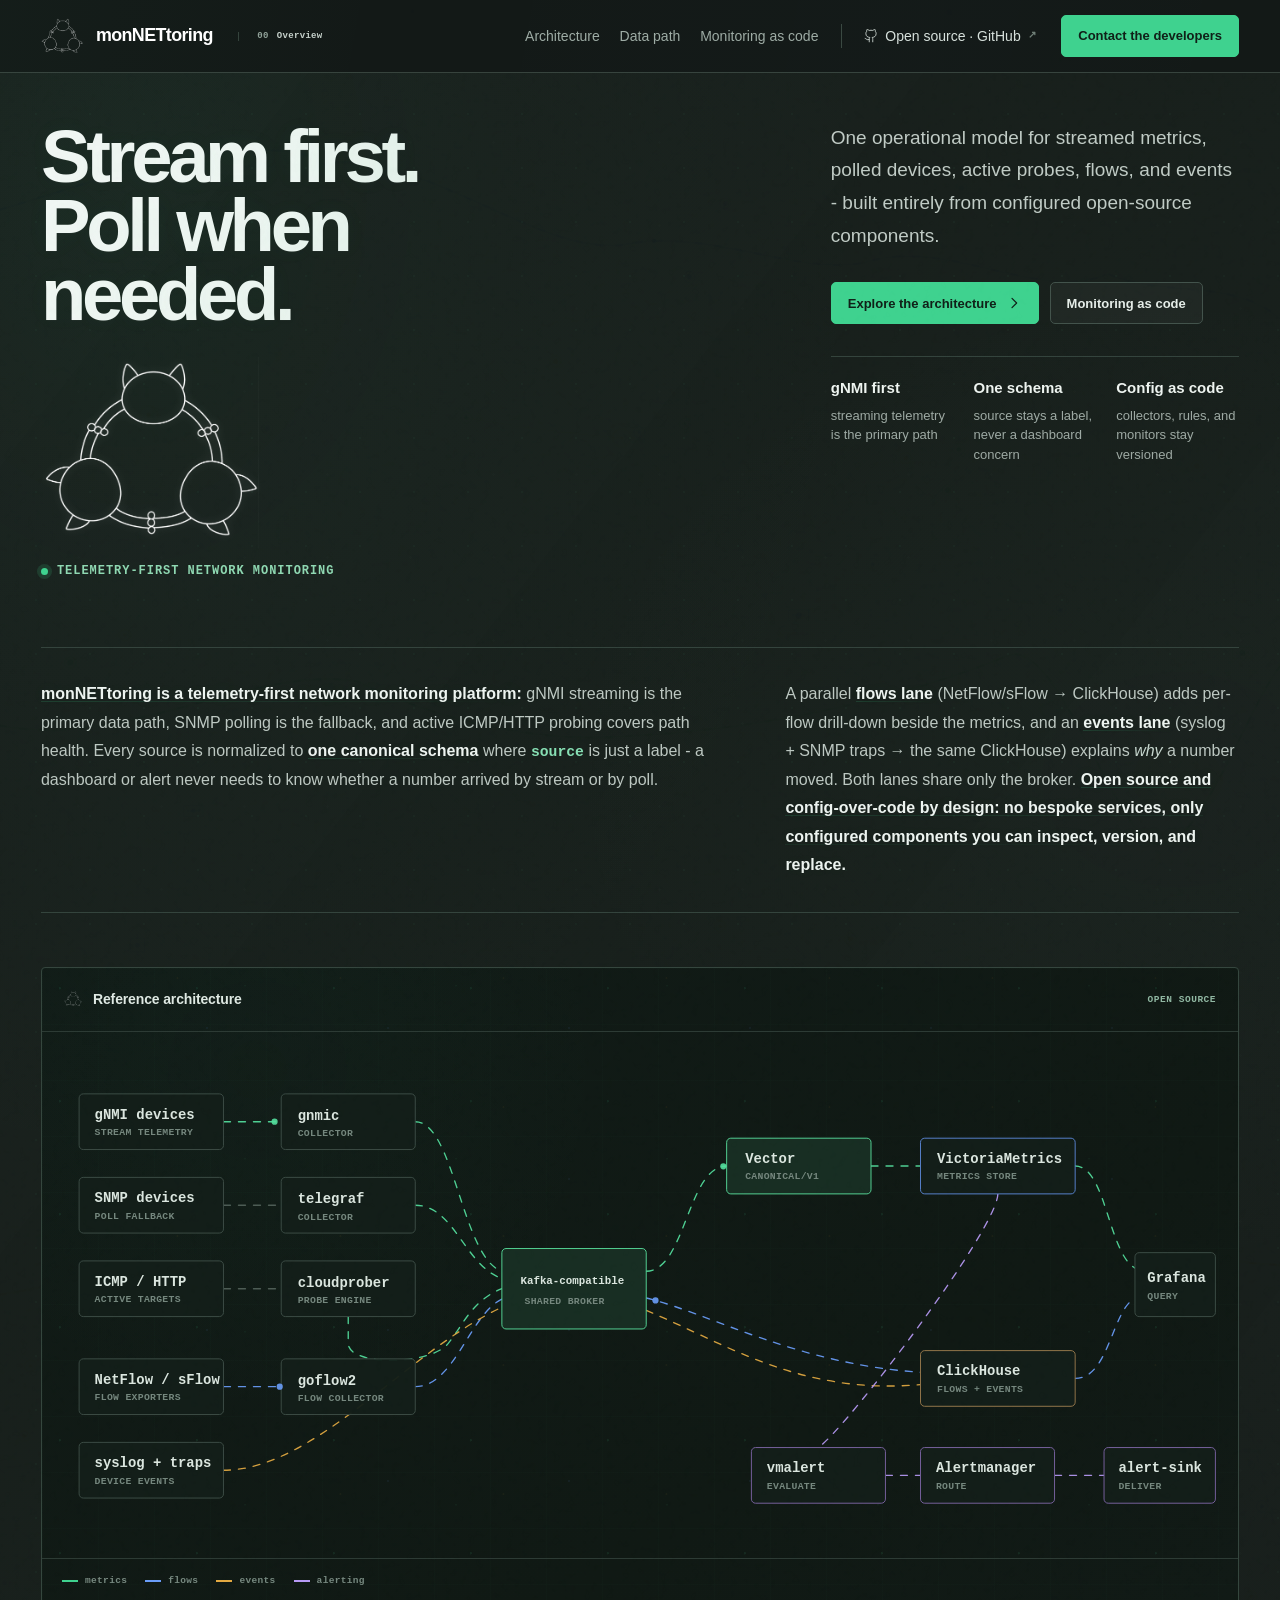
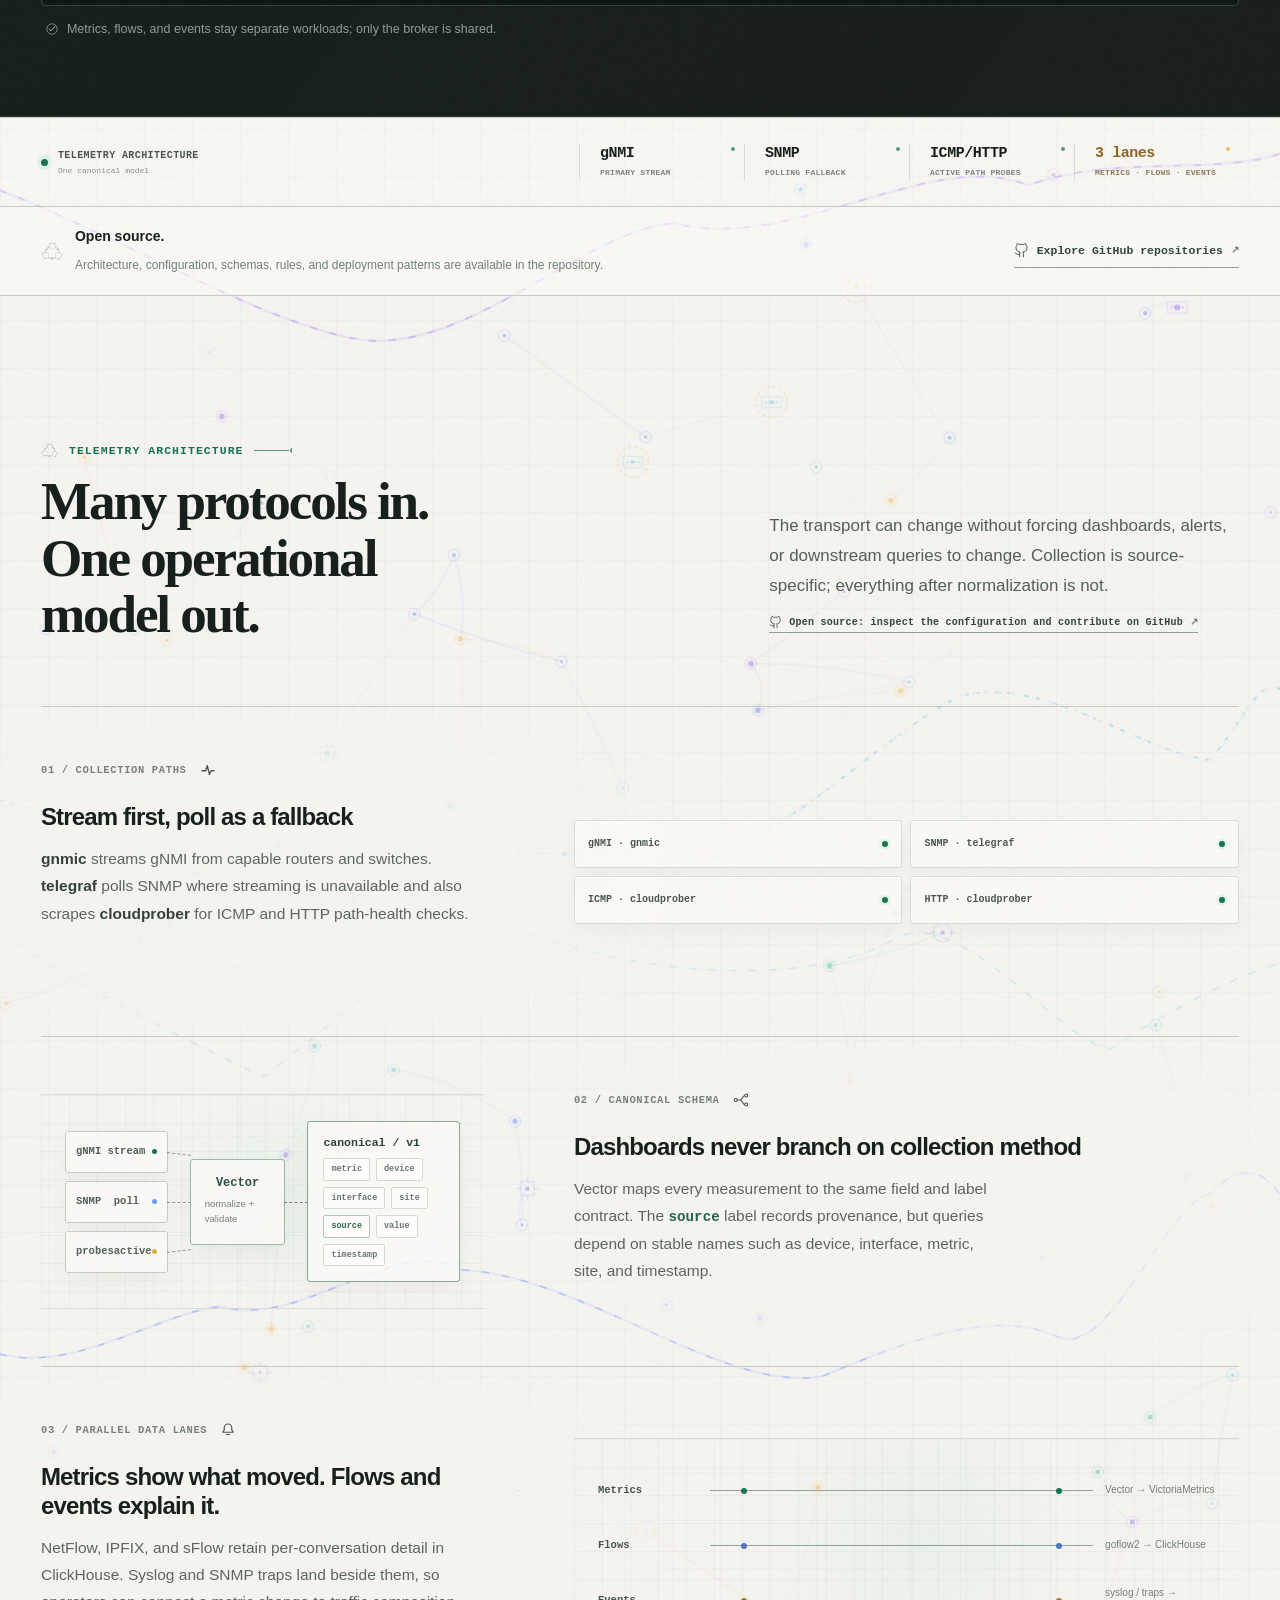
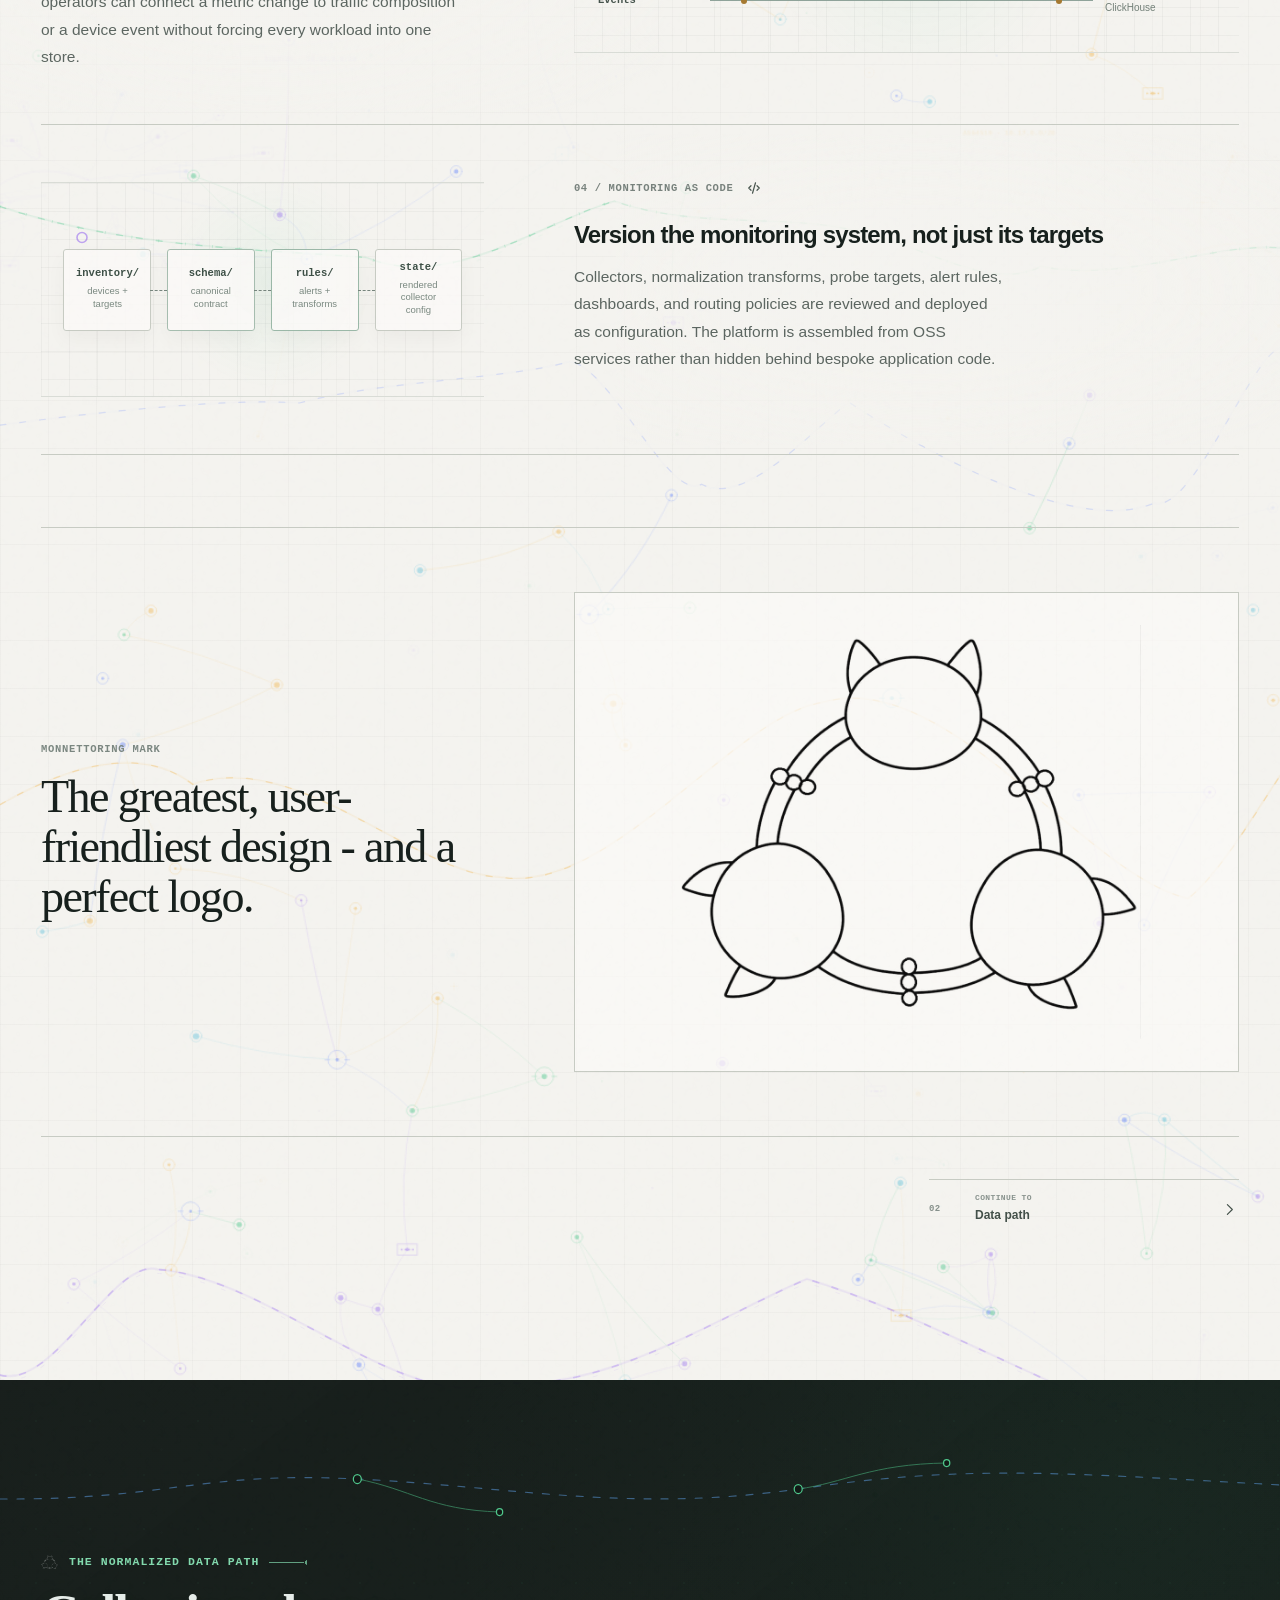
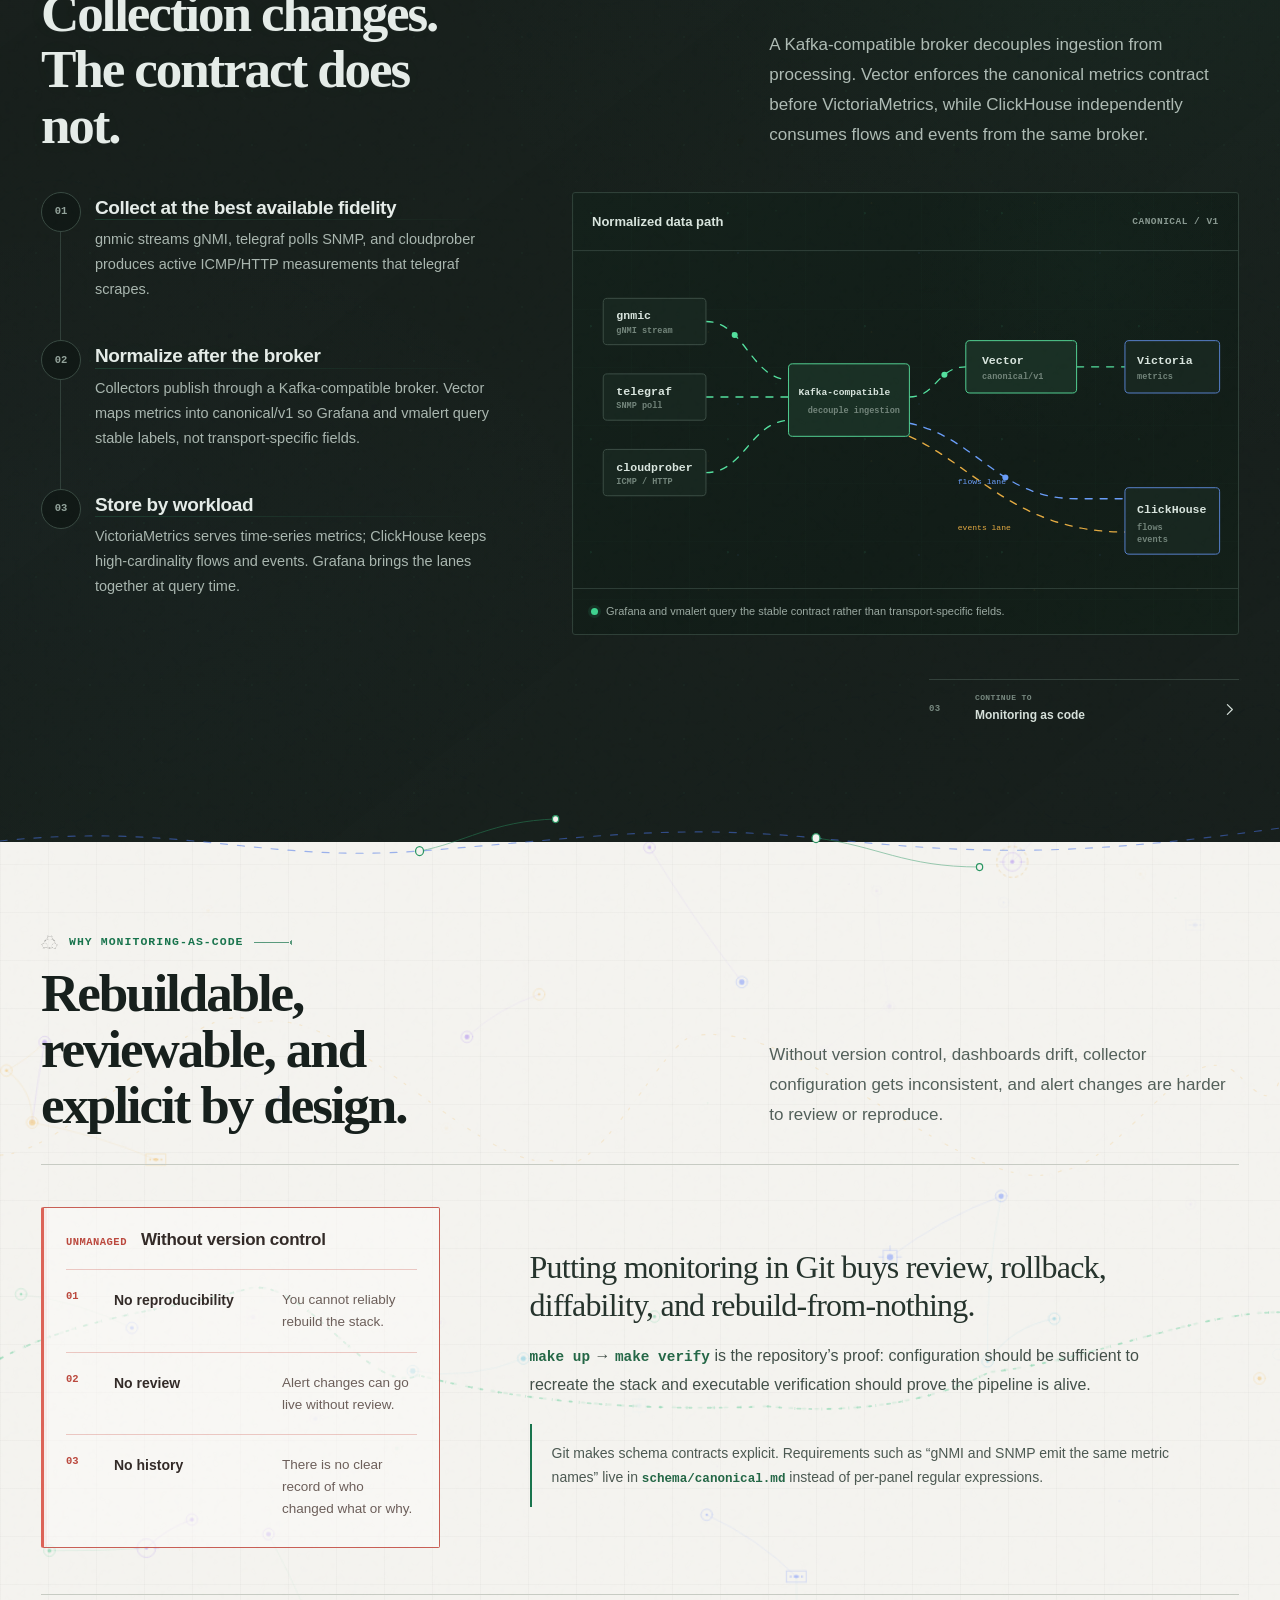
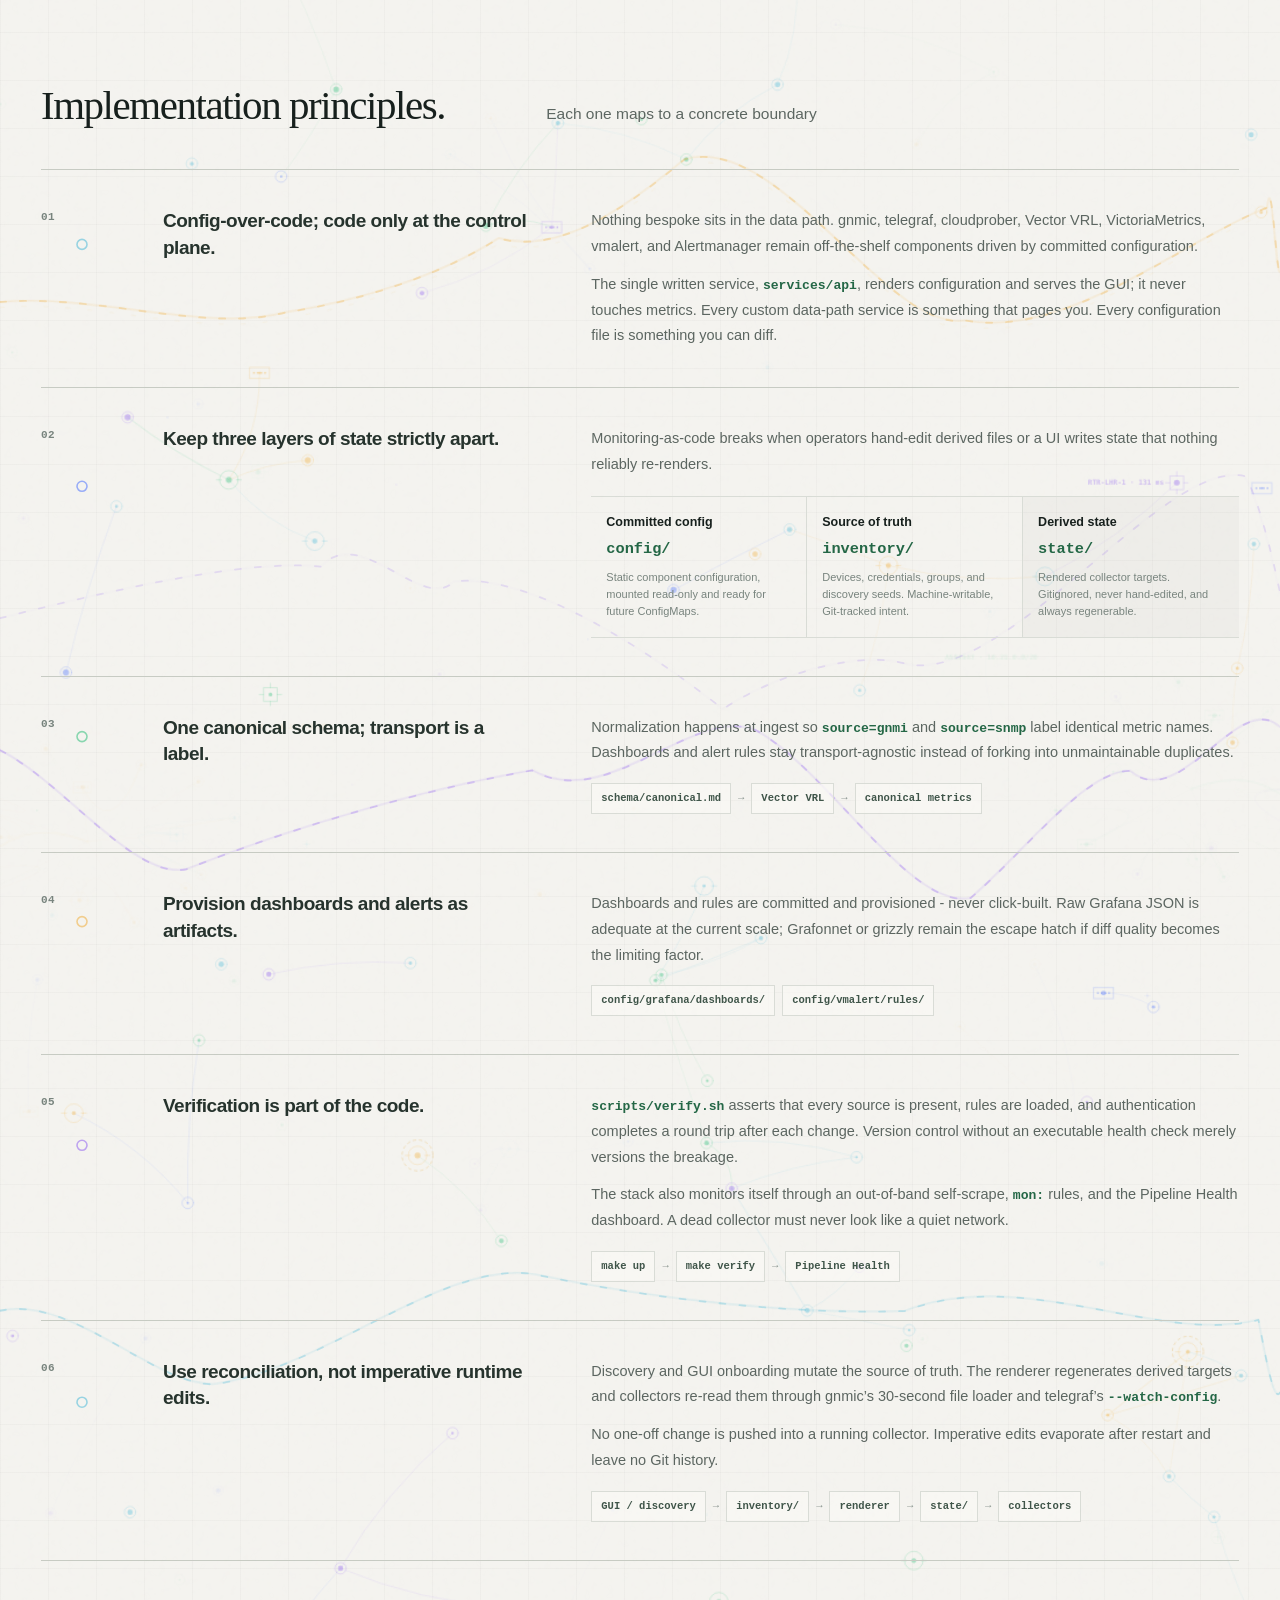
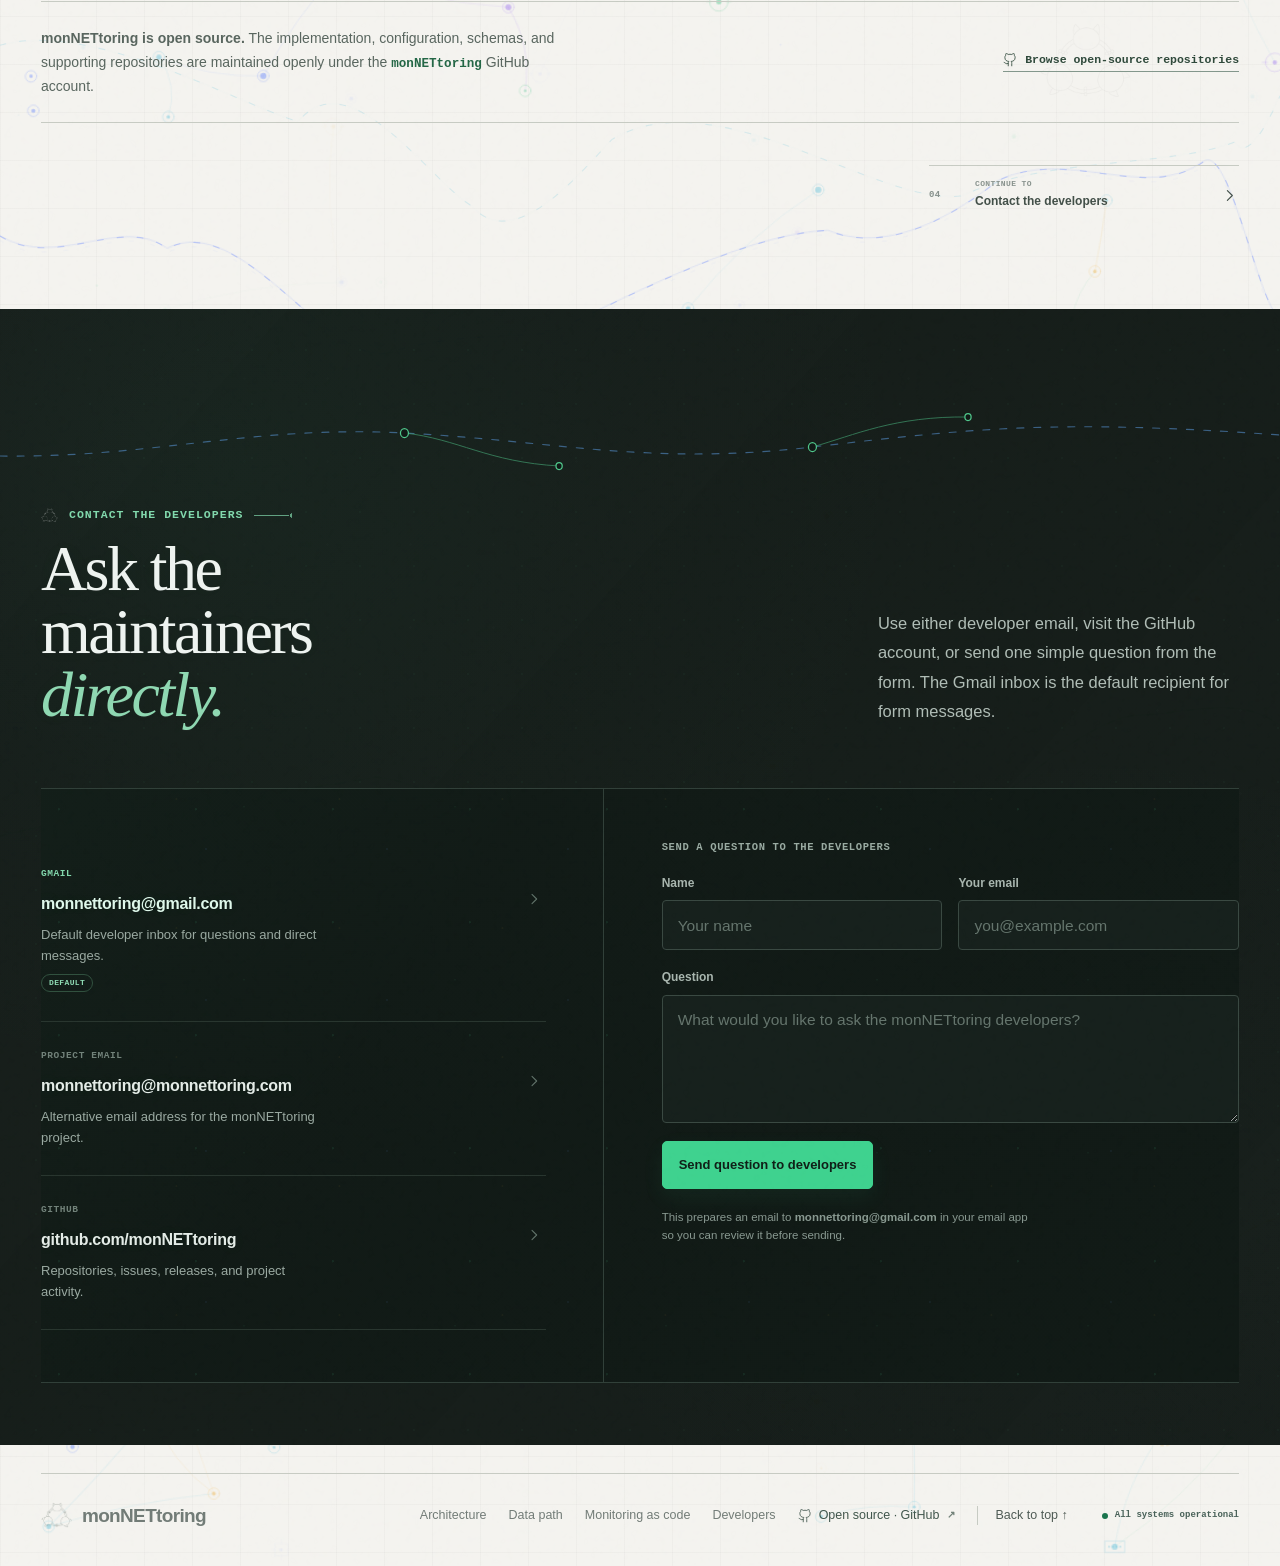
==== index.html @ 736f5056 "Add files via upload" ====
<!doctype html>
<html lang="en">
<head>
  <meta charset="utf-8">
  <meta name="viewport" content="width=device-width, initial-scale=1">
  <meta name="description" content="monNETtoring is a telemetry-first, monitoring-as-code platform built from proven open-source components.">
  <meta name="theme-color" content="#111916">
  <title>monNETtoring  -  Telemetry-first network monitoring</title>
  <style>
    :root {
      --paper: #f4f3ef;
      --paper-raised: #fbfaf7;
      --ink: #17201d;
      --ink-soft: #5c6661;
      --line: #d9dcd6;
      --line-strong: #c7cbc3;
      --night: #111916;
      --night-raised: #18231f;
      --night-line: #2a3732;
      --night-muted: #9bacA4;
      --green: #3fd28f;
      --green-dark: #19744d;
      --amber: #e3aa42;
      --red: #e36f68;
      --blue: #6a9df8;
      --radius: 4px;
      --shadow: 0 30px 80px rgba(29, 39, 34, 0.12), 0 8px 24px rgba(29, 39, 34, 0.06);
      --max: 1180px;
      --display-font: Baskerville, "Iowan Old Style", "Palatino Linotype", "Book Antiqua", Georgia, serif;
      --body-font: "Avenir Next", "Segoe UI Variable", "Helvetica Neue", Arial, sans-serif;
      --technical-font: "SFMono-Regular", "Cascadia Code", Menlo, Consolas, monospace;
      --ease-out: cubic-bezier(0.22, 1, 0.36, 1);
      --page-progress: 0;
    }

    * { box-sizing: border-box; }

    html {
      scroll-behavior: smooth;
      scroll-padding-top: 88px;
    }

    body {
      position: relative;
      margin: 0;
      color: var(--ink);
      background:
        linear-gradient(rgba(23, 32, 29, 0.025) 1px, transparent 1px),
        linear-gradient(90deg, rgba(23, 32, 29, 0.025) 1px, transparent 1px),
        var(--paper);
      background-size: 48px 48px;
      font-family: var(--body-font);
      -webkit-font-smoothing: antialiased;
      overflow-x: hidden;
    }

    body::before {
      content: "";
      position: absolute;
      inset: 0;
      pointer-events: none;
      opacity: 0.17;
      background-image: url("data:image/svg+xml,%3Csvg viewBox='0 0 180 180' xmlns='http://www.w3.org/2000/svg'%3E%3Cfilter id='n'%3E%3CfeTurbulence type='fractalNoise' baseFrequency='.92' numOctaves='2' stitchTiles='stitch'/%3E%3C/filter%3E%3Crect width='100%25' height='100%25' filter='url(%23n)' opacity='.14'/%3E%3C/svg%3E");
      z-index: 20;
    }

    .network-background,
    .network-motion {
      position: absolute;
      inset: 0;
      width: 100%;
      height: 100%;
      z-index: 0;
      pointer-events: none;
    }

    .network-background {
      opacity: 0.68;
    }

    .network-background-secondary {
      opacity: 0.32;
      mix-blend-mode: multiply;
    }

    .network-motion {
      opacity: 0.74;
      overflow: visible;
      mix-blend-mode: multiply;
    }

    .network-route,
    .network-branch {
      fill: none;
      stroke-linecap: round;
      stroke-linejoin: round;
      vector-effect: non-scaling-stroke;
    }

    .network-route {
      stroke-width: 1.25;
      stroke-dasharray: 6 14;
      animation: networkFlow 12s linear infinite;
      will-change: stroke-dashoffset;
    }

    .network-route.loss-route {
      stroke-dasharray: 3 9 2 16;
    }

    .network-branch {
      stroke-width: 1.4;
      stroke-dasharray: 220;
      stroke-dashoffset: 220;
      animation: branchDraw 9.5s var(--ease-out) infinite;
      will-change: stroke-dashoffset, opacity;
    }

    .network-anchor {
      fill: var(--paper);
      stroke-width: 1.6;
      vector-effect: non-scaling-stroke;
    }

    .network-packet {
      filter: drop-shadow(0 0 3px rgba(69,108,255,0.22));
    }

    .loss-packet {
      animation: packetLoss 5.4s steps(1, end) infinite;
    }

    .route-afterimage {
      fill: none;
      stroke-linecap: round;
      stroke-width: 1;
      stroke-dasharray: 4 18;
      opacity: 0.14;
      transform: translateY(4px);
      vector-effect: non-scaling-stroke;
      animation: afterimageDrift 13s ease-in-out infinite;
    }

    .hop-markers {
      fill: none;
      stroke-linecap: butt;
      stroke-width: 3;
      stroke-dasharray: 1 26;
      opacity: 0.34;
      vector-effect: non-scaling-stroke;
    }

    .probe-sweep {
      fill: none;
      stroke-width: 1;
      opacity: 0;
      transform-box: fill-box;
      transform-origin: center;
      vector-effect: non-scaling-stroke;
      animation: probeSweep 6.8s var(--ease-out) infinite;
    }

    .mobile-assembly-route {
      fill: none;
      stroke-linecap: round;
      stroke-dasharray: 1800;
      stroke-dashoffset: 1800;
      vector-effect: non-scaling-stroke;
      animation: mobileTopologyAssemble 2.2s 380ms var(--ease-out) forwards;
    }


    .site-header,
    main,
    .site-footer {
      position: relative;
      z-index: 1;
    }

    a { color: inherit; text-decoration: none; }
    button, input, select, textarea { font: inherit; }
    button { color: inherit; }

    .skip-link {
      position: fixed;
      top: 10px;
      left: 12px;
      z-index: 100;
      padding: 9px 12px;
      border: 1px solid var(--green);
      border-radius: 3px;
      background: var(--night);
      color: #eef4f0;
      font-size: 12px;
      transform: translateY(-150%);
      transition: transform 160ms ease;
    }

    .skip-link:focus { transform: translateY(0); }

    :focus-visible {
      outline: 3px solid rgba(63, 210, 143, 0.42);
      outline-offset: 3px;
    }

    .container {
      width: min(calc(100% - 40px), var(--max));
      margin-inline: auto;
    }

    .site-header {
      position: sticky;
      top: 0;
      z-index: 50;
      border-bottom: 1px solid rgba(76, 92, 84, 0.62);
      background: rgba(14, 20, 18, 0.93);
      color: #eef4f0;
    }

    .site-header::after {
      content: "";
      position: absolute;
      left: 0;
      bottom: -1px;
      width: calc(var(--page-progress) * 100%);
      height: 1px;
      background: linear-gradient(90deg, #456cff, var(--green), #45b7d7);
      pointer-events: none;
    }

    .site-header .brand-mark {
      border-color: #43534c;
      background: #18231f;
    }

    .site-header .nav-links { color: #9eaca5; }
    .site-header .nav-links a:hover { color: #fff; }

    .site-header .header-cta {
      border-color: var(--green);
      background: var(--green);
      color: #102018;
    }

    .site-header .header-cta:hover { background: #60dfa5; }

    .site-header .header-cta.is-active {
      box-shadow: inset 0 -2px 0 #0a4f31;
    }

    .site-header .menu-button {
      border-color: #405048;
      background: #18231f;
      color: #eef4f0;
    }

    .site-header .mobile-menu {
      border-color: #2c3a34;
      background: #111916;
    }

    .site-header .mobile-menu a {
      color: #b5c0ba;
      border-color: #2c3a34;
    }

    .nav-shell {
      min-height: 72px;
      display: flex;
      align-items: center;
      justify-content: space-between;
      gap: 32px;
    }

    .brand {
      display: inline-flex;
      align-items: center;
      gap: 11px;
      font-weight: 760;
      letter-spacing: -0.035em;
      font-size: 19px;
      min-width: 0;
    }

    .brand-wordmark {
      display: inline-flex;
      align-items: center;
      line-height: 1;
      white-space: nowrap;
    }

    .brand-mark {
      width: 27px;
      height: 27px;
      display: grid;
      place-items: center;
      border: 1px solid #29332f;
      border-radius: 7px;
      background: var(--ink);
      box-shadow: inset 0 0 0 1px rgba(255,255,255,0.06);
    }

    .brand-mark svg { width: 17px; height: 17px; }

    .nav-context {
      display: flex;
      align-items: center;
      gap: 8px;
      min-width: 122px;
      padding-left: 18px;
      border-left: 1px solid #34433c;
      color: #728078;
      font: 620 9px/1 var(--technical-font);
      letter-spacing: 0.035em;
      white-space: nowrap;
    }

    .nav-context b {
      color: #91a299;
      font-weight: 650;
    }

    .nav-context span { color: #c8d3cd; }

    .nav-links {
      display: flex;
      align-items: center;
      gap: 24px;
      margin-left: auto;
      font-size: 13px;
      color: #4f5b55;
    }

    .nav-links a {
      position: relative;
      min-height: 72px;
      display: inline-flex;
      align-items: center;
      transition: color 220ms ease;
    }

    .nav-links a:hover { color: var(--ink); }

    .nav-links a[data-section-link]::after {
      content: "";
      position: absolute;
      left: 0;
      right: 0;
      bottom: -1px;
      height: 2px;
      background: var(--green);
      transform: scaleX(0);
      transform-origin: left;
      transition: transform 240ms var(--ease-out);
    }

    .nav-links a[data-section-link]::before {
      content: "";
      position: absolute;
      left: -10px;
      width: 3px;
      height: 3px;
      background: var(--green);
      opacity: 0;
      transform: scale(0.5);
      transition: opacity 180ms ease, transform 200ms var(--ease-out);
    }

    .site-header .nav-links a.is-active { color: #f3f7f5; }
    .nav-links a.is-active::after { transform: scaleX(1); }
    .nav-links a.is-active::before { opacity: 0.9; transform: scale(1); }

    .github-link {
      display: inline-flex;
      align-items: center;
      gap: 7px;
    }

    .github-link svg {
      width: 14px;
      height: 14px;
      flex: 0 0 auto;
    }

    .site-header .github-link {
      color: #d7e1dc;
    }

    .site-header .nav-links .github-link {
      min-height: 24px;
      margin-left: 3px;
      padding-left: 22px;
      border-left: 1px solid #3a4942;
    }

    .external-mark {
      color: #718178;
      font: 650 10px/1 var(--technical-font);
    }

    .header-cta,
    .button {
      min-height: 42px;
      display: inline-flex;
      align-items: center;
      justify-content: center;
      gap: 9px;
      border: 1px solid var(--ink);
      border-radius: 5px;
      background: var(--ink);
      color: #fff;
      padding: 0 16px;
      font-size: 13px;
      font-weight: 690;
      cursor: pointer;
      transition: transform 240ms var(--ease-out), background 220ms ease, border-color 220ms ease;
    }

    .button:hover,
    .header-cta:hover {
      transform: translateY(-1px);
      background: #25312c;
    }

    .button.secondary {
      border-color: var(--line-strong);
      background: rgba(255,255,255,0.42);
      color: var(--ink);
    }

    .button.secondary:hover {
      border-color: #aeb4aa;
      background: #fff;
    }

    .button svg { width: 16px; height: 16px; }

    .menu-button {
      display: none;
      width: 42px;
      height: 42px;
      place-items: center;
      padding: 0;
      border: 1px solid var(--line-strong);
      border-radius: 5px;
      background: rgba(255,255,255,0.4);
      cursor: pointer;
    }

    .menu-button svg { width: 20px; height: 20px; }

    .mobile-menu {
      display: grid;
      max-height: 0;
      padding: 0 20px;
      border-top: 1px solid var(--line);
      overflow: hidden;
      visibility: hidden;
      opacity: 0;
      transition: max-height 360ms var(--ease-out), opacity 180ms ease, padding 260ms ease, visibility 0s linear 360ms;
    }

    .mobile-menu.is-open {
      max-height: min(590px, calc(100vh - 64px));
      padding-bottom: 20px;
      visibility: visible;
      opacity: 1;
      overflow-y: auto;
      transition-delay: 0s;
    }

    .mobile-menu a {
      min-height: 68px;
      display: flex;
      align-items: center;
      justify-content: space-between;
      gap: 18px;
      padding: 12px 0;
      color: #46514c;
      border-bottom: 1px solid var(--line);
    }

    .mobile-menu a > span:first-child {
      display: grid;
      gap: 5px;
    }

    .mobile-menu strong {
      color: #dce6e0;
      font-size: 14px;
      font-weight: 650;
      letter-spacing: -0.015em;
    }

    .mobile-menu small {
      color: #718078;
      font-size: 10px;
      line-height: 1.35;
    }

    .mobile-link-index {
      color: #66776e;
      font: 650 9px/1 var(--technical-font);
      letter-spacing: 0.05em;
    }

    .mobile-menu a.is-active strong,
    .mobile-menu a.is-active .mobile-link-index {
      color: var(--green);
    }

    .site-header .mobile-menu .mobile-github {
      margin-top: 6px;
      border-top: 1px solid #405048;
      color: #d7e1dc;
    }

    .mobile-github strong {
      display: inline-flex;
      align-items: center;
      gap: 7px;
    }

    .mobile-github svg { width: 14px; height: 14px; }

    .site-header .mobile-menu .mobile-contact {
      min-height: 58px;
      margin-top: 12px;
      padding: 11px 13px;
      border: 1px solid var(--green);
      background: var(--green);
      color: #102018;
    }

    .mobile-contact strong,
    .mobile-contact small,
    .mobile-contact .mobile-link-index { color: #102018; }

    .section-index {
      display: none;
      position: fixed;
      top: 50%;
      right: max(18px, calc((100vw - var(--max)) / 2 - 118px));
      z-index: 30;
      gap: 3px;
      transform: translateY(-50%);
    }

    .section-index a {
      position: relative;
      display: grid;
      grid-template-columns: 22px auto;
      align-items: center;
      gap: 9px;
      min-height: 30px;
      padding-left: 14px;
      color: #6f7c76;
      opacity: 0.64;
      transition: color 200ms ease, opacity 200ms ease, transform 220ms var(--ease-out);
    }

    .section-index a::before {
      content: "";
      position: absolute;
      left: 0;
      width: 6px;
      height: 1px;
      background: currentColor;
      transition: width 220ms var(--ease-out), background 200ms ease;
    }

    .section-index span {
      font: 650 8px/1 var(--technical-font);
      letter-spacing: 0.04em;
    }

    .section-index strong {
      font-size: 10px;
      font-weight: 620;
      letter-spacing: -0.01em;
    }

    .section-index a:hover,
    .section-index a.is-active {
      color: var(--green-dark);
      opacity: 1;
      transform: translateX(-3px);
    }

    .section-index a.is-active::before {
      width: 10px;
      background: var(--green-dark);
    }

    .section-index.on-dark a { color: #91a299; }

    .section-index.on-dark a:hover,
    .section-index.on-dark a.is-active { color: #82d9ad; }

    .section-index.on-dark a.is-active::before { background: #82d9ad; }

    .hero {
      position: relative;
      padding: 88px 0 78px;
      color: #eef4f0;
      background: rgba(13, 19, 17, 0.90);
      border-bottom: 1px solid #2c3a34;
    }

    .hero::after {
      display: none;
    }

    .hero-intro {
      position: relative;
      isolation: isolate;
      display: grid;
      grid-template-columns: minmax(0, 1.35fr) minmax(320px, 0.65fr);
      align-items: end;
      gap: clamp(48px, 8vw, 112px);
      margin-bottom: 50px;
    }

    .hero-intro::before,
    .section-heading::before,
    .contact-header::before {
      content: "";
      position: absolute;
      z-index: 0;
      inset: -34px -48px;
      pointer-events: none;
    }

    .hero-intro::before {
      background: radial-gradient(ellipse at 33% 50%, rgba(13,19,17,0.9) 0 31%, rgba(13,19,17,0.5) 59%, transparent 82%);
    }

    .hero-intro > *,
    .section-heading > *,
    .contact-header > * {
      position: relative;
      z-index: 1;
    }

    .eyebrow {
      display: flex;
      align-items: center;
      gap: 9px;
      margin-bottom: 24px;
      color: #8fd8b2;
      font: 700 11px/1.3 ui-monospace, SFMono-Regular, Menlo, Consolas, monospace;
      letter-spacing: 0.08em;
      text-transform: uppercase;
    }

    .eyebrow::before {
      content: "";
      width: 7px;
      height: 7px;
      border-radius: 50%;
      background: var(--green);
      box-shadow: 0 0 0 4px rgba(63,210,143,0.14);
    }

    h1, h2, h3, p { margin-top: 0; }

    h1 {
      max-width: 13ch;
      margin-bottom: 0;
      font-size: clamp(54px, 5.65vw, 78px);
      line-height: 0.94;
      font-family: var(--body-font);
      letter-spacing: -0.058em;
      font-weight: 690;
    }

    h1 em {
      display: block;
      margin-top: 0.08em;
      color: #bcd6c8;
      font-family: var(--display-font);
      font-size: 0.92em;
      font-style: italic;
      font-weight: 400;
      letter-spacing: -0.035em;
    }

    .signal-lock {
      position: relative;
      width: max-content;
      max-width: 100%;
      transform-origin: left center;
      animation: signalLock 1050ms 320ms var(--ease-out) both;
    }

    .signal-lock::after {
      content: "";
      position: absolute;
      left: 0.04em;
      bottom: -0.13em;
      width: min(76%, 9.2ch);
      height: 5px;
      opacity: 0.74;
      background:
        radial-gradient(circle at right center, var(--green) 0 2px, transparent 2.4px),
        linear-gradient(90deg, #456cff, var(--green)) left center / calc(100% - 3px) 1px no-repeat;
      transform: scaleX(0);
      transform-origin: left;
      animation: signalTrace 760ms 870ms var(--ease-out) forwards;
    }

    .hero-summary > p {
      max-width: 48ch;
      margin-bottom: 30px;
      color: #a9b6af;
      font-size: 17px;
      line-height: 1.7;
    }

    .hero-actions {
      display: flex;
      align-items: center;
      gap: 11px;
      flex-wrap: wrap;
    }

    .architecture-thesis {
      position: relative;
      z-index: 1;
      display: grid;
      grid-template-columns: minmax(0, 1.2fr) minmax(320px, 0.8fr);
      gap: clamp(30px, 6vw, 78px);
      margin: -8px 0 46px;
      padding: 26px 0;
      border-top: 1px solid #34443d;
      border-bottom: 1px solid #34443d;
    }

    .architecture-thesis p {
      margin: 0;
      color: #aebbb4;
      font-size: 14px;
      line-height: 1.72;
    }

    .architecture-thesis strong { color: #edf4f0; font-weight: 650; }
    .architecture-thesis em { color: #c7d7cf; }

    .architecture-thesis code {
      color: #87dfb4;
      font: 600 0.92em/1 var(--technical-font);
    }

    .hero .button {
      border-color: var(--green);
      background: var(--green);
      color: #102018;
    }

    .hero .button:hover { background: #60dfa5; }

    .hero .button.secondary {
      border-color: #43534c;
      background: rgba(255,255,255,0.035);
      color: #e6eee9;
    }

    .hero .button.secondary:hover {
      border-color: #65766e;
      background: rgba(255,255,255,0.075);
    }

    .hero-facts {
      display: grid;
      grid-template-columns: repeat(3, 1fr);
      gap: 20px;
      margin: 32px 0 0;
      padding: 19px 0 0;
      border-top: 1px solid #34443d;
    }

    .hero-facts div { min-width: 0; }

    .hero-facts dt {
      margin-bottom: 5px;
      color: #eef4f0;
      font-size: 14px;
      font-weight: 720;
    }

    .hero-facts dd {
      margin: 0;
      color: #899990;
      font-size: 11px;
      line-height: 1.4;
    }

    .product-window {
      position: relative;
      min-width: 0;
      color: #e6eee9;
      background: rgba(18, 28, 24, 0.94);
      border: 1px solid #35463e;
      border-radius: 2px;
      box-shadow:
        0 28px 72px rgba(0, 0, 0, 0.20),
        0 8px 22px rgba(0, 0, 0, 0.10),
        inset 0 1px 0 rgba(255,255,255,0.025);
      overflow: hidden;
      isolation: isolate;
    }

    .product-window::before {
      content: "";
      position: absolute;
      inset: 0;
      background: linear-gradient(135deg, rgba(63,210,143,0.05), transparent 38%);
      pointer-events: none;
    }

    .legacy-dashboard { display: none !important; }

    .architecture-console {
      position: relative;
      z-index: 1;
      display: grid;
      gap: 16px;
      padding: 20px;
    }

    .architecture-code {
      min-height: 214px;
      margin: 0;
      padding: 21px 22px;
      overflow: auto;
      border: 1px solid #293a33;
      border-radius: 2px;
      background:
        linear-gradient(rgba(84,223,158,0.025) 1px, transparent 1px),
        linear-gradient(90deg, rgba(84,223,158,0.025) 1px, transparent 1px),
        rgba(13, 22, 18, 0.90);
      background-size: 26px 26px;
      color: #b9c8c0;
      font: 520 clamp(8px, 0.84vw, 10.5px)/1.95 var(--technical-font);
      white-space: pre;
      tab-size: 2;
      box-shadow: inset 0 1px 0 rgba(255,255,255,0.018), 0 12px 28px rgba(0,0,0,0.09);
    }

    .pipeline-lanes {
      display: grid;
      grid-template-columns: 1.2fr 1fr 1fr;
      border: 1px solid var(--night-line);
      background: rgba(255,255,255,0.012);
    }

    .pipeline-lane {
      position: relative;
      min-height: 128px;
      padding: 17px 18px;
      border-right: 1px solid var(--night-line);
    }

    .pipeline-lane:last-child { border-right: 0; }

    .pipeline-lane::before {
      content: "";
      position: absolute;
      top: -1px;
      left: 18px;
      width: 52px;
      height: 2px;
      background: var(--green);
    }

    .flows-lane::before { background: var(--blue); }
    .events-lane::before { background: var(--amber); }

    .pipeline-lane span {
      display: block;
      margin-bottom: 15px;
      color: #74877d;
      font: 650 8px/1 var(--technical-font);
      letter-spacing: 0.08em;
      text-transform: uppercase;
    }

    .pipeline-lane strong {
      display: block;
      margin-bottom: 9px;
      color: #dce8e1;
      font: 620 11px/1.35 var(--technical-font);
    }

    .pipeline-lane small {
      display: block;
      color: #7f9188;
      font-size: 9px;
      line-height: 1.55;
    }

    .window-topbar {
      min-height: 48px;
      display: flex;
      align-items: center;
      gap: 13px;
      padding: 0 15px;
      border-bottom: 1px solid var(--night-line);
      background: rgba(255,255,255,0.015);
    }

    .window-label {
      color: #8c9c95;
      font: 600 10px/1 ui-monospace, SFMono-Regular, Menlo, monospace;
      letter-spacing: 0.04em;
    }

    .live-status {
      display: inline-flex;
      align-items: center;
      gap: 7px;
      margin-left: auto;
      padding: 5px 8px;
      border: 1px solid #2c4238;
      border-radius: 5px;
      color: #9adbbd;
      font-size: 9px;
      letter-spacing: 0.06em;
      text-transform: uppercase;
    }

    .live-status::before {
      content: "";
      width: 5px;
      height: 5px;
      border-radius: 50%;
      background: var(--green);
      box-shadow: 0 0 0 3px rgba(63,210,143,0.11);
      animation: pulse 2.6s ease-in-out infinite;
    }

    .dashboard {
      display: grid;
      grid-template-columns: 132px minmax(0, 1fr);
      min-height: 470px;
    }

    .dashboard-sidebar {
      display: flex;
      flex-direction: column;
      gap: 5px;
      padding: 18px 11px;
      border-right: 1px solid var(--night-line);
      background: rgba(255,255,255,0.012);
    }

    .side-title {
      margin: 8px 8px 7px;
      color: #6f7e77;
      font: 600 8px/1.2 ui-monospace, SFMono-Regular, Menlo, monospace;
      letter-spacing: 0.08em;
      text-transform: uppercase;
    }

    .side-item {
      display: flex;
      align-items: center;
      gap: 8px;
      min-height: 31px;
      padding: 0 9px;
      border-radius: 3px;
      color: #819188;
      font-size: 10px;
    }

    .side-item svg { width: 13px; height: 13px; flex: 0 0 auto; }

    .side-item.active {
      color: #dce8e1;
      background: #202e28;
      box-shadow: inset 2px 0 0 var(--green);
    }

    .side-meta {
      margin-top: auto;
      padding: 12px 9px 2px;
      border-top: 1px solid var(--night-line);
      color: #66766e;
      font: 500 8px/1.6 ui-monospace, SFMono-Regular, Menlo, monospace;
    }

    .dashboard-main {
      min-width: 0;
      padding: 20px;
    }

    .dashboard-heading {
      display: flex;
      align-items: flex-start;
      justify-content: space-between;
      gap: 16px;
      margin-bottom: 17px;
    }

    .dashboard-heading h2 {
      margin-bottom: 5px;
      font-size: 15px;
      line-height: 1.2;
      letter-spacing: -0.025em;
    }

    .dashboard-heading p {
      margin: 0;
      color: #7d8d84;
      font-size: 9px;
    }

    .range-switch {
      display: flex;
      gap: 2px;
      padding: 3px;
      border: 1px solid var(--night-line);
      border-radius: 3px;
      background: #121c18;
    }

    .range-switch button {
      min-width: 28px;
      padding: 4px 6px;
      border: 0;
      border-radius: 3px;
      background: transparent;
      color: #74847c;
      font-size: 8px;
      cursor: pointer;
      transition: color 180ms ease, background 180ms ease;
    }

    .range-switch button[aria-pressed="true"] {
      color: #d8e5dd;
      background: #293832;
    }

    .metric-grid {
      display: grid;
      grid-template-columns: repeat(3, 1fr);
      gap: 9px;
      margin-bottom: 9px;
    }

    .metric-card {
      min-width: 0;
      padding: 12px;
      border: 1px solid var(--night-line);
      border-radius: 3px;
      background: rgba(255,255,255,0.018);
    }

    .metric-label {
      display: flex;
      align-items: center;
      gap: 6px;
      margin-bottom: 10px;
      color: #829189;
      font-size: 8px;
      letter-spacing: 0.04em;
      text-transform: uppercase;
    }

    .metric-label i {
      width: 5px;
      height: 5px;
      border-radius: 50%;
      background: var(--green);
    }

    .metric-value {
      display: flex;
      align-items: baseline;
      gap: 5px;
      font: 650 18px/1 ui-monospace, SFMono-Regular, Menlo, monospace;
      letter-spacing: -0.045em;
    }

    .metric-value small {
      color: #6e7f76;
      font-size: 8px;
      letter-spacing: 0;
    }

    .trend-up { color: var(--green); }

    .chart-card {
      padding: 13px 14px 8px;
      border: 1px solid var(--night-line);
      border-radius: 3px;
      background: rgba(255,255,255,0.012);
      overflow: hidden;
    }

    .chart-meta {
      display: flex;
      justify-content: space-between;
      align-items: center;
      gap: 12px;
      margin-bottom: 4px;
    }

    .chart-title { font-size: 9px; font-weight: 650; }

    .chart-legend {
      display: flex;
      align-items: center;
      gap: 12px;
      color: #75857d;
      font-size: 7px;
    }

    .chart-legend span { display: inline-flex; align-items: center; gap: 5px; }

    .chart-legend i {
      width: 12px;
      height: 2px;
      background: var(--green);
    }

    .chart-legend span:last-child i { background: var(--blue); }

    .latency-chart {
      display: block;
      width: 100%;
      height: 116px;
      overflow: visible;
    }

    .chart-grid { stroke: #25332d; stroke-width: 1; }
    .chart-area { fill: url(#latencyFill); opacity: 0.46; }

    .chart-line {
      fill: none;
      stroke: var(--green);
      stroke-width: 2;
      stroke-linecap: round;
      stroke-linejoin: round;
      vector-effect: non-scaling-stroke;
      stroke-dasharray: 640;
      animation: draw 2.6s ease both;
    }

    .chart-line.secondary {
      stroke: var(--blue);
      stroke-width: 1.35;
      opacity: 0.72;
      animation-delay: 180ms;
    }

    .event-dot {
      fill: var(--amber);
      stroke: var(--night);
      stroke-width: 3;
      transform-box: fill-box;
      transform-origin: center;
      animation: eventSignal 2.1s ease-in-out infinite;
    }

    .alerts {
      display: grid;
      gap: 7px;
      margin-top: 9px;
    }

    .alert-row {
      display: grid;
      grid-template-columns: 7px minmax(0, 1fr) auto;
      align-items: center;
      gap: 10px;
      min-height: 41px;
      padding: 8px 11px;
      border: 1px solid var(--night-line);
      border-radius: 3px;
      background: rgba(255,255,255,0.012);
    }

    .severity {
      width: 7px;
      height: 7px;
      border-radius: 2px;
      background: var(--amber);
    }

    .severity.green { background: var(--green); }

    .alert-copy strong {
      display: block;
      margin-bottom: 3px;
      color: #d7e2dc;
      font-size: 8px;
      font-weight: 620;
    }

    .alert-copy span {
      display: block;
      color: #718179;
      font: 500 7px/1.25 ui-monospace, SFMono-Regular, Menlo, monospace;
    }

    .alert-state {
      padding: 4px 6px;
      border: 1px solid #3f4634;
      border-radius: 4px;
      color: #cfbd88;
      font-size: 7px;
      text-transform: uppercase;
      letter-spacing: 0.04em;
    }

    .alert-state.healthy {
      border-color: #294437;
      color: #82cda7;
    }

    .hero-note {
      display: flex;
      align-items: center;
      gap: 8px;
      margin: 14px 4px 0;
      color: #78827d;
      font-size: 11px;
    }

    .product-stage {
      width: 100%;
    }

    .hero .hero-note { color: #8e9e96; }

    .hero-note svg { width: 14px; height: 14px; }

    .architecture-board {
      position: relative;
      isolation: isolate;
      overflow: hidden;
      border: 1px solid #35463e;
      border-radius: 4px;
      background:
        linear-gradient(rgba(84,223,158,0.022) 1px, transparent 1px),
        linear-gradient(90deg, rgba(84,223,158,0.022) 1px, transparent 1px),
        rgba(15, 24, 20, 0.92);
      background-size: 34px 34px, 34px 34px, auto;
      box-shadow: inset 0 1px 0 rgba(255,255,255,0.02);
    }

    .architecture-board::before { display: none; }

    .architecture-board-head {
      position: relative;
      z-index: 2;
      min-height: 58px;
      display: flex;
      align-items: center;
      justify-content: space-between;
      gap: 18px;
      padding: 0 18px;
      border-bottom: 1px solid #2d3b35;
    }

    .architecture-board-title {
      display: flex;
      align-items: center;
      gap: 11px;
      color: #dfe9e3;
      font-size: 12px;
      font-weight: 670;
      letter-spacing: -0.01em;
    }

    .architecture-board-title::before {
      content: "";
      width: 12px;
      height: 1px;
      background: #65c995;
    }

    .architecture-board-meta {
      display: flex;
      align-items: center;
      gap: 8px;
      color: #73847b;
      font: 600 8px/1 var(--technical-font);
      letter-spacing: 0.055em;
      text-transform: uppercase;
    }

    .architecture-board-meta b {
      padding: 0;
      border: 0;
      color: #91b8a3;
      font-weight: 600;
    }

    .architecture-graph {
      position: relative;
      z-index: 1;
      display: block;
      width: 100%;
      height: auto;
      min-height: 360px;
    }

    .architecture-graph .arch-edge {
      fill: none;
      stroke-width: 1.35;
      stroke-linecap: round;
      stroke-linejoin: round;
      stroke-dasharray: 7 8;
      vector-effect: non-scaling-stroke;
      opacity: 0.92;
      animation: graphFlow 5.8s linear infinite;
    }

    .motion-ready .product-stage:not(.is-visible) .architecture-graph .arch-edge {
      opacity: 0;
      stroke-dasharray: 520 520;
      stroke-dashoffset: 520;
      animation: none;
    }

    .motion-ready .product-stage.is-visible .architecture-graph .arch-edge {
      animation:
        graphEdgeAssemble 760ms var(--ease-out) calc(90ms + (var(--edge-i, 0) * 34ms)) both,
        graphFlow 5.8s linear calc(1150ms + (var(--edge-i, 0) * 34ms)) infinite;
    }

    .architecture-graph .arch-edge.metrics { stroke: #54df9e; }
    .architecture-graph .arch-edge.flows { stroke: #6a9df8; }
    .architecture-graph .arch-edge.events { stroke: #e3aa42; }
    .architecture-graph .arch-edge.alerting { stroke: #b79af5; }
    .architecture-graph .arch-edge.muted { stroke: #6a7b72; opacity: 0.68; }

    .architecture-graph .arch-node rect {
      fill: rgba(19, 31, 26, 0.96);
      stroke: #3b4b44;
      stroke-width: 1;
      rx: 4;
      vector-effect: non-scaling-stroke;
    }

    .architecture-graph .arch-node.core rect {
      stroke: #52ce91;
      fill: rgba(24, 47, 36, 0.96);
    }

    .architecture-graph .arch-node.store rect { stroke: #567fc8; }
    .architecture-graph .arch-node.event-store rect { stroke: #907449; }
    .architecture-graph .arch-node.alert rect { stroke: #745f9a; }

    .architecture-graph .arch-node text {
      fill: #dbe6df;
      font: 620 12px/1 var(--technical-font);
      pointer-events: none;
      transform-box: fill-box;
      transform-origin: left center;
    }

    .architecture-graph .arch-node text.sub {
      fill: #75877e;
      font-size: 8px;
      letter-spacing: 0.03em;
      text-transform: uppercase;
    }

    .architecture-graph .arch-node.core rect {
      animation: coreNodeSignal 4.8s ease-in-out infinite;
    }

    .motion-ready .product-stage:not(.is-visible) .architecture-graph .arch-node rect {
      fill-opacity: 0;
      stroke-opacity: 0;
      stroke-dasharray: 390;
      stroke-dashoffset: 390;
    }

    .motion-ready .product-stage:not(.is-visible) .architecture-graph .arch-node text {
      opacity: 0;
      filter: blur(4px);
      transform: translateX(-7px);
    }

    .motion-ready .product-stage.is-visible .architecture-graph .arch-node rect {
      animation: graphNodeFrame 700ms var(--ease-out) calc(330ms + (var(--node-i, 0) * 58ms)) both;
    }

    .motion-ready .product-stage.is-visible .architecture-graph .arch-node text {
      animation: graphLabelResolve 520ms var(--ease-out) calc(570ms + (var(--node-i, 0) * 58ms)) both;
    }

    .motion-ready .product-stage.is-visible .architecture-graph .arch-node text.sub {
      animation-delay: calc(680ms + (var(--node-i, 0) * 58ms));
    }

    .motion-ready .product-stage.is-visible .architecture-graph .arch-node.core rect {
      animation:
        graphNodeFrame 700ms var(--ease-out) calc(330ms + (var(--node-i, 0) * 58ms)) both,
        coreNodeSignal 4.8s ease-in-out calc(1450ms + (var(--node-i, 0) * 58ms)) infinite;
    }

    .architecture-graph .arch-packet {
      opacity: 0.9;
    }

    .architecture-legend {
      position: relative;
      z-index: 2;
      display: flex;
      align-items: center;
      flex-wrap: wrap;
      gap: 18px;
      padding: 13px 18px 15px;
      border-top: 1px solid #2d3b35;
      color: #778980;
      font: 600 8px/1.3 var(--technical-font);
      letter-spacing: 0.035em;
    }

    .architecture-legend span { display: inline-flex; align-items: center; gap: 7px; }
    .architecture-legend i { width: 16px; height: 2px; background: var(--green); }
    .architecture-legend span:nth-child(2) i { background: var(--blue); }
    .architecture-legend span:nth-child(3) i { background: var(--amber); }
    .architecture-legend span:nth-child(4) i { background: #b79af5; }

    .oss-band {
      position: relative;
      z-index: 2;
      border-bottom: 1px solid var(--line-strong);
      background: rgba(251,250,247,0.58);
    }

    .oss-band-inner {
      min-height: 76px;
      display: grid;
      grid-template-columns: minmax(0, 1fr) auto;
      align-items: center;
      gap: 28px;
    }

    .oss-band-copy {
      display: flex;
      align-items: center;
      gap: 12px;
      min-width: 0;
    }

    .oss-band-copy > svg { width: 21px; height: 21px; flex: 0 0 auto; color: #33473d; }
    .oss-band-copy strong { display: block; margin-bottom: 3px; font-size: 12px; }
    .oss-band-copy span { color: #718079; font-size: 10px; line-height: 1.45; }

    .oss-band-link {
      display: inline-flex;
      align-items: center;
      gap: 8px;
      padding: 9px 0;
      border-bottom: 1px solid #91a098;
      color: #31473c;
      font: 650 10px/1 var(--technical-font);
      transition: color 180ms ease, border-color 180ms ease, transform 220ms var(--ease-out);
    }

    .oss-band-link:hover { color: var(--green-dark); border-color: var(--green-dark); }
    .oss-band-link svg { width: 15px; height: 15px; }

    .schema-graph,
    .repo-map,
    .lane-map {
      grid-column: 2;
      grid-row: 1 / 4;
      align-self: center;
      min-height: 215px;
      position: relative;
      overflow: hidden;
      border-top: 1px solid var(--line);
      border-bottom: 1px solid var(--line);
      background:
        radial-gradient(circle at 52% 46%, rgba(63,210,143,0.06), transparent 42%),
        linear-gradient(rgba(23,32,29,0.035) 1px, transparent 1px),
        linear-gradient(90deg, rgba(23,32,29,0.035) 1px, transparent 1px);
      background-size: auto, 28px 28px, 28px 28px;
    }

    .schema-graph {
      display: grid;
      grid-template-columns: 0.75fr 0.72fr 1.15fr;
      align-items: center;
      gap: 22px;
      padding: 24px 24px;
    }

    .schema-source-stack { display: grid; gap: 8px; }
    .schema-source,
    .schema-normalizer,
    .schema-contract {
      position: relative;
      z-index: 1;
      border: 1px solid var(--line-strong);
      border-radius: 3px;
      background: rgba(251,250,247,0.84);
      box-shadow: 0 8px 22px rgba(23,32,29,0.04);
    }

    .schema-source {
      min-height: 38px;
      display: flex;
      align-items: center;
      justify-content: space-between;
      padding: 0 10px;
      color: #53615a;
      font: 620 9px/1 var(--technical-font);
    }

    .schema-source::after { content: ""; width: 5px; height: 5px; border-radius: 50%; background: var(--green-dark); animation: pulse 2.8s ease-in-out infinite; }
    .schema-source:nth-child(2)::after { background: var(--blue); }
    .schema-source:nth-child(3)::after { background: var(--amber); }

    .schema-normalizer {
      min-height: 86px;
      display: grid;
      place-items: center;
      align-content: center;
      gap: 7px;
      padding: 14px;
      border-color: #91bca5;
    }

    .schema-normalizer strong { font: 700 11px/1 var(--technical-font); color: #2e513f; }
    .schema-normalizer small { color: #758179; font-size: 8px; }

    .schema-normalizer::before,
    .schema-normalizer::after {
      content: "";
      position: absolute;
      top: 50%;
      width: 24px;
      border-top: 1px dashed #72827a;
      animation: graphFlow 3.8s linear infinite;
    }
    .schema-normalizer::before { right: 100%; }
    .schema-normalizer::after { left: 100%; }

    .schema-contract { padding: 15px; border-color: #87a992; }
    .schema-contract > strong { display: block; margin-bottom: 10px; color: #2b4538; font: 700 10px/1 var(--technical-font); }
    .schema-fields { display: flex; flex-wrap: wrap; gap: 6px; }
    .schema-fields span { padding: 5px 6px; border: 1px solid #d5d9d2; border-radius: 2px; color: #69766f; background: rgba(255,255,255,0.52); font: 600 7px/1 var(--technical-font); }
    .schema-fields span.source-field { color: #326c4e; border-color: #a9c8b6; }

    .lane-map { display: grid; align-content: center; gap: 9px; padding: 22px 24px; }
    .lane-row { display: grid; grid-template-columns: 100px minmax(0,1fr) 110px; align-items: center; gap: 12px; min-height: 46px; }
    .lane-row > strong { color: #45534c; font: 650 9px/1 var(--technical-font); }
    .lane-rail { position: relative; height: 1px; background: #8fa39a; }
    .lane-rail::before, .lane-rail::after { content: ""; position: absolute; top: 50%; width: 6px; height: 6px; margin-top: -3px; border-radius: 50%; background: currentColor; }
    .lane-rail::before { left: 8%; }
    .lane-rail::after { right: 8%; }
    .lane-row.metrics { color: var(--green-dark); }
    .lane-row.flows { color: #4f77bc; }
    .lane-row.events { color: #a57931; }
    .lane-row .lane-rail::after { animation: railSignal 3.2s ease-in-out infinite; }
    .lane-row small { color: #738078; font-size: 8px; line-height: 1.3; }

    .repo-map { display: grid; grid-template-columns: repeat(4, minmax(0, 1fr)); align-items: center; gap: 16px; padding: 30px 22px; }
    .repo-node { position: relative; min-height: 70px; display: grid; place-items: center; align-content: center; gap: 6px; padding: 10px; border: 1px solid var(--line-strong); border-radius: 3px; background: rgba(251,250,247,0.84); text-align: center; box-shadow: 0 9px 20px rgba(23,32,29,0.035); }
    .repo-node:not(:last-child)::after { content: ""; position: absolute; left: 100%; top: 50%; width: 17px; border-top: 1px dashed #77867e; animation: graphFlow 3.8s linear infinite; }
    .repo-node strong { color: #3e5047; font: 650 9px/1 var(--technical-font); }
    .repo-node small { color: #7a8880; font-size: 7.5px; }
    .repo-node:nth-child(2) { border-color: #a6bdaF; }
    .repo-node:nth-child(3) { border-color: #9bb8a8; }

    .flow-map {
      position: relative;
      overflow: hidden;
      min-height: 420px;
      border: 1px solid #2f4038;
      border-radius: 3px;
      background:
        radial-gradient(circle at 53% 48%, rgba(63,210,143,0.06), transparent 38%),
        linear-gradient(rgba(84,223,158,0.022) 1px, transparent 1px),
        linear-gradient(90deg, rgba(84,223,158,0.022) 1px, transparent 1px),
        rgba(18,29,24,0.88);
      background-size: auto, 30px 30px, 30px 30px, auto;
    }

    .flow-map-head {
      min-height: 52px;
      display: flex;
      align-items: center;
      justify-content: space-between;
      gap: 18px;
      padding: 0 16px;
      border-bottom: 1px solid #2d3d36;
      color: #d8e4dd;
      font-size: 11px;
      font-weight: 650;
    }
    .flow-map-head span:last-child { color: #73867c; font: 600 8px/1 var(--technical-font); letter-spacing: 0.05em; }

    .flow-map svg { display: block; width: 100%; height: auto; min-height: 315px; }
    .flow-edge { fill: none; stroke-width: 1.35; stroke-linecap: round; stroke-dasharray: 7 8; vector-effect: non-scaling-stroke; animation: graphFlow 5s linear infinite; }
    .flow-edge.metrics { stroke: #54df9e; }
    .flow-edge.flows { stroke: #6a9df8; }
    .flow-edge.events { stroke: #e3aa42; }
    .flow-node rect { fill: #182720; stroke: #3c4e45; stroke-width: 1; rx: 4; vector-effect: non-scaling-stroke; }
    .flow-node.core rect { stroke: #52ce91; fill: #1a3025; }
    .flow-node.store rect { stroke: #567fc8; }
    .flow-node text { fill: #d8e4dd; font: 620 10px/1 var(--technical-font); }
    .flow-node text.sub { fill: #73857b; font-size: 7px; }
    .flow-map-foot { display: flex; align-items: center; gap: 8px; padding: 12px 16px; border-top: 1px solid #2d3d36; color: #809088; font-size: 9px; }
    .flow-map-foot i { width: 7px; height: 7px; border-radius: 50%; background: var(--green); box-shadow: 0 0 0 3px rgba(63,210,143,0.1); animation: pulse 2.8s ease-in-out infinite; }

    .motion-ready [data-reveal] {
      opacity: 0;
      filter: blur(3px);
      clip-path: inset(0 10% 0 0);
      transform: translateX(-5px);
      transition:
        opacity 520ms ease,
        filter 720ms var(--ease-out),
        clip-path 760ms var(--ease-out),
        transform 760ms var(--ease-out);
      transition-delay: var(--reveal-delay, 0ms);
    }
    .motion-ready [data-reveal].is-visible {
      opacity: 1;
      filter: blur(0);
      clip-path: inset(0 0 0 0);
      transform: translateX(0);
    }

    .context-strip {
      border-top: 1px solid var(--line-strong);
      border-bottom: 1px solid var(--line-strong);
      background: rgba(255,255,255,0.2);
    }

    .context-inner {
      min-height: 88px;
      display: flex;
      align-items: center;
      justify-content: space-between;
      gap: 28px;
    }

    .context-inner > p {
      display: flex;
      align-items: center;
      gap: 10px;
      max-width: 28ch;
      margin: 0;
      color: #48534e;
      font: 650 10px/1.5 ui-monospace, SFMono-Regular, Menlo, monospace;
      letter-spacing: 0.04em;
      text-transform: uppercase;
    }

    .context-inner > p::before {
      content: "";
      width: 7px;
      height: 7px;
      flex: 0 0 auto;
      border-radius: 50%;
      background: var(--green-dark);
      box-shadow: 0 0 0 4px rgba(63,210,143,0.12);
      animation: pulse 2.6s ease-in-out infinite;
    }

    .context-inner > p small {
      display: block;
      margin-top: 3px;
      color: #84908a;
      font: 500 8px/1.3 ui-monospace, SFMono-Regular, Menlo, monospace;
      letter-spacing: 0;
      text-transform: none;
    }

    .context-inner > p span {
      display: block;
    }

    .context-list {
      display: grid;
      grid-template-columns: repeat(4, minmax(112px, 1fr));
      width: min(100%, 660px);
      justify-content: flex-end;
      gap: 0;
      color: #3d4843;
      font: 620 11px/1 ui-monospace, SFMono-Regular, Menlo, monospace;
      letter-spacing: 0.02em;
    }

    .context-list span {
      position: relative;
      display: block;
      padding: 2px 20px;
      border-left: 1px solid var(--line);
    }

    .context-list b {
      display: block;
      margin-bottom: 6px;
      color: var(--ink);
      font-size: 15px;
      letter-spacing: -0.03em;
    }

    .context-list small {
      color: #7b8580;
      font-size: 8px;
      letter-spacing: 0.03em;
      text-transform: uppercase;
    }

    .context-list span::after {
      content: "";
      position: absolute;
      right: 9px;
      top: 3px;
      width: 4px;
      height: 4px;
      border-radius: 50%;
      background: var(--green-dark);
      opacity: 0.72;
    }

    .context-list span:nth-child(4)::after {
      background: var(--amber);
    }

    .context-list span:nth-child(4) b {
      color: #8b6424;
    }

    .context-list span:nth-child(4) small {
      color: #8b795b;
    }

    .context-list span::before {
      display: none;
    }

    .section {
      position: relative;
      padding: 96px 0;
    }

    .section-next {
      width: min(100%, 310px);
      display: grid;
      grid-template-columns: 34px minmax(0, 1fr) 18px;
      align-items: center;
      gap: 12px;
      margin: 42px 0 0 auto;
      padding: 14px 0 0;
      border-top: 1px solid var(--line-strong);
      color: #435049;
      transition: color 180ms ease, border-color 180ms ease, transform 220ms var(--ease-out);
    }

    .section-next:hover {
      color: var(--green-dark);
      border-color: #8da097;
      transform: translateX(3px);
    }

    .section-next small {
      color: #87918c;
      font: 650 9px/1 var(--technical-font);
      letter-spacing: 0.04em;
    }

    .section-next span {
      display: grid;
      gap: 4px;
      font-size: 12px;
      font-weight: 670;
    }

    .section-next span em {
      color: #89938e;
      font: 600 8px/1 var(--technical-font);
      font-style: normal;
      letter-spacing: 0.045em;
      text-transform: uppercase;
    }

    .section-next svg { width: 17px; height: 17px; }

    .workflow-section .section-next {
      border-color: #33413b;
      color: #d6e0da;
    }

    .workflow-section .section-next:hover { color: #82d9ad; border-color: #567066; }
    .workflow-section .section-next small,
    .workflow-section .section-next span em { color: #788980; }

    .topology-divider {
      position: absolute;
      top: -33px;
      left: 0;
      z-index: 3;
      width: 100%;
      height: 66px;
      overflow: hidden;
      pointer-events: none;
    }

    .topology-divider svg {
      display: block;
      width: 100%;
      height: 100%;
      overflow: visible;
    }

    .divider-route,
    .divider-branch {
      fill: none;
      stroke-linecap: round;
      vector-effect: non-scaling-stroke;
    }

    .divider-route {
      stroke: #4a76e8;
      stroke-width: 1.15;
      stroke-dasharray: 7 10;
      opacity: 0.52;
    }

    .divider-branch {
      stroke: #2b9663;
      stroke-width: 1;
      opacity: 0.46;
    }

    .divider-node {
      fill: var(--paper);
      stroke: #2b9663;
      stroke-width: 1.25;
      vector-effect: non-scaling-stroke;
    }

    .topology-divider.on-dark .divider-route { stroke: #62a7f4; opacity: 0.48; }
    .topology-divider.on-dark .divider-branch { stroke: #50c88c; opacity: 0.5; }
    .topology-divider.on-dark .divider-node { fill: var(--night); stroke: #50c88c; }

    #platform { padding: 138px 0 154px; }
    #platform .section-heading { margin-bottom: 64px; }
    .workflow-section { padding: 94px 0 104px; }
    .workflow-section .section-heading { margin-bottom: 38px; }
    #reliability { padding: 74px 0 82px; }
    #reliability .section-heading { margin-bottom: 30px; }

    .section-kicker {
      display: flex;
      align-items: center;
      gap: 10px;
      margin-bottom: 14px;
      color: var(--green-dark);
      font: 720 10px/1.3 ui-monospace, SFMono-Regular, Menlo, monospace;
      letter-spacing: 0.09em;
      text-transform: uppercase;
    }

    .section-kicker::after {
      content: "";
      width: 38px;
      height: 7px;
      flex: 0 0 auto;
      opacity: 0.7;
      background:
        radial-gradient(circle at right center, currentColor 0 2px, transparent 2.4px),
        linear-gradient(currentColor, currentColor) left center / 35px 1px no-repeat;
    }

    main section[id] { scroll-margin-top: 84px; }

    .section-heading {
      position: relative;
      isolation: isolate;
      display: grid;
      grid-template-columns: minmax(0, 1fr) minmax(300px, 0.62fr);
      align-items: end;
      gap: 50px;
      margin-bottom: 50px;
    }

    .section-heading::before {
      background: radial-gradient(ellipse at 38% 50%, rgba(244,243,239,0.9) 0 32%, rgba(244,243,239,0.52) 60%, transparent 84%);
    }

    .section-heading h2 {
      max-width: 15ch;
      margin-bottom: 0;
      font-size: clamp(38px, 4vw, 56px);
      line-height: 1.04;
      font-family: var(--display-font);
      letter-spacing: -0.04em;
      font-weight: 600;
    }

    .section-heading > p {
      margin-bottom: 3px;
      color: var(--ink-soft);
      font-size: 15px;
      line-height: 1.72;
    }

    .inline-github {
      display: inline-flex;
      align-items: center;
      gap: 7px;
      margin-top: 14px;
      padding-bottom: 2px;
      border-bottom: 1px solid #8da097;
      color: #34453d;
      font: 650 10px/1.4 var(--technical-font);
      letter-spacing: 0.025em;
      transition: color 180ms ease, border-color 180ms ease;
    }

    .inline-github:hover {
      color: var(--green-dark);
      border-color: var(--green-dark);
    }

    .inline-github svg { width: 13px; height: 13px; }

    .feature-grid { border-top: 1px solid var(--line-strong); }

    .feature-card {
      position: relative;
      isolation: isolate;
      min-height: 310px;
      display: grid;
      grid-template-columns: minmax(250px, 0.72fr) minmax(0, 1.28fr);
      grid-template-rows: auto auto 1fr;
      column-gap: clamp(42px, 8vw, 108px);
      padding: 42px 0;
      border-bottom: 1px solid var(--line-strong);
    }

    .feature-card::before {
      content: "";
      position: absolute;
      z-index: 0;
      inset: 9px 48% 9px -7%;
      background: radial-gradient(ellipse at 43% 50%, rgba(244,243,239,0.89) 0 38%, rgba(244,243,239,0.5) 65%, transparent 88%);
      pointer-events: none;
    }

    .feature-card:nth-child(even)::before { inset: 9px -7% 9px 48%; }

    .feature-card > * {
      position: relative;
      z-index: 1;
    }

    .card-number {
      display: flex;
      align-items: center;
      justify-content: flex-start;
      gap: 12px;
      grid-column: 1;
      grid-row: 1;
      margin-bottom: 22px;
      color: #78827d;
      font: 600 9px/1 ui-monospace, SFMono-Regular, Menlo, monospace;
      letter-spacing: 0.06em;
      text-transform: uppercase;
    }

    .card-number svg { width: 18px; height: 18px; color: #47544d; }

    .feature-card h3 {
      grid-column: 1;
      grid-row: 2;
      margin-bottom: 10px;
      font-size: 22px;
      letter-spacing: -0.035em;
      font-weight: 700;
    }

    .feature-card > p {
      grid-column: 1;
      grid-row: 3;
      max-width: 46ch;
      margin-bottom: 0;
      color: var(--ink-soft);
      font-size: 13px;
      line-height: 1.65;
    }

    .feature-card > p strong { color: #33433b; font-weight: 680; }

    .feature-card > p code {
      color: #246746;
      font: 600 0.92em/1 var(--technical-font);
    }

    .protocol-grid {
      display: grid;
      grid-template-columns: repeat(2, 1fr);
      gap: 8px;
      grid-column: 2;
      grid-row: 1 / 4;
      align-self: stretch;
      align-content: center;
    }

    .protocol {
      display: flex;
      align-items: center;
      justify-content: space-between;
      min-height: 48px;
      padding: 0 13px;
      border: 1px solid var(--line);
      border-radius: 3px;
      background: rgba(251,250,247,0.76);
      color: #4b5651;
      font: 650 10px/1 ui-monospace, SFMono-Regular, Menlo, monospace;
      box-shadow: 0 7px 18px rgba(23,32,29,0.035), inset 0 1px 0 rgba(255,255,255,0.72);
    }

    .protocol::after {
      content: "";
      width: 6px;
      height: 6px;
      border-radius: 50%;
      background: var(--green-dark);
      box-shadow: 0 0 0 3px rgba(63,210,143,0.12);
      animation: pulse 2.8s ease-in-out infinite;
    }

    .path-map {
      position: relative;
      min-height: 205px;
      grid-column: 2;
      grid-row: 1 / 4;
      align-self: stretch;
      border-top: 1px solid var(--line);
      background:
        linear-gradient(rgba(23,32,29,0.04) 1px, transparent 1px),
        linear-gradient(90deg, rgba(23,32,29,0.04) 1px, transparent 1px);
      background-size: 28px 28px;
    }

    .path-map svg { position: absolute; inset: 0; width: 100%; height: 100%; }

    .path-line {
      fill: none;
      stroke: #69766f;
      stroke-width: 1.3;
      stroke-dasharray: 4 5;
      vector-effect: non-scaling-stroke;
    }

    .path-line.hot {
      stroke: var(--amber);
      stroke-width: 2;
      animation: routeDash 2.4s linear infinite;
    }

    .map-node {
      position: absolute;
      z-index: 2;
      min-width: 86px;
      padding: 9px 10px;
      border: 1px solid var(--line-strong);
      border-radius: 3px;
      background: rgba(251,250,247,0.82);
      box-shadow: 0 10px 22px rgba(23,32,29,0.055), inset 0 1px 0 rgba(255,255,255,0.72);
    }

    .map-node strong {
      display: block;
      margin-bottom: 4px;
      font: 650 9px/1 ui-monospace, SFMono-Regular, Menlo, monospace;
    }

    .map-node small { color: #7c8681; font-size: 8px; }
    .map-node.n1 { left: 3%; top: 23%; }
    .map-node.n2 { left: 38%; top: 58%; }
    .map-node.n3 { right: 3%; top: 17%; }
    .map-node.n2 { border-color: #d1aa61; }

    .alert-preview {
      display: grid;
      grid-template-columns: 1fr 0.88fr;
      gap: 10px;
      grid-column: 2;
      grid-row: 1 / 4;
      align-self: center;
    }

    .alert-channel {
      padding: 15px;
      border: 1px solid var(--line);
      border-radius: 3px;
      background: rgba(251,250,247,0.76);
      box-shadow: 0 9px 22px rgba(23,32,29,0.038), inset 0 1px 0 rgba(255,255,255,0.72);
    }

    .alert-channel-head {
      display: flex;
      align-items: center;
      gap: 8px;
      margin-bottom: 15px;
      color: #4f5b55;
      font: 650 9px/1 ui-monospace, SFMono-Regular, Menlo, monospace;
    }

    .alert-channel-head svg { width: 14px; height: 14px; }

    .lane-copy {
      margin: 13px 0 0;
      color: #737f79;
      font-size: 10px;
      line-height: 1.6;
    }

    .message-line {
      height: 7px;
      margin-top: 8px;
      border-radius: 2px;
      background: #dfe2dc;
    }

    .message-line:nth-child(3) { width: 74%; }
    .message-line:nth-child(4) { width: 89%; }

    .alert-details {
      display: grid;
      gap: 8px;
    }

    .alert-detail {
      padding: 11px;
      border: 1px solid var(--line);
      border-radius: 3px;
      background: rgba(251,250,247,0.72);
      box-shadow: 0 7px 18px rgba(23,32,29,0.032), inset 0 1px 0 rgba(255,255,255,0.68);
    }

    .alert-detail small {
      display: block;
      margin-bottom: 5px;
      color: #8a938e;
      font: 600 7px/1 ui-monospace, SFMono-Regular, Menlo, monospace;
      letter-spacing: 0.06em;
      text-transform: uppercase;
    }

    .alert-detail strong { font-size: 11px; }

    .config-window {
      grid-column: 2;
      grid-row: 1 / 4;
      align-self: center;
      border: 1px solid var(--night-line);
      border-radius: 3px;
      background: rgba(17,25,22,0.94);
      color: #bdc9c2;
      overflow: hidden;
      box-shadow: 0 15px 34px rgba(23,32,29,0.13), inset 0 1px 0 rgba(255,255,255,0.024);
    }

    .config-head {
      display: flex;
      justify-content: space-between;
      align-items: center;
      padding: 10px 12px;
      border-bottom: 1px solid var(--night-line);
      color: #74847c;
      font: 600 8px/1 ui-monospace, SFMono-Regular, Menlo, monospace;
    }

    pre {
      margin: 0;
      padding: 16px;
      overflow: auto;
      font: 500 9px/1.7 ui-monospace, SFMono-Regular, Menlo, monospace;
    }

    .code-key { color: #94b9f9; }
    .code-string { color: #86d9b0; }
    .code-value { color: #edc476; }

    .feature-card:nth-child(even) .card-number,
    .feature-card:nth-child(even) h3,
    .feature-card:nth-child(even) > p {
      grid-column: 2;
    }

    .feature-card:nth-child(even) .protocol-grid,
    .feature-card:nth-child(even) .path-map,
    .feature-card:nth-child(even) .alert-preview,
    .feature-card:nth-child(even) .config-window,
    .feature-card:nth-child(even) .schema-graph,
    .feature-card:nth-child(even) .repo-map,
    .feature-card:nth-child(even) .lane-map {
      grid-column: 1;
    }

    .workflow-section {
      color: #e5ece8;
      background: var(--night);
      border-top: 0;
      border-bottom: 0;
    }

    .workflow-section .section-heading::before {
      background: radial-gradient(ellipse at 38% 50%, rgba(17,25,22,0.92) 0 32%, rgba(17,25,22,0.56) 61%, transparent 85%);
    }

    .workflow-section .section-kicker { color: #82d9ad; }

    .workflow-section .section-heading > p { color: var(--night-muted); }

    .workflow-grid {
      display: grid;
      grid-template-columns: minmax(0, 0.73fr) minmax(520px, 1.27fr);
      gap: 56px;
      align-items: start;
    }

    .steps { counter-reset: flow; }

    .step {
      position: relative;
      display: grid;
      grid-template-columns: 36px minmax(0, 1fr);
      gap: 16px;
      padding: 0 0 32px;
      counter-increment: flow;
    }

    .step:not(:last-child)::after {
      content: "";
      position: absolute;
      left: 17px;
      top: 36px;
      bottom: 0;
      width: 1px;
      background: #31403a;
    }

    .step-index {
      position: relative;
      z-index: 2;
      width: 36px;
      height: 36px;
      display: grid;
      place-items: center;
      border: 1px solid #3a4b43;
      border-radius: 50%;
      background: var(--night);
      color: #93a39b;
      font: 650 9px/1 ui-monospace, SFMono-Regular, Menlo, monospace;
    }

    .step-index::before { content: "0" counter(flow); }

    .step h3 {
      margin: 3px 0 7px;
      font-size: 16px;
      letter-spacing: -0.02em;
    }

    .step p {
      margin: 0;
      color: #8f9f97;
      font-size: 12px;
      line-height: 1.65;
    }

    .incident-card {
      border: 1px solid var(--night-line);
      border-radius: 3px;
      background: rgba(20,31,27,0.91);
      overflow: hidden;
      box-shadow: 0 20px 48px rgba(0,0,0,0.14), inset 0 1px 0 rgba(255,255,255,0.025);
    }

    .incident-head {
      display: flex;
      align-items: center;
      justify-content: space-between;
      gap: 20px;
      padding: 17px 18px;
      border-bottom: 1px solid var(--night-line);
    }

    .incident-title {
      display: flex;
      align-items: center;
      gap: 10px;
      font-size: 12px;
      font-weight: 650;
    }

    .incident-title i {
      width: 8px;
      height: 8px;
      border-radius: 50%;
      background: var(--amber);
      box-shadow: 0 0 0 4px rgba(227,170,66,0.1);
    }

    .incident-id {
      color: #687a71;
      font: 600 8px/1 ui-monospace, SFMono-Regular, Menlo, monospace;
    }

    .incident-summary {
      display: grid;
      grid-template-columns: repeat(4, 1fr);
      border-bottom: 1px solid var(--night-line);
    }

    .incident-summary div {
      padding: 15px 16px;
      border-right: 1px solid var(--night-line);
    }

    .incident-summary div:last-child { border-right: 0; }

    .incident-summary small {
      display: block;
      margin-bottom: 7px;
      color: #6f8077;
      font: 600 7px/1 ui-monospace, SFMono-Regular, Menlo, monospace;
      letter-spacing: 0.05em;
      text-transform: uppercase;
    }

    .incident-summary strong { font-size: 10px; font-weight: 620; }

    .timeline {
      display: grid;
      gap: 0;
      padding: 8px 18px 13px;
    }

    .timeline-row {
      position: relative;
      display: grid;
      grid-template-columns: 56px 14px minmax(0, 1fr);
      gap: 10px;
      padding: 13px 0;
      color: #92a198;
      font-size: 9px;
      line-height: 1.45;
    }

    .timeline-row:not(:last-child)::after {
      content: "";
      position: absolute;
      left: 77px;
      top: 27px;
      bottom: -1px;
      width: 1px;
      background: #324139;
    }

    .timeline-row time {
      color: #61726a;
      font: 600 8px/1.45 ui-monospace, SFMono-Regular, Menlo, monospace;
    }

    .timeline-dot {
      position: relative;
      z-index: 1;
      width: 7px;
      height: 7px;
      margin-top: 3px;
      border: 2px solid #141f1b;
      border-radius: 50%;
      background: var(--green);
      box-shadow: 0 0 0 1px #3c4e45;
    }

    .timeline-row:first-child .timeline-dot { background: var(--amber); }

    .incident-foot {
      display: flex;
      align-items: center;
      gap: 8px;
      padding: 12px 18px;
      border-top: 1px solid var(--night-line);
      color: #819088;
      font-size: 9px;
    }

    .incident-foot svg { width: 14px; height: 14px; color: var(--green); }

    .principles {
      display: grid;
      grid-template-columns: repeat(3, 1fr);
      border-top: 1px solid var(--line-strong);
      border-bottom: 1px solid var(--line-strong);
    }

    .principle {
      min-height: 184px;
      padding: 26px 30px;
      border-right: 1px solid var(--line-strong);
    }

    .principle:last-child { border-right: 0; }

    .principle svg {
      width: 22px;
      height: 22px;
      margin-bottom: 28px;
      color: #405048;
    }

    .principle h3 {
      margin-bottom: 9px;
      font-size: 16px;
      letter-spacing: -0.025em;
    }

    .principle p {
      margin-bottom: 0;
      color: var(--ink-soft);
      font-size: 12px;
      line-height: 1.65;
    }

    .mac-overview {
      display: grid;
      grid-template-columns: minmax(310px, 0.72fr) minmax(0, 1.28fr);
      gap: clamp(44px, 8vw, 108px);
      margin: 6px 0 76px;
      padding: 34px 0 38px;
      border-top: 1px solid var(--line-strong);
      border-bottom: 1px solid var(--line-strong);
    }

    .failure-list {
      display: grid;
      align-content: start;
      padding: 0 22px 8px;
      border: 1px solid #b86c61;
      border-left-width: 3px;
      border-radius: 2px;
      background: rgba(251, 250, 247, 0.54);
      color: var(--ink);
    }

    .failure-list::before { display: none; }

    .failure-head {
      display: flex;
      align-items: baseline;
      gap: 14px;
      padding: 18px 0 16px;
    }

    .failure-head > strong {
      color: #332b28;
      font-size: 15px;
      font-weight: 680;
      letter-spacing: -0.015em;
    }

    .failure-head > small { display: none; }

    .failure-state {
      width: auto;
      display: inline;
      padding: 0;
      border: 0;
      background: none;
      color: #a9483c;
      font: 680 9px/1 var(--technical-font);
      letter-spacing: 0.045em;
      text-transform: uppercase;
    }

    .failure-state i { display: none; }

    .failure-row {
      display: grid;
      grid-template-columns: 30px 140px minmax(0, 1fr);
      gap: 12px;
      padding: 16px 0;
      border-top: 1px solid rgba(169, 72, 60, 0.24);
    }

    .failure-row::after { display: none; }

    .failure-row > span {
      color: #a9483c;
      font: 650 9px/1.45 var(--technical-font);
    }

    .failure-row b {
      color: #332b28;
      font-size: 12px;
      font-weight: 680;
    }

    .failure-row p {
      margin: 0;
      color: #6c5f5a;
      font-size: 11px;
      line-height: 1.55;
    }

    .contract-copy {
      align-self: center;
      max-width: 68ch;
    }

    .contract-copy > p {
      margin-bottom: 17px;
      color: #435049;
      font-size: 14px;
      line-height: 1.78;
    }

    .contract-copy > p:first-child {
      color: #26342d;
      font-family: var(--display-font);
      font-size: clamp(23px, 2.4vw, 34px);
      line-height: 1.18;
      letter-spacing: -0.025em;
    }

    .contract-copy code,
    .mac-principle code,
    .repo-reference code {
      color: #246746;
      font: 600 0.9em/1.4 var(--technical-font);
    }

    .contract-note {
      margin-top: 25px;
      padding: 17px 0 17px 20px;
      border-left: 2px solid var(--green-dark);
      color: #4c5952;
      font-size: 12px;
      line-height: 1.68;
    }

    .implementation-heading {
      display: grid;
      grid-template-columns: minmax(0, 0.75fr) minmax(360px, 1.25fr);
      align-items: end;
      gap: clamp(38px, 7vw, 92px);
      margin-bottom: 34px;
    }

    .implementation-heading h3 {
      margin: 0;
      font-family: var(--display-font);
      font-size: clamp(30px, 3.2vw, 44px);
      font-weight: 500;
      line-height: 1.08;
      letter-spacing: -0.035em;
    }

    .implementation-heading p {
      margin: 0;
      color: var(--ink-soft);
      font-size: 13px;
      line-height: 1.7;
    }

    .principle-index { border-top: 1px solid var(--line-strong); }

    .mac-principle {
      display: grid;
      grid-template-columns: 54px minmax(230px, 0.68fr) minmax(0, 1.32fr);
      gap: clamp(26px, 5vw, 68px);
      padding: 32px 0;
      border-bottom: 1px solid var(--line-strong);
    }

    .mac-principle > span {
      padding-top: 4px;
      color: #78847e;
      font: 650 10px/1 var(--technical-font);
      letter-spacing: 0.05em;
    }

    .mac-principle h4 {
      margin: 0;
      color: #26332d;
      font-size: 17px;
      line-height: 1.35;
      letter-spacing: -0.025em;
    }

    .mac-principle-copy > p {
      margin: 0;
      color: var(--ink-soft);
      font-size: 12px;
      line-height: 1.72;
    }

    .mac-principle-copy > p + p { margin-top: 12px; }

    .state-layers {
      display: grid;
      grid-template-columns: repeat(3, 1fr);
      margin-top: 18px;
      border-top: 1px solid var(--line);
      border-bottom: 1px solid var(--line);
    }

    .state-layer {
      min-width: 0;
      padding: 15px 15px 17px;
      border-right: 1px solid var(--line);
    }

    .state-layer:last-child { border-right: 0; }

    .state-layer b {
      display: block;
      margin-bottom: 7px;
      font-size: 11px;
    }

    .state-layer code { display: block; margin-bottom: 8px; }

    .state-layer small {
      display: block;
      color: #78847e;
      font-size: 9px;
      line-height: 1.5;
    }

    .state-layer.derived { background: rgba(23,32,29,0.025); }

    .artifact-paths,
    .reconcile-flow,
    .verification-flow {
      display: flex;
      align-items: center;
      flex-wrap: wrap;
      gap: 7px;
      margin-top: 17px;
    }

    .artifact-paths code,
    .reconcile-flow code,
    .verification-flow code {
      padding: 6px 8px;
      border: 1px solid var(--line);
      background: rgba(251,250,247,0.58);
      color: #3f5549;
      font-size: 9px;
    }

    .artifact-paths span,
    .reconcile-flow span,
    .verification-flow span {
      color: #88938d;
      font: 650 9px/1 var(--technical-font);
    }

    .repo-reference {
      display: grid;
      grid-template-columns: minmax(0, 1fr) auto;
      align-items: center;
      gap: 28px;
      margin-top: 40px;
      padding: 24px 0;
      border-top: 1px solid var(--line-strong);
      border-bottom: 1px solid var(--line-strong);
    }

    .repo-reference p {
      max-width: 68ch;
      margin: 0;
      color: #59665f;
      font-size: 12px;
      line-height: 1.65;
    }

    .repo-reference a {
      display: inline-flex;
      align-items: center;
      gap: 8px;
      padding-bottom: 3px;
      border-bottom: 1px solid #83978c;
      color: #2f493b;
      font: 650 10px/1.4 var(--technical-font);
    }

    .repo-reference svg { width: 14px; height: 14px; flex: 0 0 auto; }

    .contact-section {
      position: relative;
      padding: 126px 0 68px;
      border-top: 0;
      background: rgba(13, 19, 17, 0.96);
      color: #eef3f0;
      color-scheme: dark;
    }

    .contact-section .section-kicker { color: #82d9ad; }

    .contact-header {
      position: relative;
      isolation: isolate;
      display: grid;
      grid-template-columns: minmax(0, 1.18fr) minmax(320px, 0.58fr);
      align-items: end;
      gap: clamp(48px, 8vw, 110px);
      margin-bottom: 54px;
    }

    .contact-header::before {
      background: radial-gradient(ellipse at 38% 50%, rgba(13,19,17,0.93) 0 34%, rgba(13,19,17,0.58) 63%, transparent 86%);
    }

    .contact-header h2 {
      max-width: 14ch;
      margin-bottom: 0;
      font-size: clamp(42px, 5vw, 66px);
      line-height: 0.98;
      font-family: var(--display-font);
      letter-spacing: -0.04em;
      font-weight: 500;
    }

    .contact-header h2 em {
      color: #8fd8b2;
      font-weight: 400;
    }

    .contact-header > p {
      max-width: 44ch;
      margin-bottom: 0;
      color: #9aa9a1;
      font-size: 14px;
      line-height: 1.7;
    }

    .contact-layout {
      display: grid;
      grid-template-columns: minmax(0, 0.84fr) minmax(420px, 1.16fr);
      border-top: 1px solid #314039;
      border-bottom: 1px solid #314039;
      background: rgba(17,25,22,0.56);
      box-shadow: 0 24px 58px rgba(0,0,0,0.11), inset 0 1px 0 rgba(255,255,255,0.018);
    }

    .contact-directory {
      padding: 30px 48px 30px 0;
      border-right: 1px solid #314039;
    }

    .contact-row {
      display: grid;
      grid-template-columns: 128px minmax(0, 1fr) 18px;
      gap: 18px;
      align-items: start;
      padding: 22px 0;
      border-bottom: 1px solid #29362f;
      transition: color 180ms ease, border-color 180ms ease;
    }

    .contact-row:hover {
      color: var(--green);
      border-color: #426052;
    }

    .contact-row > span:first-child {
      color: #72827a;
      font: 650 8px/1.45 var(--technical-font);
      letter-spacing: 0.06em;
      text-transform: uppercase;
    }

    .contact-row strong {
      display: block;
      margin-bottom: 7px;
      color: #e4ece7;
      font-size: 15px;
      font-weight: 620;
      letter-spacing: -0.018em;
    }

    .contact-row small {
      display: block;
      color: #7f8f87;
      font-size: 11px;
      line-height: 1.55;
    }

    .contact-row svg { width: 16px; height: 16px; color: #61736a; }

    .contact-meta {
      display: grid;
      grid-template-columns: repeat(2, 1fr);
      gap: 24px;
      padding-top: 26px;
    }

    .contact-meta small {
      display: block;
      margin-bottom: 7px;
      color: #66766e;
      font: 650 8px/1.2 var(--technical-font);
      letter-spacing: 0.06em;
      text-transform: uppercase;
    }

    .contact-meta strong {
      color: #b9c6bf;
      font-size: 12px;
      font-weight: 560;
    }

    .contact-form-wrap { padding: 38px 0 38px 54px; }

    .form-intro {
      margin-bottom: 24px;
      color: #819188;
      font: 650 9px/1.4 var(--technical-font);
      letter-spacing: 0.06em;
      text-transform: uppercase;
    }

    .contact-form {
      display: grid;
      gap: 15px;
    }

    .form-pair {
      display: grid;
      grid-template-columns: repeat(2, minmax(0, 1fr));
      gap: 12px;
    }

    .form-field {
      display: grid;
      gap: 7px;
    }

    .form-field label {
      color: #a9b6af;
      font-size: 10px;
      font-weight: 650;
    }

    .contact-input {
      width: 100%;
      min-height: 46px;
      border: 1px solid #3a4942;
      border-radius: 2px;
      background: #17211d;
      color: #eff5f1;
      padding: 0 13px;
      font-size: 13px;
    }

    textarea.contact-input {
      min-height: 112px;
      padding-top: 12px;
      line-height: 1.5;
      resize: vertical;
    }

    select.contact-input { cursor: pointer; }

    .contact-input::placeholder { color: #65756d; }

    .contact-input:focus {
      border-color: #5b7e6d;
      outline: 1px solid rgba(63, 210, 143, 0.22);
    }

    .contact-form .button {
      min-height: 48px;
      border-color: var(--green);
      background: var(--green);
      color: #102018;
    }

    .contact-form .button:hover { background: #5ee0a3; }

    .form-note {
      margin: 2px 0 0;
      color: #75847d;
      font-size: 9px;
      line-height: 1.45;
    }

    .form-success {
      display: none;
      min-height: 220px;
      align-items: center;
      padding: 18px;
      border: 1px solid #31503f;
      border-radius: 4px;
      background: #182a21;
      color: #bfe9d2;
      font-size: 13px;
      line-height: 1.5;
    }

    .form-success.is-visible { display: flex; }

    .site-footer {
      padding: 28px 0 38px;
    }

    .footer-inner {
      display: grid;
      grid-template-columns: 1fr auto auto;
      align-items: center;
      gap: 34px;
      padding-top: 26px;
      border-top: 1px solid var(--line-strong);
      color: #727c77;
      font-size: 11px;
    }

    .footer-links { display: flex; gap: 18px 22px; flex-wrap: wrap; }
    .footer-links a:hover { color: var(--ink); }
    .footer-links .github-link { color: #40564c; }

    .footer-links .back-to-top {
      padding-left: 18px;
      border-left: 1px solid var(--line-strong);
      color: #4e5a54;
    }

    .system-state {
      display: inline-flex;
      align-items: center;
      gap: 7px;
      font: 600 9px/1 ui-monospace, SFMono-Regular, Menlo, monospace;
      color: #486158;
    }

    .system-state i {
      width: 6px;
      height: 6px;
      border-radius: 50%;
      background: var(--green-dark);
    }

    @keyframes signalLock {
      from { opacity: 0.42; letter-spacing: 0.018em; transform: translateX(10px); }
      to { opacity: 1; letter-spacing: -0.035em; transform: translateX(0); }
    }

    @keyframes signalTrace {
      to { transform: scaleX(1); }
    }

    @keyframes pulse {
      0%, 100% { opacity: 0.55; transform: scale(0.88); }
      50% { opacity: 1; transform: scale(1); }
    }

    @keyframes draw {
      from { stroke-dashoffset: 640; opacity: 0.2; }
      to { stroke-dashoffset: 0; opacity: 1; }
    }

    @keyframes networkFlow {
      to { stroke-dashoffset: -120; }
    }

    @keyframes branchDraw {
      0%, 12% { stroke-dashoffset: 220; opacity: 0.08; }
      42%, 82% { stroke-dashoffset: 0; opacity: 0.54; }
      100% { stroke-dashoffset: -220; opacity: 0.08; }
    }

    @keyframes routeDash {
      to { stroke-dashoffset: -52; }
    }

    @keyframes eventSignal {
      0%, 100% { transform: scale(0.82); opacity: 0.58; }
      50% { transform: scale(1.22); opacity: 1; }
    }

    @keyframes packetLoss {
      0%, 34%, 39%, 72%, 77%, 100% { opacity: 0.82; }
      35%, 38%, 73%, 76% { opacity: 0.05; }
    }

    @keyframes probeSweep {
      0%, 64% { opacity: 0; transform: scale(0.45); }
      68% { opacity: 0.48; }
      88%, 100% { opacity: 0; transform: scale(3.1); }
    }

    @keyframes afterimageDrift {
      0%, 100% { opacity: 0.08; transform: translateY(3px); }
      50% { opacity: 0.17; transform: translateY(6px); }
    }

    @keyframes mobileTopologyAssemble {
      to { stroke-dashoffset: 0; }
    }

    @keyframes graphFlow {
      to { stroke-dashoffset: -60; }
    }

    @keyframes graphEdgeAssemble {
      0% { opacity: 0; stroke-dasharray: 520 520; stroke-dashoffset: 520; }
      82% { opacity: 1; stroke-dasharray: 520 520; stroke-dashoffset: 0; }
      100% { opacity: 0.92; stroke-dasharray: 7 8; stroke-dashoffset: 0; }
    }

    @keyframes graphNodeFrame {
      0% { fill-opacity: 0; stroke-opacity: 0; stroke-dasharray: 390; stroke-dashoffset: 390; }
      36% { fill-opacity: 0.08; stroke-opacity: 1; }
      100% { fill-opacity: 1; stroke-opacity: 1; stroke-dasharray: 390; stroke-dashoffset: 0; }
    }

    @keyframes graphLabelResolve {
      0% { opacity: 0; filter: blur(5px); transform: translateX(-7px); letter-spacing: 0.08em; }
      65% { opacity: 0.72; filter: blur(1.5px); }
      100% { opacity: 1; filter: blur(0); transform: translateX(0); letter-spacing: normal; }
    }

    @keyframes coreNodeSignal {
      0%, 100% { stroke-opacity: 0.72; }
      50% { stroke-opacity: 1; }
    }

    @keyframes railSignal {
      0%, 100% { transform: translateX(-2px); opacity: 0.5; }
      50% { transform: translateX(3px); opacity: 1; }
    }

    @keyframes ambientSweep {
      from { transform: translate(-2%, 0) scale(0.98); opacity: 0.42; }
      to { transform: translate(7%, 5%) scale(1.06); opacity: 0.78; }
    }

    @media (min-width: 1400px) {
      .section-index { display: grid; }
    }

    @media (min-width: 821px) {
      .mobile-menu { display: none !important; }
    }

    @media (max-width: 1180px) {
      .nav-context { display: none; }
    }

    @media (max-width: 1060px) {
      .hero { padding-top: 70px; }
      .hero-intro { grid-template-columns: 1fr; gap: 26px; margin-bottom: 42px; }
      .hero-summary { max-width: 680px; }
      .architecture-thesis { grid-template-columns: 1fr; gap: 16px; }
      h1 { max-width: 11ch; }
      .workflow-grid { grid-template-columns: 1fr; }
      .steps { display: grid; grid-template-columns: repeat(3, 1fr); gap: 20px; }
      .step { display: block; padding: 0; }
      .step:not(:last-child)::after { display: none; }
      .step-index { margin-bottom: 15px; }
      .mac-overview { grid-template-columns: 1fr; gap: 34px; }
      .implementation-heading { grid-template-columns: 1fr; gap: 18px; }
      .mac-principle { grid-template-columns: 44px minmax(0, 1fr); gap: 18px 28px; }
      .mac-principle h4,
      .mac-principle-copy { grid-column: 2; }
    }

    @media (max-width: 820px) {
      .nav-links, .header-cta { display: none; }
      .menu-button { display: grid; }
      body.nav-open { overflow: hidden; }
      .section { padding: 84px 0; }
      #platform { padding: 106px 0 116px; }
      .workflow-section { padding: 82px 0 88px; }
      #reliability { padding: 66px 0 72px; }
      .section-heading { grid-template-columns: 1fr; gap: 18px; margin-bottom: 38px; }
      .section-heading h2 { max-width: 17ch; }
      .feature-card {
        min-height: 0;
        grid-template-columns: minmax(210px, 0.8fr) minmax(0, 1.2fr);
        column-gap: 38px;
      }
      .principles { grid-template-columns: 1fr; }
      .principle { border-right: 0; border-bottom: 1px solid var(--line-strong); }
      .principle:last-child { border-bottom: 0; }
      .contact-section { padding: 96px 0 58px; }
      .contact-header { grid-template-columns: 1fr; gap: 22px; margin-bottom: 42px; }
      .contact-header h2 { max-width: 16ch; }
      .contact-header > p { max-width: 56ch; }
      .contact-layout { grid-template-columns: 1fr; }
      .contact-directory { padding: 24px 0 32px; border-right: 0; }
      .contact-form-wrap { padding: 36px 0; border-top: 1px solid #314039; }
      .pipeline-lanes { grid-template-columns: 1fr; }
      .pipeline-lane { min-height: 0; border-right: 0; border-bottom: 1px solid var(--night-line); }
      .pipeline-lane:last-child { border-bottom: 0; }
      .topology-divider { top: -27px; height: 54px; }
      .hero-intro::before,
      .section-heading::before,
      .contact-header::before { inset: -24px -18px; }
      .feature-card::before,
      .feature-card:nth-child(even)::before {
        inset: 4px -18px;
        background: radial-gradient(ellipse at 42% 42%, rgba(244,243,239,0.9) 0 43%, rgba(244,243,239,0.52) 70%, transparent 94%);
      }
    }

    @media (max-width: 620px) {
      .container { width: min(calc(100% - 24px), var(--max)); }
      .nav-shell { min-height: 64px; }
      .hero { padding: 55px 0 58px; }
      .architecture-thesis { margin-bottom: 32px; padding: 21px 0; }
      .architecture-thesis p { font-size: 12px; }
      .architecture-console { padding: 12px; }
      .architecture-code { min-height: 190px; padding: 15px; font-size: 7.5px; }
      h1 { font-size: clamp(46px, 15vw, 62px); }
      .hero-summary > p { font-size: 15px; }
      .hero-actions { align-items: stretch; }
      .hero-actions .button { flex: 1 1 100%; }
      .hero-facts { grid-template-columns: 1fr; gap: 13px; }
      .hero-facts div { display: flex; align-items: baseline; gap: 9px; }
      .hero-facts dt { margin: 0; }
      .dashboard { grid-template-columns: 1fr; min-height: 0; }
      .dashboard-sidebar { display: none; }
      .dashboard-main { padding: 14px; }
      .metric-grid { grid-template-columns: 1fr 1fr; }
      .metric-card:last-child { grid-column: 1 / -1; }
      .metric-card:last-child .metric-value { justify-content: space-between; }
      .latency-chart { height: 96px; }
      .context-inner { align-items: flex-start; flex-direction: column; padding: 22px 0; }
      .context-list { grid-template-columns: repeat(2, minmax(0, 1fr)); width: 100%; }
      .context-list span { min-height: 58px; padding: 7px 12px; border-top: 1px solid var(--line); }
      .context-list span:nth-child(odd) { border-left: 0; }
      .section { padding: 68px 0; }
      #platform { padding: 84px 0 94px; }
      .workflow-section { padding: 70px 0 76px; }
      #reliability { padding: 56px 0 62px; }
      .section-heading h2 { font-size: 38px; }
      .feature-card {
        grid-template-columns: 1fr;
        grid-template-rows: auto auto auto auto;
        gap: 0;
        padding: 34px 0;
      }
      .feature-card .card-number,
      .feature-card:nth-child(even) .card-number { grid-column: 1; grid-row: 1; }
      .feature-card h3,
      .feature-card:nth-child(even) h3 { grid-column: 1; grid-row: 2; }
      .feature-card > p,
      .feature-card:nth-child(even) > p { grid-column: 1; grid-row: 3; margin-bottom: 24px; }
      .feature-card .protocol-grid,
      .feature-card .path-map,
      .feature-card .alert-preview,
      .feature-card .config-window,
      .feature-card .schema-graph,
      .feature-card .repo-map,
      .feature-card .lane-map,
      .feature-card:nth-child(even) .protocol-grid,
      .feature-card:nth-child(even) .path-map,
      .feature-card:nth-child(even) .alert-preview,
      .feature-card:nth-child(even) .config-window,
      .feature-card:nth-child(even) .schema-graph,
      .feature-card:nth-child(even) .repo-map,
      .feature-card:nth-child(even) .lane-map { grid-column: 1; grid-row: 4; }
      .alert-preview { grid-template-columns: 1fr; }
      .alert-details { grid-template-columns: repeat(2, 1fr); }
      .steps { grid-template-columns: 1fr; }
      .step { display: grid; grid-template-columns: 36px minmax(0, 1fr); gap: 14px; }
      .step-index { margin: 0; }
      .incident-summary { grid-template-columns: repeat(2, 1fr); }
      .incident-summary div:nth-child(2) { border-right: 0; }
      .incident-summary div:nth-child(-n+2) { border-bottom: 1px solid var(--night-line); }
      .timeline-row { grid-template-columns: 48px 12px minmax(0, 1fr); gap: 8px; }
      .timeline-row:not(:last-child)::after { left: 61px; }
      .contact-section { padding: 78px 0 46px; }
      .contact-header h2 { font-size: 43px; }
      .contact-row { grid-template-columns: minmax(0, 1fr) 18px; gap: 10px; }
      .contact-row > span:first-child { grid-column: 1 / -1; }
      .contact-meta { grid-template-columns: 1fr; gap: 18px; }
      .form-pair { grid-template-columns: 1fr; }
      .contact-form-wrap { padding-bottom: 28px; }
      .footer-links .back-to-top { padding-left: 0; border-left: 0; }
      .footer-inner { grid-template-columns: 1fr; gap: 18px; }
      .section-next { width: 100%; margin-top: 30px; }
      .mac-overview { margin-bottom: 54px; padding: 26px 0 30px; }
      .failure-list { padding: 18px 18px 8px; }
      .failure-head { grid-template-columns: 1fr; }
      .failure-head > small { justify-self: start; }
      .failure-row { grid-template-columns: 24px minmax(0, 1fr); gap: 8px 10px; }
      .failure-row b { padding-right: 22px; }
      .failure-row p { grid-column: 2; }
      .state-layers { grid-template-columns: 1fr; }
      .state-layer { border-right: 0; border-bottom: 1px solid var(--line); }
      .state-layer:last-child { border-bottom: 0; }
      .repo-reference { grid-template-columns: 1fr; gap: 16px; }
    }

    @media (max-width: 820px) {
      .architecture-board-head { align-items: flex-start; flex-direction: column; gap: 8px; padding: 14px 15px; }
      .architecture-board-meta { width: 100%; justify-content: space-between; }
      .architecture-graph { min-height: 310px; }
      .oss-band-inner { grid-template-columns: 1fr; gap: 4px; padding: 18px 0; }
      .oss-band-link { justify-self: start; }
    }

    @media (max-width: 620px) {
      .architecture-graph { min-height: 260px; }
      .architecture-legend { gap: 10px 14px; }
      .architecture-board-meta span { display: none; }
      .schema-graph { grid-template-columns: 1fr; gap: 12px; padding: 18px; }
      .schema-normalizer::before, .schema-normalizer::after { display: none; }
      .lane-row { grid-template-columns: 76px minmax(0,1fr); gap: 10px; }
      .lane-row small { grid-column: 1 / -1; padding-left: 86px; }
      .repo-map { grid-template-columns: 1fr 1fr; gap: 9px; padding: 18px; }
      .repo-node:not(:last-child)::after { display: none; }
      .flow-map { min-height: 330px; }
      .flow-map svg { min-height: 260px; }
    }

    @media (prefers-reduced-motion: reduce) {
      html { scroll-behavior: auto; }
      *, *::before, *::after {
        animation-duration: 0.01ms !important;
        animation-iteration-count: 1 !important;
        transition-duration: 0.01ms !important;
      }
    }

    :root {
      --monNETtoring-logo: url("[data-uri]");
    }

    .monNETtoring-logo {
      display: block;
      flex: 0 0 auto;
      background-image: var(--monNETtoring-logo);
      background-repeat: no-repeat;
      background-position: center;
      background-size: contain;
    }

    .logo-on-light {
      mix-blend-mode: multiply;
    }

    .logo-on-dark {
      filter: invert(1);
      mix-blend-mode: screen;
    }

    .brand-mark.monNETtoring-logo {
      width: 31px;
      height: 31px;
      border: 0;
      border-radius: 0;
      background-color: transparent;
      box-shadow: none;
    }

    .site-header .brand-mark.monNETtoring-logo,
    .site-footer .brand-mark.monNETtoring-logo {
      border: 0;
      background-color: transparent;
    }

    .site-header .brand {
      gap: 10px;
      flex: 0 1 auto;
      min-width: 0;
    }

    .site-header .brand-mark.monNETtoring-logo {
      width: clamp(42px, 3.1vw, 52px);
      height: clamp(42px, 3.1vw, 52px);
      display: inline-block;
      flex: 0 0 auto;
      background-repeat: no-repeat;
      background-position: center;
      background-size: contain;
      filter: brightness(0) invert(1);
      mix-blend-mode: normal;
      opacity: 1;
      visibility: visible;
      margin-right: 2px;
    }

    @supports ((-webkit-mask-image: url("")) or (mask-image: url(""))) {
      .site-header .brand-mark.monNETtoring-logo {
        background-image: none;
        background-color: #fff;
        -webkit-mask-image: var(--monNETtoring-logo);
        -webkit-mask-repeat: no-repeat;
        -webkit-mask-position: center;
        -webkit-mask-size: contain;
        mask-image: var(--monNETtoring-logo);
        mask-repeat: no-repeat;
        mask-position: center;
        mask-size: contain;
        filter: none;
      }
    }

    .site-header .brand-wordmark {
      color: #fff;
      font-size: clamp(17px, 1.5vw, 22px);
      font-weight: 760;
      letter-spacing: -0.035em;
    }

    .motif-mini {
      width: 18px;
      height: 18px;
      opacity: 0.84;
    }

    .eyebrow.logo-eyebrow::before { display: none; }

    .section-kicker {
      align-items: center;
    }

    .section-kicker .motif-mini {
      width: 17px;
      height: 17px;
      margin-right: 1px;
    }

    .workflow-section .section-kicker .motif-mini,
    .contact-section .section-kicker .motif-mini {
      filter: invert(1);
      mix-blend-mode: screen;
    }

    .architecture-board-title::before { display: none; }

    .architecture-board-title .motif-mini {
      width: 18px;
      height: 18px;
      filter: invert(1);
      mix-blend-mode: screen;
    }

    .oss-band-copy > .motif-mini {
      width: 22px;
      height: 22px;
      flex: 0 0 auto;
      mix-blend-mode: multiply;
    }

    .monNETtoring-mark-stage {
      display: grid;
      grid-template-columns: minmax(250px, 0.72fr) minmax(360px, 1.08fr);
      align-items: center;
      gap: clamp(34px, 7vw, 92px);
      margin: 58px 0 12px;
      padding: clamp(34px, 5vw, 64px) 0;
      border-top: 1px solid var(--line-strong);
      border-bottom: 1px solid var(--line-strong);
    }

    .monNETtoring-mark-copy {
      max-width: 420px;
    }

    .monNETtoring-mark-copy small {
      display: block;
      margin-bottom: 16px;
      color: #7b8781;
      font: 650 9px/1.3 var(--technical-font);
      letter-spacing: 0.07em;
      text-transform: uppercase;
    }

    .monNETtoring-mark-copy p {
      margin: 0;
      color: var(--ink);
      font-family: var(--display-font);
      font-size: clamp(30px, 3.5vw, 48px);
      line-height: 1.06;
      letter-spacing: -0.035em;
    }

    .monNETtoring-mark-panel {
      display: grid;
      place-items: center;
      min-height: clamp(320px, 36vw, 470px);
      padding: clamp(18px, 3vw, 32px);
      border: 1px solid var(--line-strong);
      background: rgba(251, 250, 247, 0.72);
    }

    .monNETtoring-mark-large {
      width: min(470px, 100%);
      aspect-ratio: 1024 / 902;
      opacity: 0.96;
      mix-blend-mode: multiply;
    }

    .repo-reference {
      position: relative;
      overflow: hidden;
    }

    .repo-reference::after {
      content: "";
      position: absolute;
      right: 9%;
      top: 50%;
      width: 92px;
      aspect-ratio: 1024 / 902;
      background: var(--monNETtoring-logo) center / contain no-repeat;
      opacity: 0.045;
      transform: translateY(-50%);
      mix-blend-mode: multiply;
      pointer-events: none;
    }

    .repo-reference > * {
      position: relative;
      z-index: 1;
    }

    @media (max-width: 760px) {
      .monNETtoring-mark-stage {
        grid-template-columns: 1fr;
        gap: 26px;
        margin-top: 40px;
        padding: 34px 0;
      }
      .monNETtoring-mark-copy { max-width: 560px; }
      .monNETtoring-mark-panel { min-height: 270px; padding: 16px; }
      .monNETtoring-mark-large { width: min(390px, 90vw); }
      .motif-mini { width: 16px; height: 16px; }
    }



    /* Readability and hierarchy pass */
    body {
      font-size: 17px;
      line-height: 1.62;
    }

    body::before { opacity: 0.055; }

    .motion-ready [data-reveal],
    .motion-ready [data-reveal].is-visible {
      filter: none;
    }

    .site-header { background: rgba(14, 20, 18, 0.975); }
    .nav-links { font-size: 14px; }

    .hero {
      padding: 102px 0 92px;
      background: #101714;
    }

    .hero-intro { gap: clamp(52px, 7vw, 96px); margin-bottom: 58px; }
    .hero-intro::before { background: none; }
    .eyebrow { font-size: 12px; line-height: 1.45; }
    .hero-summary > p {
      max-width: 52ch;
      color: #c0cbc5;
      font-size: 19px;
      line-height: 1.72;
    }

    .architecture-thesis {
      gap: clamp(34px, 5vw, 68px);
      padding: 32px 0;
      margin-bottom: 54px;
    }
    .architecture-thesis p {
      color: #bdc8c2;
      font-size: 16px;
      line-height: 1.78;
    }
    .hero-facts dt { font-size: 15px; }
    .hero-facts dd { color: #9eaaa4; font-size: 13px; line-height: 1.5; }
    .hero-note { font-size: 12.5px; }

    .architecture-board {
      background:
        linear-gradient(rgba(84,223,158,0.011) 1px, transparent 1px),
        linear-gradient(90deg, rgba(84,223,158,0.011) 1px, transparent 1px),
        #111b17;
      background-size: 56px 56px, 56px 56px, auto;
      box-shadow: none;
    }
    .architecture-board-head { min-height: 64px; padding-inline: 22px; }
    .architecture-board-title { font-size: 14px; }
    .architecture-board-meta { color: #87968e; font-size: 9.5px; }
    .architecture-graph { min-height: 410px; }
    .architecture-graph .arch-node text { font-size: 13.5px; }
    .architecture-graph .arch-node text.sub { font-size: 9.5px; }
    .architecture-legend { padding: 15px 20px 17px; font-size: 9.5px; line-height: 1.45; }
    .motion-ready .product-stage:not(.is-visible) .architecture-graph .arch-node text { filter: blur(1.25px); }

    .oss-band-inner { min-height: 88px; }
    .oss-band-copy strong { font-size: 14px; }
    .oss-band-copy span { font-size: 12px; line-height: 1.55; }
    .oss-band-link { font-size: 11.5px; }

    .section { padding: 110px 0; }
    #platform { padding: 146px 0 154px; }
    .workflow-section { padding: 108px 0 116px; background: #101714; }
    #reliability { padding: 92px 0 98px; }

    .section-heading {
      grid-template-columns: minmax(0, 1fr) minmax(330px, 0.72fr);
      gap: clamp(48px, 6vw, 76px);
      margin-bottom: 62px;
    }
    .section-heading::before,
    .workflow-section .section-heading::before,
    .contact-header::before { background: none; }
    .section-heading h2 {
      max-width: 16ch;
      font-size: clamp(42px, 4.15vw, 60px);
      line-height: 1.06;
    }
    .section-heading > p {
      max-width: 54ch;
      color: #53605a;
      font-size: 17px;
      line-height: 1.78;
    }
    .workflow-section .section-heading > p { color: #aebbb4; }
    .section-kicker { font-size: 11.5px; line-height: 1.45; }

    .feature-card {
      min-height: 330px;
      grid-template-columns: minmax(290px, 0.8fr) minmax(0, 1.2fr);
      column-gap: clamp(48px, 7vw, 92px);
      padding: 54px 0;
    }
    .card-number { font-size: 10.5px; margin-bottom: 24px; }
    .feature-card h3 { font-size: 24px; line-height: 1.2; margin-bottom: 13px; }
    .feature-card > p { max-width: 50ch; font-size: 15.5px; line-height: 1.76; }

    .schema-source { min-height: 42px; font-size: 10.5px; }
    .schema-normalizer strong { font-size: 12px; }
    .schema-normalizer small { font-size: 9.5px; }
    .schema-contract > strong { font-size: 11.5px; }
    .schema-fields span { font-size: 8.5px; padding: 6px 7px; }
    .lane-row > strong { font-size: 10.5px; }
    .lane-row small { font-size: 10px; line-height: 1.45; }
    .repo-node { min-height: 82px; padding: 12px; }
    .repo-node strong { font-size: 10.5px; }
    .repo-node small { font-size: 9.5px; line-height: 1.35; }
    .map-node strong { font-size: 10.5px; }
    .map-node small { font-size: 9.5px; }
    .lane-copy { font-size: 12px; line-height: 1.65; }
    .alert-channel-head { font-size: 10.5px; }
    .alert-detail small { font-size: 8.5px; }
    .alert-detail strong { font-size: 12.5px; }

    .workflow-grid {
      grid-template-columns: minmax(0, 0.82fr) minmax(520px, 1.18fr);
      gap: 68px;
    }
    .step { gap: 18px; padding-bottom: 38px; }
    .step-index { width: 40px; height: 40px; font-size: 10.5px; }
    .step:not(:last-child)::after { left: 19px; top: 40px; }
    .step h3 { margin-top: 4px; font-size: 19px; line-height: 1.3; }
    .step p { color: #a9b6af; font-size: 14.5px; line-height: 1.72; }

    .flow-map {
      min-height: 440px;
      background:
        linear-gradient(rgba(84,223,158,0.01) 1px, transparent 1px),
        linear-gradient(90deg, rgba(84,223,158,0.01) 1px, transparent 1px),
        #14211b;
      background-size: 58px 58px, 58px 58px, auto;
    }
    .flow-map-head { min-height: 58px; padding-inline: 19px; font-size: 13px; }
    .flow-map-head span:last-child { color: #899991; font-size: 9.5px; }
    .flow-node text { font-size: 11.5px; }
    .flow-node text.sub { font-size: 8.5px; }
    .flow-map-foot { color: #9aa9a1; font-size: 11px; line-height: 1.5; padding: 14px 18px; }

    .incident-card {
      background: #15201c;
      box-shadow: none;
    }
    .incident-head { padding: 19px 20px; }
    .incident-title { font-size: 14px; }
    .incident-id { font-size: 9.5px; }
    .incident-summary div { padding: 17px 18px; }
    .incident-summary small { font-size: 9px; }
    .incident-summary strong { font-size: 12px; }
    .timeline { padding: 10px 20px 16px; }
    .timeline-row { grid-template-columns: 62px 16px minmax(0, 1fr); gap: 11px; padding: 15px 0; font-size: 11.5px; line-height: 1.58; }
    .timeline-row:not(:last-child)::after { left: 84px; top: 31px; }
    .timeline-row time { font-size: 9.5px; }
    .incident-foot { padding: 14px 20px; font-size: 11px; line-height: 1.5; }

    .principle { min-height: 205px; padding: 32px; }
    .principle h3 { font-size: 18px; }
    .principle p { font-size: 14.5px; line-height: 1.72; }

    .mac-overview { gap: clamp(50px, 7vw, 94px); margin-bottom: 88px; padding: 42px 0 46px; }
    .failure-head > strong { font-size: 17px; }
    .failure-state { font-size: 10.5px; }
    .failure-row { grid-template-columns: 34px 154px minmax(0,1fr); gap: 14px; padding: 19px 0; }
    .failure-row > span { font-size: 10.5px; }
    .failure-row b { font-size: 14px; }
    .failure-row p { font-size: 13.5px; line-height: 1.62; }
    .contract-copy > p { font-size: 16px; line-height: 1.8; }
    .contract-copy > p:first-child { font-size: clamp(26px, 2.5vw, 36px); line-height: 1.2; }
    .contract-note { font-size: 14px; line-height: 1.72; }
    .implementation-heading { margin-bottom: 42px; }
    .implementation-heading p { font-size: 15.5px; line-height: 1.76; }
    .mac-principle { grid-template-columns: 58px minmax(250px, 0.72fr) minmax(0, 1.28fr); padding: 38px 0; }
    .mac-principle > span { font-size: 11px; }
    .mac-principle h4 { font-size: 19px; line-height: 1.4; }
    .mac-principle-copy > p { font-size: 14.5px; line-height: 1.78; }
    .state-layer b { font-size: 12.5px; }
    .state-layer small { font-size: 11px; line-height: 1.55; }
    .artifact-paths code,
    .reconcile-flow code,
    .verification-flow code { font-size: 10.5px; padding: 7px 9px; }
    .artifact-paths span,
    .reconcile-flow span,
    .verification-flow span { font-size: 10.5px; }
    .repo-reference p { font-size: 14px; line-height: 1.72; }
    .repo-reference a { font-size: 11.5px; }

    .monNETtoring-mark-stage { margin-top: 72px; padding-block: clamp(42px, 5vw, 68px); }
    .monNETtoring-mark-copy small { font-size: 10.5px; }
    .monNETtoring-mark-copy p { font-size: clamp(32px, 3.6vw, 50px); line-height: 1.08; }

    .contact-section {
      padding: 132px 0 78px;
      background: #0f1613;
    }
    .contact-header { margin-bottom: 62px; }
    .contact-header > p { color: #b0bdb6; font-size: 16.5px; line-height: 1.78; }
    .contact-layout { background: #121b17; box-shadow: none; }
    .contact-directory { padding: 36px 50px 36px 0; }
    .contact-row { grid-template-columns: 138px minmax(0,1fr) 20px; gap: 20px; padding: 25px 0; }
    .contact-row > span:first-child { font-size: 9.5px; line-height: 1.5; }
    .contact-row strong { font-size: 17px; }
    .contact-row small { color: #9aa9a1; font-size: 13px; line-height: 1.62; }
    .contact-meta small { font-size: 9.5px; }
    .contact-meta strong { font-size: 13.5px; }
    .contact-form-wrap { padding: 44px 0 44px 58px; }
    .form-intro { color: #9aaba2; font-size: 10.5px; }
    .form-field label { font-size: 12px; }
    .contact-input { min-height: 50px; font-size: 15.5px; padding-inline: 15px; }
    textarea.contact-input { min-height: 128px; font-size: 15.5px; line-height: 1.6; }
    .form-note { color: #899991; font-size: 11.5px; line-height: 1.55; }
    .footer-inner { font-size: 12.5px; line-height: 1.5; }

    @media (max-width: 1060px) {
      .section-heading { grid-template-columns: 1fr; gap: 22px; }
      .section-heading > p { max-width: 62ch; }
      .workflow-grid { grid-template-columns: 1fr; gap: 46px; }
    }

    @media (max-width: 820px) {
      body { font-size: 16px; }
      .section { padding: 88px 0; }
      #platform { padding: 108px 0 112px; }
      .workflow-section { padding: 92px 0 98px; }
      #reliability { padding: 76px 0 82px; }
      .hero { padding: 72px 0 70px; }
      .hero-summary > p { font-size: 18px; }
      .architecture-thesis p { font-size: 15.5px; }
      .section-heading { margin-bottom: 44px; }
      .section-heading h2 { font-size: clamp(40px, 8vw, 52px); }
      .section-heading > p { font-size: 16px; }
      .feature-card { padding: 44px 0; }
      .feature-card > p { font-size: 15px; }
      .contact-section { padding: 102px 0 64px; }
      .contact-form-wrap { padding-left: 0; }
    }

    @media (max-width: 620px) {
      .architecture-thesis p { font-size: 15px; }
      .hero-summary > p { font-size: 17px; line-height: 1.7; }
      .hero-facts dd { font-size: 12.5px; }
      .architecture-board-head { align-items: flex-start; flex-direction: column; justify-content: center; gap: 7px; padding-block: 13px; }
      .architecture-board-meta { font-size: 8.5px; }
      .architecture-graph { min-height: 330px; }
      .architecture-legend { font-size: 9px; gap: 12px; }
      .oss-band-copy span { font-size: 11.5px; }
      .section-heading h2 { font-size: 39px; }
      .section-heading > p { font-size: 15.5px; }
      .feature-card h3 { font-size: 22px; }
      .feature-card > p { font-size: 15px; line-height: 1.72; }
      .schema-source,
      .repo-node strong,
      .lane-row > strong { font-size: 10px; }
      .repo-node small,
      .lane-row small { font-size: 9.5px; }
      .step h3 { font-size: 18px; }
      .step p { font-size: 14.5px; }
      .timeline-row { grid-template-columns: 52px 14px minmax(0,1fr); font-size: 11px; }
      .timeline-row:not(:last-child)::after { left: 69px; }
      .failure-row { grid-template-columns: 30px minmax(110px, 0.7fr) minmax(0,1.3fr); }
      .failure-row p { font-size: 13px; }
      .mac-principle-copy > p { font-size: 14px; }
      .contact-header > p { font-size: 15.5px; }
      .contact-row { grid-template-columns: 1fr 18px; }
      .contact-row > span:first-child { grid-column: 1 / -1; margin-bottom: -7px; }
      .contact-row small { font-size: 12.5px; }
      .contact-input { font-size: 16px; }
    }



    /* Responsive scaling + header/hero positioning pass (content preserved) */
    :root {
      --max: 1280px;
      --responsive-gutter: clamp(16px, 3.2vw, 48px);
      --hero-max: 1600px;
    }

    .container {
      width: min(calc(100% - (var(--responsive-gutter) * 2)), var(--max));
    }

    /* Keep the white monNETtoring logo + wordmark clearly visible in the top bar. */
    .site-header .brand {
      flex: 0 0 auto;
      gap: clamp(8px, 1vw, 11px);
      white-space: nowrap;
      color: #fff;
    }

    .site-header .brand-mark.monNETtoring-logo {
      width: clamp(42px, 3vw, 50px);
      height: clamp(42px, 3vw, 50px);
      filter: brightness(0) invert(1);
      mix-blend-mode: normal;
      opacity: 1;
    }

    .site-header .brand > span:last-child {
      color: #fff;
      font-size: clamp(16px, 1.4vw, 20px);
      font-weight: 760;
      letter-spacing: -0.035em;
    }

    .nav-shell {
      min-height: clamp(60px, 5vw, 72px);
      gap: clamp(12px, 2vw, 28px);
    }

    .nav-links {
      gap: clamp(12px, 1.55vw, 24px);
      min-width: 0;
    }

    .nav-links a { white-space: nowrap; }
    .header-cta { white-space: nowrap; }

    /* Give the hero more usable width and keep the headline near the upper-left. */
    .hero {
      padding-top: clamp(28px, 3.8vw, 56px);
      padding-bottom: clamp(58px, 6vw, 92px);
    }

    .hero > .container,
    .hero > .architecture-thesis,
    .hero > .product-stage {
      width: min(calc(100% - (var(--responsive-gutter) * 2)), var(--hero-max));
      margin-left: auto;
      margin-right: auto;
    }

    .hero-intro {
      grid-template-columns: minmax(0, 1.28fr) minmax(300px, 0.72fr);
      align-items: start;
      gap: clamp(28px, 5vw, 84px);
      margin-bottom: clamp(36px, 4vw, 58px);
    }

    .hero-title { min-width: 0; }

    .hero h1 {
      max-width: 12ch;
      margin: 0;
      font-size: clamp(44px, 5.8vw, 88px);
      line-height: 0.93;
      text-wrap: balance;
    }

    /* The existing hero logo stays, but no longer forces a fixed 312px block. */
    .logo-eyebrow {
      margin: clamp(18px, 2.2vw, 30px) 0 14px;
    }

    .logo-eyebrow img {
      display: block;
      width: auto !important;
      height: clamp(124px, 15vw, 224px) !important;
      max-width: min(100%, 440px);
      object-fit: contain;
    }

    .architecture-thesis { box-sizing: border-box; }
    .product-stage { min-width: 0; }

    /* Prevent common responsive overflow without hiding or deleting content. */
    img, svg, canvas { max-width: 100%; }
    pre, code { max-width: 100%; }
    .architecture-board,
    .product-window,
    .flow-map,
    .schema-graph,
    .repo-map,
    .lane-map,
    .config-window,
    .alert-preview,
    .protocol-grid,
    .path-map { min-width: 0; }

    @media (max-width: 1180px) {
      :root { --responsive-gutter: clamp(16px, 2.6vw, 30px); }
      .hero-intro { grid-template-columns: minmax(0, 1.15fr) minmax(280px, 0.85fr); }
      .site-header .nav-links .github-link { padding-left: 14px; }
      .header-cta { padding-inline: 13px; }
    }

    /* Switch to the existing mobile navigation before the desktop header gets cramped. */
    @media (min-width: 821px) and (max-width: 960px) {
      .nav-links,
      .header-cta { display: none; }
      .menu-button { display: grid; }
      .mobile-menu { display: grid !important; }
      body.nav-open { overflow: hidden; }
    }

    @media (max-width: 1060px) {
      .hero { padding-top: clamp(24px, 3.2vw, 42px); }
      .hero-intro {
        grid-template-columns: 1fr;
        gap: clamp(24px, 4vw, 34px);
      }
      .hero-summary { max-width: 720px; }
      .hero h1 { max-width: 13ch; }
    }

    @media (max-width: 820px) {
      :root { --responsive-gutter: clamp(14px, 3vw, 22px); }
      .hero { padding-top: 24px; }
      .hero h1 { font-size: clamp(42px, 10.8vw, 68px); }
      .logo-eyebrow img { height: clamp(104px, 21vw, 172px) !important; }
      .architecture-thesis { padding-inline: 0; }
      .nav-shell { min-height: 62px; }
      .mobile-menu { padding-inline: var(--responsive-gutter); }
    }

    @media (max-width: 620px) {
      :root { --responsive-gutter: 14px; }
      .container {
        width: min(calc(100% - (var(--responsive-gutter) * 2)), var(--max));
      }
      .hero { padding: 18px 0 54px; }
      .hero h1 {
        max-width: 11.5ch;
        font-size: clamp(38px, 12.5vw, 56px);
        line-height: 0.95;
      }
      .hero-intro { margin-bottom: 30px; }
      .hero-summary > p { font-size: 16px; }
      .logo-eyebrow { margin-top: 14px; }
      .logo-eyebrow img { height: clamp(92px, 26vw, 148px) !important; }
      .site-header .brand-mark.monNETtoring-logo { width: 36px; height: 36px; }
      .site-header .brand > span:last-child { font-size: 16px; }
      .menu-button { width: 40px; height: 40px; }
      .architecture-code,
      .config-window,
      .flow-map { overflow-x: auto; -webkit-overflow-scrolling: touch; }
    }

    @media (max-width: 390px) {
      :root { --responsive-gutter: 12px; }
      .hero { padding-top: 14px; }
      .hero h1 { font-size: clamp(36px, 12vw, 46px); }
      .site-header .brand { gap: 7px; }
      .site-header .brand > span:last-child { font-size: 15px; }
    }


    /* Subtle depth pass for the dark green / black surfaces.
       Intentionally low contrast: detail should be felt more than noticed. */
    .site-header {
      background:
        linear-gradient(100deg, rgba(63, 210, 143, 0.018) 0%, transparent 31%, rgba(106, 157, 248, 0.008) 72%, transparent 100%),
        rgba(14, 20, 18, 0.975);
    }

    .hero {
      background:
        radial-gradient(ellipse at 10% 7%, rgba(63, 210, 143, 0.042) 0%, rgba(63, 210, 143, 0.012) 24%, transparent 48%),
        radial-gradient(ellipse at 92% 43%, rgba(80, 132, 107, 0.024) 0%, transparent 38%),
        linear-gradient(128deg, #101714 0%, #111915 48%, #0f1613 100%);
    }

    .workflow-section {
      background:
        radial-gradient(ellipse at 88% 11%, rgba(63, 210, 143, 0.034) 0%, rgba(63, 210, 143, 0.009) 25%, transparent 48%),
        radial-gradient(ellipse at 7% 74%, rgba(106, 157, 248, 0.014) 0%, transparent 34%),
        linear-gradient(142deg, #101714 0%, #111a16 52%, #0f1714 100%);
    }

    .contact-section {
      background:
        radial-gradient(ellipse at 18% 14%, rgba(63, 210, 143, 0.036) 0%, rgba(63, 210, 143, 0.009) 27%, transparent 50%),
        radial-gradient(ellipse at 86% 78%, rgba(74, 118, 98, 0.024) 0%, transparent 37%),
        linear-gradient(132deg, #0f1613 0%, #101814 50%, #0e1512 100%);
    }

    /* Give the dark panels a whisper of tonal variation without making
       them look glossy or changing their visual hierarchy. */
    .architecture-board {
      background:
        radial-gradient(circle at 18% 16%, rgba(63, 210, 143, 0.025), transparent 32%),
        linear-gradient(rgba(84,223,158,0.011) 1px, transparent 1px),
        linear-gradient(90deg, rgba(84,223,158,0.011) 1px, transparent 1px),
        linear-gradient(145deg, #111b17, #101914 68%, #111a16);
      background-size: auto, 56px 56px, 56px 56px, auto;
    }

    .flow-map {
      background:
        radial-gradient(circle at 78% 18%, rgba(63, 210, 143, 0.022), transparent 30%),
        linear-gradient(rgba(84,223,158,0.01) 1px, transparent 1px),
        linear-gradient(90deg, rgba(84,223,158,0.01) 1px, transparent 1px),
        linear-gradient(145deg, #14211b, #121d18 64%, #132019);
      background-size: auto, 58px 58px, 58px 58px, auto;
    }

    .incident-card {
      background:
        linear-gradient(135deg, rgba(63, 210, 143, 0.018), transparent 38%),
        linear-gradient(145deg, #15201c, #141e1a);
    }

    .contact-layout {
      background:
        linear-gradient(125deg, rgba(63, 210, 143, 0.016), transparent 34%),
        linear-gradient(145deg, #121b17, #111a16);
    }


    /* Graph-detail pass: keep the existing network language, but make the
       dark surfaces participate in it a little more. */
    .hero {
      background:
        radial-gradient(ellipse at 10% 7%, rgba(63, 210, 143, 0.046) 0%, rgba(63, 210, 143, 0.012) 24%, transparent 48%),
        radial-gradient(ellipse at 92% 43%, rgba(80, 132, 107, 0.026) 0%, transparent 38%),
        linear-gradient(128deg, rgba(16,23,20,.962) 0%, rgba(17,25,21,.968) 48%, rgba(15,22,19,.962) 100%);
    }

    .workflow-section {
      background:
        radial-gradient(ellipse at 88% 11%, rgba(63, 210, 143, 0.038) 0%, rgba(63, 210, 143, 0.009) 25%, transparent 48%),
        radial-gradient(ellipse at 7% 74%, rgba(106, 157, 248, 0.016) 0%, transparent 34%),
        linear-gradient(142deg, rgba(16,23,20,.966) 0%, rgba(17,26,22,.972) 52%, rgba(15,23,20,.966) 100%);
    }

    .contact-section {
      background:
        radial-gradient(ellipse at 18% 14%, rgba(63, 210, 143, 0.040) 0%, rgba(63, 210, 143, 0.009) 27%, transparent 50%),
        radial-gradient(ellipse at 86% 78%, rgba(74, 118, 98, 0.026) 0%, transparent 37%),
        linear-gradient(132deg, rgba(15,22,19,.966) 0%, rgba(16,24,20,.972) 50%, rgba(14,21,18,.966) 100%);
    }

    /* Tiny topology points sit inside graph/panel surfaces, not over copy. */
    .architecture-board::after,
    .flow-map::after,
    .incident-card::after,
    .contact-layout::after {
      content: "";
      position: absolute;
      inset: 0;
      z-index: 0;
      pointer-events: none;
      opacity: .34;
      background-image:
        radial-gradient(circle at 13% 18%, rgba(84,223,158,.24) 0 1px, transparent 1.35px),
        radial-gradient(circle at 74% 27%, rgba(106,157,248,.18) 0 .9px, transparent 1.3px),
        radial-gradient(circle at 42% 76%, rgba(227,170,66,.15) 0 .8px, transparent 1.25px),
        radial-gradient(circle at 91% 68%, rgba(84,223,158,.14) 0 .75px, transparent 1.2px);
      background-size: 137px 113px, 181px 151px, 163px 129px, 211px 173px;
      background-position: 0 0, 31px 19px, 67px 41px, 11px 73px;
    }

    .architecture-board > *,
    .flow-map > *,
    .incident-card > *,
    .contact-layout > * {
      position: relative;
      z-index: 1;
    }

    /* Important copy gets a very restrained signal-like finish. */
    .hero h1,
    .workflow-section .section-heading h2,
    .contact-section .contact-header h2 {
      text-shadow:
        0 1px 0 rgba(255,255,255,.025),
        0 0 24px rgba(63,210,143,.045);
    }

    @supports ((-webkit-background-clip: text) or (background-clip: text)) {
      .hero h1 {
        color: transparent;
        background: linear-gradient(112deg, #f3f7f5 0%, #edf5f1 48%, #d6e9df 100%);
        -webkit-background-clip: text;
        background-clip: text;
      }
    }

    .hero .architecture-thesis strong,
    .workflow-section .step h3,
    .workflow-section code,
    .contact-section strong {
      text-shadow: 0 0 16px rgba(63,210,143,.075);
    }

    .hero .architecture-thesis strong,
    .workflow-section .step h3 {
      background-image: linear-gradient(90deg, rgba(63,210,143,.16), rgba(63,210,143,0));
      background-repeat: no-repeat;
      background-position: 0 100%;
      background-size: 100% 1px;
    }

    /* Canonical-schema wiring: each source visibly terminates at Vector. */
    .schema-source-stack { position: relative; }
    .schema-source::before {
      content: "";
      position: absolute;
      z-index: 0;
      left: 100%;
      top: 50%;
      width: 24px;
      border-top: 1px dashed #72827a;
      transform-origin: left center;
      opacity: .78;
      animation: graphFlow 3.8s linear infinite;
    }
    .schema-source:nth-child(1)::before { transform: rotate(7deg); }
    .schema-source:nth-child(2)::before { transform: rotate(0deg); }
    .schema-source:nth-child(3)::before { transform: rotate(-7deg); }
    .schema-normalizer::before { opacity: 0; }

    /* Keep the fixed section rail from sitting on top of diagrams at the
       viewport size where the content and rail otherwise collide. */
    @media (max-width: 1559px) {
      .section-index { display: none !important; }
    }

    @media (max-width: 620px) {
      .schema-source::before { display: none; }
      .architecture-board::after,
      .flow-map::after,
      .incident-card::after,
      .contact-layout::after { opacity: .22; }
    }


    /* Keep off-canvas route geometry from contributing to page width. */
    .network-motion { overflow: hidden; }

    /* Reuse the embedded mark for the large hero treatment without an
       external asset dependency. On dark surfaces the inverted white mark
       blends away its source background. */
    .logo-eyebrow img {
      aspect-ratio: 1024 / 902;
      background: var(--monNETtoring-logo) center / contain no-repeat;
      filter: invert(1) drop-shadow(0 0 5px rgba(255,255,255,.18)) !important;
      mix-blend-mode: screen;
    }

    .architecture-board .monNETtoring-logo,
    .workflow-section .motif-mini,
    .contact-section .motif-mini {
      filter: invert(1);
      mix-blend-mode: screen;
    }

    /* Final viewport guard for decorative pseudo-elements and topology layers. */
    html, body {
      max-width: 100%;
      overflow-x: hidden;
      overscroll-behavior-y: none;
    }

    /* Native scrolling is more predictable on trackpads than forcing smooth
       interpolation for every in-page movement. */
    html { scroll-behavior: auto; }

    /* Full-document blend modes and large animated layers are costly while
       scrolling. Keep the topology visible, but let the browser composite it
       normally and clip painting to each layer's own box. */
    .network-background,
    .network-motion {
      contain: paint;
    }

    .network-background-secondary {
      opacity: .22;
      mix-blend-mode: normal;
    }

    .network-motion {
      opacity: .52;
      mix-blend-mode: normal;
    }

    .network-route,
    .network-branch,
    .route-afterimage,
    .probe-sweep {
      will-change: auto;
    }

    .network-route.route-static,
    .route-afterimage.route-static,
    .network-branch.route-static {
      animation: none !important;
    }

    /* The contact area ends compactly so the footer follows the real content
       instead of reading as another empty screen. */
    .contact-section { padding-bottom: clamp(42px, 5vw, 62px); }
    .site-footer { padding-bottom: clamp(24px, 3vw, 34px); overflow: clip; }

    .contact-directory { align-content: start; }
    .contact-row.contact-primary strong { color: #dff8eb; }
    .contact-row.contact-primary > span:first-child { color: #83d8ad; }
    .contact-row .contact-badge {
      display: inline-flex;
      width: max-content;
      margin-top: 8px;
      padding: 4px 7px;
      border: 1px solid #31513f;
      border-radius: 999px;
      color: #8fdbb4;
      font: 650 8px/1 var(--technical-font);
      letter-spacing: .045em;
      text-transform: uppercase;
    }

    .contact-form-wrap .form-intro { margin-bottom: 19px; }
    .contact-form .button { width: max-content; min-width: 210px; }
    .form-note { max-width: 58ch; }

    @media (max-width: 620px) {
      .network-background-secondary { display: none; }
      .network-motion { opacity: .38; }
      .contact-section { padding-bottom: 38px; }
      .contact-form .button { width: 100%; }
    }



    /* Contact + scroll polish pass */
    html {
      max-width: 100%;
      overflow-x: clip;
      overflow-y: auto;
      overscroll-behavior-y: none;
    }

    body {
      max-width: 100%;
      overflow-x: clip;
      overflow-y: visible;
      overscroll-behavior-y: none;
    }

    /* Code samples only need horizontal overflow. Avoid a second vertical
       scroll target when a trackpad gesture begins over one of them. */
    .architecture-code,
    pre {
      overflow-x: auto;
      overflow-y: hidden;
    }

    .contact-layout {
      grid-template-columns: minmax(0, .94fr) minmax(0, 1.06fr);
    }

    .contact-directory {
      padding: clamp(42px, 4vw, 58px) clamp(38px, 4.5vw, 66px) clamp(42px, 4vw, 58px) 0;
    }

    .contact-form-wrap {
      padding: clamp(42px, 4vw, 58px) 0 clamp(42px, 4vw, 58px) clamp(38px, 4.5vw, 66px);
    }

    .contact-row {
      grid-template-columns: minmax(0, 1fr) 20px;
      gap: 9px 18px;
      padding: 27px 0;
    }

    .contact-row > span:first-child {
      grid-column: 1 / -1;
      margin-bottom: 1px;
    }

    .contact-row strong {
      font-size: clamp(16px, 1.25vw, 18px);
      overflow-wrap: anywhere;
    }

    .contact-row small {
      max-width: 40ch;
    }

    .contact-form {
      gap: 18px;
    }

    .form-pair {
      gap: 16px;
    }

    .contact-input {
      border-radius: 4px;
    }

    /* Small signal sweep + lift on the primary contact action. */
    .contact-form .button {
      position: relative;
      isolation: isolate;
      overflow: hidden;
      box-shadow: 0 8px 22px rgba(63, 210, 143, .07);
      transition: transform 220ms var(--ease-out), box-shadow 220ms ease, background 180ms ease;
    }

    .contact-form .button::after {
      content: "";
      position: absolute;
      z-index: -1;
      inset: 0;
      background: linear-gradient(110deg, transparent 24%, rgba(255,255,255,.25) 48%, transparent 72%);
      transform: translateX(-125%);
      transition: transform 520ms var(--ease-out);
      pointer-events: none;
    }

    .contact-form .button:hover {
      transform: translateY(-2px);
      box-shadow: 0 12px 30px rgba(63, 210, 143, .14);
    }

    .contact-form .button:hover::after {
      transform: translateX(125%);
    }

    .contact-form .button:active {
      transform: translateY(0) scale(.99);
    }

    /* The footer already had a logo element; render it for the light footer
       instead of inverting it to white. */
    .site-footer .footer-brand {
      display: inline-flex;
      align-items: center;
      gap: 10px;
      width: max-content;
    }

    .site-footer .brand-mark.monNETtoring-logo {
      width: 31px;
      height: 31px;
      filter: none;
      mix-blend-mode: multiply;
      opacity: .8;
    }

    @supports ((-webkit-mask-image: url("")) or (mask-image: url(""))) {
      .site-footer .brand-mark.monNETtoring-logo {
        background-image: none;
        background-color: #637169;
        -webkit-mask-image: var(--monNETtoring-logo);
        -webkit-mask-repeat: no-repeat;
        -webkit-mask-position: center;
        -webkit-mask-size: contain;
        mask-image: var(--monNETtoring-logo);
        mask-repeat: no-repeat;
        mask-position: center;
        mask-size: contain;
        mix-blend-mode: normal;
        opacity: .92;
      }
    }

    @media (max-width: 1050px) {
      .contact-layout {
        grid-template-columns: 1fr;
      }

      .contact-directory {
        padding: 30px 0 38px;
        border-right: 0;
      }

      .contact-form-wrap {
        padding: 40px 0 36px;
        border-top: 1px solid #314039;
      }

      .contact-row small {
        max-width: 54ch;
      }
    }

    @media (max-width: 620px) {
      .contact-directory { padding-block: 20px 28px; }
      .contact-form-wrap { padding-block: 32px 24px; }
      .contact-row { padding: 22px 0; }
      .site-footer .brand-mark.monNETtoring-logo { width: 28px; height: 28px; }
    }

  

    /* Scroll-stability + offscreen rendering pass */
    /* Entrance effects should not start expensive clipping/transform work at
       the exact moment a trackpad gesture reaches a new section. Keep the
       reveal, but make it compositor-cheap and let it resolve slightly early. */
    .motion-ready [data-reveal] {
      clip-path: none !important;
      transform: none !important;
      filter: none !important;
      transition-property: opacity !important;
      transition-duration: 300ms !important;
      transition-timing-function: ease !important;
    }

    html.is-scrolling .motion-ready [data-reveal] {
      transition-duration: 0ms !important;
    }

    /* Pause continuous visual work while the user is actively scrolling,
       when the tab is hidden, or when a heavy topology surface is far away. */
    html.is-scrolling .network-route,
    html.is-scrolling .network-branch,
    html.is-scrolling .route-afterimage,
    html.is-scrolling .probe-sweep,
    html.is-scrolling .architecture-graph *,
    html.is-scrolling .flow-map *,
    html.page-hidden .network-route,
    html.page-hidden .network-branch,
    html.page-hidden .route-afterimage,
    html.page-hidden .probe-sweep,
    html.page-hidden .architecture-graph *,
    html.page-hidden .flow-map *,
    .perf-offscreen .arch-edge,
    .perf-offscreen .arch-node rect,
    .perf-offscreen .flow-edge,
    .perf-offscreen .flow-map-foot i,
    .perf-offscreen .schema-source::after,
    .perf-offscreen .schema-normalizer::before,
    .perf-offscreen .schema-normalizer::after,
    .perf-offscreen .lane-rail::after,
    .perf-offscreen .repo-node::after {
      animation-play-state: paused !important;
    }

    /* Skip painting/layout work for the heaviest below-the-fold visual panels.
       These already have stable dimensions/min-heights, so the browser can
       safely defer their internals without changing the page's scroll length. */
    @supports (content-visibility: auto) {
      #platform .architecture-board,
      #platform .schema-graph,
      #platform .lane-map,
      #platform .repo-map,
      #workflow .flow-map,
      #reliability .config-window,
      #reliability .repo-reference,
      #contact .contact-layout {
        content-visibility: auto;
        contain-intrinsic-size: auto 420px;
      }

      #platform .architecture-board,
      #workflow .flow-map {
        contain-intrinsic-size: auto 520px;
      }

      #contact .contact-layout {
        contain-intrinsic-size: auto 620px;
      }
    }

    /* Give frequently animated SVG/canvas layers their own paint boundary,
       without promoting every child to a permanent GPU layer. */
    .architecture-board,
    .flow-map,
    .schema-graph,
    .lane-map,
    .repo-map,
    .config-window {
      contain: layout paint;
    }

  

    /* Native trackpad scrolling -------------------------------------------------
       Do not defer section rendering or toggle animation state in response to
       wheel/scroll events. Those optimizations can cause a visible hitch followed
       by catch-up motion on precision trackpads. */
    html {
      scroll-behavior: auto !important;
      overflow-x: clip !important;
      overflow-y: auto !important;
      overscroll-behavior-y: auto !important;
      scrollbar-gutter: stable;
    }

    body {
      overflow-x: clip !important;
      overflow-y: visible !important;
      overscroll-behavior-y: auto !important;
    }

    /* Hide only the scrollbar chrome. The document remains the native scroll
       container, so mouse wheels, trackpads, keyboards and touch scrolling keep
       their normal browser momentum and physics. */
    html {
      scrollbar-width: none;
      -ms-overflow-style: none;
      scrollbar-gutter: auto;
    }

    html::-webkit-scrollbar,
    body::-webkit-scrollbar {
      width: 0;
      height: 0;
      display: none;
    }

    /* Lightweight text-only reveal. This never changes layout dimensions and
       does not listen to wheel/scroll events. Only opacity + a tiny compositor
       transform are animated, once per text item. */
    .text-appear-pending {
      opacity: 0;
      transform: translate3d(0, 7px, 0);
    }

    .text-appear-pending.is-text-visible {
      animation: textAppear 460ms var(--ease-out) both;
    }

    @keyframes textAppear {
      from { opacity: 0; transform: translate3d(0, 7px, 0); }
      to { opacity: 1; transform: translate3d(0, 0, 0); }
    }

    @media (prefers-reduced-motion: reduce) {
      .text-appear-pending,
      .text-appear-pending.is-text-visible {
        opacity: 1 !important;
        transform: none !important;
        animation: none !important;
      }
    }

    /* Reveal everything at its real position. No viewport-triggered opacity
       changes means new sections cannot appear mid-gesture and alter perceived
       trackpad velocity. */
    .motion-ready [data-reveal],
    .motion-ready [data-reveal].is-visible {
      opacity: 1 !important;
      transform: none !important;
      filter: none !important;
      clip-path: none !important;
      transition: none !important;
      transition-delay: 0ms !important;
    }

    /* `content-visibility:auto` can delay a large section's first paint until a
       scroll gesture reaches it. Prefer stable, already-known layout/paint here. */
    #platform .architecture-board,
    #platform .schema-graph,
    #platform .lane-map,
    #platform .repo-map,
    #workflow .flow-map,
    #reliability .config-window,
    #reliability .repo-reference,
    #contact .contact-layout {
      content-visibility: visible !important;
      contain-intrinsic-size: none !important;
      contain: paint;
    }

    /* The unmanaged state should read as a warning a little more clearly while
       staying within the site's muted palette. */
    .failure-list {
      border-color: #c85f55;
      border-left-color: #dc6357;
      box-shadow: inset 3px 0 0 rgba(220, 99, 87, 0.08);
    }

    .failure-row {
      border-top-color: rgba(200, 76, 65, 0.28);
    }

    .failure-state,
    .failure-row > span {
      color: #bb493e;
    }

    /* Quiet static signal texture for the dark-green surfaces. It is purposely
       non-animated so it adds depth without adding scroll-time paint work. */
    .hero,
    .workflow-section,
    .contact-section {
      isolation: isolate;
    }

    .hero::before,
    .workflow-section::after,
    .contact-section::after {
      content: "";
      position: absolute;
      inset: 0;
      pointer-events: none;
      z-index: 0;
      opacity: .30;
      background-image:
        radial-gradient(circle, rgba(99, 220, 159, .11) 0 1px, transparent 1.35px),
        radial-gradient(circle, rgba(116, 157, 139, .065) 0 1px, transparent 1.35px),
        linear-gradient(115deg, transparent 0 47%, rgba(82, 145, 114, .025) 50%, transparent 53% 100%);
      background-size: 54px 54px, 83px 83px, 100% 100%;
      background-position: 9px 14px, 37px 28px, 0 0;
      mix-blend-mode: normal;
    }

    .hero > *,
    .workflow-section > *,
    .contact-section > * {
      position: relative;
      z-index: 1;
    }

    @media (max-width: 620px) {
      .hero::before,
      .workflow-section::after,
      .contact-section::after {
        opacity: .20;
        background-size: 68px 68px, 104px 104px, 100% 100%;
      }
    }

</style>
</head>
<body>
  <a class="skip-link" href="#top">Skip to main content</a>
  <canvas class="network-background" id="network-background" aria-hidden="true"></canvas>
  <canvas class="network-background network-background-secondary" id="network-background-secondary" aria-hidden="true"></canvas>
  <svg class="network-motion" id="network-motion" aria-hidden="true"></svg>
  <header class="site-header">
    <div class="container nav-shell">
      <a class="brand" href="#top" aria-label="monNETtoring home">
        <span class="brand-mark monNETtoring-logo logo-on-dark" aria-hidden="true"></span>
        <span class="brand-wordmark">monNETtoring</span>
      </a>

      <div class="nav-context" aria-live="polite" aria-atomic="true">
        <b data-nav-number>00</b><span data-nav-label>Overview</span>
      </div>

      <nav class="nav-links" aria-label="Primary navigation">
        <a href="#platform" data-section-link="platform">Architecture</a>
        <a href="#workflow" data-section-link="workflow">Data path</a>
        <a href="#reliability" data-section-link="reliability">Monitoring as code</a>
        <a class="github-link" href="https://github.com/monNETtoring?tab=repositories" target="_blank" rel="noopener noreferrer"><svg viewBox="0 0 24 24" fill="none" aria-hidden="true"><path d="M15 22v-4a4.8 4.8 0 0 0-1-3.5c3.3-.4 6.8-1.6 6.8-7A5.4 5.4 0 0 0 19.4 4 5 5 0 0 0 19 1s-1.4-.4-4 1.5a13.4 13.4 0 0 0-6 0C6.4.6 5 1 5 1a5 5 0 0 0-.4 3A5.4 5.4 0 0 0 3.2 7.5c0 5.4 3.5 6.6 6.8 7A4.8 4.8 0 0 0 9 18v4M9 18c-4.5 2-5-2-7-2" stroke="currentColor" stroke-width="1.45" stroke-linecap="round" stroke-linejoin="round"/></svg>Open source · GitHub <span class="external-mark" aria-hidden="true">↗</span></a>
      </nav>

      <a class="header-cta" href="#contact" data-section-link="contact">Contact the developers</a>
      <button class="menu-button" type="button" aria-label="Open navigation" aria-expanded="false" aria-controls="mobile-menu">
        <svg viewBox="0 0 24 24" fill="none" aria-hidden="true">
          <path d="M5 8h14M5 16h14" stroke="currentColor" stroke-width="1.8" stroke-linecap="round"/>
        </svg>
      </button>
    </div>
    <nav class="mobile-menu" id="mobile-menu" aria-label="Mobile navigation" aria-hidden="true">
      <a href="#platform" data-section-link="platform">
        <span><strong>Architecture</strong><small>Telemetry, normalization, flows, and events</small></span>
        <span class="mobile-link-index">01</span>
      </a>
      <a href="#workflow" data-section-link="workflow">
        <span><strong>Data path</strong><small>Collectors, broker, storage, alerts, and dashboards</small></span>
        <span class="mobile-link-index">02</span>
      </a>
      <a href="#reliability" data-section-link="reliability">
        <span><strong>Monitoring as code</strong><small>Versioned configuration on proven OSS</small></span>
        <span class="mobile-link-index">03</span>
      </a>
      <a class="mobile-github" href="https://github.com/monNETtoring?tab=repositories" target="_blank" rel="noopener noreferrer">
        <span><strong><svg viewBox="0 0 24 24" fill="none" aria-hidden="true"><path d="M15 22v-4a4.8 4.8 0 0 0-1-3.5c3.3-.4 6.8-1.6 6.8-7A5.4 5.4 0 0 0 19.4 4 5 5 0 0 0 19 1s-1.4-.4-4 1.5a13.4 13.4 0 0 0-6 0C6.4.6 5 1 5 1a5 5 0 0 0-.4 3A5.4 5.4 0 0 0 3.2 7.5c0 5.4 3.5 6.6 6.8 7A4.8 4.8 0 0 0 9 18v4M9 18c-4.5 2-5-2-7-2" stroke="currentColor" stroke-width="1.45" stroke-linecap="round" stroke-linejoin="round"/></svg>Open source · GitHub <span class="external-mark" aria-hidden="true">↗</span></strong><small>Source, issues, releases, and contributions</small></span>
        <span class="mobile-link-index">External</span>
      </a>
      <a class="mobile-contact" href="#contact" data-section-link="contact">
        <span><strong>Contact the developers</strong><small>Technical questions and onboarding</small></span>
        <span class="mobile-link-index">04</span>
      </a>
    </nav>
  </header>

  <nav class="section-index" aria-label="Page sections">
    <a href="#platform" data-section-link="platform"><span>01</span><strong>Architecture</strong></a>
    <a href="#workflow" data-section-link="workflow"><span>02</span><strong>Data path</strong></a>
    <a href="#reliability" data-section-link="reliability"><span>03</span><strong>As code</strong></a>
    <a href="#contact" data-section-link="contact"><span>04</span><strong>Contact</strong></a>
  </nav>
<main id="top">
  <section class="hero">
    <div class="container">
      <div class="hero-intro">

        <div class="hero-title">

          <h1>Stream first. Poll when needed.</h1>
          <div class="eyebrow logo-eyebrow">
            <img
              src="data:image/svg+xml,%3Csvg xmlns='http://www.w3.org/2000/svg' viewBox='0 0 1024 902'%3E%3C/svg%3E"
              alt="monNETtoring"
              style="height:312px;width:auto;filter:drop-shadow(0 0 5px rgba(255,255,255,.25));"
            >
          </div>

          <div class="eyebrow">Telemetry-first network monitoring</div>

        </div>

        <div class="hero-summary">
          <p>One operational model for streamed metrics, polled devices, active probes, flows, and events - built entirely from configured open-source components.</p>

          <div class="hero-actions">
            <a class="button" href="#platform">
              Explore the architecture
              <svg viewBox="0 0 24 24" fill="none" aria-hidden="true">
                <path d="m9 5 7 7-7 7" stroke="currentColor" stroke-width="1.8" stroke-linecap="round" stroke-linejoin="round"/>
              </svg>
            </a>
            <a class="button secondary" href="#reliability">Monitoring as code</a>
          </div>

          <dl class="hero-facts">
            <div><dt>gNMI first</dt><dd>streaming telemetry is the primary path</dd></div>
            <div><dt>One schema</dt><dd>source stays a label, never a dashboard concern</dd></div>
            <div><dt>Config as code</dt><dd>collectors, rules, and monitors stay versioned</dd></div>
          </dl>
        </div>

      </div>
    </div>

        <div class="architecture-thesis">
          <p><strong>monNETtoring is a telemetry-first network monitoring platform:</strong> gNMI streaming is the primary data path, SNMP polling is the fallback, and active ICMP/HTTP probing covers path health. Every source is normalized to <strong>one canonical schema</strong> where <code>source</code> is just a label - a dashboard or alert never needs to know whether a number arrived by stream or by poll.</p>
          <p>A parallel <strong>flows lane</strong> (NetFlow/sFlow → ClickHouse) adds per-flow drill-down beside the metrics, and an <strong>events lane</strong> (syslog + SNMP traps → the same ClickHouse) explains <em>why</em> a number moved. Both lanes share only the broker. <strong>Open source and config-over-code by design: no bespoke services, only configured components you can inspect, version, and replace.</strong></p>
        </div>

        <div class="product-stage" data-reveal>
          <div class="architecture-board" aria-label="monNETtoring reference architecture graph">
            <div class="architecture-board-head">
              <div class="architecture-board-title"><span class="monNETtoring-logo motif-mini" aria-hidden="true"></span>Reference architecture</div>
              <div class="architecture-board-meta"><b>Open source</b></div>
            </div>

            <svg class="architecture-graph" viewBox="0 0 1160 510" role="img" aria-labelledby="architecture-graph-title architecture-graph-desc">
              <title id="architecture-graph-title">monNETtoring telemetry reference architecture</title>
              <desc id="architecture-graph-desc">gNMI, SNMP, active probes, flows, and events feed source-specific collectors. A Kafka-compatible broker provides the shared ingestion layer. Vector normalizes metrics into VictoriaMetrics, while ClickHouse stores flows and events. Grafana queries both stores and the alerting chain runs from VictoriaMetrics through vmalert and Alertmanager.</desc>

              <path id="edge-gnmi" class="arch-edge metrics" d="M176 87 H232"/>
              <path class="arch-edge metrics" d="M362 87 C400 87 407 219 446 232"/>
              <path class="arch-edge muted" d="M176 168 H232"/>
              <path class="arch-edge metrics" d="M362 168 C400 168 410 227 446 239"/>
              <path class="arch-edge muted" d="M176 249 H232"/>
              <path class="arch-edge metrics" d="M297 276 V302 C297 324 376 324 394 302 C408 285 417 260 446 249"/>
              <path id="edge-flows" class="arch-edge flows" d="M176 344 H232"/>
              <path class="arch-edge flows" d="M362 344 C400 344 414 275 446 259"/>
              <path class="arch-edge events" d="M176 425 C265 425 355 309 446 267"/>

              <path id="edge-normalize" class="arch-edge metrics" d="M586 232 C624 232 626 130 664 130"/>
              <path class="arch-edge metrics" d="M804 130 H852"/>
              <path class="arch-edge metrics" d="M1002 130 C1032 130 1034 214 1060 229"/>
              <path id="edge-storeflows" class="arch-edge flows" d="M586 258 C648 273 731 322 852 330"/>
              <path class="arch-edge events" d="M586 270 C665 303 734 352 852 342"/>
              <path class="arch-edge flows" d="M1002 336 C1035 336 1037 271 1060 258"/>

              <path class="arch-edge alerting" d="M927 157 C927 190 782 382 753 403"/>
              <path class="arch-edge alerting" d="M818 430 H852"/>
              <path class="arch-edge alerting" d="M982 430 H1030"/>

              <g class="arch-node" transform="translate(36 60)"><rect width="140" height="54"/><text x="15" y="24">gNMI devices</text><text class="sub" x="15" y="40">stream telemetry</text></g>
              <g class="arch-node" transform="translate(36 141)"><rect width="140" height="54"/><text x="15" y="24">SNMP devices</text><text class="sub" x="15" y="40">poll fallback</text></g>
              <g class="arch-node" transform="translate(36 222)"><rect width="140" height="54"/><text x="15" y="24">ICMP / HTTP</text><text class="sub" x="15" y="40">active targets</text></g>
              <g class="arch-node" transform="translate(36 317)"><rect width="140" height="54"/><text x="15" y="24">NetFlow / sFlow</text><text class="sub" x="15" y="40">flow exporters</text></g>
              <g class="arch-node" transform="translate(36 398)"><rect width="140" height="54"/><text x="15" y="24">syslog + traps</text><text class="sub" x="15" y="40">device events</text></g>

              <g class="arch-node" transform="translate(232 60)"><rect width="130" height="54"/><text x="16" y="25">gnmic</text><text class="sub" x="16" y="41">collector</text></g>
              <g class="arch-node" transform="translate(232 141)"><rect width="130" height="54"/><text x="16" y="25">telegraf</text><text class="sub" x="16" y="41">collector</text></g>
              <g class="arch-node" transform="translate(232 222)"><rect width="130" height="54"/><text x="16" y="25">cloudprober</text><text class="sub" x="16" y="41">probe engine</text></g>
              <g class="arch-node" transform="translate(232 317)"><rect width="130" height="54"/><text x="16" y="25">goflow2</text><text class="sub" x="16" y="41">flow collector</text></g>

              <g class="arch-node core" transform="translate(446 210)"><rect width="140" height="78"/><text x="18" y="34" style="font-size:10.5px">Kafka-compatible</text><text class="sub" x="22" y="54">shared broker</text></g>
              <g class="arch-node core" transform="translate(664 103)"><rect width="140" height="54"/><text x="18" y="24">Vector</text><text class="sub" x="18" y="40">canonical/v1</text></g>
              <g class="arch-node store" transform="translate(852 103)"><rect width="150" height="54"/><text x="16" y="24">VictoriaMetrics</text><text class="sub" x="16" y="40">metrics store</text></g>
              <g class="arch-node event-store" transform="translate(852 309)"><rect width="150" height="54"/><text x="16" y="24">ClickHouse</text><text class="sub" x="16" y="40">flows + events</text></g>
              <g class="arch-node" transform="translate(1060 214)"><rect width="78" height="62"/><text x="12" y="28">Grafana</text><text class="sub" x="12" y="45">query</text></g>

              <g class="arch-node alert" transform="translate(688 403)"><rect width="130" height="54"/><text x="15" y="24">vmalert</text><text class="sub" x="15" y="40">evaluate</text></g>
              <g class="arch-node alert" transform="translate(852 403)"><rect width="130" height="54"/><text x="15" y="24">Alertmanager</text><text class="sub" x="15" y="40">route</text></g>
              <g class="arch-node alert" transform="translate(1030 403)"><rect width="108" height="54"/><text x="14" y="24">alert-sink</text><text class="sub" x="14" y="40">deliver</text></g>

              <circle class="arch-packet" r="3" fill="#54df9e"><animateMotion dur="4.8s" repeatCount="indefinite"><mpath href="#edge-gnmi"/></animateMotion></circle>
              <circle class="arch-packet" r="3" fill="#54df9e"><animateMotion dur="6.4s" begin="-2s" repeatCount="indefinite"><mpath href="#edge-normalize"/></animateMotion></circle>
              <circle class="arch-packet" r="3" fill="#6a9df8"><animateMotion dur="5.8s" begin="-1.4s" repeatCount="indefinite"><mpath href="#edge-flows"/></animateMotion></circle>
              <circle class="arch-packet" r="3" fill="#6a9df8"><animateMotion dur="7.2s" begin="-3.2s" repeatCount="indefinite"><mpath href="#edge-storeflows"/></animateMotion></circle>
            </svg>

            <div class="architecture-legend" aria-label="Architecture graph legend">
              <span><i></i>metrics</span><span><i></i>flows</span><span><i></i>events</span><span><i></i>alerting</span>
            </div>
          </div>
          <div class="hero-note">
            <svg viewBox="0 0 24 24" fill="none" aria-hidden="true"><path d="m7 12 3 3 7-7" stroke="currentColor" stroke-width="1.8" stroke-linecap="round" stroke-linejoin="round"/><circle cx="12" cy="12" r="9" stroke="currentColor" stroke-width="1.4"/></svg>
            Metrics, flows, and events stay separate workloads; only the broker is shared.
          </div>
        </div>
      </div>
    </section>

    <section class="context-strip" aria-label="Live network estate summary">
      <div class="container context-inner">
        <p><span>Telemetry architecture<small>One canonical model</small></span></p>
        <div class="context-list">
          <span><b>gNMI</b><small>primary stream</small></span>
          <span><b>SNMP</b><small>polling fallback</small></span>
          <span><b>ICMP/HTTP</b><small>active path probes</small></span>
          <span><b>3 lanes</b><small>metrics · flows · events</small></span>
        </div>
      </div>
    </section>

    <section class="oss-band" aria-label="Open source project">
      <div class="container oss-band-inner">
        <div class="oss-band-copy">
          <span class="monNETtoring-logo motif-mini logo-on-light" aria-hidden="true"></span>
          <div><strong>Open source.</strong><span>Architecture, configuration, schemas, rules, and deployment patterns are available in the repository.</span></div>
        </div>
        <a class="oss-band-link github-link" href="https://github.com/monNETtoring?tab=repositories" target="_blank" rel="noopener noreferrer"><svg viewBox="0 0 24 24" fill="none" aria-hidden="true"><path d="M15 22v-4a4.8 4.8 0 0 0-1-3.5c3.3-.4 6.8-1.6 6.8-7A5.4 5.4 0 0 0 19.4 4 5 5 0 0 0 19 1s-1.4-.4-4 1.5a13.4 13.4 0 0 0-6 0C6.4.6 5 1 5 1a5 5 0 0 0-.4 3A5.4 5.4 0 0 0 3.2 7.5c0 5.4 3.5 6.6 6.8 7A4.8 4.8 0 0 0 9 18v4M9 18c-4.5 2-5-2-7-2" stroke="currentColor" stroke-width="1.45" stroke-linecap="round" stroke-linejoin="round"/></svg>Explore GitHub repositories <span class="external-mark" aria-hidden="true">↗</span></a>
      </div>
    </section>

    <section class="section" id="platform">
      <div class="container">
        <div class="section-kicker"><span class="monNETtoring-logo motif-mini logo-on-light" aria-hidden="true"></span>Telemetry architecture</div>
        <div class="section-heading">
          <h2>Many protocols in. One operational model out.</h2>
          <p>The transport can change without forcing dashboards, alerts, or downstream queries to change. Collection is source-specific; everything after normalization is not.
            <a class="inline-github" href="https://github.com/monNETtoring?tab=repositories" target="_blank" rel="noopener noreferrer"><svg viewBox="0 0 24 24" fill="none" aria-hidden="true"><path d="M15 22v-4a4.8 4.8 0 0 0-1-3.5c3.3-.4 6.8-1.6 6.8-7A5.4 5.4 0 0 0 19.4 4 5 5 0 0 0 19 1s-1.4-.4-4 1.5a13.4 13.4 0 0 0-6 0C6.4.6 5 1 5 1a5 5 0 0 0-.4 3A5.4 5.4 0 0 0 3.2 7.5c0 5.4 3.5 6.6 6.8 7A4.8 4.8 0 0 0 9 18v4M9 18c-4.5 2-5-2-7-2" stroke="currentColor" stroke-width="1.45" stroke-linecap="round" stroke-linejoin="round"/></svg>Open source: inspect the configuration and contribute on GitHub <span class="external-mark" aria-hidden="true">↗</span></a>
          </p>
        </div>

        <div class="feature-grid">
          <article class="feature-card" data-reveal>
            <div class="card-number"><span>01 / Collection paths</span>
              <svg viewBox="0 0 24 24" fill="none" aria-hidden="true"><path d="M4 13h5l2-7 3 12 2-5h4" stroke="currentColor" stroke-width="1.7" stroke-linecap="round" stroke-linejoin="round"/></svg>
            </div>
            <h3>Stream first, poll as a fallback</h3>
            <p><strong>gnmic</strong> streams gNMI from capable routers and switches. <strong>telegraf</strong> polls SNMP where streaming is unavailable and also scrapes <strong>cloudprober</strong> for ICMP and HTTP path-health checks.</p>
            <div class="protocol-grid" aria-label="Telemetry collection types">
              <span class="protocol">gNMI · gnmic</span>
              <span class="protocol">SNMP · telegraf</span>
              <span class="protocol">ICMP · cloudprober</span>
              <span class="protocol">HTTP · cloudprober</span>
            </div>
          </article>

          <article class="feature-card" data-reveal>
            <div class="card-number"><span>02 / Canonical schema</span>
              <svg viewBox="0 0 24 24" fill="none" aria-hidden="true"><circle cx="5" cy="12" r="2" stroke="currentColor" stroke-width="1.5"/><circle cx="19" cy="6" r="2" stroke="currentColor" stroke-width="1.5"/><circle cx="19" cy="18" r="2" stroke="currentColor" stroke-width="1.5"/><path d="M7 12h4c3 0 3-6 6-6M11 12c3 0 3 6 6 6" stroke="currentColor" stroke-width="1.5"/></svg>
            </div>
            <h3>Dashboards never branch on collection method</h3>
            <p>Vector maps every measurement to the same field and label contract. The <code>source</code> label records provenance, but queries depend on stable names such as device, interface, metric, site, and timestamp.</p>
            <div class="schema-graph" aria-label="Canonical schema graph">
              <div class="schema-source-stack">
                <div class="schema-source"><span>gNMI</span><span>stream</span></div>
                <div class="schema-source"><span>SNMP</span><span>poll</span></div>
                <div class="schema-source"><span>probes</span><span>active</span></div>
              </div>
              <div class="schema-normalizer"><strong>Vector</strong><small>normalize + validate</small></div>
              <div class="schema-contract">
                <strong>canonical / v1</strong>
                <div class="schema-fields"><span>metric</span><span>device</span><span>interface</span><span>site</span><span class="source-field">source</span><span>value</span><span>timestamp</span></div>
              </div>
            </div>
          </article>

          <article class="feature-card" data-reveal>
            <div class="card-number"><span>03 / Parallel data lanes</span>
              <svg viewBox="0 0 24 24" fill="none" aria-hidden="true"><path d="M12 4a5 5 0 0 0-5 5v3l-2 3h14l-2-3V9a5 5 0 0 0-5-5Z" stroke="currentColor" stroke-width="1.6" stroke-linejoin="round"/><path d="M10 18h4" stroke="currentColor" stroke-width="1.6" stroke-linecap="round"/></svg>
            </div>
            <h3>Metrics show what moved. Flows and events explain it.</h3>
            <p>NetFlow, IPFIX, and sFlow retain per-conversation detail in ClickHouse. Syslog and SNMP traps land beside them, so operators can connect a metric change to traffic composition or a device event without forcing every workload into one store.</p>
            <div class="lane-map" aria-label="Parallel telemetry workloads">
              <div class="lane-row metrics"><strong>Metrics</strong><span class="lane-rail"></span><small>Vector → VictoriaMetrics</small></div>
              <div class="lane-row flows"><strong>Flows</strong><span class="lane-rail"></span><small>goflow2 → ClickHouse</small></div>
              <div class="lane-row events"><strong>Events</strong><span class="lane-rail"></span><small>syslog / traps → ClickHouse</small></div>
            </div>
          </article>

          <article class="feature-card" data-reveal>
            <div class="card-number"><span>04 / Monitoring as code</span>
              <svg viewBox="0 0 24 24" fill="none" aria-hidden="true"><path d="m8 9-3 3 3 3M16 9l3 3-3 3M14 5l-4 14" stroke="currentColor" stroke-width="1.6" stroke-linecap="round" stroke-linejoin="round"/></svg>
            </div>
            <h3>Version the monitoring system, not just its targets</h3>
            <p>Collectors, normalization transforms, probe targets, alert rules, dashboards, and routing policies are reviewed and deployed as configuration. The platform is assembled from OSS services rather than hidden behind bespoke application code.</p>
            <div class="repo-map" aria-label="Monitoring as code repository flow">
              <div class="repo-node"><strong>inventory/</strong><small>devices + targets</small></div>
              <div class="repo-node"><strong>schema/</strong><small>canonical contract</small></div>
              <div class="repo-node"><strong>rules/</strong><small>alerts + transforms</small></div>
              <div class="repo-node"><strong>state/</strong><small>rendered collector config</small></div>
            </div>
          </article>
        </div>


        <div class="monNETtoring-mark-stage" data-reveal>
          <div class="monNETtoring-mark-copy">
            <small>monNETtoring mark</small>
            <p>The greatest, user-friendliest design - and a perfect logo.</p>
          </div>
          <div class="monNETtoring-mark-panel">
            <div class="monNETtoring-logo monNETtoring-mark-large" role="img" aria-label="monNETtoring logo"></div>
          </div>
        </div>
        <a class="section-next" href="#workflow">
          <small>02</small>
          <span><em>Continue to</em>Data path</span>
          <svg viewBox="0 0 24 24" fill="none" aria-hidden="true"><path d="m9 5 7 7-7 7" stroke="currentColor" stroke-width="1.6" stroke-linecap="round" stroke-linejoin="round"/></svg>
        </a>
      </div>
    </section>

    <section class="section workflow-section" id="workflow">
      <div class="topology-divider on-dark" aria-hidden="true">
        <svg viewBox="0 0 1440 66" preserveAspectRatio="none">
          <path class="divider-route" d="M0 44 C190 45 224 16 402 24 S710 58 898 34 S1184 17 1440 30"/>
          <path class="divider-branch" d="M402 24 C462 34 484 55 562 57 M898 34 C950 28 979 9 1065 8"/>
          <circle class="divider-node" cx="402" cy="24" r="4.5"/><circle class="divider-node" cx="562" cy="57" r="3.5"/><circle class="divider-node" cx="898" cy="34" r="4.5"/><circle class="divider-node" cx="1065" cy="8" r="3.5"/>
        </svg>
      </div>
      <div class="container">
        <div class="section-kicker"><span class="monNETtoring-logo motif-mini logo-on-light" aria-hidden="true"></span>The normalized data path</div>
        <div class="section-heading">
          <h2>Collection changes. The contract does not.</h2>
          <p>A Kafka-compatible broker decouples ingestion from processing. Vector enforces the canonical metrics contract before VictoriaMetrics, while ClickHouse independently consumes flows and events from the same broker.</p>
        </div>

        <div class="workflow-grid">
          <div class="steps">
            <article class="step" data-reveal>
              <span class="step-index" aria-hidden="true"></span>
              <div><h3>Collect at the best available fidelity</h3><p>gnmic streams gNMI, telegraf polls SNMP, and cloudprober produces active ICMP/HTTP measurements that telegraf scrapes.</p></div>
            </article>
            <article class="step" data-reveal>
              <span class="step-index" aria-hidden="true"></span>
              <div><h3>Normalize after the broker</h3><p>Collectors publish through a Kafka-compatible broker. Vector maps metrics into canonical/v1 so Grafana and vmalert query stable labels, not transport-specific fields.</p></div>
            </article>
            <article class="step" data-reveal>
              <span class="step-index" aria-hidden="true"></span>
              <div><h3>Store by workload</h3><p>VictoriaMetrics serves time-series metrics; ClickHouse keeps high-cardinality flows and events. Grafana brings the lanes together at query time.</p></div>
            </article>
          </div>

          <div class="flow-map" aria-label="Normalized data-path graph" data-reveal>
            <div class="flow-map-head"><span>Normalized data path</span><span>CANONICAL / V1</span></div>
            <svg viewBox="0 0 660 335" role="img" aria-label="Collectors feed a Kafka-compatible broker, then split into metrics and flows and events storage paths">
              <path id="wf-stream" class="flow-edge metrics" d="M132 70 C170 70 176 126 214 128"/>
              <path class="flow-edge metrics" d="M132 145 H214"/>
              <path class="flow-edge metrics" d="M132 220 C170 220 176 170 214 168"/>
              <path id="wf-normalize" class="flow-edge metrics" d="M334 145 C360 145 362 115 390 115"/>
              <path class="flow-edge metrics" d="M500 115 H548"/>
              <path id="wf-flows" class="flow-edge flows" d="M334 171 C402 186 423 246 500 246 H548"/>
              <path class="flow-edge events" d="M334 184 C400 214 440 279 548 279"/>

              <g class="flow-node" transform="translate(30 47)"><rect width="102" height="46"/><text x="13" y="21">gnmic</text><text class="sub" x="13" y="34">gNMI stream</text></g>
              <g class="flow-node" transform="translate(30 122)"><rect width="102" height="46"/><text x="13" y="21">telegraf</text><text class="sub" x="13" y="34">SNMP poll</text></g>
              <g class="flow-node" transform="translate(30 197)"><rect width="102" height="46"/><text x="13" y="21">cloudprober</text><text class="sub" x="13" y="34">ICMP / HTTP</text></g>

              <g class="flow-node core" transform="translate(214 112)"><rect width="120" height="72"/><text x="10" y="31" style="font-size:9.5px">Kafka-compatible</text><text class="sub" x="19" y="49">decouple ingestion</text></g>
              <g class="flow-node core" transform="translate(390 89)"><rect width="110" height="52"/><text x="16" y="23">Vector</text><text class="sub" x="16" y="38">canonical/v1</text></g>
              <g class="flow-node store" transform="translate(548 89)"><rect width="94" height="52"/><text x="12" y="23">Victoria</text><text class="sub" x="12" y="38">metrics</text></g>
              <g class="flow-node store" transform="translate(548 235)"><rect width="94" height="66"/><text x="12" y="25">ClickHouse</text><text class="sub" x="12" y="42">flows</text><text class="sub" x="12" y="54">events</text></g>

              <text x="382" y="231" fill="#6a9df8" font-size="8" font-family="ui-monospace,monospace">flows lane</text>
              <text x="382" y="277" fill="#e3aa42" font-size="8" font-family="ui-monospace,monospace">events lane</text>
              <circle r="3" fill="#54df9e"><animateMotion dur="4.6s" repeatCount="indefinite"><mpath href="#wf-stream"/></animateMotion></circle>
              <circle r="3" fill="#54df9e"><animateMotion dur="5.3s" begin="-2s" repeatCount="indefinite"><mpath href="#wf-normalize"/></animateMotion></circle>
              <circle r="3" fill="#6a9df8"><animateMotion dur="6.2s" begin="-1.5s" repeatCount="indefinite"><mpath href="#wf-flows"/></animateMotion></circle>
            </svg>
            <div class="flow-map-foot"><i></i>Grafana and vmalert query the stable contract rather than transport-specific fields.</div>
          </div>
        </div>

        <a class="section-next" href="#reliability">
          <small>03</small>
          <span><em>Continue to</em>Monitoring as code</span>
          <svg viewBox="0 0 24 24" fill="none" aria-hidden="true"><path d="m9 5 7 7-7 7" stroke="currentColor" stroke-width="1.6" stroke-linecap="round" stroke-linejoin="round"/></svg>
        </a>
      </div>
    </section>

    <section class="section" id="reliability">
      <div class="topology-divider" aria-hidden="true">
        <svg viewBox="0 0 1440 66" preserveAspectRatio="none">
          <path class="divider-route" d="M0 32 C206 13 292 54 472 42 S749 14 918 29 S1194 50 1440 19"/>
          <path class="divider-branch" d="M472 42 C522 34 553 12 625 10 M918 29 C988 37 1017 58 1102 58"/>
          <circle class="divider-node" cx="472" cy="42" r="4.5"/><circle class="divider-node" cx="625" cy="10" r="3.5"/><circle class="divider-node" cx="918" cy="29" r="4.5"/><circle class="divider-node" cx="1102" cy="58" r="3.5"/>
        </svg>
      </div>
      <div class="container">
        <div class="section-kicker"><span class="monNETtoring-logo motif-mini logo-on-light" aria-hidden="true"></span>Why monitoring-as-code</div>
        <div class="section-heading">
          <h2>Rebuildable, reviewable, and explicit by design.</h2>
          <p>Without version control, dashboards drift, collector configuration gets inconsistent, and alert changes are harder to review or reproduce.</p>
        </div>

        <div class="mac-overview">
          <div class="failure-list" aria-label="Problems with unmanaged monitoring" data-reveal>
            <div class="failure-head">
              <span class="failure-state">Unmanaged</span>
              <strong>Without version control</strong>
            </div>
            <div class="failure-row"><span>01</span><b>No reproducibility</b><p>You cannot reliably rebuild the stack.</p></div>
            <div class="failure-row"><span>02</span><b>No review</b><p>Alert changes can go live without review.</p></div>
            <div class="failure-row"><span>03</span><b>No history</b><p>There is no clear record of who changed what or why.</p></div>
          </div>

          <div class="contract-copy">
            <p>Putting monitoring in Git buys review, rollback, diffability, and rebuild-from-nothing.</p>
            <p><code>make up</code> → <code>make verify</code> is the repository’s proof: configuration should be sufficient to recreate the stack and executable verification should prove the pipeline is alive.</p>
            <div class="contract-note">Git makes schema contracts explicit. Requirements such as “gNMI and SNMP emit the same metric names” live in <code>schema/canonical.md</code> instead of per-panel regular expressions.</div>
          </div>
        </div>

        <div class="implementation-heading">
          <h3>Implementation principles.</h3>
          <p>Each one maps to a concrete boundary</p>
        </div>

        <div class="principle-index">
          <article class="mac-principle" data-reveal>
            <span>01</span>
            <h4>Config-over-code; code only at the control plane.</h4>
            <div class="mac-principle-copy">
              <p>Nothing bespoke sits in the data path. gnmic, telegraf, cloudprober, Vector VRL, VictoriaMetrics, vmalert, and Alertmanager remain off-the-shelf components driven by committed configuration.</p>
              <p>The single written service, <code>services/api</code>, renders configuration and serves the GUI; it never touches metrics. Every custom data-path service is something that pages you. Every configuration file is something you can diff.</p>
            </div>
          </article>

          <article class="mac-principle" data-reveal>
            <span>02</span>
            <h4>Keep three layers of state strictly apart.</h4>
            <div class="mac-principle-copy">
              <p>Monitoring-as-code breaks when operators hand-edit derived files or a UI writes state that nothing reliably re-renders.</p>
              <div class="state-layers" aria-label="Monitoring state layers">
                <div class="state-layer"><b>Committed config</b><code>config/</code><small>Static component configuration, mounted read-only and ready for future ConfigMaps.</small></div>
                <div class="state-layer"><b>Source of truth</b><code>inventory/</code><small>Devices, credentials, groups, and discovery seeds. Machine-writable, Git-tracked intent.</small></div>
                <div class="state-layer derived"><b>Derived state</b><code>state/</code><small>Rendered collector targets. Gitignored, never hand-edited, and always regenerable.</small></div>
              </div>
            </div>
          </article>

          <article class="mac-principle" data-reveal>
            <span>03</span>
            <h4>One canonical schema; transport is a label.</h4>
            <div class="mac-principle-copy">
              <p>Normalization happens at ingest so <code>source=gnmi</code> and <code>source=snmp</code> label identical metric names. Dashboards and alert rules stay transport-agnostic instead of forking into unmaintainable duplicates.</p>
              <div class="artifact-paths"><code>schema/canonical.md</code><span>→</span><code>Vector VRL</code><span>→</span><code>canonical metrics</code></div>
            </div>
          </article>

          <article class="mac-principle" data-reveal>
            <span>04</span>
            <h4>Provision dashboards and alerts as artifacts.</h4>
            <div class="mac-principle-copy">
              <p>Dashboards and rules are committed and provisioned - never click-built. Raw Grafana JSON is adequate at the current scale; Grafonnet or grizzly remain the escape hatch if diff quality becomes the limiting factor.</p>
              <div class="artifact-paths"><code>config/grafana/dashboards/</code><code>config/vmalert/rules/</code></div>
            </div>
          </article>

          <article class="mac-principle" data-reveal>
            <span>05</span>
            <h4>Verification is part of the code.</h4>
            <div class="mac-principle-copy">
              <p><code>scripts/verify.sh</code> asserts that every source is present, rules are loaded, and authentication completes a round trip after each change. Version control without an executable health check merely versions the breakage.</p>
              <p>The stack also monitors itself through an out-of-band self-scrape, <code>mon:</code> rules, and the Pipeline Health dashboard. A dead collector must never look like a quiet network.</p>
              <div class="verification-flow"><code>make up</code><span>→</span><code>make verify</code><span>→</span><code>Pipeline Health</code></div>
            </div>
          </article>

          <article class="mac-principle" data-reveal>
            <span>06</span>
            <h4>Use reconciliation, not imperative runtime edits.</h4>
            <div class="mac-principle-copy">
              <p>Discovery and GUI onboarding mutate the source of truth. The renderer regenerates derived targets and collectors re-read them through gnmic’s 30-second file loader and telegraf’s <code>--watch-config</code>.</p>
              <p>No one-off change is pushed into a running collector. Imperative edits evaporate after restart and leave no Git history.</p>
              <div class="reconcile-flow"><code>GUI / discovery</code><span>→</span><code>inventory/</code><span>→</span><code>renderer</code><span>→</span><code>state/</code><span>→</span><code>collectors</code></div>
            </div>
          </article>
        </div>

        <div class="repo-reference">
          <p><strong>monNETtoring is open source.</strong> The implementation, configuration, schemas, and supporting repositories are maintained openly under the <code>monNETtoring</code> GitHub account.</p>
          <a class="github-link" href="https://github.com/monNETtoring?tab=repositories" target="_blank" rel="noopener noreferrer">
            <svg viewBox="0 0 24 24" fill="none" aria-hidden="true"><path d="M15 22v-4a4.8 4.8 0 0 0-1-3.5c3.3-.4 6.8-1.6 6.8-7A5.4 5.4 0 0 0 19.4 4 5 5 0 0 0 19 1s-1.4-.4-4 1.5a13.4 13.4 0 0 0-6 0C6.4.6 5 1 5 1a5 5 0 0 0-.4 3A5.4 5.4 0 0 0 3.2 7.5c0 5.4 3.5 6.6 6.8 7A4.8 4.8 0 0 0 9 18v4M9 18c-4.5 2-5-2-7-2" stroke="currentColor" stroke-width="1.45" stroke-linecap="round" stroke-linejoin="round"/></svg>
            Browse open-source repositories
          </a>
        </div>

        <a class="section-next" href="#contact">
          <small>04</small>
          <span><em>Continue to</em>Contact the developers</span>
          <svg viewBox="0 0 24 24" fill="none" aria-hidden="true"><path d="m9 5 7 7-7 7" stroke="currentColor" stroke-width="1.6" stroke-linecap="round" stroke-linejoin="round"/></svg>
        </a>
      </div>
    </section>

    <section class="contact-section" id="contact">
      <div class="topology-divider on-dark" aria-hidden="true">
        <svg viewBox="0 0 1440 66" preserveAspectRatio="none">
          <path class="divider-route" d="M0 48 C173 50 283 17 455 25 S729 58 914 39 S1188 11 1440 27"/>
          <path class="divider-branch" d="M455 25 C516 31 548 54 629 58 M914 39 C962 27 1006 8 1089 9"/>
          <circle class="divider-node" cx="455" cy="25" r="4.5"/><circle class="divider-node" cx="629" cy="58" r="3.5"/><circle class="divider-node" cx="914" cy="39" r="4.5"/><circle class="divider-node" cx="1089" cy="9" r="3.5"/>
        </svg>
      </div>
      <div class="container">
        <div class="contact-header">
          <div>
            <div class="section-kicker"><span class="monNETtoring-logo motif-mini logo-on-light" aria-hidden="true"></span>Contact the developers</div>
            <h2>Ask the maintainers <em>directly.</em></h2>
          </div>
          <p>Use either developer email, visit the GitHub account, or send one simple question from the form. The Gmail inbox is the default recipient for form messages.</p>
        </div>

        <div class="contact-layout">
          <div class="contact-directory" aria-label="monNETtoring contact details">
            <a class="contact-row contact-primary" href="mailto:monnettoring@gmail.com">
              <span>Gmail</span>
              <span><strong>monnettoring@gmail.com</strong><small>Default developer inbox for questions and direct messages.</small><span class="contact-badge">Default</span></span>
              <svg viewBox="0 0 24 24" fill="none" aria-hidden="true"><path d="m9 5 7 7-7 7" stroke="currentColor" stroke-width="1.6" stroke-linecap="round" stroke-linejoin="round"/></svg>
            </a>
            <a class="contact-row" href="mailto:monnettoring@monnettoring.com">
              <span>Project email</span>
              <span><strong>monnettoring@monnettoring.com</strong><small>Alternative email address for the monNETtoring project.</small></span>
              <svg viewBox="0 0 24 24" fill="none" aria-hidden="true"><path d="m9 5 7 7-7 7" stroke="currentColor" stroke-width="1.6" stroke-linecap="round" stroke-linejoin="round"/></svg>
            </a>
            <a class="contact-row" href="https://github.com/monNETtoring" target="_blank" rel="noopener noreferrer">
              <span>GitHub</span>
              <span><strong>github.com/monNETtoring</strong><small>Repositories, issues, releases, and project activity.</small></span>
              <svg viewBox="0 0 24 24" fill="none" aria-hidden="true"><path d="m9 5 7 7-7 7" stroke="currentColor" stroke-width="1.6" stroke-linecap="round" stroke-linejoin="round"/></svg>
            </a>
          </div>

          <div class="contact-form-wrap">
            <div class="form-intro">Send a question to the developers</div>
            <form class="contact-form" id="signup-form">
              <div class="form-pair">
                <div class="form-field">
                  <label for="contact-name">Name</label>
                  <input class="contact-input" id="contact-name" name="name" type="text" autocomplete="name" placeholder="Your name">
                </div>
                <div class="form-field">
                  <label for="work-email">Your email</label>
                  <input class="contact-input" id="work-email" name="email" type="email" autocomplete="email" placeholder="you@example.com" required>
                </div>
              </div>
              <div class="form-field">
                <label for="contact-message">Question</label>
                <textarea class="contact-input" id="contact-message" name="message" placeholder="What would you like to ask the monNETtoring developers?" required></textarea>
              </div>
              <button class="button" type="submit">Send question to developers</button>
              <p class="form-note">This prepares an email to <strong>monnettoring@gmail.com</strong> in your email app so you can review it before sending.</p>
            </form>
          </div>
        </div>
      </div>
    </section>
  </main>

  <footer class="site-footer">
    <div class="container footer-inner">
      <a class="brand footer-brand" href="#top" aria-label="monNETtoring home">
        <span class="brand-mark monNETtoring-logo logo-on-light" aria-hidden="true"></span>
        <span class="brand-wordmark">monNETtoring</span>
      </a>
      <div class="footer-links">
        <a href="#platform">Architecture</a>
        <a href="#workflow">Data path</a>
        <a href="#reliability">Monitoring as code</a>
        <a href="#contact">Developers</a>
        <a class="github-link" href="https://github.com/monNETtoring?tab=repositories" target="_blank" rel="noopener noreferrer"><svg viewBox="0 0 24 24" fill="none" aria-hidden="true"><path d="M15 22v-4a4.8 4.8 0 0 0-1-3.5c3.3-.4 6.8-1.6 6.8-7A5.4 5.4 0 0 0 19.4 4 5 5 0 0 0 19 1s-1.4-.4-4 1.5a13.4 13.4 0 0 0-6 0C6.4.6 5 1 5 1a5 5 0 0 0-.4 3A5.4 5.4 0 0 0 3.2 7.5c0 5.4 3.5 6.6 6.8 7A4.8 4.8 0 0 0 9 18v4M9 18c-4.5 2-5-2-7-2" stroke="currentColor" stroke-width="1.45" stroke-linecap="round" stroke-linejoin="round"/></svg>Open source · GitHub <span class="external-mark" aria-hidden="true">↗</span></a>
        <a class="back-to-top" href="#top">Back to top ↑</a>
      </div>
      <span class="system-state"><i></i> All systems operational</span>
    </div>
  </footer>

  <script>
    (() => {
      const networkCanvas = document.getElementById('network-background');
      const networkContext = networkCanvas?.getContext('2d');
      const secondaryNetworkCanvas = document.getElementById('network-background-secondary');
      const secondaryNetworkContext = secondaryNetworkCanvas?.getContext('2d');
      const networkMotion = document.getElementById('network-motion');
      const reduceMotion = window.matchMedia('(prefers-reduced-motion: reduce)').matches;
      const networkPalette = ['#456cff', '#28bd76', '#f0ac36', '#8d5cf0', '#45b7d7'];

      function seededRandom(seed) {
        let value = seed >>> 0;
        return () => {
          value += 0x6D2B79F5;
          let result = Math.imul(value ^ (value >>> 15), 1 | value);
          result ^= result + Math.imul(result ^ (result >>> 7), 61 | result);
          return ((result ^ (result >>> 14)) >>> 0) / 4294967296;
        };
      }

      function drawNetworkDevice(context, node, index, width, soft = false) {
        const lineAlpha = soft ? '24' : '42';
        const fillAlpha = soft ? '58' : '88';
        const isDegraded = !soft && node.kind !== 'node' && index % 17 === 0;
        const deviceScale = soft ? 1.14 : 1.24;

        context.save();
        context.save();
        context.translate(node.x, node.y);
        context.scale(deviceScale, deviceScale);
        context.translate(-node.x, -node.y);
        context.lineWidth = soft ? 0.7 : 0.9;
        context.strokeStyle = `${node.color}${lineAlpha}`;
        context.fillStyle = `${node.color}${fillAlpha}`;

        if (node.kind === 'router') {
          context.strokeRect(node.x - 5.5, node.y - 5.5, 11, 11);
          context.beginPath();
          context.moveTo(node.x - 9, node.y);
          context.lineTo(node.x - 5.5, node.y);
          context.moveTo(node.x + 5.5, node.y);
          context.lineTo(node.x + 9, node.y);
          context.moveTo(node.x, node.y - 9);
          context.lineTo(node.x, node.y - 5.5);
          context.moveTo(node.x, node.y + 5.5);
          context.lineTo(node.x, node.y + 9);
          context.stroke();
        } else if (node.kind === 'switch') {
          context.strokeRect(node.x - 8, node.y - 4.5, 16, 9);
          for (let port = -4.5; port <= 4.5; port += 3) {
            context.fillRect(node.x + port - 0.7, node.y - 0.7, 1.4, 1.4);
          }
        } else {
          context.beginPath();
          context.arc(node.x, node.y, node.kind === 'probe' ? 7.5 : 4.6, 0, Math.PI * 2);
          context.stroke();
          if (node.kind === 'probe') {
            context.beginPath();
            context.moveTo(node.x - 10, node.y);
            context.lineTo(node.x - 6, node.y);
            context.moveTo(node.x + 6, node.y);
            context.lineTo(node.x + 10, node.y);
            context.stroke();
          }
        }

        context.beginPath();
        context.arc(node.x, node.y, node.radius, 0, Math.PI * 2);
        context.fill();

        if (isDegraded) {
          context.beginPath();
          context.setLineDash([2, 3]);
          context.arc(node.x, node.y, 12.5, 0, Math.PI * 2);
          context.strokeStyle = '#e3aa426e';
          context.stroke();
          context.setLineDash([]);
        }

        context.restore();

        const marginZone = Math.max(92, (width - 1180) / 2 + 68);
        const canLabel = !soft && width > 820 && node.kind !== 'node' && index % 4 === 0 && (node.x < marginZone || node.x > width - marginZone);
        if (canLabel) {
          const regions = ['DXB', 'FRA', 'SIN', 'AMS', 'LHR', 'IAD'];
          const region = regions[index % regions.length];
          const deviceName = node.kind === 'router' ? `RTR-${region}-${(index % 8) + 1}` : node.kind === 'switch' ? `SW-${region}-${(index % 12) + 1}` : `ICMP ${region}`;
          const metric = isDegraded ? 'loss 0.8%' : node.kind === 'switch' ? `${16 + (index % 8)}/24 ports` : `${18 + (index % 143)} ms`;
          const onRight = node.x > width / 2;
          context.font = '600 7px ui-monospace, SFMono-Regular, Menlo, monospace';
          context.textAlign = onRight ? 'right' : 'left';
          context.textBaseline = 'middle';
          context.fillStyle = isDegraded ? '#b37b25a8' : `${node.color}8a`;
          context.fillText(`${deviceName} · ${metric}`, node.x + (onRight ? -13 : 13), node.y);
        }

        context.restore();
      }


      function drawMicroTopologyDetail(context, width, height, random, soft = false) {
        const count = Math.min(240, Math.max(92, Math.floor((width * height) / 78000)));
        context.save();
        context.lineCap = 'round';

        for (let index = 0; index < count; index += 1) {
          const x = random() * width;
          const y = random() * height;
          const color = networkPalette[(index + Math.floor(random() * networkPalette.length)) % networkPalette.length];
          const radius = (soft ? 0.42 : 0.48) + random() * (soft ? 0.48 : 0.62);

          context.beginPath();
          context.arc(x, y, radius, 0, Math.PI * 2);
          context.fillStyle = `${color}${soft ? '18' : '20'}`;
          context.fill();

          if (index % 17 === 0) {
            const tick = 2.2 + random() * 2.8;
            context.beginPath();
            context.moveTo(x - tick, y);
            context.lineTo(x + tick, y);
            context.moveTo(x, y - tick);
            context.lineTo(x, y + tick);
            context.strokeStyle = `${color}${soft ? '14' : '1c'}`;
            context.lineWidth = 0.55;
            context.stroke();
          }

          if (index % 31 === 0) {
            context.beginPath();
            context.arc(x, y, 4.2 + random() * 3.5, 0, Math.PI * 2);
            context.strokeStyle = `${color}${soft ? '10' : '16'}`;
            context.lineWidth = 0.55;
            context.stroke();
          }
        }
        context.restore();
      }

      function drawLocalTopologyClusters(context, width, height, random) {
        const selectors = ['.hero', '#platform', '#workflow', '#reliability', '#contact'];
        const anchors = selectors.map((selector, index) => {
          const element = document.querySelector(selector);
          if (!element) return height * ((index + 0.5) / selectors.length);
          const rect = element.getBoundingClientRect();
          return rect.top + window.scrollY + rect.height * (index % 2 ? 0.58 : 0.36);
        });
        const placements = [];

        anchors.forEach((y, index) => {
          const primarySide = index % 2;
          placements.push({ y, side: primarySide, weight: 1 });
          if (width >= 700 && index > 0 && index < anchors.length - 1) {
            placements.push({ y: y + (random() - 0.5) * 230, side: 1 - primarySide, weight: 0.72 });
          }
        });

        placements.forEach((placement, clusterIndex) => {
          const margin = width < 700
            ? -10
            : Math.max(46, Math.min(142, (width - 1180) * 0.34 + 54));
          const centerX = placement.side ? width - margin : margin;
          const centerY = Math.max(90, Math.min(height - 90, placement.y));
          const radiusX = (width < 700 ? 82 : 124) + random() * (width < 700 ? 40 : 76);
          const radiusY = (width < 700 ? 62 : 88) + random() * (width < 700 ? 34 : 60);
          const color = networkPalette[(clusterIndex + 1) % networkPalette.length];
          const nodeCount = 13 + Math.floor(random() * 8);
          const nodes = [];

          context.save();
          context.beginPath();
          context.setLineDash([3, 8]);
          context.ellipse(centerX, centerY, radiusX * 1.08, radiusY * 1.08, -0.12 + random() * 0.24, 0, Math.PI * 2);
          context.strokeStyle = `${color}${width < 700 ? '1f' : '25'}`;
          context.lineWidth = 0.7;
          context.stroke();
          context.setLineDash([]);

          for (let index = 0; index < nodeCount; index += 1) {
            const angle = (index / nodeCount) * Math.PI * 2 + (random() - 0.5) * 0.32;
            const inset = index % 4 === 0 ? 0.46 + random() * 0.18 : 0.76 + random() * 0.23;
            nodes.push({
              x: centerX + Math.cos(angle) * radiusX * inset,
              y: centerY + Math.sin(angle) * radiusY * inset,
              radius: 0.85 + random() * 1.2,
              color: index % 5 === 0 ? networkPalette[(clusterIndex + 3) % networkPalette.length] : color,
              kind: index === 0 ? 'router' : index % 6 === 0 ? 'switch' : index % 4 === 0 ? 'probe' : 'node'
            });
          }

          nodes.forEach((node, index) => {
            const next = nodes[(index + 1) % nodes.length];
            context.beginPath();
            context.moveTo(node.x, node.y);
            context.quadraticCurveTo(
              centerX + (random() - 0.5) * radiusX * 0.34,
              centerY + (random() - 0.5) * radiusY * 0.34,
              next.x,
              next.y
            );
            context.strokeStyle = `${node.color}${index % 3 === 0 ? '2b' : '1b'}`;
            context.lineWidth = index % 4 === 0 ? 0.9 : 0.58;
            context.stroke();

            if (index % 3 === 0) {
              context.beginPath();
              context.moveTo(centerX, centerY);
              context.lineTo(node.x, node.y);
              context.strokeStyle = `${color}1d`;
              context.lineWidth = 0.62;
              context.stroke();
            }
          });

          const exitX = placement.side ? width + 54 : -54;
          context.beginPath();
          context.moveTo(centerX, centerY);
          context.bezierCurveTo(
            centerX + (placement.side ? 92 : -92), centerY - 34,
            exitX - (placement.side ? 48 : -48), centerY + 42,
            exitX, centerY + 12
          );
          context.strokeStyle = `${color}34`;
          context.lineWidth = 0.9 + placement.weight * 0.35;
          context.stroke();

          nodes.forEach((node, index) => drawNetworkDevice(context, node, clusterIndex * 20 + index, width, true));

          if (width > 900) {
            const labelX = placement.side ? centerX - radiusX * 0.9 : centerX + radiusX * 0.9;
            context.fillStyle = `${color}72`;
            context.font = '600 7px ui-monospace, SFMono-Regular, Menlo, monospace';
            context.textAlign = placement.side ? 'right' : 'left';
            context.fillText(`AS${64512 + clusterIndex * 7} · 10.${clusterIndex + 16}.0.0/20`, labelX, centerY - radiusY - 12);
          }
          context.restore();
        });
      }

      function buildMobileTopology(width, height) {
        const random = seededRandom(733021);
        const documentY = (selector, fallback) => {
          const element = document.querySelector(selector);
          if (!element) return fallback;
          const rect = element.getBoundingClientRect();
          return rect.top + window.scrollY;
        };
        const heroBottom = documentY('.context-strip', Math.min(height * 0.2, 760));
        const platformY = documentY('#platform', height * 0.22);
        const workflowY = documentY('#workflow', height * 0.52);
        const reliabilityY = documentY('#reliability', height * 0.72);
        const contactY = documentY('#contact', height * 0.86);
        const routeDefinitions = [
          {
            color: networkPalette[0],
            d: `M -72 154 C ${(width * 0.18).toFixed(1)} 72, ${(width * 0.55).toFixed(1)} ${(heroBottom * 0.46).toFixed(1)}, ${(width + 66).toFixed(1)} ${(heroBottom - 88).toFixed(1)}`
          },
          {
            color: networkPalette[1],
            d: `M -34 ${(platformY + 126).toFixed(1)} C ${(width * 0.2).toFixed(1)} ${(platformY + 230).toFixed(1)}, ${(width * 0.04).toFixed(1)} ${(workflowY + 145).toFixed(1)}, -22 ${(reliabilityY + 112).toFixed(1)} S ${(width * 0.18).toFixed(1)} ${(contactY + 205).toFixed(1)}, -38 ${(height - 86).toFixed(1)}`
          },
          {
            color: networkPalette[4],
            d: `M ${(width + 36).toFixed(1)} ${(heroBottom + 74).toFixed(1)} C ${(width * 0.72).toFixed(1)} ${(platformY + 95).toFixed(1)}, ${(width * 0.98).toFixed(1)} ${(workflowY + 104).toFixed(1)}, ${(width + 24).toFixed(1)} ${(reliabilityY + 154).toFixed(1)} S ${(width * 0.76).toFixed(1)} ${(contactY + 242).toFixed(1)}, ${(width + 42).toFixed(1)} ${(height - 52).toFixed(1)}`
          },
          {
            color: networkPalette[3],
            d: `M -44 ${(workflowY + 42).toFixed(1)} C ${(width * 0.28).toFixed(1)} ${(workflowY - 18).toFixed(1)}, ${(width * 0.67).toFixed(1)} ${(workflowY + 112).toFixed(1)}, ${(width + 48).toFixed(1)} ${(workflowY + 58).toFixed(1)}`
          }
        ];

        routeDefinitions.forEach((route, index) => {
          const path = new Path2D(route.d);
          networkContext.strokeStyle = `${route.color}${index === 0 ? '52' : '3d'}`;
          networkContext.lineWidth = index === 0 ? 1.65 : 1.2;
          networkContext.lineCap = 'round';
          networkContext.stroke(path);
        });

        const mobileNodes = [];
        const density = Math.min(210, Math.max(108, Math.floor(height / 42)));
        for (let index = 0; index < density; index += 1) {
          const y = random() * height;
          const band = y < heroBottom ? 0 : y < workflowY ? 1 : y < reliabilityY ? 2 : y < contactY ? 3 : 4;
          const onRight = (band + index) % 3 !== 0;
          const x = onRight
            ? width * 0.76 + random() * width * 0.33
            : -width * 0.09 + random() * width * 0.31;
          const kindRoll = random();
          mobileNodes.push({
            x,
            y,
            radius: 1.15 + random() * 1.8,
            color: networkPalette[(band + index) % networkPalette.length],
            kind: kindRoll > 0.96 ? 'router' : kindRoll > 0.9 ? 'switch' : kindRoll > 0.78 ? 'probe' : 'node',
            side: onRight ? 1 : 0
          });
        }

        const hubYs = [heroBottom * 0.58, platformY + 185, workflowY + 120, reliabilityY + 145, contactY + 170];
        hubYs.forEach((y, index) => {
          mobileNodes.push({
            x: index % 2 ? width + 4 : -4,
            y,
            radius: 3.2,
            color: networkPalette[index % networkPalette.length],
            kind: index % 3 === 1 ? 'switch' : 'router',
            side: index % 2
          });
        });

        mobileNodes.forEach((node, index) => {
          const target = mobileNodes
            .slice(index + 1)
            .filter((candidate) => candidate.side === node.side && candidate.y > node.y && candidate.y - node.y < 190)
            .sort((a, b) => Math.hypot(a.x - node.x, a.y - node.y) - Math.hypot(b.x - node.x, b.y - node.y))[0];
          if (target && random() > 0.34) {
            const bendX = node.side ? Math.min(width + 38, Math.max(node.x, target.x) + 28) : Math.max(-38, Math.min(node.x, target.x) - 28);
            networkContext.beginPath();
            networkContext.moveTo(node.x, node.y);
            networkContext.quadraticCurveTo(bendX, (node.y + target.y) / 2, target.x, target.y);
            networkContext.strokeStyle = `${node.color}2d`;
            networkContext.lineWidth = 0.78;
            networkContext.stroke();
          }
        });
        mobileNodes.forEach((node, index) => drawNetworkDevice(networkContext, node, index, width));

        const secondaryNodes = [];
        for (let index = 0; index < Math.floor(density * 0.58); index += 1) {
          const onRight = index % 2 === 0;
          secondaryNodes.push({
            x: onRight ? width * 0.84 + random() * width * 0.24 : -width * 0.08 + random() * width * 0.23,
            y: random() * height,
            radius: 0.8 + random() * 1.35,
            color: networkPalette[(index + 2) % networkPalette.length],
            kind: index % 19 === 0 ? 'probe' : 'node'
          });
        }
        secondaryNodes.forEach((node, index) => drawNetworkDevice(secondaryNetworkContext, node, index, width, true));
        drawLocalTopologyClusters(secondaryNetworkContext, width, height, seededRandom(184207));

        const idleRoutes = routeDefinitions.map((route, index) => `
          <path class="network-route" d="${route.d}" stroke="${route.color}" opacity="${index === 0 ? 0.58 : 0.4}" style="animation-delay:${(-index * 1.7).toFixed(1)}s;animation-duration:${(12 + index * 2.1).toFixed(1)}s"></path>
          ${!reduceMotion && index > 0 ? `<circle class="network-packet" r="2" fill="${route.color}" opacity=".74"><animateMotion dur="${(10 + index * 2.4).toFixed(1)}s" begin="${(4.2 + index * 0.7).toFixed(1)}s" repeatCount="indefinite" path="${route.d}"></animateMotion></circle>` : ''}
        `).join('');
        const assemblyRoute = reduceMotion ? '' : `
          <path class="mobile-assembly-route" d="${routeDefinitions[0].d}" stroke="${routeDefinitions[0].color}" stroke-width="2" opacity=".9"></path>
          <circle class="network-packet" r="2.8" fill="${routeDefinitions[1].color}" opacity=".96"><animateMotion dur="1.5s" begin="2.35s" repeatCount="1" fill="freeze" path="${routeDefinitions[0].d}"></animateMotion></circle>
        `;
        networkMotion.innerHTML = `${idleRoutes}${assemblyRoute}`;
      }

      function buildTopology() {
        if (!networkCanvas || !networkContext || !secondaryNetworkCanvas || !secondaryNetworkContext || !networkMotion) return;

        const width = document.documentElement.clientWidth || window.innerWidth;
        const footer = document.querySelector('.site-footer');
        const contentBottom = footer
          ? footer.getBoundingClientRect().bottom + window.scrollY
          : Math.max(document.body.offsetHeight, document.documentElement.offsetHeight);
        const height = Math.max(window.innerHeight, Math.ceil(contentBottom));
        const pixelRatio = width < 700 ? 0.72 : 0.86;
        const secondaryPixelRatio = width < 900 ? 0.5 : 0.62;
        const useSecondaryLayer = width >= 700;
        const density = Math.min(width < 700 ? 230 : 440, Math.max(180, Math.floor((width * height) / 21000)));

        networkCanvas.width = Math.max(1, Math.round(width * pixelRatio));
        networkCanvas.height = Math.round(height * pixelRatio);
        networkCanvas.style.width = `${width}px`;
        networkCanvas.style.height = `${height}px`;
        networkContext.setTransform(pixelRatio, 0, 0, pixelRatio, 0, 0);
        networkContext.clearRect(0, 0, width, height);

        secondaryNetworkCanvas.style.width = `${width}px`;
        secondaryNetworkCanvas.style.height = `${height}px`;
        if (useSecondaryLayer) {
          secondaryNetworkCanvas.width = Math.max(1, Math.round(width * secondaryPixelRatio));
          secondaryNetworkCanvas.height = Math.max(1, Math.round(height * secondaryPixelRatio));
          secondaryNetworkContext.setTransform(secondaryPixelRatio, 0, 0, secondaryPixelRatio, 0, 0);
          secondaryNetworkContext.clearRect(0, 0, width, height);
        } else {
          /* Do not allocate a second page-sized bitmap on narrow screens. */
          secondaryNetworkCanvas.width = 1;
          secondaryNetworkCanvas.height = 1;
          secondaryNetworkContext.setTransform(1, 0, 0, 1, 0, 0);
          secondaryNetworkContext.clearRect(0, 0, 1, 1);
        }

        networkMotion.setAttribute('viewBox', `0 0 ${width} ${height}`);
        networkMotion.style.width = `${width}px`;
        networkMotion.style.height = `${height}px`;

        const random = seededRandom(902431);
        const nodes = [];

        for (let index = 0; index < density; index += 1) {
          const kindRoll = random();
          nodes.push({
            x: random() * width,
            y: random() * height,
            radius: 0.9 + random() * 1.7,
            color: networkPalette[Math.floor(random() * networkPalette.length)],
            kind: kindRoll > 0.97 ? 'router' : kindRoll > 0.92 ? 'switch' : kindRoll > 0.82 ? 'probe' : 'node'
          });
        }

        const routes = [];
        const routeCount = Math.max(12, Math.min(18, Math.round(height / 360)));

        for (let routeIndex = 0; routeIndex < routeCount; routeIndex += 1) {
          const baseY = height * (0.025 + (routeIndex / Math.max(1, routeCount - 1)) * 0.95);
          const color = networkPalette[routeIndex % networkPalette.length];
          let cursorX = 0;
          let cursorY = baseY + (random() - 0.5) * 120;
          let pathData = `M ${cursorX.toFixed(1)} ${cursorY.toFixed(1)}`;

          while (cursorX < width) {
            const nextX = Math.min(width, cursorX + 150 + random() * 230);
            const nextY = baseY + (random() - 0.5) * 240;
            const controlOneX = cursorX + (nextX - cursorX) * 0.34;
            const controlOneY = cursorY + (random() - 0.5) * 100;
            const controlTwoX = cursorX + (nextX - cursorX) * 0.72;
            const controlTwoY = nextY + (random() - 0.5) * 90;
            pathData += ` C ${controlOneX.toFixed(1)} ${controlOneY.toFixed(1)}, ${controlTwoX.toFixed(1)} ${controlTwoY.toFixed(1)}, ${nextX.toFixed(1)} ${nextY.toFixed(1)}`;
            cursorX = nextX;
            cursorY = nextY;
          }

          const volume = 0.24 + random() * 0.76;
          const lossy = routeIndex % 7 === 4;
          routes.push({ d: pathData, color, delay: -(random() * 9).toFixed(2), duration: 9 + random() * 8, volume, lossy });
          const routePath = new Path2D(pathData);
          if (routeIndex % 3 === 0) {
            networkContext.save();
            networkContext.translate(0, 4 + volume * 2);
            networkContext.strokeStyle = `${color}14`;
            networkContext.lineWidth = 0.7 + volume * 0.9;
            networkContext.setLineDash([4, 18]);
            networkContext.stroke(routePath);
            networkContext.restore();
          }
          networkContext.strokeStyle = `${color}2e`;
          networkContext.lineWidth = 0.82 + volume * 1.35;
          networkContext.lineCap = 'round';
          networkContext.setLineDash(lossy ? [3, 10] : []);
          networkContext.stroke(routePath);
          networkContext.setLineDash([]);
        }

        nodes.forEach((node, index) => {
          const nearest = nodes
            .map((candidate, candidateIndex) => ({ candidate, candidateIndex, distance: Math.hypot(candidate.x - node.x, candidate.y - node.y) }))
            .filter((item) => item.candidateIndex > index && item.distance < 180)
            .sort((a, b) => a.distance - b.distance)
            .slice(0, 3);

          nearest.forEach((item) => {
            if (random() > 0.56) return;
            const target = item.candidate;
            const dx = target.x - node.x;
            const dy = target.y - node.y;
            const distance = Math.max(1, Math.hypot(dx, dy));
            const bend = (random() - 0.5) * 34;
            const normalX = -dy / distance;
            const normalY = dx / distance;
            networkContext.beginPath();
            networkContext.moveTo(node.x, node.y);
            networkContext.quadraticCurveTo(
              (node.x + target.x) / 2 + normalX * bend,
              (node.y + target.y) / 2 + normalY * bend,
              target.x,
              target.y
            );
            networkContext.strokeStyle = `${node.color}23`;
            networkContext.lineWidth = 0.65 + random() * 0.7;
            networkContext.stroke();
          });
        });

        nodes.forEach((node, index) => {
          drawNetworkDevice(networkContext, node, index, width);
        });
        drawMicroTopologyDetail(networkContext, width, height, seededRandom(336711), false);

        const secondaryRandom = seededRandom(419027);
        const secondaryDensity = useSecondaryLayer ? Math.max(90, Math.floor(density * 0.48)) : 0;
        const secondaryNodes = [];
        const secondaryRoutes = [];

        for (let index = 0; index < secondaryDensity; index += 1) {
          const kindRoll = secondaryRandom();
          secondaryNodes.push({
            x: secondaryRandom() * width,
            y: secondaryRandom() * height,
            radius: 0.8 + secondaryRandom() * 1.5,
            color: networkPalette[(Math.floor(secondaryRandom() * networkPalette.length) + 2) % networkPalette.length],
            kind: kindRoll > 0.975 ? 'router' : kindRoll > 0.93 ? 'switch' : kindRoll > 0.84 ? 'probe' : 'node'
          });
        }

        const secondaryRouteCount = useSecondaryLayer ? Math.max(6, Math.min(9, Math.round(height / 620))) : 0;
        for (let routeIndex = 0; routeIndex < secondaryRouteCount; routeIndex += 1) {
          const baseY = height * (0.04 + (routeIndex / Math.max(1, secondaryRouteCount - 1)) * 0.92);
          const color = networkPalette[(routeIndex + 2) % networkPalette.length];
          let cursorX = 0;
          let cursorY = baseY + (secondaryRandom() - 0.5) * 160;
          let pathData = `M ${cursorX.toFixed(1)} ${cursorY.toFixed(1)}`;

          while (cursorX < width) {
            const nextX = Math.min(width, cursorX + 130 + secondaryRandom() * 250);
            const nextY = baseY + (secondaryRandom() - 0.5) * 290;
            const controlOneX = cursorX + (nextX - cursorX) * 0.3;
            const controlOneY = cursorY + (secondaryRandom() - 0.5) * 130;
            const controlTwoX = cursorX + (nextX - cursorX) * 0.76;
            const controlTwoY = nextY + (secondaryRandom() - 0.5) * 105;
            pathData += ` C ${controlOneX.toFixed(1)} ${controlOneY.toFixed(1)}, ${controlTwoX.toFixed(1)} ${controlTwoY.toFixed(1)}, ${nextX.toFixed(1)} ${nextY.toFixed(1)}`;
            cursorX = nextX;
            cursorY = nextY;
          }

          secondaryRoutes.push({
            d: pathData,
            color,
            delay: -(secondaryRandom() * 11).toFixed(2),
            duration: 12 + secondaryRandom() * 10,
            opacity: 0.3,
            volume: 0.18 + secondaryRandom() * 0.52,
            lossy: routeIndex % 9 === 5
          });
          const routePath = new Path2D(pathData);
          secondaryNetworkContext.strokeStyle = `${color}25`;
          secondaryNetworkContext.lineWidth = 0.68 + secondaryRoutes[secondaryRoutes.length - 1].volume * 1.1;
          secondaryNetworkContext.lineCap = 'round';
          secondaryNetworkContext.setLineDash(secondaryRoutes[secondaryRoutes.length - 1].lossy ? [3, 11] : []);
          secondaryNetworkContext.stroke(routePath);
          secondaryNetworkContext.setLineDash([]);
        }

        secondaryNodes.forEach((node, index) => {
          const nearest = secondaryNodes
            .map((candidate, candidateIndex) => ({ candidate, candidateIndex, distance: Math.hypot(candidate.x - node.x, candidate.y - node.y) }))
            .filter((item) => item.candidateIndex > index && item.distance < 205)
            .sort((a, b) => a.distance - b.distance)
            .slice(0, 2);

          nearest.forEach((item) => {
            if (secondaryRandom() > 0.5) return;
            const target = item.candidate;
            const dx = target.x - node.x;
            const dy = target.y - node.y;
            const distance = Math.max(1, Math.hypot(dx, dy));
            const bend = (secondaryRandom() - 0.5) * 46;
            secondaryNetworkContext.beginPath();
            secondaryNetworkContext.moveTo(node.x, node.y);
            secondaryNetworkContext.quadraticCurveTo(
              (node.x + target.x) / 2 + (-dy / distance) * bend,
              (node.y + target.y) / 2 + (dx / distance) * bend,
              target.x,
              target.y
            );
            secondaryNetworkContext.strokeStyle = `${node.color}1d`;
            secondaryNetworkContext.lineWidth = 0.58 + secondaryRandom() * 0.65;
            secondaryNetworkContext.stroke();
          });
        });

        secondaryNodes.forEach((node, index) => {
          drawNetworkDevice(secondaryNetworkContext, node, index, width, true);
        });
        drawMicroTopologyDetail(secondaryNetworkContext, width, height, seededRandom(552019), true);
        drawLocalTopologyClusters(secondaryNetworkContext, width, height, seededRandom(731905));

        const allRoutes = [...routes, ...secondaryRoutes];
        const movingRoutes = allRoutes.map((route, index) => {
          const animateRoute = !reduceMotion && width >= 700 && index < 10 && index % 2 === 0;
          const routeClass = `network-route${route.lossy ? ' loss-route' : ''}${animateRoute ? '' : ' route-static'}`;
          return `
            ${animateRoute && index % 4 === 0 ? `<path class="route-afterimage" d="${route.d}" stroke="${route.color}" style="animation-delay:${(-index * 0.6).toFixed(1)}s"></path>` : ''}
            <path class="${routeClass}" d="${route.d}" stroke="${route.color}" opacity="${route.opacity ?? 0.5}" style="stroke-width:${(0.82 + (route.volume ?? 0.4) * 1.35).toFixed(2)}px;animation-delay:${route.delay}s;animation-duration:${route.duration.toFixed(1)}s"></path>
            ${index < 14 && index % 5 === 1 ? `<path class="hop-markers" d="${route.d}" stroke="${route.color}"></path>` : ''}
            ${animateRoute && index % 4 === 0 ? `<circle class="network-packet${route.lossy ? ' loss-packet' : ''}" r="2.15" fill="${route.color}" opacity=".78"><animateMotion dur="${(route.duration * 0.82).toFixed(1)}s" begin="${route.delay}s" repeatCount="indefinite" path="${route.d}"></animateMotion></circle>` : ''}
          `;
        }).join('');

        const probeSweeps = nodes
          .map((node, index) => ({ node, index }))
          .filter(({ node, index }) => node.kind === 'probe' && index % 11 === 0)
          .slice(0, width < 700 ? 0 : 4)
          .map(({ node }, index) => `<circle class="probe-sweep" cx="${node.x.toFixed(1)}" cy="${node.y.toFixed(1)}" r="7" stroke="${node.color}" style="animation-delay:${(-index * 0.72).toFixed(2)}s"></circle>`)
          .join('');

        const anchors = width > 760
          ? [...document.querySelectorAll('.product-window, .feature-card, .incident-card, .mac-principle, .contact-layout')]
          : [];
        const margin = Math.max(20, (width - Math.min(width - 40, 1180)) / 2);
        const spineX = Math.max(28, margin - 44);
        const anchorData = anchors.map((element, index) => {
          const rect = element.getBoundingClientRect();
          return {
            x: Math.max(spineX + 54, rect.left - 18),
            y: rect.top + window.scrollY + Math.min(126, rect.height * 0.34),
            color: networkPalette[index % networkPalette.length]
          };
        });

        const branches = anchorData.map((anchor, index) => {
          const startX = spineX + Math.sin(index * 1.18) * 11;
          const path = `M ${startX.toFixed(1)} ${anchor.y.toFixed(1)} C ${(startX + 40).toFixed(1)} ${(anchor.y - 24).toFixed(1)}, ${(anchor.x - 45).toFixed(1)} ${(anchor.y + 18).toFixed(1)}, ${anchor.x.toFixed(1)} ${anchor.y.toFixed(1)}`;
          return `<path class="network-branch" d="${path}" stroke="${anchor.color}" opacity=".52" style="animation-delay:${(-index * 0.42).toFixed(2)}s"></path><circle class="network-anchor" cx="${anchor.x.toFixed(1)}" cy="${anchor.y.toFixed(1)}" r="5" stroke="${anchor.color}"></circle>`;
        }).join('');

        networkMotion.innerHTML = `${movingRoutes}${probeSweeps}${branches}`;
      }

      function rebuildTopology() {
        buildTopology();
      }

      const menuButton = document.querySelector('.menu-button');
      const mobileMenu = document.getElementById('mobile-menu');

      function setMobileMenu(open, restoreFocus = false) {
        menuButton?.setAttribute('aria-expanded', String(open));
        menuButton?.setAttribute('aria-label', open ? 'Close navigation' : 'Open navigation');
        mobileMenu?.classList.toggle('is-open', open);
        mobileMenu?.setAttribute('aria-hidden', String(!open));
        document.body.classList.toggle('nav-open', open);
        if (!open && restoreFocus) menuButton?.focus();
      }

      menuButton?.addEventListener('click', () => {
        const isOpen = menuButton.getAttribute('aria-expanded') === 'true';
        setMobileMenu(!isOpen);
      });

      mobileMenu?.querySelectorAll('a').forEach((link) => {
        link.addEventListener('click', () => {
          setMobileMenu(false);
        });
      });

      document.addEventListener('keydown', (event) => {
        if (event.key === 'Escape' && menuButton?.getAttribute('aria-expanded') === 'true') {
          setMobileMenu(false, true);
        }
      });

      document.addEventListener('pointerdown', (event) => {
        const header = document.querySelector('.site-header');
        if (menuButton?.getAttribute('aria-expanded') === 'true' && header && !header.contains(event.target)) {
          setMobileMenu(false);
        }
      });

      const sectionNavigation = [...document.querySelectorAll('[data-section-link]')];
      const trackedSections = ['platform', 'workflow', 'reliability', 'contact']
        .map((id) => document.getElementById(id))
        .filter(Boolean);
      const sectionIndex = document.querySelector('.section-index');
      const navContextNumber = document.querySelector('[data-nav-number]');
      const navContextLabel = document.querySelector('[data-nav-label]');
      const navigationLabels = {
        '': ['00', 'Overview'],
        platform: ['01', 'Architecture'],
        workflow: ['02', 'Data path'],
        reliability: ['03', 'Monitoring as code'],
        contact: ['04', 'Contact']
      };
      let navigationFrame = 0;
      let lastActiveId = null;

      function updateActiveNavigation() {
        navigationFrame = 0;
        const scrollRange = Math.max(1, document.documentElement.scrollHeight - window.innerHeight);
        document.documentElement.style.setProperty('--page-progress', String(Math.min(1, Math.max(0, window.scrollY / scrollRange))));
        const focusLine = Math.min(window.innerHeight * 0.36, 360);
        let activeId = '';

        trackedSections.forEach((section) => {
          const rect = section.getBoundingClientRect();
          if (rect.top <= focusLine && rect.bottom > focusLine) activeId = section.id;
        });

        if (window.scrollY + window.innerHeight >= document.documentElement.scrollHeight - 6) {
          activeId = 'contact';
        }

        if (activeId !== lastActiveId) {
          const [number, label] = navigationLabels[activeId] || navigationLabels[''];
          if (navContextNumber) navContextNumber.textContent = number;
          if (navContextLabel) navContextLabel.textContent = label;
          lastActiveId = activeId;
        }

        sectionNavigation.forEach((link) => {
          const isActive = link.dataset.sectionLink === activeId;
          link.classList.toggle('is-active', isActive);
          if (isActive) link.setAttribute('aria-current', 'location');
          else link.removeAttribute('aria-current');
        });

        sectionIndex?.classList.toggle('on-dark', activeId === 'workflow' || activeId === 'contact');
      }

      function requestNavigationUpdate() {
        if (navigationFrame) return;
        navigationFrame = window.requestAnimationFrame(updateActiveNavigation);
      }

      window.addEventListener('scroll', requestNavigationUpdate, { passive: true });

      document.querySelectorAll('[data-range]').forEach((button) => {
        button.addEventListener('click', () => {
          document.querySelectorAll('[data-range]').forEach((item) => item.setAttribute('aria-pressed', 'false'));
          button.setAttribute('aria-pressed', 'true');
        });
      });

      const form = document.getElementById('signup-form');

      form?.addEventListener('submit', (event) => {
        event.preventDefault();
        const data = new FormData(form);
        const name = String(data.get('name') || '').trim();
        const email = String(data.get('email') || '').trim();
        const question = String(data.get('message') || '').trim();
        if (!email || !question) return;

        const subject = name ? `monNETtoring question from ${name}` : 'monNETtoring question';
        const body = [
          name ? `Name: ${name}` : '',
          `Email: ${email}`,
          '',
          'Question:',
          question
        ].filter((line, index, lines) => line || (index > 0 && index < lines.length - 1)).join('\n');

        window.location.href = `mailto:monnettoring@gmail.com?subject=${encodeURIComponent(subject)}&body=${encodeURIComponent(body)}`;
      });

      document.querySelectorAll('.architecture-graph').forEach((graph) => {
        graph.querySelectorAll('.arch-edge').forEach((edge, index) => edge.style.setProperty('--edge-i', index));
        graph.querySelectorAll('.arch-node').forEach((node, index) => node.style.setProperty('--node-i', index));
      });

      /* Keep section content in its final layout from the beginning. Scroll-triggered
         reveals and graph-assembly transitions can make precision-trackpad momentum
         feel uneven when a new section enters the viewport. */
      const revealItems = [...document.querySelectorAll('[data-reveal]')];
      revealItems.forEach((item) => item.classList.add('is-visible'));

      /* Small text reveal only. IntersectionObserver is asynchronous and does not
         intercept scroll input. We animate a few text nodes once using only
         opacity/transform, so there is no reflow and no trackpad momentum logic. */
      const textAppearItems = [...document.querySelectorAll([
        '.hero-title > h1',
        '.hero-summary > p',
        '.section-heading > h2',
        '.contact-header > h2',
        '.monNETtoring-mark-copy > h2'
      ].join(','))];

      if (!reduceMotion && 'IntersectionObserver' in window && textAppearItems.length) {
        textAppearItems.forEach((item) => item.classList.add('text-appear-pending'));
        const textAppearObserver = new IntersectionObserver((entries, observer) => {
          entries.forEach((entry) => {
            if (!entry.isIntersecting) return;
            entry.target.classList.add('is-text-visible');
            observer.unobserve(entry.target);
          });
        }, {
          threshold: 0.08,
          rootMargin: '120px 0px 80px 0px'
        });
        textAppearItems.forEach((item) => textAppearObserver.observe(item));
      }

      /* Motion lifecycle manager -------------------------------------------------
         Trackpad scrolling should never compete with long-running SVG motion.
         CSS animations are paused through classes above; SMIL animateMotion is
         paused explicitly because CSS animation-play-state does not control it. */
      const rootElement = document.documentElement;
      const heavyTopologySurfaces = [...document.querySelectorAll(
        '.architecture-board, .flow-map, .schema-graph, .lane-map, .repo-map, .config-window, .repo-reference'
      )];
      const topologySvgs = new Map(
        heavyTopologySurfaces.map((surface) => [surface, [...surface.querySelectorAll('svg')]])
      );
      const surfacePauseState = new WeakMap();
      let networkPauseState = null;

      function pauseSvg(svg) {
        try { svg?.pauseAnimations?.(); } catch (_) {}
      }

      function resumeSvg(svg) {
        try { svg?.unpauseAnimations?.(); } catch (_) {}
      }

      function setNetworkPaused(paused) {
        if (networkPauseState === paused) return;
        networkPauseState = paused;
        if (paused) pauseSvg(networkMotion);
        else resumeSvg(networkMotion);
      }

      function setSurfacePaused(surface, paused) {
        if (surfacePauseState.get(surface) === paused) return;
        surfacePauseState.set(surface, paused);
        (topologySvgs.get(surface) || []).forEach((svg) => {
          if (paused) pauseSvg(svg);
          else resumeSvg(svg);
        });
      }

      function syncMotionState() {
        const globallyPaused = document.hidden || reduceMotion;
        rootElement.classList.toggle('page-hidden', document.hidden);
        setNetworkPaused(globallyPaused);

        heavyTopologySurfaces.forEach((surface) => {
          setSurfacePaused(surface, globallyPaused || surface.classList.contains('perf-offscreen'));
        });
      }

      /* Keep native trackpad momentum completely untouched. Motion is not
         paused/restarted on wheel or scroll events; only tab visibility and
         true off-screen state control topology animation. */

      document.addEventListener('visibilitychange', syncMotionState, { passive: true });

      if ('IntersectionObserver' in window && heavyTopologySurfaces.length) {
        const topologyObserver = new IntersectionObserver((entries) => {
          const globallyPaused = document.hidden || reduceMotion;
          entries.forEach((entry) => {
            const offscreen = !entry.isIntersecting;
            entry.target.classList.toggle('perf-offscreen', offscreen);
            setSurfacePaused(entry.target, globallyPaused || offscreen);
          });
        }, {
          threshold: 0.001,
          rootMargin: '650px 0px 650px 0px'
        });
        heavyTopologySurfaces.forEach((surface) => topologyObserver.observe(surface));
      }

      /* Ensure browsers that start with the page in a background tab do not
         briefly run the topology before the first visibilitychange event. */
      syncMotionState();

      let resizeTimer = 0;
      let lastTopologyWidth = document.documentElement.clientWidth || window.innerWidth;
      window.addEventListener('resize', () => {
        window.clearTimeout(resizeTimer);
        resizeTimer = window.setTimeout(() => {
          const nextWidth = document.documentElement.clientWidth || window.innerWidth;
          if (nextWidth > 820) setMobileMenu(false);

          /* Mobile browser chrome can change viewport height while scrolling.
             Rebuild the large topology only for a real width/layout change. */
          if (Math.abs(nextWidth - lastTopologyWidth) >= 16) {
            lastTopologyWidth = nextWidth;
            rebuildTopology();
            syncMotionState();
          }
          requestNavigationUpdate();
        }, 160);
      }, { passive: true });

      rebuildTopology();
      syncMotionState();
      updateActiveNavigation();
    })();
  </script>
</body>
</html>
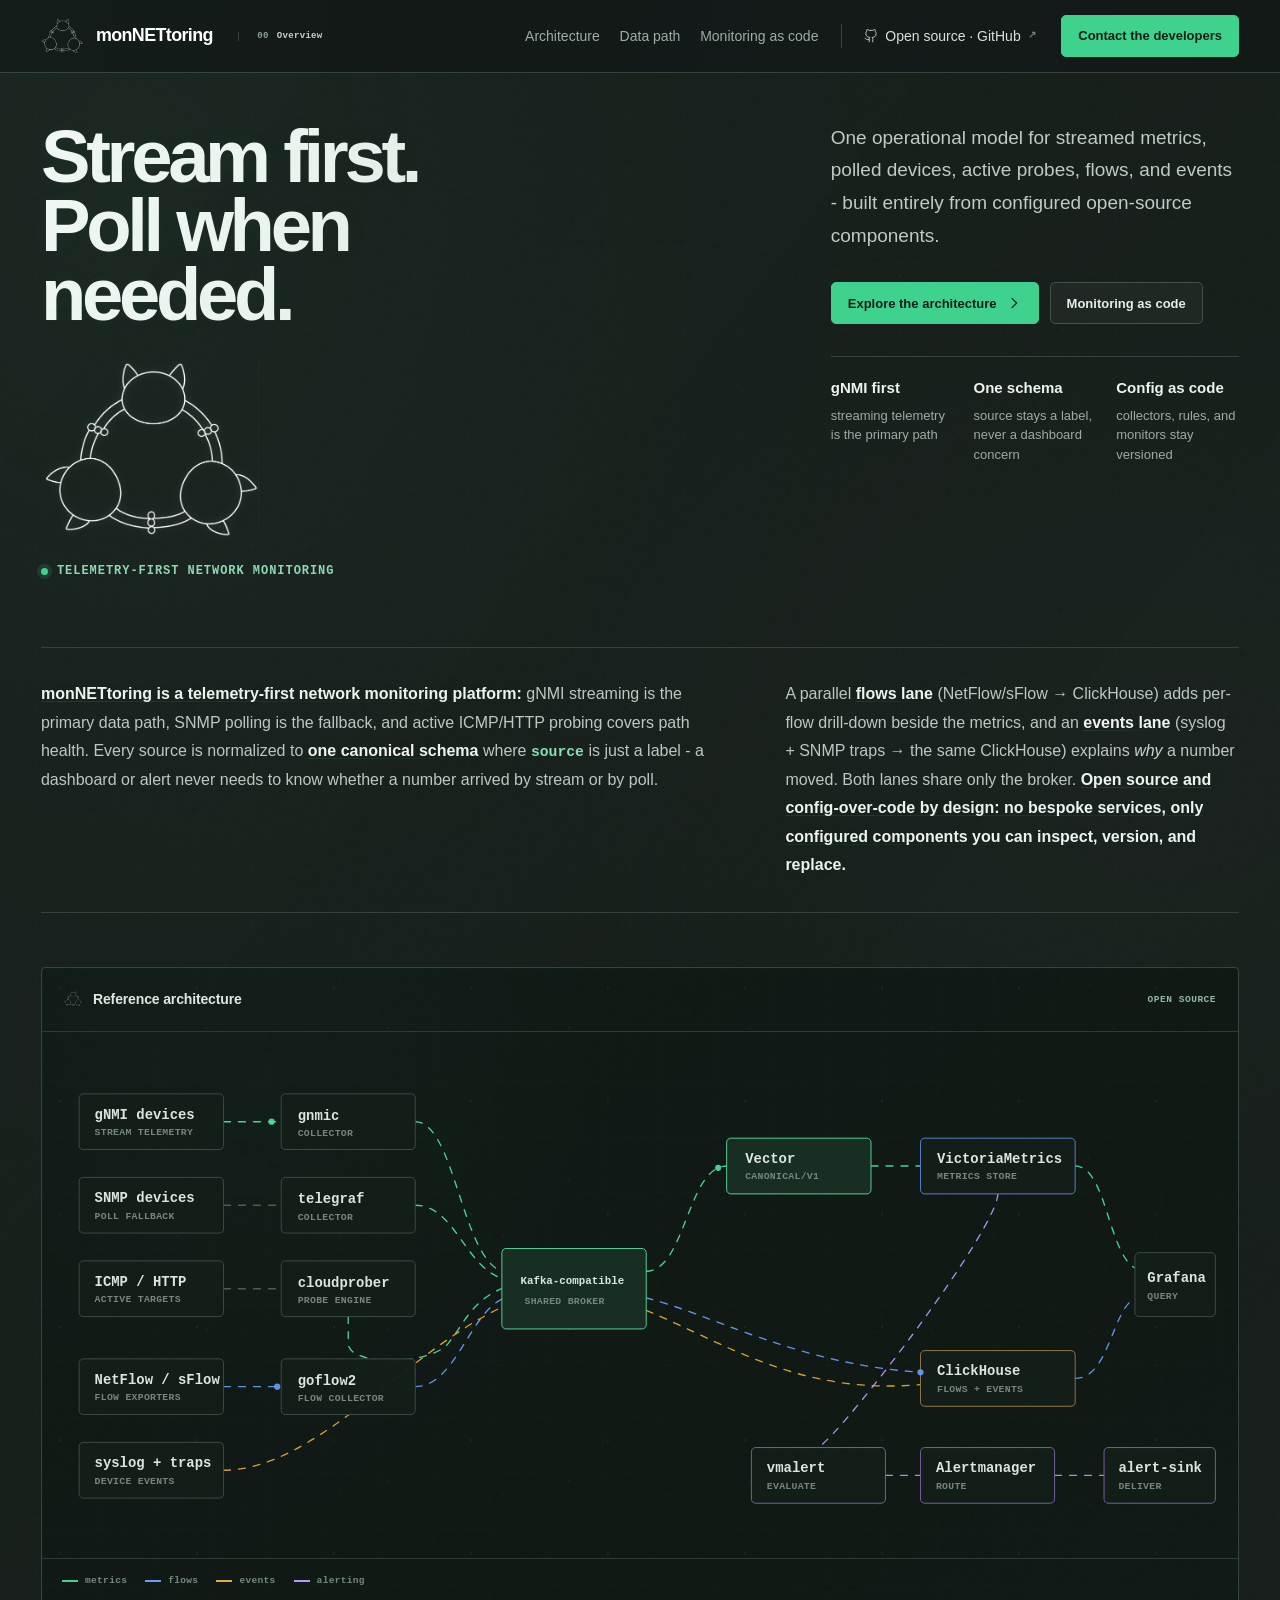
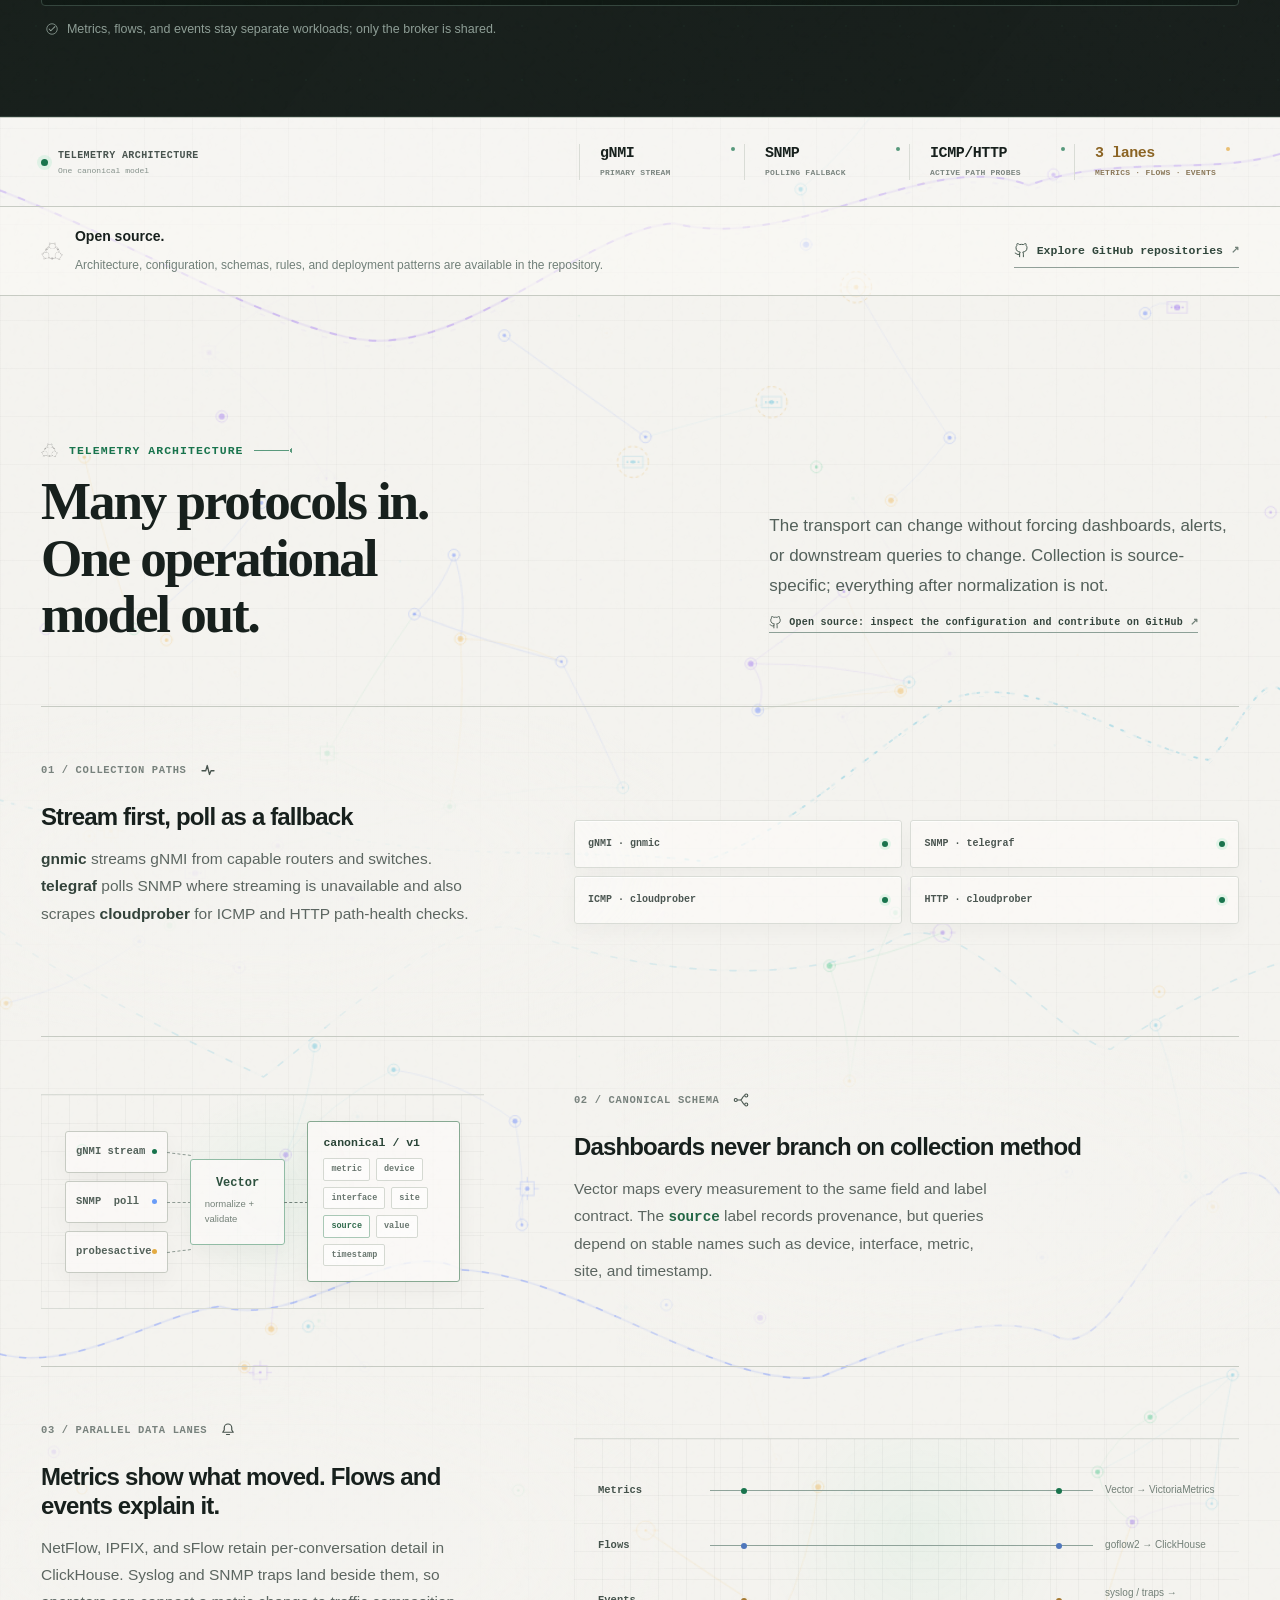
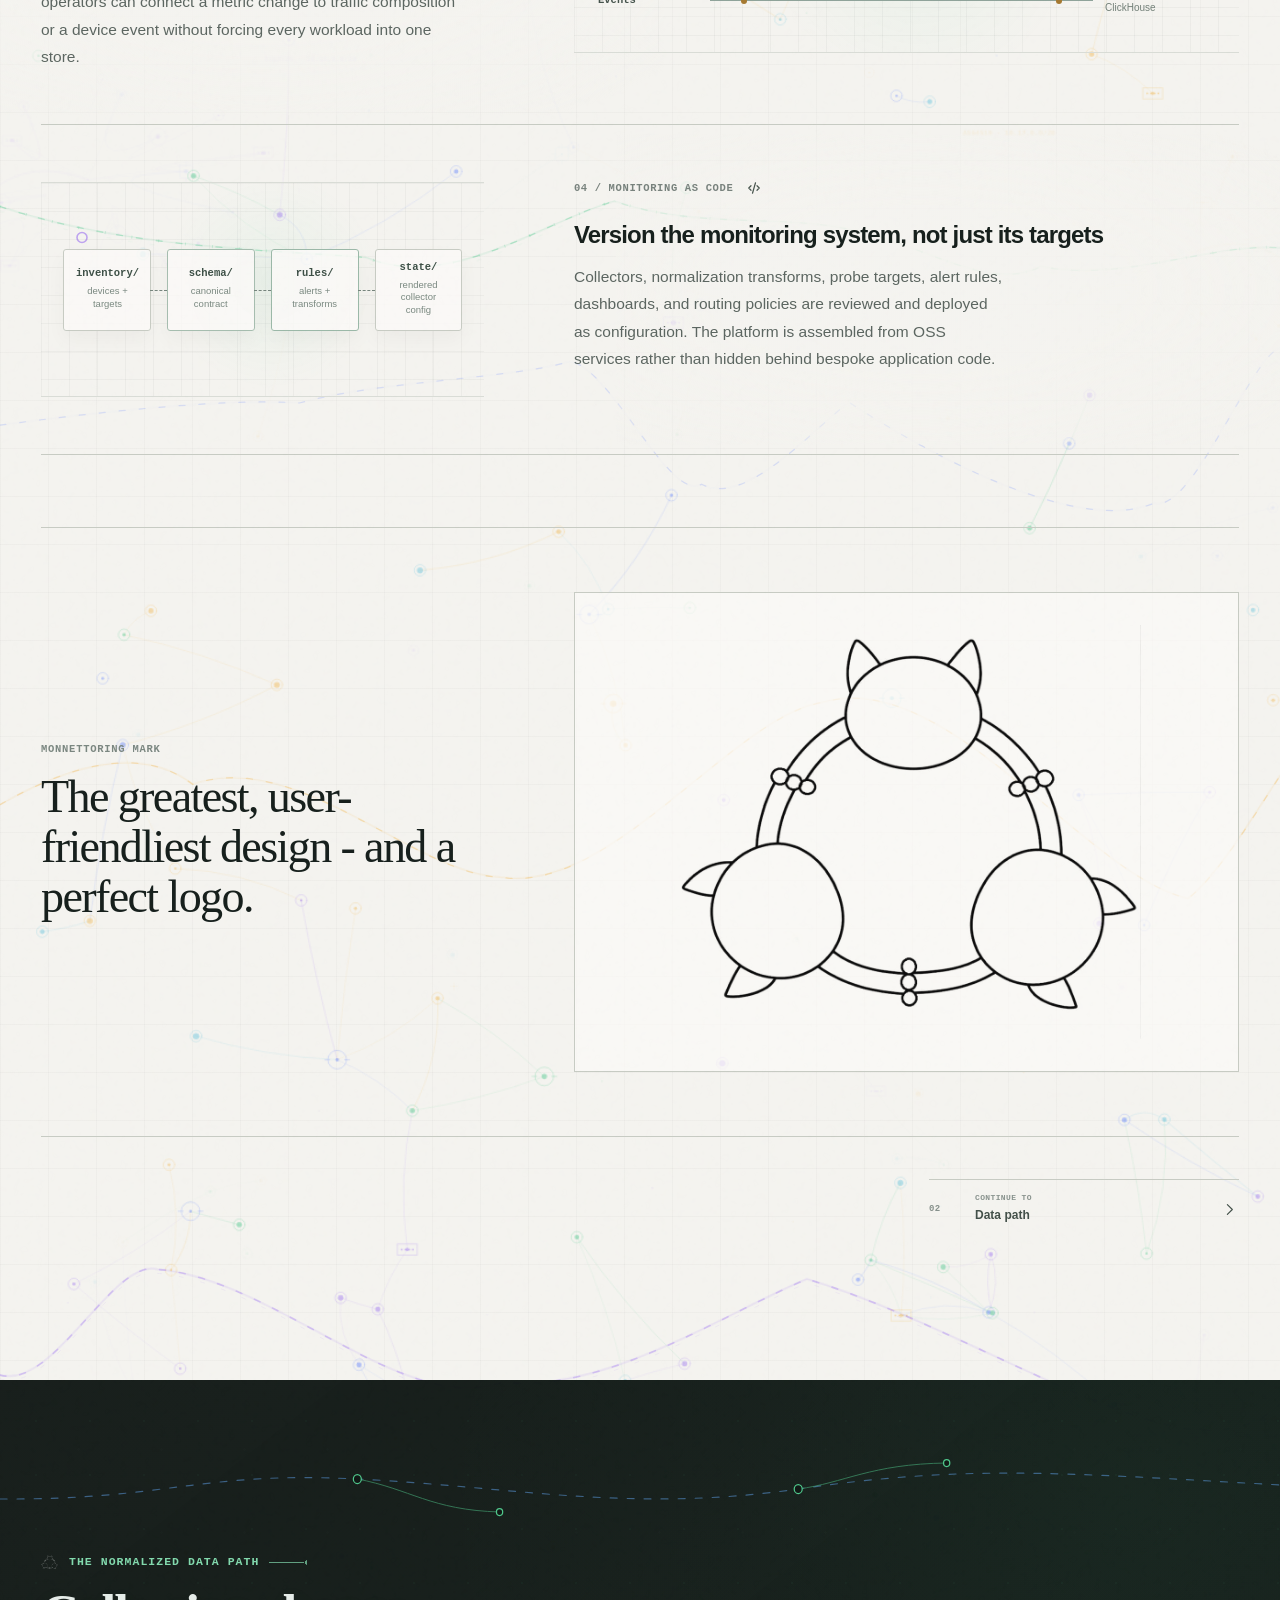
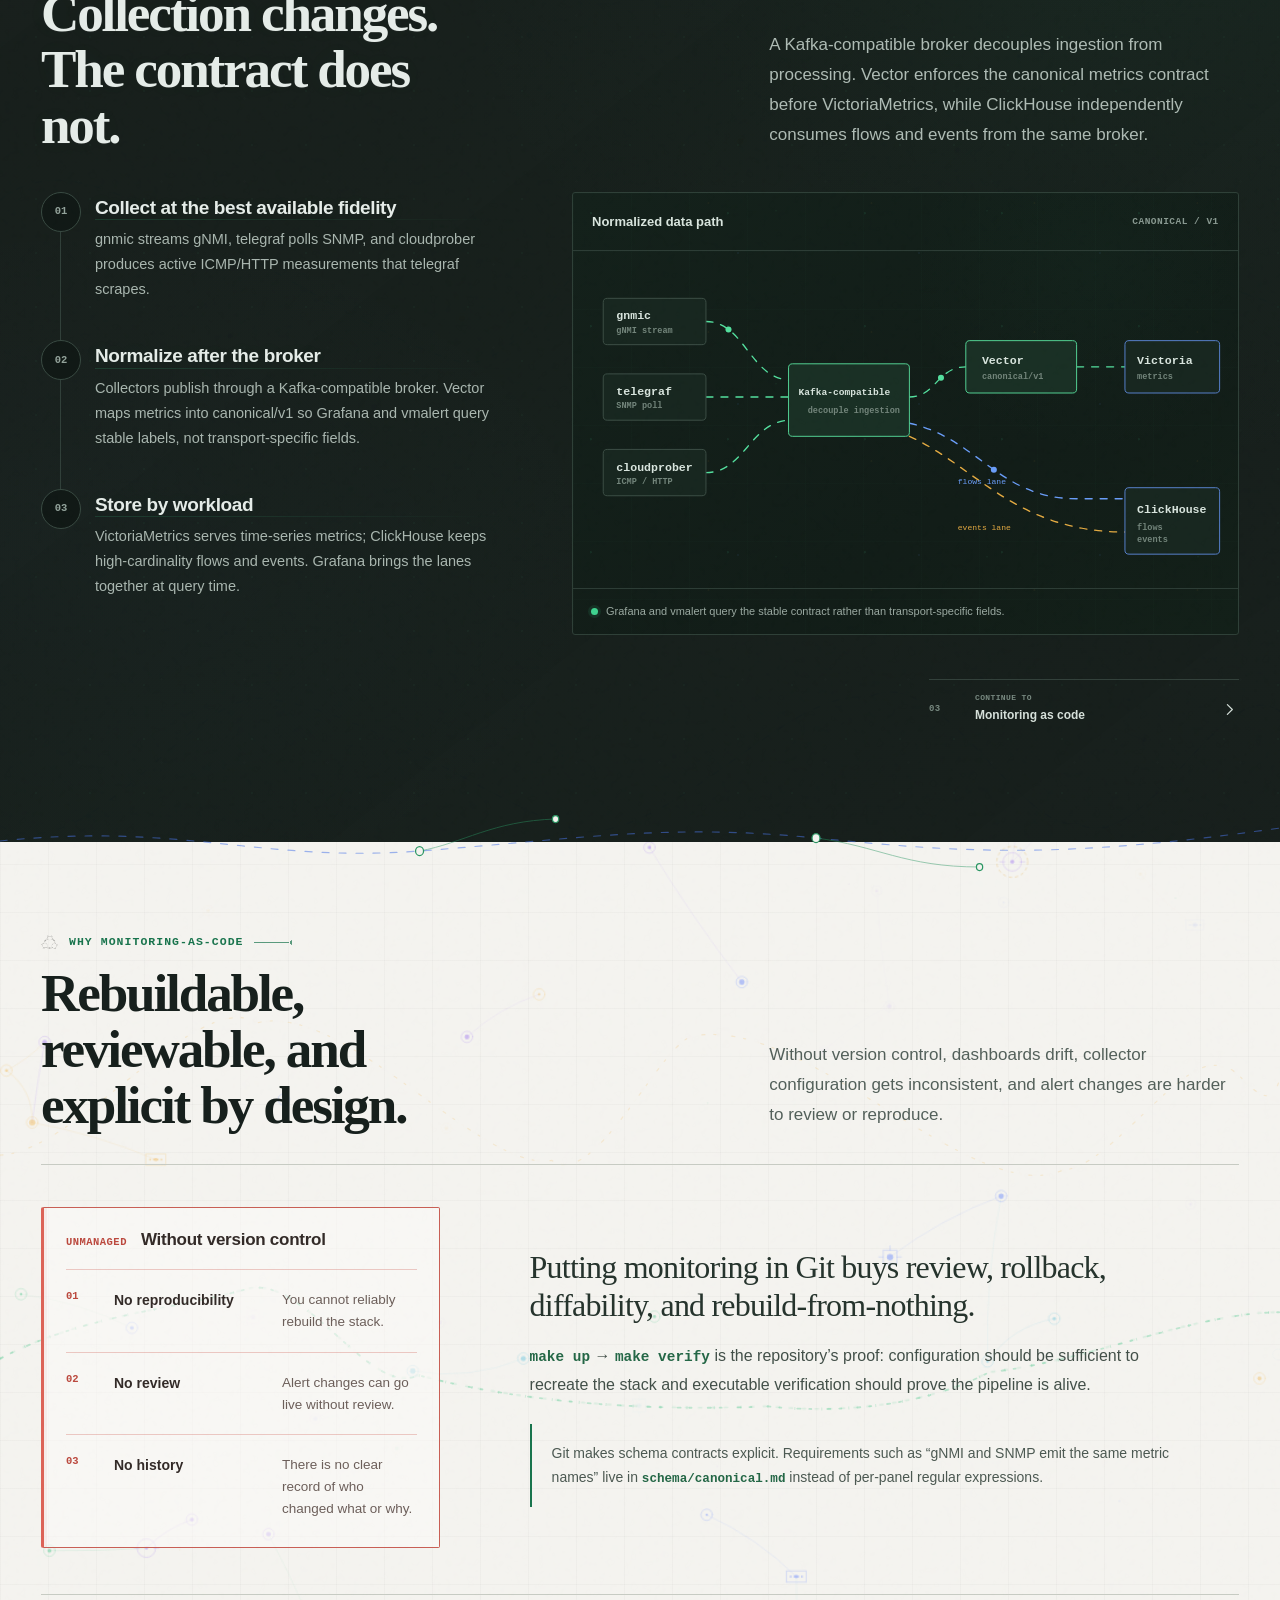
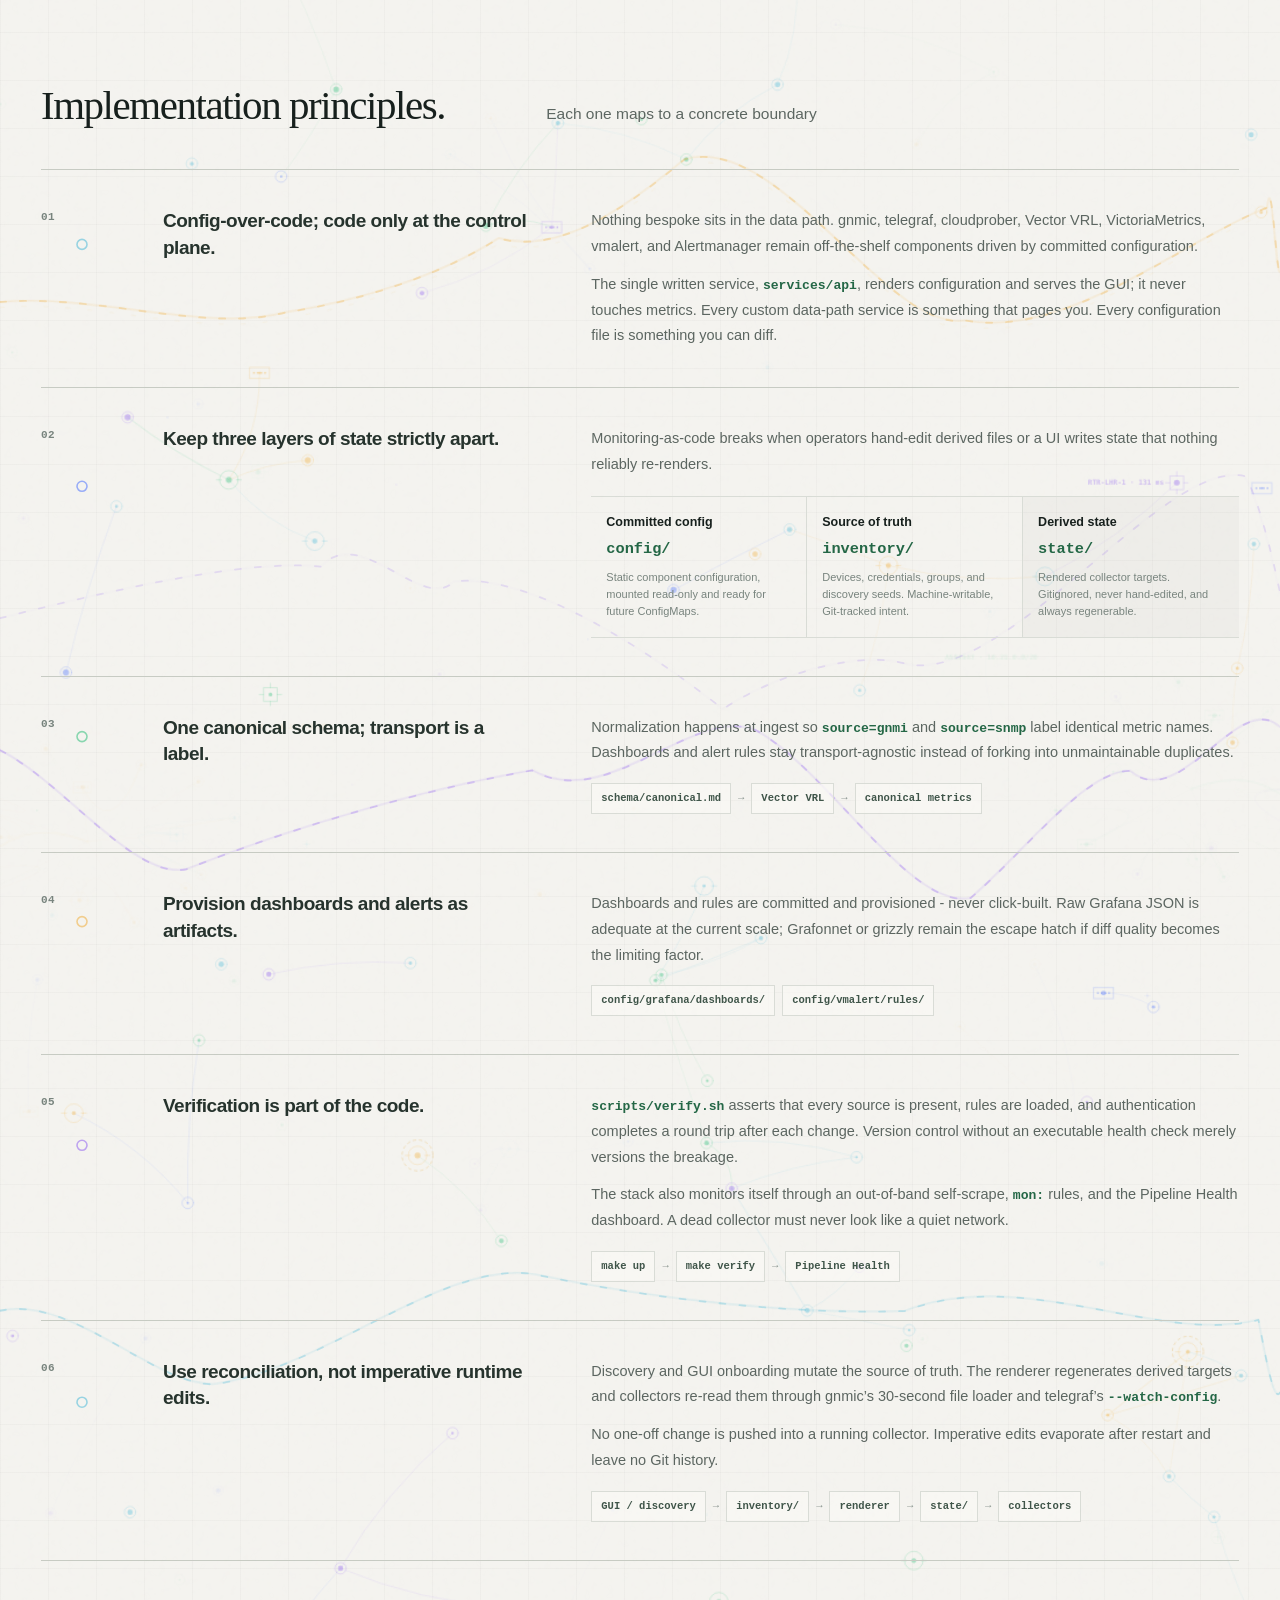
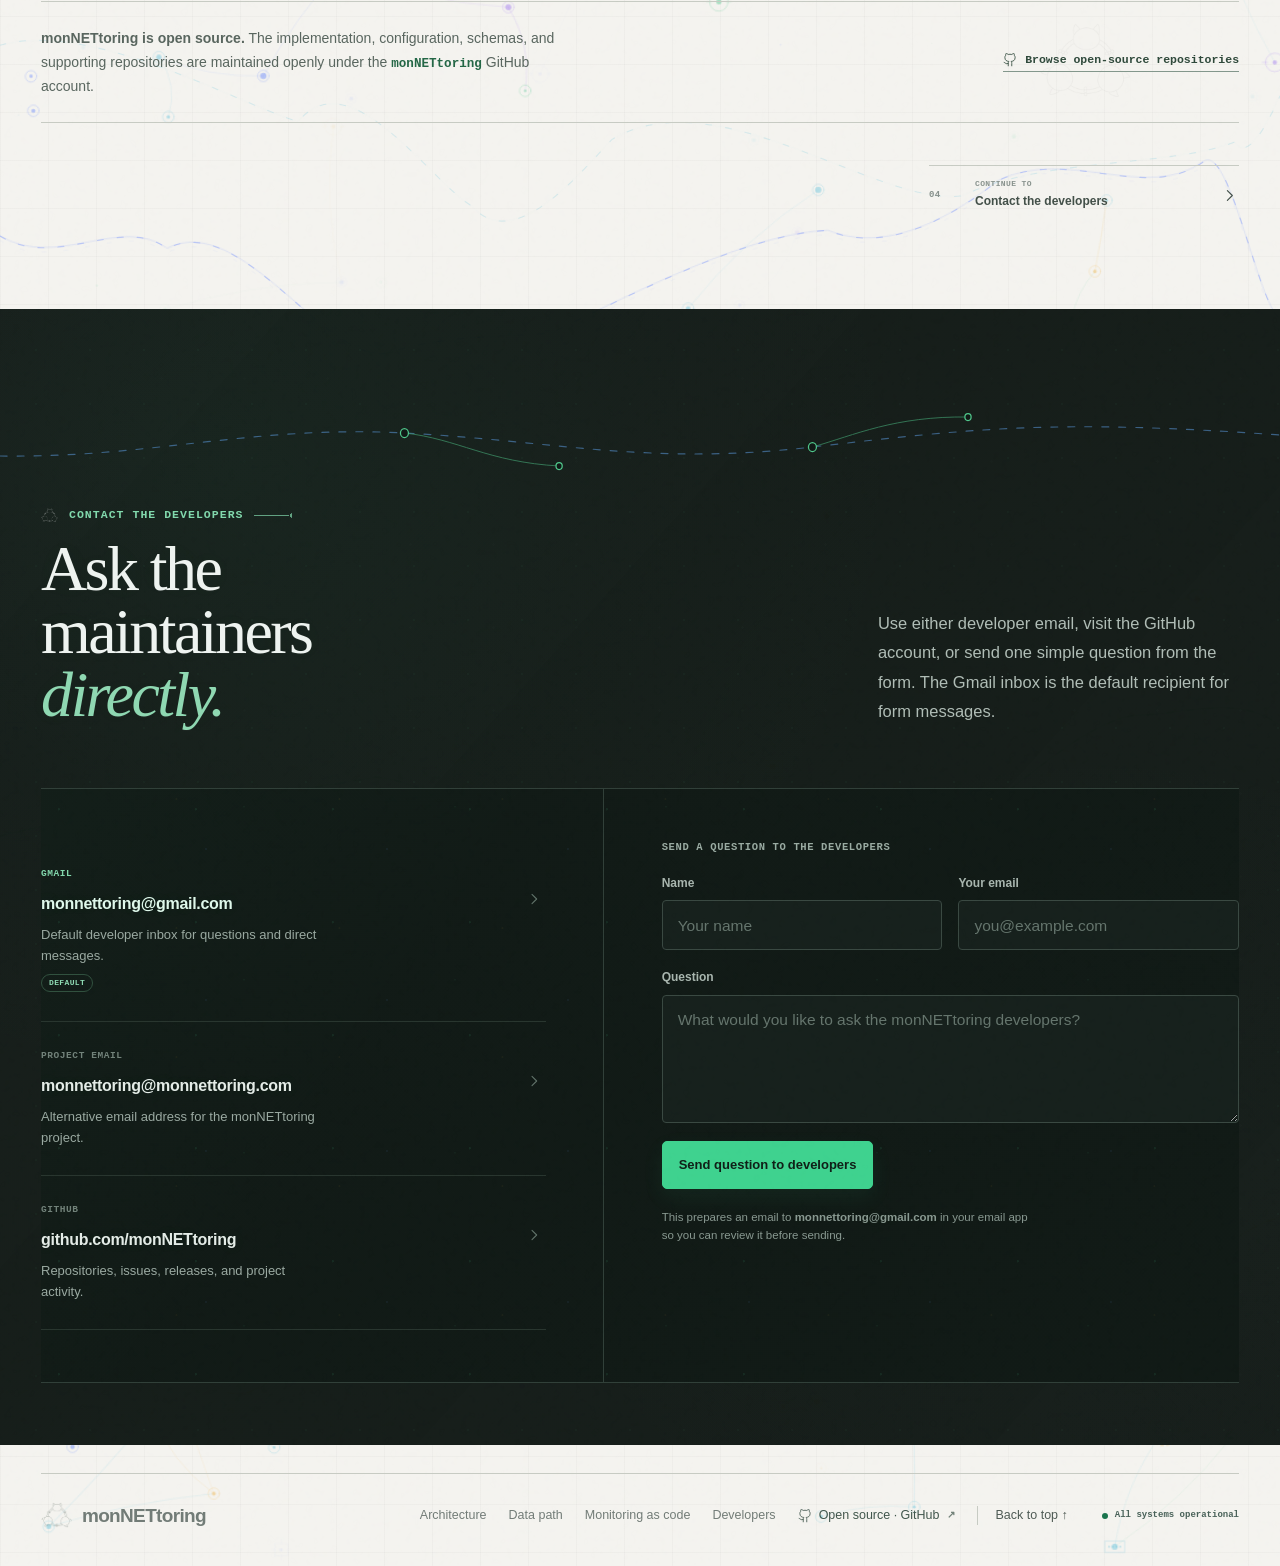
==== commit b80b3739: "Change contact email to monnettoring@gmail.com Updated the contact email in the index.html file." ====
--- a/index.html
+++ b/index.html
@@ -5070,7 +5070,7 @@
               <span><strong>monnettoring@gmail.com</strong><small>Default developer inbox for questions and direct messages.</small><span class="contact-badge">Default</span></span>
               <svg viewBox="0 0 24 24" fill="none" aria-hidden="true"><path d="m9 5 7 7-7 7" stroke="currentColor" stroke-width="1.6" stroke-linecap="round" stroke-linejoin="round"/></svg>
             </a>
-            <a class="contact-row" href="mailto:monnettoring@monnettoring.com">
+            <a class="contact-row" href="mailto:monnettoring@gmail.com">
               <span>Project email</span>
               <span><strong>monnettoring@monnettoring.com</strong><small>Alternative email address for the monNETtoring project.</small></span>
               <svg viewBox="0 0 24 24" fill="none" aria-hidden="true"><path d="m9 5 7 7-7 7" stroke="currentColor" stroke-width="1.6" stroke-linecap="round" stroke-linejoin="round"/></svg>
@@ -6002,4 +6002,4 @@
     })();
   </script>
 </body>
-</html>+</html>
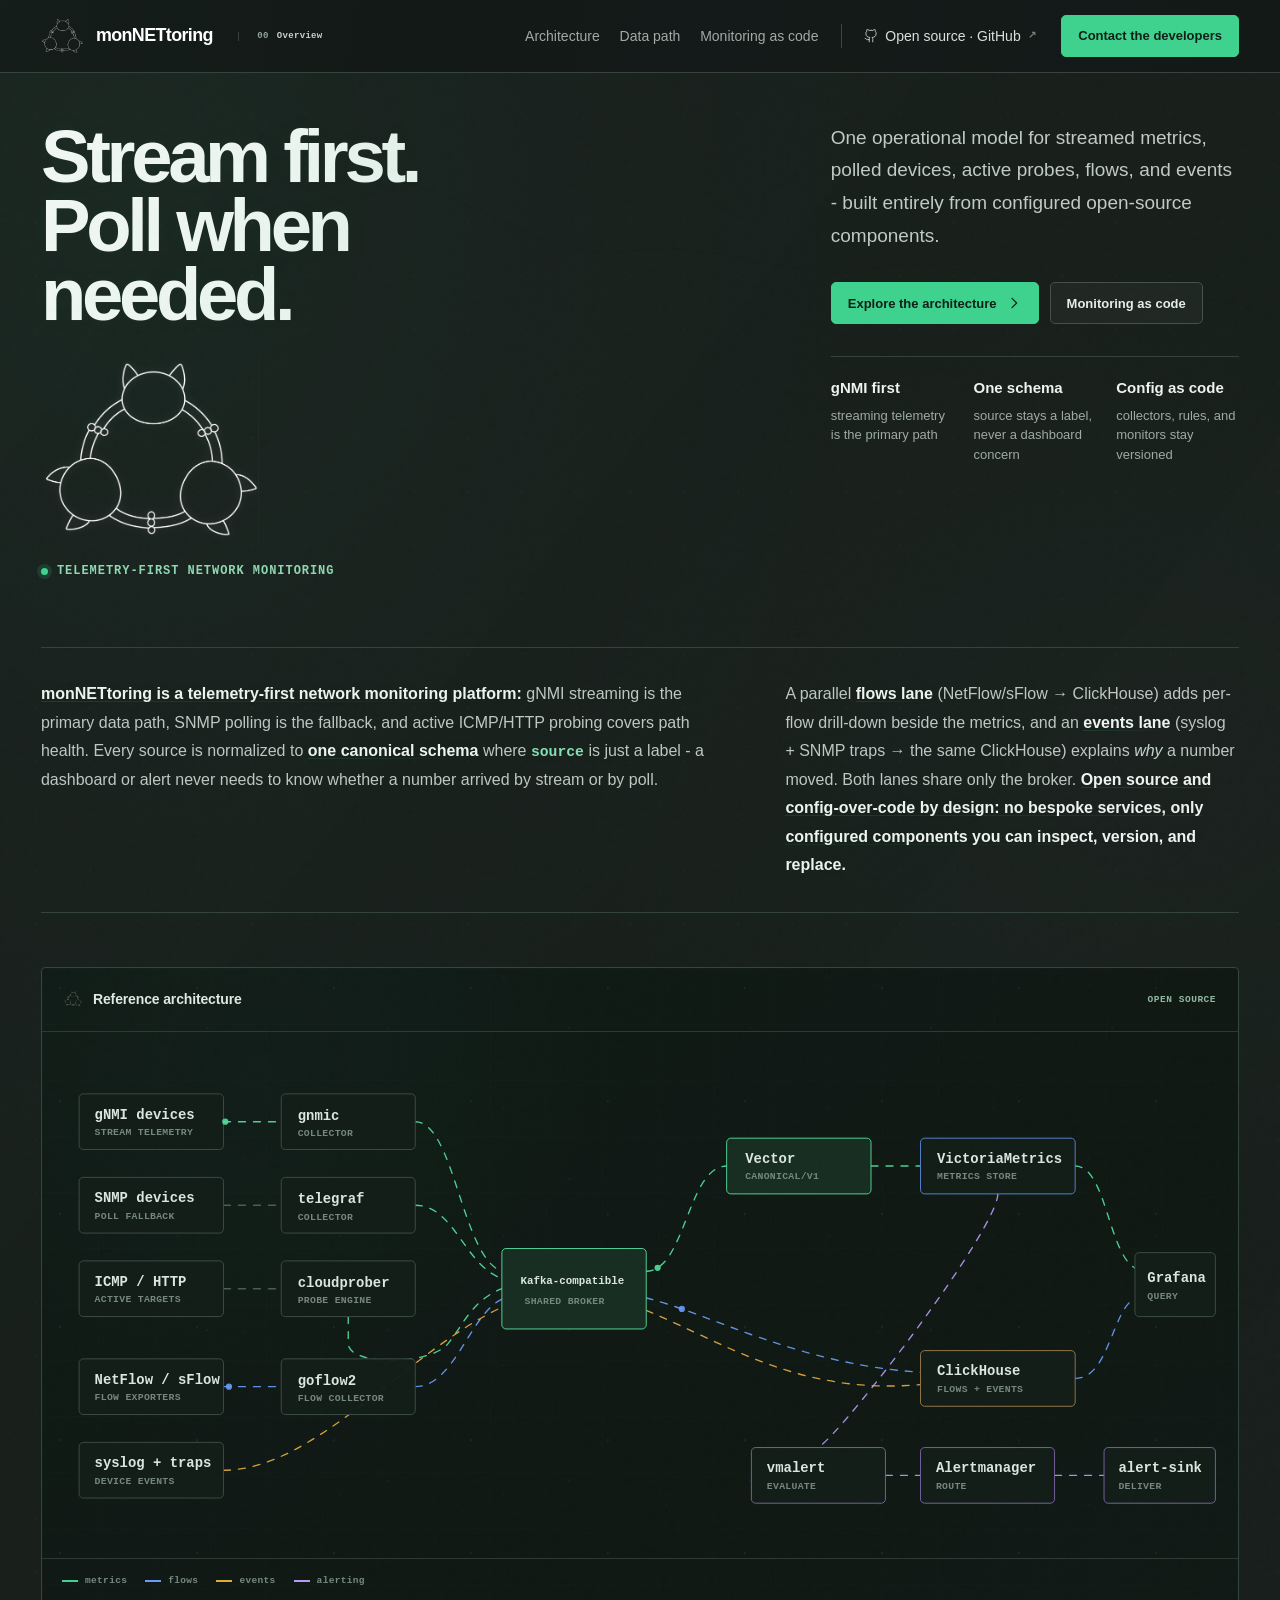
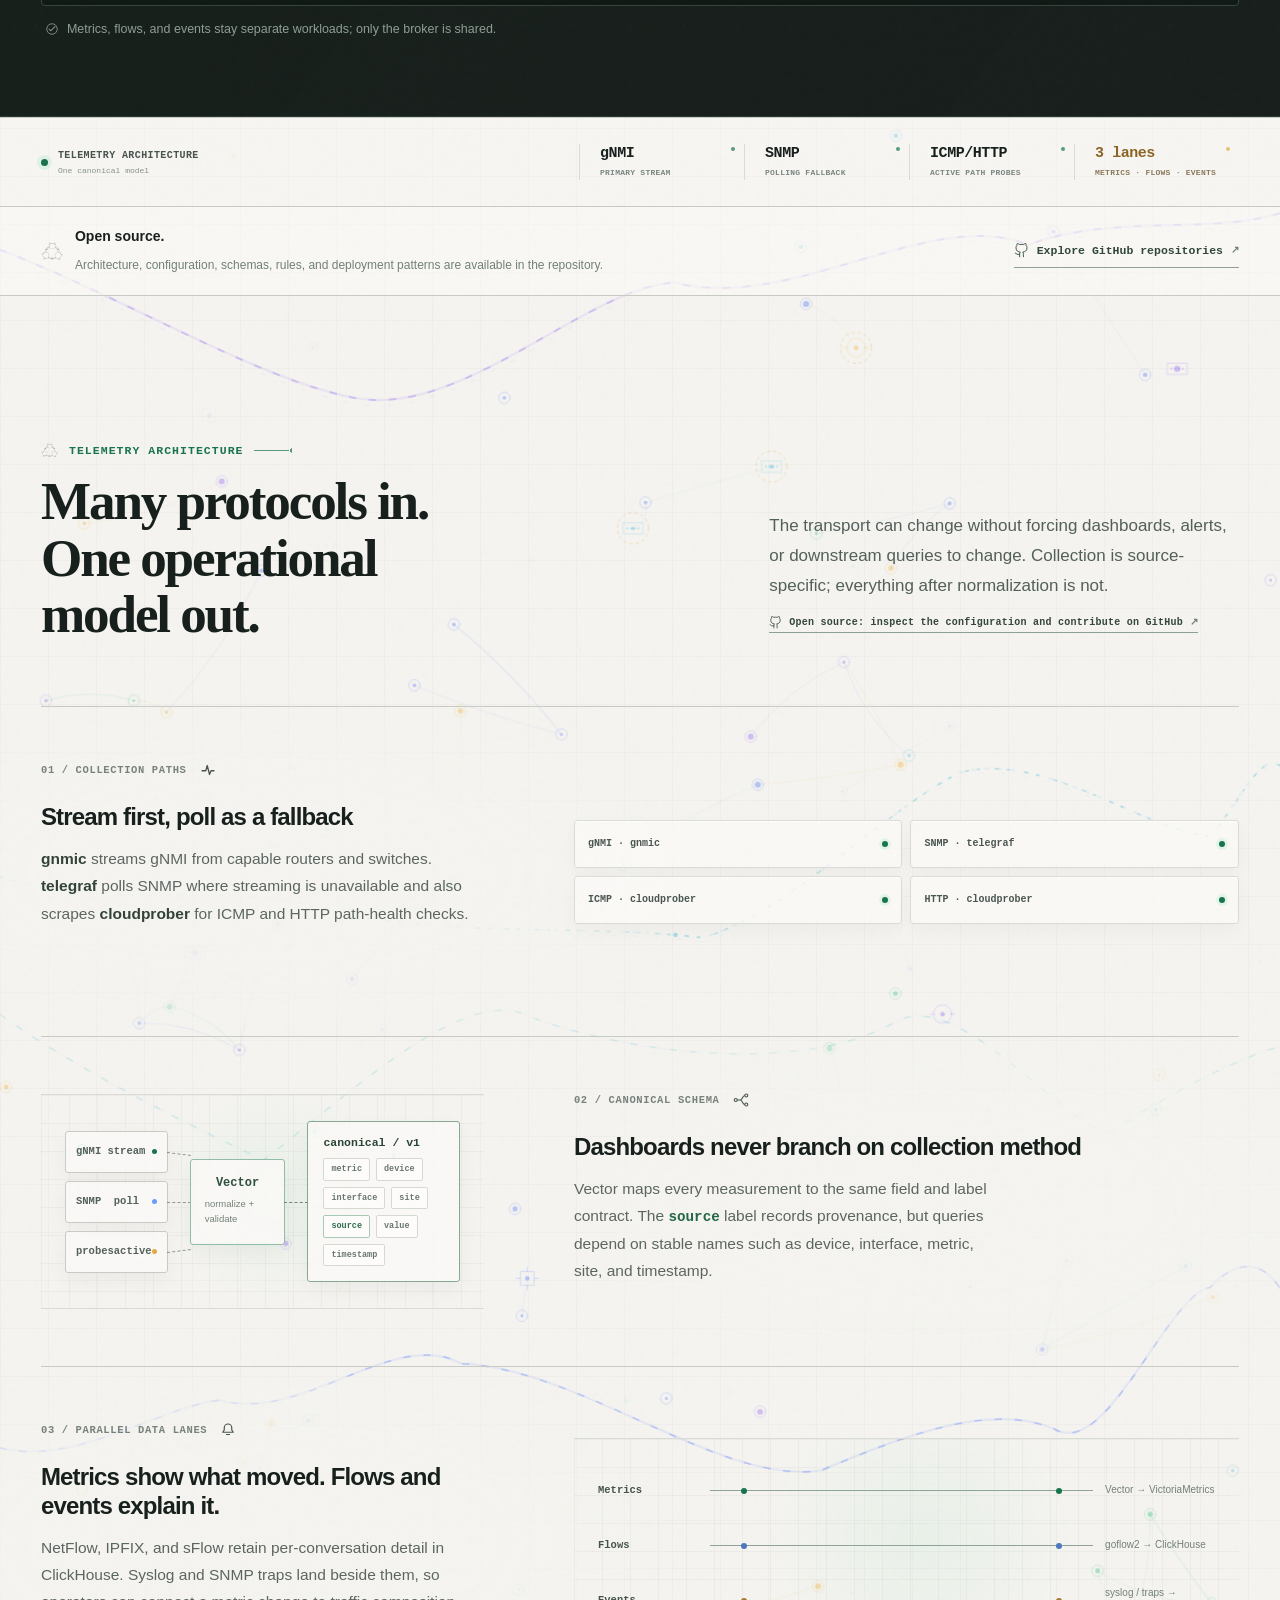
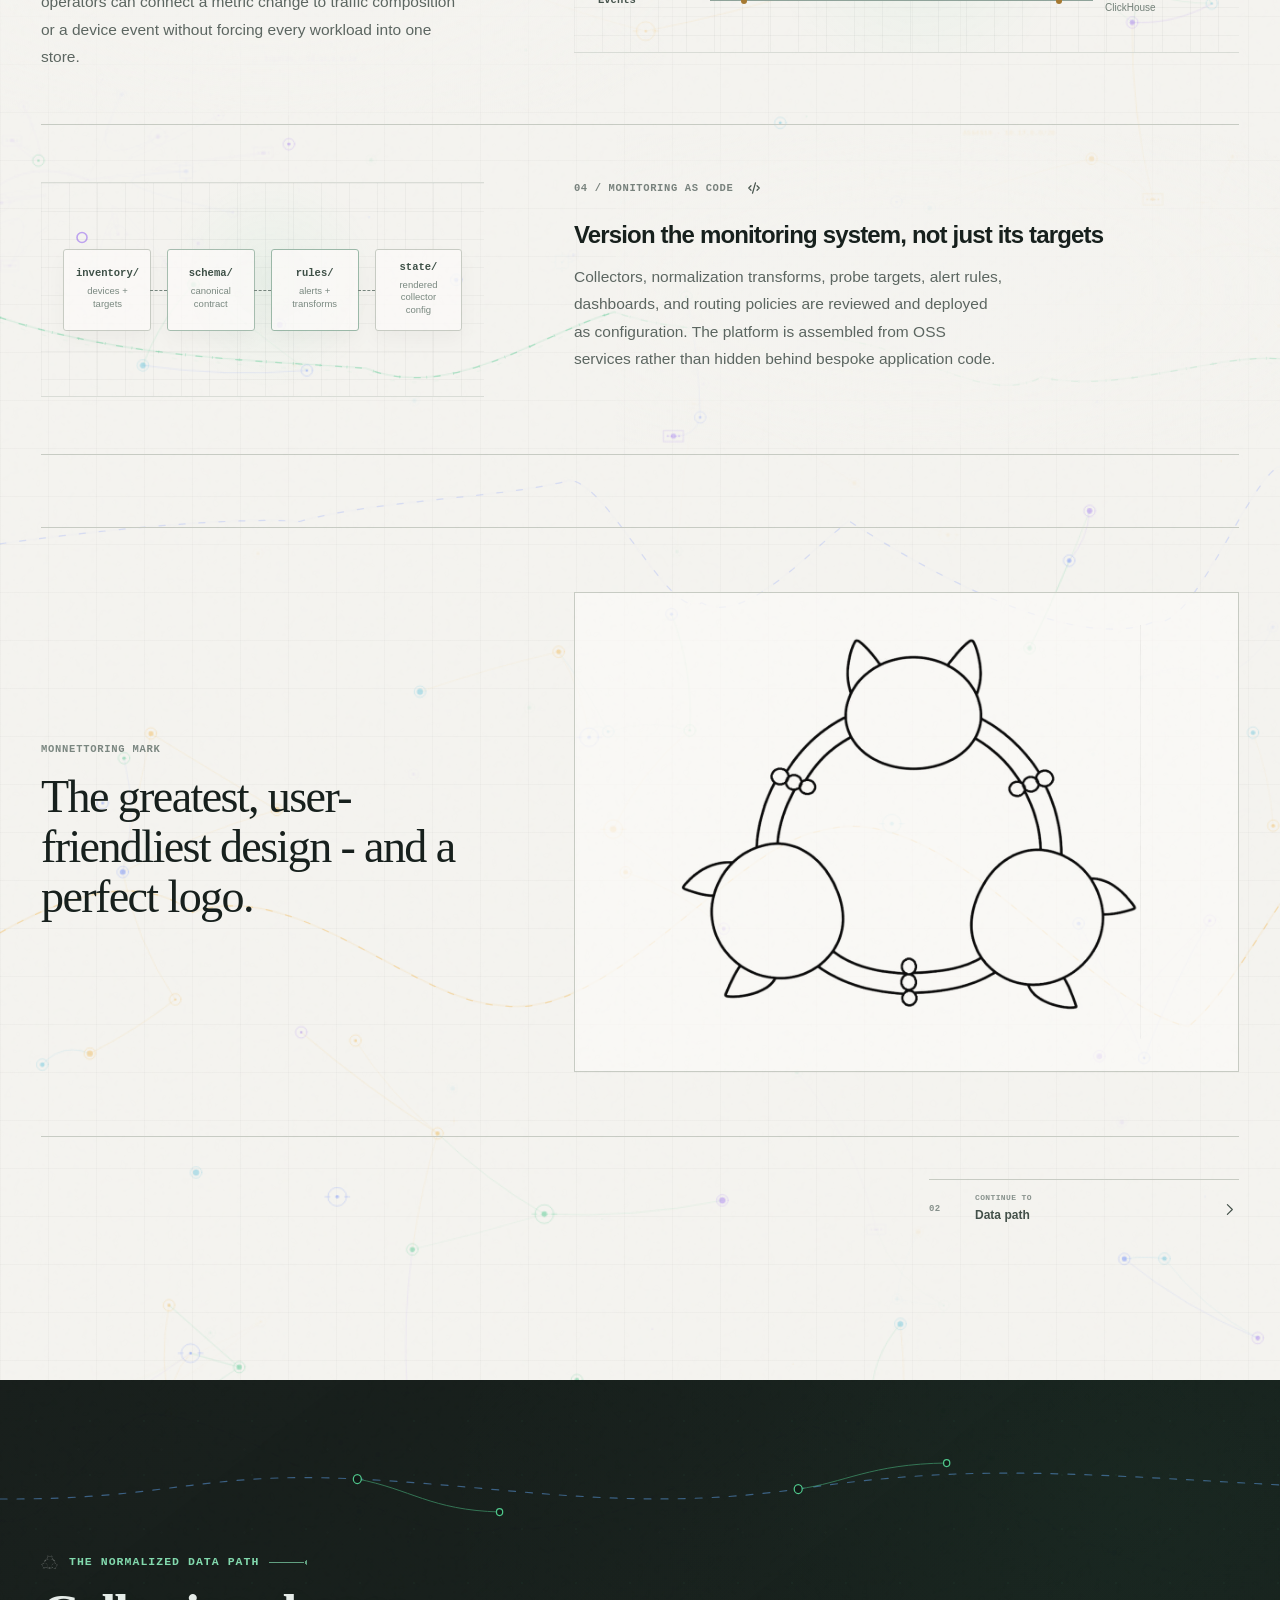
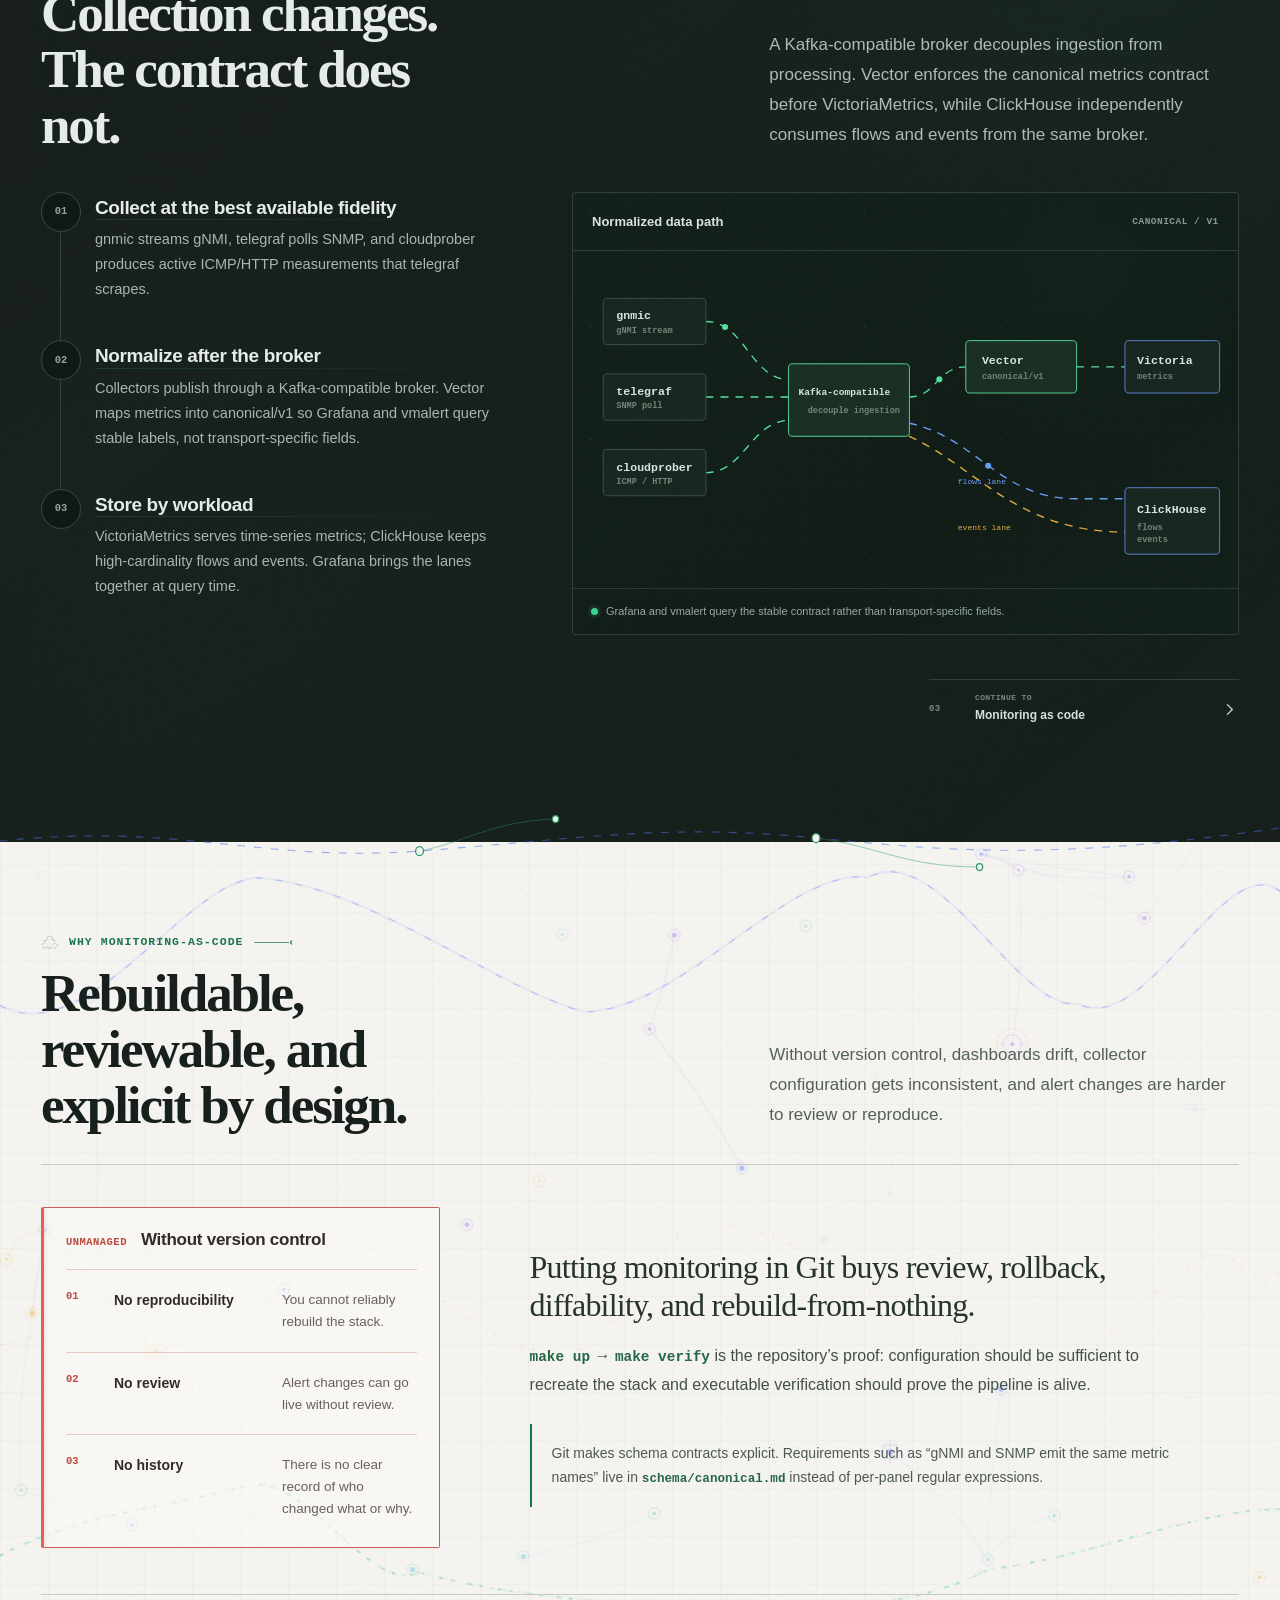
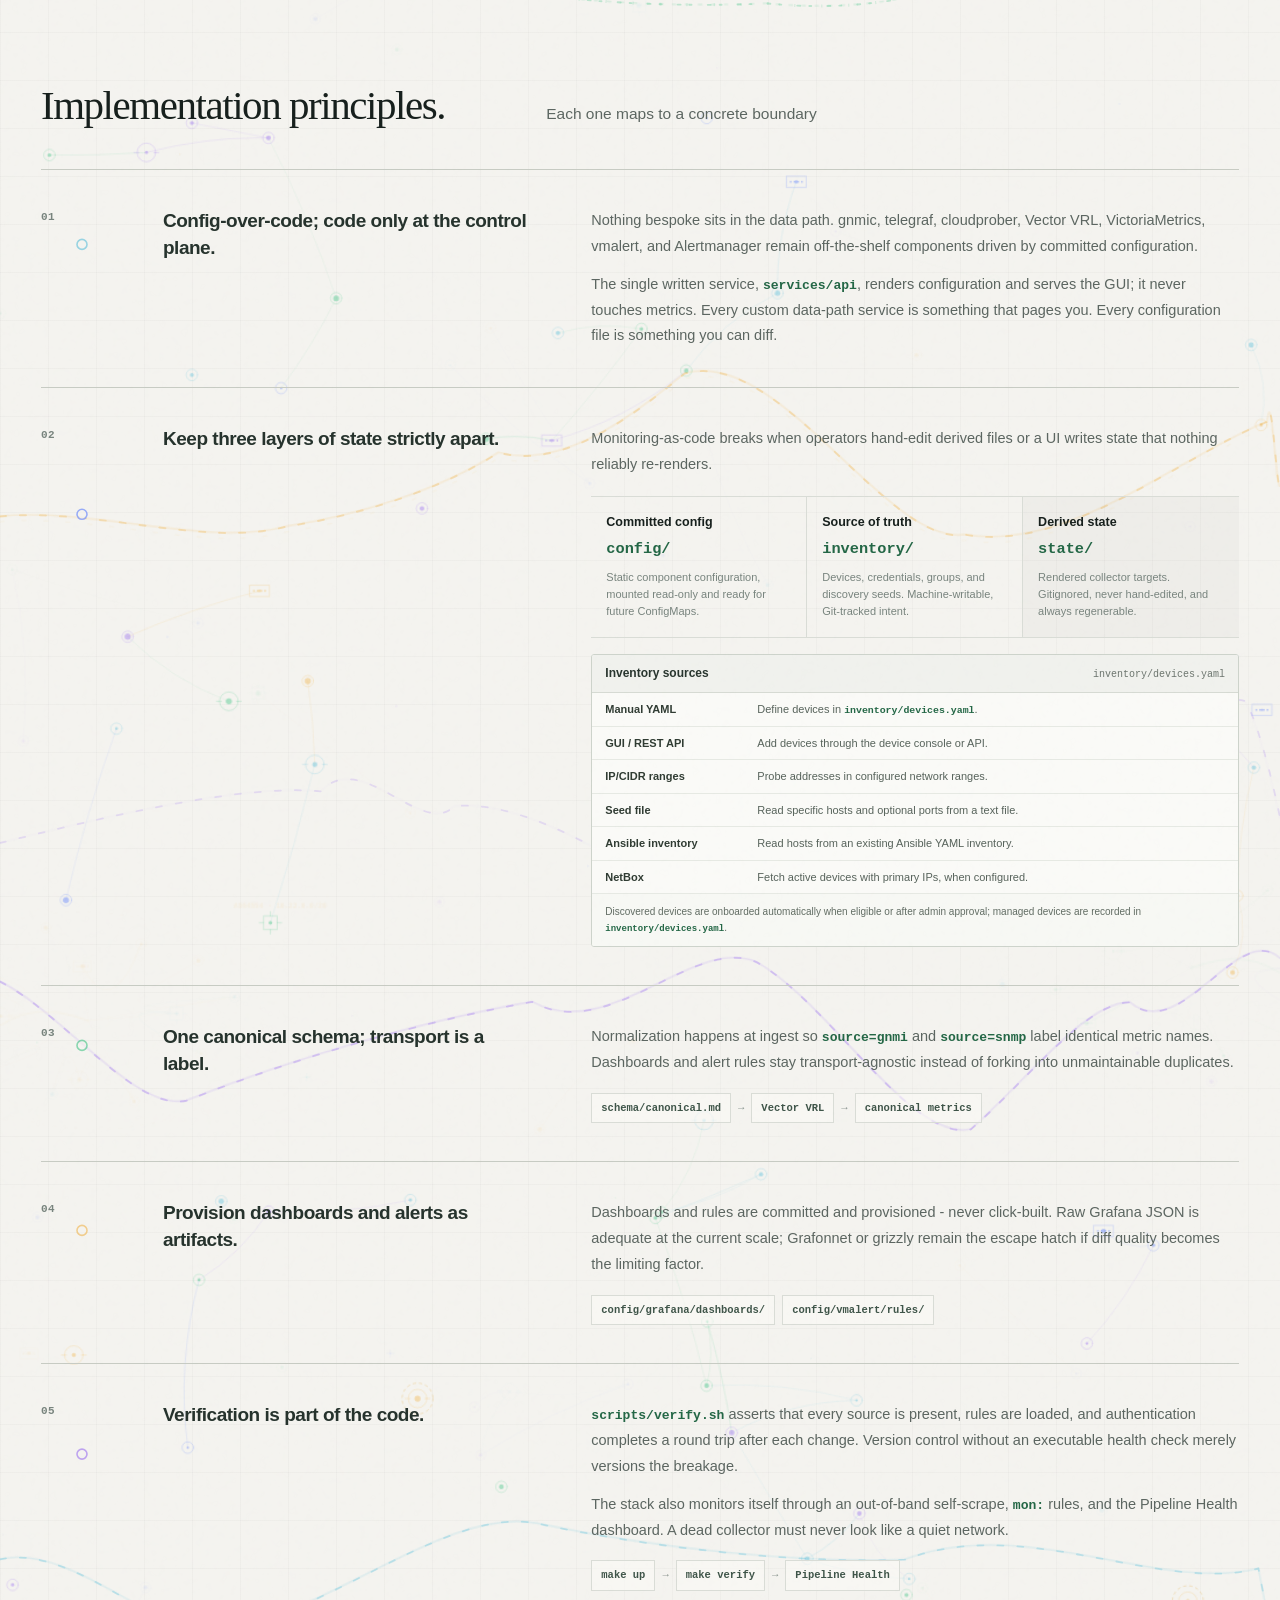
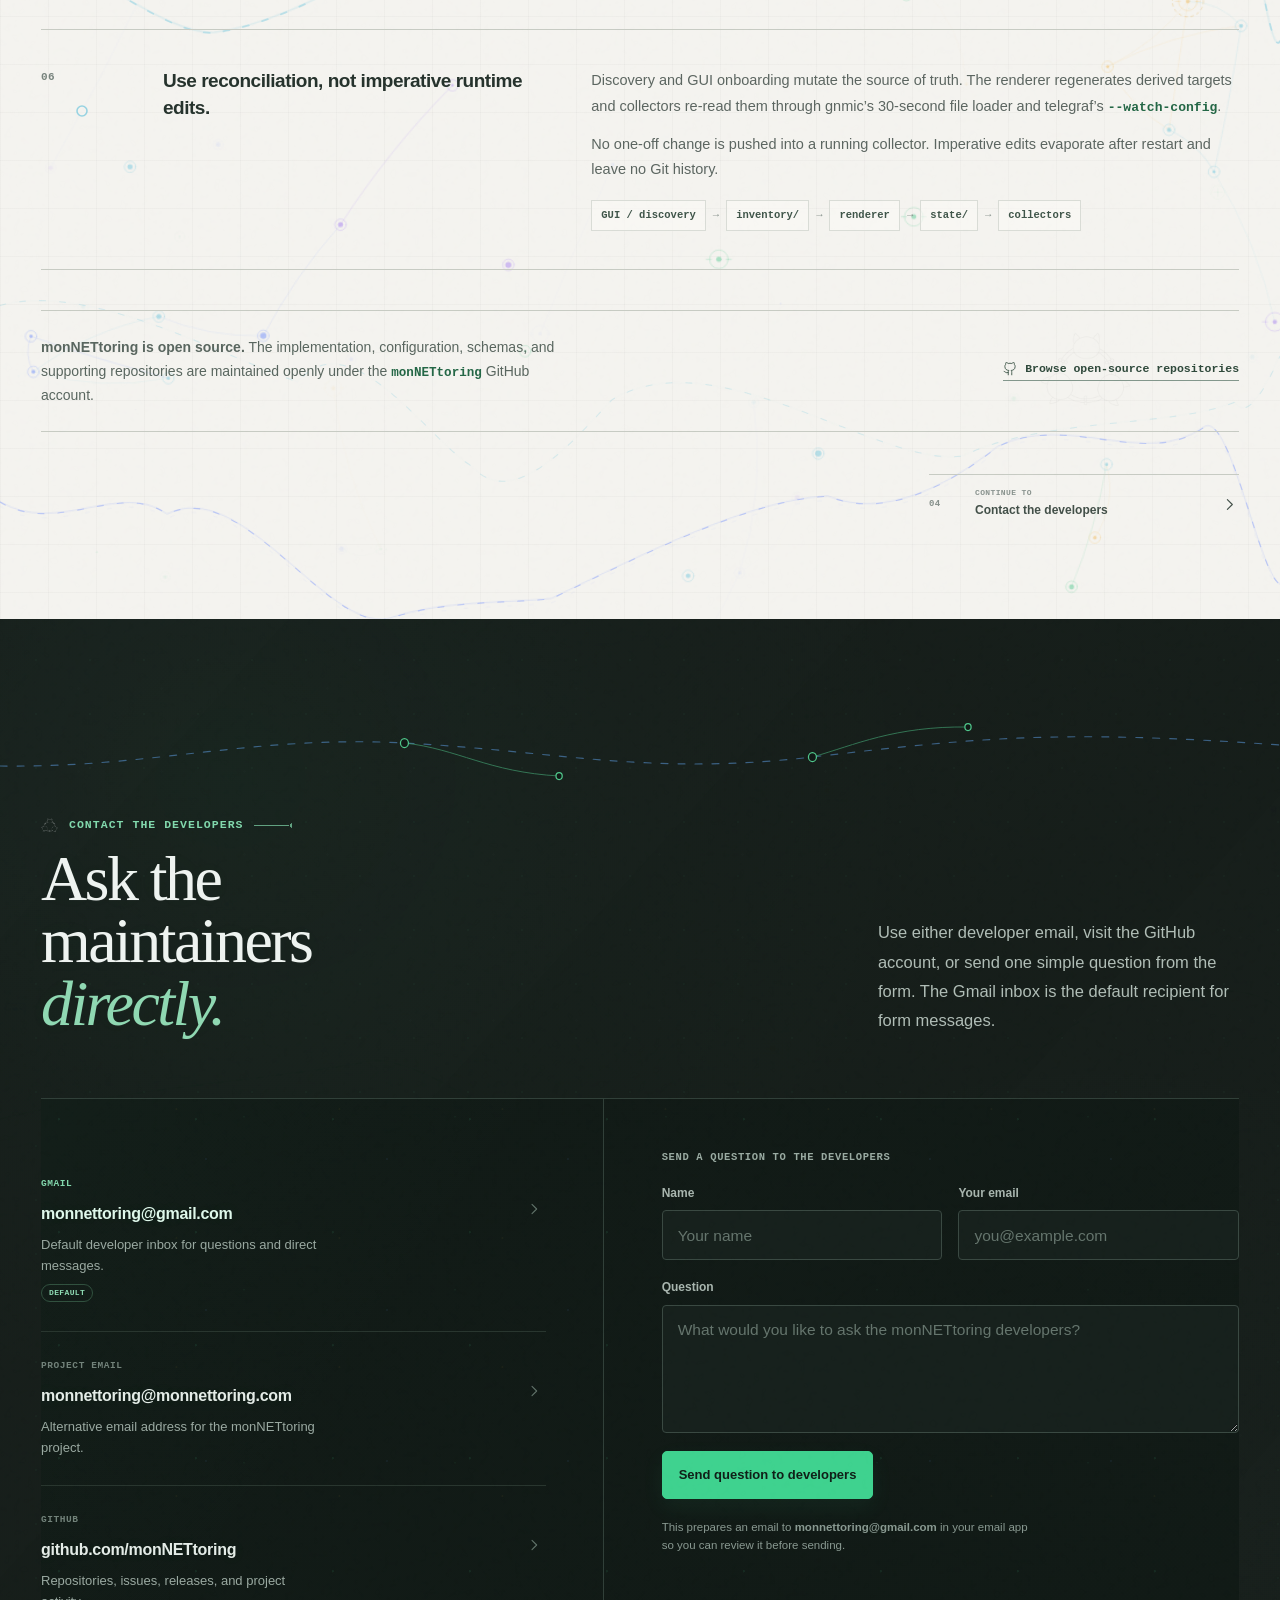
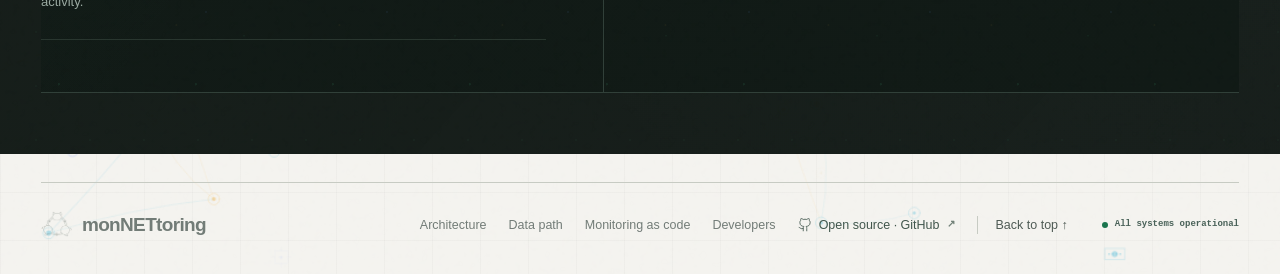
==== commit 2533176b: "Add files via upload" ====
--- a/index.html
+++ b/index.html
@@ -6,4568 +6,7 @@
   <meta name="description" content="monNETtoring is a telemetry-first, monitoring-as-code platform built from proven open-source components.">
   <meta name="theme-color" content="#111916">
   <title>monNETtoring  -  Telemetry-first network monitoring</title>
-  <style>
-    :root {
-      --paper: #f4f3ef;
-      --paper-raised: #fbfaf7;
-      --ink: #17201d;
-      --ink-soft: #5c6661;
-      --line: #d9dcd6;
-      --line-strong: #c7cbc3;
-      --night: #111916;
-      --night-raised: #18231f;
-      --night-line: #2a3732;
-      --night-muted: #9bacA4;
-      --green: #3fd28f;
-      --green-dark: #19744d;
-      --amber: #e3aa42;
-      --red: #e36f68;
-      --blue: #6a9df8;
-      --radius: 4px;
-      --shadow: 0 30px 80px rgba(29, 39, 34, 0.12), 0 8px 24px rgba(29, 39, 34, 0.06);
-      --max: 1180px;
-      --display-font: Baskerville, "Iowan Old Style", "Palatino Linotype", "Book Antiqua", Georgia, serif;
-      --body-font: "Avenir Next", "Segoe UI Variable", "Helvetica Neue", Arial, sans-serif;
-      --technical-font: "SFMono-Regular", "Cascadia Code", Menlo, Consolas, monospace;
-      --ease-out: cubic-bezier(0.22, 1, 0.36, 1);
-      --page-progress: 0;
-    }
-
-    * { box-sizing: border-box; }
-
-    html {
-      scroll-behavior: smooth;
-      scroll-padding-top: 88px;
-    }
-
-    body {
-      position: relative;
-      margin: 0;
-      color: var(--ink);
-      background:
-        linear-gradient(rgba(23, 32, 29, 0.025) 1px, transparent 1px),
-        linear-gradient(90deg, rgba(23, 32, 29, 0.025) 1px, transparent 1px),
-        var(--paper);
-      background-size: 48px 48px;
-      font-family: var(--body-font);
-      -webkit-font-smoothing: antialiased;
-      overflow-x: hidden;
-    }
-
-    body::before {
-      content: "";
-      position: absolute;
-      inset: 0;
-      pointer-events: none;
-      opacity: 0.17;
-      background-image: url("data:image/svg+xml,%3Csvg viewBox='0 0 180 180' xmlns='http://www.w3.org/2000/svg'%3E%3Cfilter id='n'%3E%3CfeTurbulence type='fractalNoise' baseFrequency='.92' numOctaves='2' stitchTiles='stitch'/%3E%3C/filter%3E%3Crect width='100%25' height='100%25' filter='url(%23n)' opacity='.14'/%3E%3C/svg%3E");
-      z-index: 20;
-    }
-
-    .network-background,
-    .network-motion {
-      position: absolute;
-      inset: 0;
-      width: 100%;
-      height: 100%;
-      z-index: 0;
-      pointer-events: none;
-    }
-
-    .network-background {
-      opacity: 0.68;
-    }
-
-    .network-background-secondary {
-      opacity: 0.32;
-      mix-blend-mode: multiply;
-    }
-
-    .network-motion {
-      opacity: 0.74;
-      overflow: visible;
-      mix-blend-mode: multiply;
-    }
-
-    .network-route,
-    .network-branch {
-      fill: none;
-      stroke-linecap: round;
-      stroke-linejoin: round;
-      vector-effect: non-scaling-stroke;
-    }
-
-    .network-route {
-      stroke-width: 1.25;
-      stroke-dasharray: 6 14;
-      animation: networkFlow 12s linear infinite;
-      will-change: stroke-dashoffset;
-    }
-
-    .network-route.loss-route {
-      stroke-dasharray: 3 9 2 16;
-    }
-
-    .network-branch {
-      stroke-width: 1.4;
-      stroke-dasharray: 220;
-      stroke-dashoffset: 220;
-      animation: branchDraw 9.5s var(--ease-out) infinite;
-      will-change: stroke-dashoffset, opacity;
-    }
-
-    .network-anchor {
-      fill: var(--paper);
-      stroke-width: 1.6;
-      vector-effect: non-scaling-stroke;
-    }
-
-    .network-packet {
-      filter: drop-shadow(0 0 3px rgba(69,108,255,0.22));
-    }
-
-    .loss-packet {
-      animation: packetLoss 5.4s steps(1, end) infinite;
-    }
-
-    .route-afterimage {
-      fill: none;
-      stroke-linecap: round;
-      stroke-width: 1;
-      stroke-dasharray: 4 18;
-      opacity: 0.14;
-      transform: translateY(4px);
-      vector-effect: non-scaling-stroke;
-      animation: afterimageDrift 13s ease-in-out infinite;
-    }
-
-    .hop-markers {
-      fill: none;
-      stroke-linecap: butt;
-      stroke-width: 3;
-      stroke-dasharray: 1 26;
-      opacity: 0.34;
-      vector-effect: non-scaling-stroke;
-    }
-
-    .probe-sweep {
-      fill: none;
-      stroke-width: 1;
-      opacity: 0;
-      transform-box: fill-box;
-      transform-origin: center;
-      vector-effect: non-scaling-stroke;
-      animation: probeSweep 6.8s var(--ease-out) infinite;
-    }
-
-    .mobile-assembly-route {
-      fill: none;
-      stroke-linecap: round;
-      stroke-dasharray: 1800;
-      stroke-dashoffset: 1800;
-      vector-effect: non-scaling-stroke;
-      animation: mobileTopologyAssemble 2.2s 380ms var(--ease-out) forwards;
-    }
-
-
-    .site-header,
-    main,
-    .site-footer {
-      position: relative;
-      z-index: 1;
-    }
-
-    a { color: inherit; text-decoration: none; }
-    button, input, select, textarea { font: inherit; }
-    button { color: inherit; }
-
-    .skip-link {
-      position: fixed;
-      top: 10px;
-      left: 12px;
-      z-index: 100;
-      padding: 9px 12px;
-      border: 1px solid var(--green);
-      border-radius: 3px;
-      background: var(--night);
-      color: #eef4f0;
-      font-size: 12px;
-      transform: translateY(-150%);
-      transition: transform 160ms ease;
-    }
-
-    .skip-link:focus { transform: translateY(0); }
-
-    :focus-visible {
-      outline: 3px solid rgba(63, 210, 143, 0.42);
-      outline-offset: 3px;
-    }
-
-    .container {
-      width: min(calc(100% - 40px), var(--max));
-      margin-inline: auto;
-    }
-
-    .site-header {
-      position: sticky;
-      top: 0;
-      z-index: 50;
-      border-bottom: 1px solid rgba(76, 92, 84, 0.62);
-      background: rgba(14, 20, 18, 0.93);
-      color: #eef4f0;
-    }
-
-    .site-header::after {
-      content: "";
-      position: absolute;
-      left: 0;
-      bottom: -1px;
-      width: calc(var(--page-progress) * 100%);
-      height: 1px;
-      background: linear-gradient(90deg, #456cff, var(--green), #45b7d7);
-      pointer-events: none;
-    }
-
-    .site-header .brand-mark {
-      border-color: #43534c;
-      background: #18231f;
-    }
-
-    .site-header .nav-links { color: #9eaca5; }
-    .site-header .nav-links a:hover { color: #fff; }
-
-    .site-header .header-cta {
-      border-color: var(--green);
-      background: var(--green);
-      color: #102018;
-    }
-
-    .site-header .header-cta:hover { background: #60dfa5; }
-
-    .site-header .header-cta.is-active {
-      box-shadow: inset 0 -2px 0 #0a4f31;
-    }
-
-    .site-header .menu-button {
-      border-color: #405048;
-      background: #18231f;
-      color: #eef4f0;
-    }
-
-    .site-header .mobile-menu {
-      border-color: #2c3a34;
-      background: #111916;
-    }
-
-    .site-header .mobile-menu a {
-      color: #b5c0ba;
-      border-color: #2c3a34;
-    }
-
-    .nav-shell {
-      min-height: 72px;
-      display: flex;
-      align-items: center;
-      justify-content: space-between;
-      gap: 32px;
-    }
-
-    .brand {
-      display: inline-flex;
-      align-items: center;
-      gap: 11px;
-      font-weight: 760;
-      letter-spacing: -0.035em;
-      font-size: 19px;
-      min-width: 0;
-    }
-
-    .brand-wordmark {
-      display: inline-flex;
-      align-items: center;
-      line-height: 1;
-      white-space: nowrap;
-    }
-
-    .brand-mark {
-      width: 27px;
-      height: 27px;
-      display: grid;
-      place-items: center;
-      border: 1px solid #29332f;
-      border-radius: 7px;
-      background: var(--ink);
-      box-shadow: inset 0 0 0 1px rgba(255,255,255,0.06);
-    }
-
-    .brand-mark svg { width: 17px; height: 17px; }
-
-    .nav-context {
-      display: flex;
-      align-items: center;
-      gap: 8px;
-      min-width: 122px;
-      padding-left: 18px;
-      border-left: 1px solid #34433c;
-      color: #728078;
-      font: 620 9px/1 var(--technical-font);
-      letter-spacing: 0.035em;
-      white-space: nowrap;
-    }
-
-    .nav-context b {
-      color: #91a299;
-      font-weight: 650;
-    }
-
-    .nav-context span { color: #c8d3cd; }
-
-    .nav-links {
-      display: flex;
-      align-items: center;
-      gap: 24px;
-      margin-left: auto;
-      font-size: 13px;
-      color: #4f5b55;
-    }
-
-    .nav-links a {
-      position: relative;
-      min-height: 72px;
-      display: inline-flex;
-      align-items: center;
-      transition: color 220ms ease;
-    }
-
-    .nav-links a:hover { color: var(--ink); }
-
-    .nav-links a[data-section-link]::after {
-      content: "";
-      position: absolute;
-      left: 0;
-      right: 0;
-      bottom: -1px;
-      height: 2px;
-      background: var(--green);
-      transform: scaleX(0);
-      transform-origin: left;
-      transition: transform 240ms var(--ease-out);
-    }
-
-    .nav-links a[data-section-link]::before {
-      content: "";
-      position: absolute;
-      left: -10px;
-      width: 3px;
-      height: 3px;
-      background: var(--green);
-      opacity: 0;
-      transform: scale(0.5);
-      transition: opacity 180ms ease, transform 200ms var(--ease-out);
-    }
-
-    .site-header .nav-links a.is-active { color: #f3f7f5; }
-    .nav-links a.is-active::after { transform: scaleX(1); }
-    .nav-links a.is-active::before { opacity: 0.9; transform: scale(1); }
-
-    .github-link {
-      display: inline-flex;
-      align-items: center;
-      gap: 7px;
-    }
-
-    .github-link svg {
-      width: 14px;
-      height: 14px;
-      flex: 0 0 auto;
-    }
-
-    .site-header .github-link {
-      color: #d7e1dc;
-    }
-
-    .site-header .nav-links .github-link {
-      min-height: 24px;
-      margin-left: 3px;
-      padding-left: 22px;
-      border-left: 1px solid #3a4942;
-    }
-
-    .external-mark {
-      color: #718178;
-      font: 650 10px/1 var(--technical-font);
-    }
-
-    .header-cta,
-    .button {
-      min-height: 42px;
-      display: inline-flex;
-      align-items: center;
-      justify-content: center;
-      gap: 9px;
-      border: 1px solid var(--ink);
-      border-radius: 5px;
-      background: var(--ink);
-      color: #fff;
-      padding: 0 16px;
-      font-size: 13px;
-      font-weight: 690;
-      cursor: pointer;
-      transition: transform 240ms var(--ease-out), background 220ms ease, border-color 220ms ease;
-    }
-
-    .button:hover,
-    .header-cta:hover {
-      transform: translateY(-1px);
-      background: #25312c;
-    }
-
-    .button.secondary {
-      border-color: var(--line-strong);
-      background: rgba(255,255,255,0.42);
-      color: var(--ink);
-    }
-
-    .button.secondary:hover {
-      border-color: #aeb4aa;
-      background: #fff;
-    }
-
-    .button svg { width: 16px; height: 16px; }
-
-    .menu-button {
-      display: none;
-      width: 42px;
-      height: 42px;
-      place-items: center;
-      padding: 0;
-      border: 1px solid var(--line-strong);
-      border-radius: 5px;
-      background: rgba(255,255,255,0.4);
-      cursor: pointer;
-    }
-
-    .menu-button svg { width: 20px; height: 20px; }
-
-    .mobile-menu {
-      display: grid;
-      max-height: 0;
-      padding: 0 20px;
-      border-top: 1px solid var(--line);
-      overflow: hidden;
-      visibility: hidden;
-      opacity: 0;
-      transition: max-height 360ms var(--ease-out), opacity 180ms ease, padding 260ms ease, visibility 0s linear 360ms;
-    }
-
-    .mobile-menu.is-open {
-      max-height: min(590px, calc(100vh - 64px));
-      padding-bottom: 20px;
-      visibility: visible;
-      opacity: 1;
-      overflow-y: auto;
-      transition-delay: 0s;
-    }
-
-    .mobile-menu a {
-      min-height: 68px;
-      display: flex;
-      align-items: center;
-      justify-content: space-between;
-      gap: 18px;
-      padding: 12px 0;
-      color: #46514c;
-      border-bottom: 1px solid var(--line);
-    }
-
-    .mobile-menu a > span:first-child {
-      display: grid;
-      gap: 5px;
-    }
-
-    .mobile-menu strong {
-      color: #dce6e0;
-      font-size: 14px;
-      font-weight: 650;
-      letter-spacing: -0.015em;
-    }
-
-    .mobile-menu small {
-      color: #718078;
-      font-size: 10px;
-      line-height: 1.35;
-    }
-
-    .mobile-link-index {
-      color: #66776e;
-      font: 650 9px/1 var(--technical-font);
-      letter-spacing: 0.05em;
-    }
-
-    .mobile-menu a.is-active strong,
-    .mobile-menu a.is-active .mobile-link-index {
-      color: var(--green);
-    }
-
-    .site-header .mobile-menu .mobile-github {
-      margin-top: 6px;
-      border-top: 1px solid #405048;
-      color: #d7e1dc;
-    }
-
-    .mobile-github strong {
-      display: inline-flex;
-      align-items: center;
-      gap: 7px;
-    }
-
-    .mobile-github svg { width: 14px; height: 14px; }
-
-    .site-header .mobile-menu .mobile-contact {
-      min-height: 58px;
-      margin-top: 12px;
-      padding: 11px 13px;
-      border: 1px solid var(--green);
-      background: var(--green);
-      color: #102018;
-    }
-
-    .mobile-contact strong,
-    .mobile-contact small,
-    .mobile-contact .mobile-link-index { color: #102018; }
-
-    .section-index {
-      display: none;
-      position: fixed;
-      top: 50%;
-      right: max(18px, calc((100vw - var(--max)) / 2 - 118px));
-      z-index: 30;
-      gap: 3px;
-      transform: translateY(-50%);
-    }
-
-    .section-index a {
-      position: relative;
-      display: grid;
-      grid-template-columns: 22px auto;
-      align-items: center;
-      gap: 9px;
-      min-height: 30px;
-      padding-left: 14px;
-      color: #6f7c76;
-      opacity: 0.64;
-      transition: color 200ms ease, opacity 200ms ease, transform 220ms var(--ease-out);
-    }
-
-    .section-index a::before {
-      content: "";
-      position: absolute;
-      left: 0;
-      width: 6px;
-      height: 1px;
-      background: currentColor;
-      transition: width 220ms var(--ease-out), background 200ms ease;
-    }
-
-    .section-index span {
-      font: 650 8px/1 var(--technical-font);
-      letter-spacing: 0.04em;
-    }
-
-    .section-index strong {
-      font-size: 10px;
-      font-weight: 620;
-      letter-spacing: -0.01em;
-    }
-
-    .section-index a:hover,
-    .section-index a.is-active {
-      color: var(--green-dark);
-      opacity: 1;
-      transform: translateX(-3px);
-    }
-
-    .section-index a.is-active::before {
-      width: 10px;
-      background: var(--green-dark);
-    }
-
-    .section-index.on-dark a { color: #91a299; }
-
-    .section-index.on-dark a:hover,
-    .section-index.on-dark a.is-active { color: #82d9ad; }
-
-    .section-index.on-dark a.is-active::before { background: #82d9ad; }
-
-    .hero {
-      position: relative;
-      padding: 88px 0 78px;
-      color: #eef4f0;
-      background: rgba(13, 19, 17, 0.90);
-      border-bottom: 1px solid #2c3a34;
-    }
-
-    .hero::after {
-      display: none;
-    }
-
-    .hero-intro {
-      position: relative;
-      isolation: isolate;
-      display: grid;
-      grid-template-columns: minmax(0, 1.35fr) minmax(320px, 0.65fr);
-      align-items: end;
-      gap: clamp(48px, 8vw, 112px);
-      margin-bottom: 50px;
-    }
-
-    .hero-intro::before,
-    .section-heading::before,
-    .contact-header::before {
-      content: "";
-      position: absolute;
-      z-index: 0;
-      inset: -34px -48px;
-      pointer-events: none;
-    }
-
-    .hero-intro::before {
-      background: radial-gradient(ellipse at 33% 50%, rgba(13,19,17,0.9) 0 31%, rgba(13,19,17,0.5) 59%, transparent 82%);
-    }
-
-    .hero-intro > *,
-    .section-heading > *,
-    .contact-header > * {
-      position: relative;
-      z-index: 1;
-    }
-
-    .eyebrow {
-      display: flex;
-      align-items: center;
-      gap: 9px;
-      margin-bottom: 24px;
-      color: #8fd8b2;
-      font: 700 11px/1.3 ui-monospace, SFMono-Regular, Menlo, Consolas, monospace;
-      letter-spacing: 0.08em;
-      text-transform: uppercase;
-    }
-
-    .eyebrow::before {
-      content: "";
-      width: 7px;
-      height: 7px;
-      border-radius: 50%;
-      background: var(--green);
-      box-shadow: 0 0 0 4px rgba(63,210,143,0.14);
-    }
-
-    h1, h2, h3, p { margin-top: 0; }
-
-    h1 {
-      max-width: 13ch;
-      margin-bottom: 0;
-      font-size: clamp(54px, 5.65vw, 78px);
-      line-height: 0.94;
-      font-family: var(--body-font);
-      letter-spacing: -0.058em;
-      font-weight: 690;
-    }
-
-    h1 em {
-      display: block;
-      margin-top: 0.08em;
-      color: #bcd6c8;
-      font-family: var(--display-font);
-      font-size: 0.92em;
-      font-style: italic;
-      font-weight: 400;
-      letter-spacing: -0.035em;
-    }
-
-    .signal-lock {
-      position: relative;
-      width: max-content;
-      max-width: 100%;
-      transform-origin: left center;
-      animation: signalLock 1050ms 320ms var(--ease-out) both;
-    }
-
-    .signal-lock::after {
-      content: "";
-      position: absolute;
-      left: 0.04em;
-      bottom: -0.13em;
-      width: min(76%, 9.2ch);
-      height: 5px;
-      opacity: 0.74;
-      background:
-        radial-gradient(circle at right center, var(--green) 0 2px, transparent 2.4px),
-        linear-gradient(90deg, #456cff, var(--green)) left center / calc(100% - 3px) 1px no-repeat;
-      transform: scaleX(0);
-      transform-origin: left;
-      animation: signalTrace 760ms 870ms var(--ease-out) forwards;
-    }
-
-    .hero-summary > p {
-      max-width: 48ch;
-      margin-bottom: 30px;
-      color: #a9b6af;
-      font-size: 17px;
-      line-height: 1.7;
-    }
-
-    .hero-actions {
-      display: flex;
-      align-items: center;
-      gap: 11px;
-      flex-wrap: wrap;
-    }
-
-    .architecture-thesis {
-      position: relative;
-      z-index: 1;
-      display: grid;
-      grid-template-columns: minmax(0, 1.2fr) minmax(320px, 0.8fr);
-      gap: clamp(30px, 6vw, 78px);
-      margin: -8px 0 46px;
-      padding: 26px 0;
-      border-top: 1px solid #34443d;
-      border-bottom: 1px solid #34443d;
-    }
-
-    .architecture-thesis p {
-      margin: 0;
-      color: #aebbb4;
-      font-size: 14px;
-      line-height: 1.72;
-    }
-
-    .architecture-thesis strong { color: #edf4f0; font-weight: 650; }
-    .architecture-thesis em { color: #c7d7cf; }
-
-    .architecture-thesis code {
-      color: #87dfb4;
-      font: 600 0.92em/1 var(--technical-font);
-    }
-
-    .hero .button {
-      border-color: var(--green);
-      background: var(--green);
-      color: #102018;
-    }
-
-    .hero .button:hover { background: #60dfa5; }
-
-    .hero .button.secondary {
-      border-color: #43534c;
-      background: rgba(255,255,255,0.035);
-      color: #e6eee9;
-    }
-
-    .hero .button.secondary:hover {
-      border-color: #65766e;
-      background: rgba(255,255,255,0.075);
-    }
-
-    .hero-facts {
-      display: grid;
-      grid-template-columns: repeat(3, 1fr);
-      gap: 20px;
-      margin: 32px 0 0;
-      padding: 19px 0 0;
-      border-top: 1px solid #34443d;
-    }
-
-    .hero-facts div { min-width: 0; }
-
-    .hero-facts dt {
-      margin-bottom: 5px;
-      color: #eef4f0;
-      font-size: 14px;
-      font-weight: 720;
-    }
-
-    .hero-facts dd {
-      margin: 0;
-      color: #899990;
-      font-size: 11px;
-      line-height: 1.4;
-    }
-
-    .product-window {
-      position: relative;
-      min-width: 0;
-      color: #e6eee9;
-      background: rgba(18, 28, 24, 0.94);
-      border: 1px solid #35463e;
-      border-radius: 2px;
-      box-shadow:
-        0 28px 72px rgba(0, 0, 0, 0.20),
-        0 8px 22px rgba(0, 0, 0, 0.10),
-        inset 0 1px 0 rgba(255,255,255,0.025);
-      overflow: hidden;
-      isolation: isolate;
-    }
-
-    .product-window::before {
-      content: "";
-      position: absolute;
-      inset: 0;
-      background: linear-gradient(135deg, rgba(63,210,143,0.05), transparent 38%);
-      pointer-events: none;
-    }
-
-    .legacy-dashboard { display: none !important; }
-
-    .architecture-console {
-      position: relative;
-      z-index: 1;
-      display: grid;
-      gap: 16px;
-      padding: 20px;
-    }
-
-    .architecture-code {
-      min-height: 214px;
-      margin: 0;
-      padding: 21px 22px;
-      overflow: auto;
-      border: 1px solid #293a33;
-      border-radius: 2px;
-      background:
-        linear-gradient(rgba(84,223,158,0.025) 1px, transparent 1px),
-        linear-gradient(90deg, rgba(84,223,158,0.025) 1px, transparent 1px),
-        rgba(13, 22, 18, 0.90);
-      background-size: 26px 26px;
-      color: #b9c8c0;
-      font: 520 clamp(8px, 0.84vw, 10.5px)/1.95 var(--technical-font);
-      white-space: pre;
-      tab-size: 2;
-      box-shadow: inset 0 1px 0 rgba(255,255,255,0.018), 0 12px 28px rgba(0,0,0,0.09);
-    }
-
-    .pipeline-lanes {
-      display: grid;
-      grid-template-columns: 1.2fr 1fr 1fr;
-      border: 1px solid var(--night-line);
-      background: rgba(255,255,255,0.012);
-    }
-
-    .pipeline-lane {
-      position: relative;
-      min-height: 128px;
-      padding: 17px 18px;
-      border-right: 1px solid var(--night-line);
-    }
-
-    .pipeline-lane:last-child { border-right: 0; }
-
-    .pipeline-lane::before {
-      content: "";
-      position: absolute;
-      top: -1px;
-      left: 18px;
-      width: 52px;
-      height: 2px;
-      background: var(--green);
-    }
-
-    .flows-lane::before { background: var(--blue); }
-    .events-lane::before { background: var(--amber); }
-
-    .pipeline-lane span {
-      display: block;
-      margin-bottom: 15px;
-      color: #74877d;
-      font: 650 8px/1 var(--technical-font);
-      letter-spacing: 0.08em;
-      text-transform: uppercase;
-    }
-
-    .pipeline-lane strong {
-      display: block;
-      margin-bottom: 9px;
-      color: #dce8e1;
-      font: 620 11px/1.35 var(--technical-font);
-    }
-
-    .pipeline-lane small {
-      display: block;
-      color: #7f9188;
-      font-size: 9px;
-      line-height: 1.55;
-    }
-
-    .window-topbar {
-      min-height: 48px;
-      display: flex;
-      align-items: center;
-      gap: 13px;
-      padding: 0 15px;
-      border-bottom: 1px solid var(--night-line);
-      background: rgba(255,255,255,0.015);
-    }
-
-    .window-label {
-      color: #8c9c95;
-      font: 600 10px/1 ui-monospace, SFMono-Regular, Menlo, monospace;
-      letter-spacing: 0.04em;
-    }
-
-    .live-status {
-      display: inline-flex;
-      align-items: center;
-      gap: 7px;
-      margin-left: auto;
-      padding: 5px 8px;
-      border: 1px solid #2c4238;
-      border-radius: 5px;
-      color: #9adbbd;
-      font-size: 9px;
-      letter-spacing: 0.06em;
-      text-transform: uppercase;
-    }
-
-    .live-status::before {
-      content: "";
-      width: 5px;
-      height: 5px;
-      border-radius: 50%;
-      background: var(--green);
-      box-shadow: 0 0 0 3px rgba(63,210,143,0.11);
-      animation: pulse 2.6s ease-in-out infinite;
-    }
-
-    .dashboard {
-      display: grid;
-      grid-template-columns: 132px minmax(0, 1fr);
-      min-height: 470px;
-    }
-
-    .dashboard-sidebar {
-      display: flex;
-      flex-direction: column;
-      gap: 5px;
-      padding: 18px 11px;
-      border-right: 1px solid var(--night-line);
-      background: rgba(255,255,255,0.012);
-    }
-
-    .side-title {
-      margin: 8px 8px 7px;
-      color: #6f7e77;
-      font: 600 8px/1.2 ui-monospace, SFMono-Regular, Menlo, monospace;
-      letter-spacing: 0.08em;
-      text-transform: uppercase;
-    }
-
-    .side-item {
-      display: flex;
-      align-items: center;
-      gap: 8px;
-      min-height: 31px;
-      padding: 0 9px;
-      border-radius: 3px;
-      color: #819188;
-      font-size: 10px;
-    }
-
-    .side-item svg { width: 13px; height: 13px; flex: 0 0 auto; }
-
-    .side-item.active {
-      color: #dce8e1;
-      background: #202e28;
-      box-shadow: inset 2px 0 0 var(--green);
-    }
-
-    .side-meta {
-      margin-top: auto;
-      padding: 12px 9px 2px;
-      border-top: 1px solid var(--night-line);
-      color: #66766e;
-      font: 500 8px/1.6 ui-monospace, SFMono-Regular, Menlo, monospace;
-    }
-
-    .dashboard-main {
-      min-width: 0;
-      padding: 20px;
-    }
-
-    .dashboard-heading {
-      display: flex;
-      align-items: flex-start;
-      justify-content: space-between;
-      gap: 16px;
-      margin-bottom: 17px;
-    }
-
-    .dashboard-heading h2 {
-      margin-bottom: 5px;
-      font-size: 15px;
-      line-height: 1.2;
-      letter-spacing: -0.025em;
-    }
-
-    .dashboard-heading p {
-      margin: 0;
-      color: #7d8d84;
-      font-size: 9px;
-    }
-
-    .range-switch {
-      display: flex;
-      gap: 2px;
-      padding: 3px;
-      border: 1px solid var(--night-line);
-      border-radius: 3px;
-      background: #121c18;
-    }
-
-    .range-switch button {
-      min-width: 28px;
-      padding: 4px 6px;
-      border: 0;
-      border-radius: 3px;
-      background: transparent;
-      color: #74847c;
-      font-size: 8px;
-      cursor: pointer;
-      transition: color 180ms ease, background 180ms ease;
-    }
-
-    .range-switch button[aria-pressed="true"] {
-      color: #d8e5dd;
-      background: #293832;
-    }
-
-    .metric-grid {
-      display: grid;
-      grid-template-columns: repeat(3, 1fr);
-      gap: 9px;
-      margin-bottom: 9px;
-    }
-
-    .metric-card {
-      min-width: 0;
-      padding: 12px;
-      border: 1px solid var(--night-line);
-      border-radius: 3px;
-      background: rgba(255,255,255,0.018);
-    }
-
-    .metric-label {
-      display: flex;
-      align-items: center;
-      gap: 6px;
-      margin-bottom: 10px;
-      color: #829189;
-      font-size: 8px;
-      letter-spacing: 0.04em;
-      text-transform: uppercase;
-    }
-
-    .metric-label i {
-      width: 5px;
-      height: 5px;
-      border-radius: 50%;
-      background: var(--green);
-    }
-
-    .metric-value {
-      display: flex;
-      align-items: baseline;
-      gap: 5px;
-      font: 650 18px/1 ui-monospace, SFMono-Regular, Menlo, monospace;
-      letter-spacing: -0.045em;
-    }
-
-    .metric-value small {
-      color: #6e7f76;
-      font-size: 8px;
-      letter-spacing: 0;
-    }
-
-    .trend-up { color: var(--green); }
-
-    .chart-card {
-      padding: 13px 14px 8px;
-      border: 1px solid var(--night-line);
-      border-radius: 3px;
-      background: rgba(255,255,255,0.012);
-      overflow: hidden;
-    }
-
-    .chart-meta {
-      display: flex;
-      justify-content: space-between;
-      align-items: center;
-      gap: 12px;
-      margin-bottom: 4px;
-    }
-
-    .chart-title { font-size: 9px; font-weight: 650; }
-
-    .chart-legend {
-      display: flex;
-      align-items: center;
-      gap: 12px;
-      color: #75857d;
-      font-size: 7px;
-    }
-
-    .chart-legend span { display: inline-flex; align-items: center; gap: 5px; }
-
-    .chart-legend i {
-      width: 12px;
-      height: 2px;
-      background: var(--green);
-    }
-
-    .chart-legend span:last-child i { background: var(--blue); }
-
-    .latency-chart {
-      display: block;
-      width: 100%;
-      height: 116px;
-      overflow: visible;
-    }
-
-    .chart-grid { stroke: #25332d; stroke-width: 1; }
-    .chart-area { fill: url(#latencyFill); opacity: 0.46; }
-
-    .chart-line {
-      fill: none;
-      stroke: var(--green);
-      stroke-width: 2;
-      stroke-linecap: round;
-      stroke-linejoin: round;
-      vector-effect: non-scaling-stroke;
-      stroke-dasharray: 640;
-      animation: draw 2.6s ease both;
-    }
-
-    .chart-line.secondary {
-      stroke: var(--blue);
-      stroke-width: 1.35;
-      opacity: 0.72;
-      animation-delay: 180ms;
-    }
-
-    .event-dot {
-      fill: var(--amber);
-      stroke: var(--night);
-      stroke-width: 3;
-      transform-box: fill-box;
-      transform-origin: center;
-      animation: eventSignal 2.1s ease-in-out infinite;
-    }
-
-    .alerts {
-      display: grid;
-      gap: 7px;
-      margin-top: 9px;
-    }
-
-    .alert-row {
-      display: grid;
-      grid-template-columns: 7px minmax(0, 1fr) auto;
-      align-items: center;
-      gap: 10px;
-      min-height: 41px;
-      padding: 8px 11px;
-      border: 1px solid var(--night-line);
-      border-radius: 3px;
-      background: rgba(255,255,255,0.012);
-    }
-
-    .severity {
-      width: 7px;
-      height: 7px;
-      border-radius: 2px;
-      background: var(--amber);
-    }
-
-    .severity.green { background: var(--green); }
-
-    .alert-copy strong {
-      display: block;
-      margin-bottom: 3px;
-      color: #d7e2dc;
-      font-size: 8px;
-      font-weight: 620;
-    }
-
-    .alert-copy span {
-      display: block;
-      color: #718179;
-      font: 500 7px/1.25 ui-monospace, SFMono-Regular, Menlo, monospace;
-    }
-
-    .alert-state {
-      padding: 4px 6px;
-      border: 1px solid #3f4634;
-      border-radius: 4px;
-      color: #cfbd88;
-      font-size: 7px;
-      text-transform: uppercase;
-      letter-spacing: 0.04em;
-    }
-
-    .alert-state.healthy {
-      border-color: #294437;
-      color: #82cda7;
-    }
-
-    .hero-note {
-      display: flex;
-      align-items: center;
-      gap: 8px;
-      margin: 14px 4px 0;
-      color: #78827d;
-      font-size: 11px;
-    }
-
-    .product-stage {
-      width: 100%;
-    }
-
-    .hero .hero-note { color: #8e9e96; }
-
-    .hero-note svg { width: 14px; height: 14px; }
-
-    .architecture-board {
-      position: relative;
-      isolation: isolate;
-      overflow: hidden;
-      border: 1px solid #35463e;
-      border-radius: 4px;
-      background:
-        linear-gradient(rgba(84,223,158,0.022) 1px, transparent 1px),
-        linear-gradient(90deg, rgba(84,223,158,0.022) 1px, transparent 1px),
-        rgba(15, 24, 20, 0.92);
-      background-size: 34px 34px, 34px 34px, auto;
-      box-shadow: inset 0 1px 0 rgba(255,255,255,0.02);
-    }
-
-    .architecture-board::before { display: none; }
-
-    .architecture-board-head {
-      position: relative;
-      z-index: 2;
-      min-height: 58px;
-      display: flex;
-      align-items: center;
-      justify-content: space-between;
-      gap: 18px;
-      padding: 0 18px;
-      border-bottom: 1px solid #2d3b35;
-    }
-
-    .architecture-board-title {
-      display: flex;
-      align-items: center;
-      gap: 11px;
-      color: #dfe9e3;
-      font-size: 12px;
-      font-weight: 670;
-      letter-spacing: -0.01em;
-    }
-
-    .architecture-board-title::before {
-      content: "";
-      width: 12px;
-      height: 1px;
-      background: #65c995;
-    }
-
-    .architecture-board-meta {
-      display: flex;
-      align-items: center;
-      gap: 8px;
-      color: #73847b;
-      font: 600 8px/1 var(--technical-font);
-      letter-spacing: 0.055em;
-      text-transform: uppercase;
-    }
-
-    .architecture-board-meta b {
-      padding: 0;
-      border: 0;
-      color: #91b8a3;
-      font-weight: 600;
-    }
-
-    .architecture-graph {
-      position: relative;
-      z-index: 1;
-      display: block;
-      width: 100%;
-      height: auto;
-      min-height: 360px;
-    }
-
-    .architecture-graph .arch-edge {
-      fill: none;
-      stroke-width: 1.35;
-      stroke-linecap: round;
-      stroke-linejoin: round;
-      stroke-dasharray: 7 8;
-      vector-effect: non-scaling-stroke;
-      opacity: 0.92;
-      animation: graphFlow 5.8s linear infinite;
-    }
-
-    .motion-ready .product-stage:not(.is-visible) .architecture-graph .arch-edge {
-      opacity: 0;
-      stroke-dasharray: 520 520;
-      stroke-dashoffset: 520;
-      animation: none;
-    }
-
-    .motion-ready .product-stage.is-visible .architecture-graph .arch-edge {
-      animation:
-        graphEdgeAssemble 760ms var(--ease-out) calc(90ms + (var(--edge-i, 0) * 34ms)) both,
-        graphFlow 5.8s linear calc(1150ms + (var(--edge-i, 0) * 34ms)) infinite;
-    }
-
-    .architecture-graph .arch-edge.metrics { stroke: #54df9e; }
-    .architecture-graph .arch-edge.flows { stroke: #6a9df8; }
-    .architecture-graph .arch-edge.events { stroke: #e3aa42; }
-    .architecture-graph .arch-edge.alerting { stroke: #b79af5; }
-    .architecture-graph .arch-edge.muted { stroke: #6a7b72; opacity: 0.68; }
-
-    .architecture-graph .arch-node rect {
-      fill: rgba(19, 31, 26, 0.96);
-      stroke: #3b4b44;
-      stroke-width: 1;
-      rx: 4;
-      vector-effect: non-scaling-stroke;
-    }
-
-    .architecture-graph .arch-node.core rect {
-      stroke: #52ce91;
-      fill: rgba(24, 47, 36, 0.96);
-    }
-
-    .architecture-graph .arch-node.store rect { stroke: #567fc8; }
-    .architecture-graph .arch-node.event-store rect { stroke: #907449; }
-    .architecture-graph .arch-node.alert rect { stroke: #745f9a; }
-
-    .architecture-graph .arch-node text {
-      fill: #dbe6df;
-      font: 620 12px/1 var(--technical-font);
-      pointer-events: none;
-      transform-box: fill-box;
-      transform-origin: left center;
-    }
-
-    .architecture-graph .arch-node text.sub {
-      fill: #75877e;
-      font-size: 8px;
-      letter-spacing: 0.03em;
-      text-transform: uppercase;
-    }
-
-    .architecture-graph .arch-node.core rect {
-      animation: coreNodeSignal 4.8s ease-in-out infinite;
-    }
-
-    .motion-ready .product-stage:not(.is-visible) .architecture-graph .arch-node rect {
-      fill-opacity: 0;
-      stroke-opacity: 0;
-      stroke-dasharray: 390;
-      stroke-dashoffset: 390;
-    }
-
-    .motion-ready .product-stage:not(.is-visible) .architecture-graph .arch-node text {
-      opacity: 0;
-      filter: blur(4px);
-      transform: translateX(-7px);
-    }
-
-    .motion-ready .product-stage.is-visible .architecture-graph .arch-node rect {
-      animation: graphNodeFrame 700ms var(--ease-out) calc(330ms + (var(--node-i, 0) * 58ms)) both;
-    }
-
-    .motion-ready .product-stage.is-visible .architecture-graph .arch-node text {
-      animation: graphLabelResolve 520ms var(--ease-out) calc(570ms + (var(--node-i, 0) * 58ms)) both;
-    }
-
-    .motion-ready .product-stage.is-visible .architecture-graph .arch-node text.sub {
-      animation-delay: calc(680ms + (var(--node-i, 0) * 58ms));
-    }
-
-    .motion-ready .product-stage.is-visible .architecture-graph .arch-node.core rect {
-      animation:
-        graphNodeFrame 700ms var(--ease-out) calc(330ms + (var(--node-i, 0) * 58ms)) both,
-        coreNodeSignal 4.8s ease-in-out calc(1450ms + (var(--node-i, 0) * 58ms)) infinite;
-    }
-
-    .architecture-graph .arch-packet {
-      opacity: 0.9;
-    }
-
-    .architecture-legend {
-      position: relative;
-      z-index: 2;
-      display: flex;
-      align-items: center;
-      flex-wrap: wrap;
-      gap: 18px;
-      padding: 13px 18px 15px;
-      border-top: 1px solid #2d3b35;
-      color: #778980;
-      font: 600 8px/1.3 var(--technical-font);
-      letter-spacing: 0.035em;
-    }
-
-    .architecture-legend span { display: inline-flex; align-items: center; gap: 7px; }
-    .architecture-legend i { width: 16px; height: 2px; background: var(--green); }
-    .architecture-legend span:nth-child(2) i { background: var(--blue); }
-    .architecture-legend span:nth-child(3) i { background: var(--amber); }
-    .architecture-legend span:nth-child(4) i { background: #b79af5; }
-
-    .oss-band {
-      position: relative;
-      z-index: 2;
-      border-bottom: 1px solid var(--line-strong);
-      background: rgba(251,250,247,0.58);
-    }
-
-    .oss-band-inner {
-      min-height: 76px;
-      display: grid;
-      grid-template-columns: minmax(0, 1fr) auto;
-      align-items: center;
-      gap: 28px;
-    }
-
-    .oss-band-copy {
-      display: flex;
-      align-items: center;
-      gap: 12px;
-      min-width: 0;
-    }
-
-    .oss-band-copy > svg { width: 21px; height: 21px; flex: 0 0 auto; color: #33473d; }
-    .oss-band-copy strong { display: block; margin-bottom: 3px; font-size: 12px; }
-    .oss-band-copy span { color: #718079; font-size: 10px; line-height: 1.45; }
-
-    .oss-band-link {
-      display: inline-flex;
-      align-items: center;
-      gap: 8px;
-      padding: 9px 0;
-      border-bottom: 1px solid #91a098;
-      color: #31473c;
-      font: 650 10px/1 var(--technical-font);
-      transition: color 180ms ease, border-color 180ms ease, transform 220ms var(--ease-out);
-    }
-
-    .oss-band-link:hover { color: var(--green-dark); border-color: var(--green-dark); }
-    .oss-band-link svg { width: 15px; height: 15px; }
-
-    .schema-graph,
-    .repo-map,
-    .lane-map {
-      grid-column: 2;
-      grid-row: 1 / 4;
-      align-self: center;
-      min-height: 215px;
-      position: relative;
-      overflow: hidden;
-      border-top: 1px solid var(--line);
-      border-bottom: 1px solid var(--line);
-      background:
-        radial-gradient(circle at 52% 46%, rgba(63,210,143,0.06), transparent 42%),
-        linear-gradient(rgba(23,32,29,0.035) 1px, transparent 1px),
-        linear-gradient(90deg, rgba(23,32,29,0.035) 1px, transparent 1px);
-      background-size: auto, 28px 28px, 28px 28px;
-    }
-
-    .schema-graph {
-      display: grid;
-      grid-template-columns: 0.75fr 0.72fr 1.15fr;
-      align-items: center;
-      gap: 22px;
-      padding: 24px 24px;
-    }
-
-    .schema-source-stack { display: grid; gap: 8px; }
-    .schema-source,
-    .schema-normalizer,
-    .schema-contract {
-      position: relative;
-      z-index: 1;
-      border: 1px solid var(--line-strong);
-      border-radius: 3px;
-      background: rgba(251,250,247,0.84);
-      box-shadow: 0 8px 22px rgba(23,32,29,0.04);
-    }
-
-    .schema-source {
-      min-height: 38px;
-      display: flex;
-      align-items: center;
-      justify-content: space-between;
-      padding: 0 10px;
-      color: #53615a;
-      font: 620 9px/1 var(--technical-font);
-    }
-
-    .schema-source::after { content: ""; width: 5px; height: 5px; border-radius: 50%; background: var(--green-dark); animation: pulse 2.8s ease-in-out infinite; }
-    .schema-source:nth-child(2)::after { background: var(--blue); }
-    .schema-source:nth-child(3)::after { background: var(--amber); }
-
-    .schema-normalizer {
-      min-height: 86px;
-      display: grid;
-      place-items: center;
-      align-content: center;
-      gap: 7px;
-      padding: 14px;
-      border-color: #91bca5;
-    }
-
-    .schema-normalizer strong { font: 700 11px/1 var(--technical-font); color: #2e513f; }
-    .schema-normalizer small { color: #758179; font-size: 8px; }
-
-    .schema-normalizer::before,
-    .schema-normalizer::after {
-      content: "";
-      position: absolute;
-      top: 50%;
-      width: 24px;
-      border-top: 1px dashed #72827a;
-      animation: graphFlow 3.8s linear infinite;
-    }
-    .schema-normalizer::before { right: 100%; }
-    .schema-normalizer::after { left: 100%; }
-
-    .schema-contract { padding: 15px; border-color: #87a992; }
-    .schema-contract > strong { display: block; margin-bottom: 10px; color: #2b4538; font: 700 10px/1 var(--technical-font); }
-    .schema-fields { display: flex; flex-wrap: wrap; gap: 6px; }
-    .schema-fields span { padding: 5px 6px; border: 1px solid #d5d9d2; border-radius: 2px; color: #69766f; background: rgba(255,255,255,0.52); font: 600 7px/1 var(--technical-font); }
-    .schema-fields span.source-field { color: #326c4e; border-color: #a9c8b6; }
-
-    .lane-map { display: grid; align-content: center; gap: 9px; padding: 22px 24px; }
-    .lane-row { display: grid; grid-template-columns: 100px minmax(0,1fr) 110px; align-items: center; gap: 12px; min-height: 46px; }
-    .lane-row > strong { color: #45534c; font: 650 9px/1 var(--technical-font); }
-    .lane-rail { position: relative; height: 1px; background: #8fa39a; }
-    .lane-rail::before, .lane-rail::after { content: ""; position: absolute; top: 50%; width: 6px; height: 6px; margin-top: -3px; border-radius: 50%; background: currentColor; }
-    .lane-rail::before { left: 8%; }
-    .lane-rail::after { right: 8%; }
-    .lane-row.metrics { color: var(--green-dark); }
-    .lane-row.flows { color: #4f77bc; }
-    .lane-row.events { color: #a57931; }
-    .lane-row .lane-rail::after { animation: railSignal 3.2s ease-in-out infinite; }
-    .lane-row small { color: #738078; font-size: 8px; line-height: 1.3; }
-
-    .repo-map { display: grid; grid-template-columns: repeat(4, minmax(0, 1fr)); align-items: center; gap: 16px; padding: 30px 22px; }
-    .repo-node { position: relative; min-height: 70px; display: grid; place-items: center; align-content: center; gap: 6px; padding: 10px; border: 1px solid var(--line-strong); border-radius: 3px; background: rgba(251,250,247,0.84); text-align: center; box-shadow: 0 9px 20px rgba(23,32,29,0.035); }
-    .repo-node:not(:last-child)::after { content: ""; position: absolute; left: 100%; top: 50%; width: 17px; border-top: 1px dashed #77867e; animation: graphFlow 3.8s linear infinite; }
-    .repo-node strong { color: #3e5047; font: 650 9px/1 var(--technical-font); }
-    .repo-node small { color: #7a8880; font-size: 7.5px; }
-    .repo-node:nth-child(2) { border-color: #a6bdaF; }
-    .repo-node:nth-child(3) { border-color: #9bb8a8; }
-
-    .flow-map {
-      position: relative;
-      overflow: hidden;
-      min-height: 420px;
-      border: 1px solid #2f4038;
-      border-radius: 3px;
-      background:
-        radial-gradient(circle at 53% 48%, rgba(63,210,143,0.06), transparent 38%),
-        linear-gradient(rgba(84,223,158,0.022) 1px, transparent 1px),
-        linear-gradient(90deg, rgba(84,223,158,0.022) 1px, transparent 1px),
-        rgba(18,29,24,0.88);
-      background-size: auto, 30px 30px, 30px 30px, auto;
-    }
-
-    .flow-map-head {
-      min-height: 52px;
-      display: flex;
-      align-items: center;
-      justify-content: space-between;
-      gap: 18px;
-      padding: 0 16px;
-      border-bottom: 1px solid #2d3d36;
-      color: #d8e4dd;
-      font-size: 11px;
-      font-weight: 650;
-    }
-    .flow-map-head span:last-child { color: #73867c; font: 600 8px/1 var(--technical-font); letter-spacing: 0.05em; }
-
-    .flow-map svg { display: block; width: 100%; height: auto; min-height: 315px; }
-    .flow-edge { fill: none; stroke-width: 1.35; stroke-linecap: round; stroke-dasharray: 7 8; vector-effect: non-scaling-stroke; animation: graphFlow 5s linear infinite; }
-    .flow-edge.metrics { stroke: #54df9e; }
-    .flow-edge.flows { stroke: #6a9df8; }
-    .flow-edge.events { stroke: #e3aa42; }
-    .flow-node rect { fill: #182720; stroke: #3c4e45; stroke-width: 1; rx: 4; vector-effect: non-scaling-stroke; }
-    .flow-node.core rect { stroke: #52ce91; fill: #1a3025; }
-    .flow-node.store rect { stroke: #567fc8; }
-    .flow-node text { fill: #d8e4dd; font: 620 10px/1 var(--technical-font); }
-    .flow-node text.sub { fill: #73857b; font-size: 7px; }
-    .flow-map-foot { display: flex; align-items: center; gap: 8px; padding: 12px 16px; border-top: 1px solid #2d3d36; color: #809088; font-size: 9px; }
-    .flow-map-foot i { width: 7px; height: 7px; border-radius: 50%; background: var(--green); box-shadow: 0 0 0 3px rgba(63,210,143,0.1); animation: pulse 2.8s ease-in-out infinite; }
-
-    .motion-ready [data-reveal] {
-      opacity: 0;
-      filter: blur(3px);
-      clip-path: inset(0 10% 0 0);
-      transform: translateX(-5px);
-      transition:
-        opacity 520ms ease,
-        filter 720ms var(--ease-out),
-        clip-path 760ms var(--ease-out),
-        transform 760ms var(--ease-out);
-      transition-delay: var(--reveal-delay, 0ms);
-    }
-    .motion-ready [data-reveal].is-visible {
-      opacity: 1;
-      filter: blur(0);
-      clip-path: inset(0 0 0 0);
-      transform: translateX(0);
-    }
-
-    .context-strip {
-      border-top: 1px solid var(--line-strong);
-      border-bottom: 1px solid var(--line-strong);
-      background: rgba(255,255,255,0.2);
-    }
-
-    .context-inner {
-      min-height: 88px;
-      display: flex;
-      align-items: center;
-      justify-content: space-between;
-      gap: 28px;
-    }
-
-    .context-inner > p {
-      display: flex;
-      align-items: center;
-      gap: 10px;
-      max-width: 28ch;
-      margin: 0;
-      color: #48534e;
-      font: 650 10px/1.5 ui-monospace, SFMono-Regular, Menlo, monospace;
-      letter-spacing: 0.04em;
-      text-transform: uppercase;
-    }
-
-    .context-inner > p::before {
-      content: "";
-      width: 7px;
-      height: 7px;
-      flex: 0 0 auto;
-      border-radius: 50%;
-      background: var(--green-dark);
-      box-shadow: 0 0 0 4px rgba(63,210,143,0.12);
-      animation: pulse 2.6s ease-in-out infinite;
-    }
-
-    .context-inner > p small {
-      display: block;
-      margin-top: 3px;
-      color: #84908a;
-      font: 500 8px/1.3 ui-monospace, SFMono-Regular, Menlo, monospace;
-      letter-spacing: 0;
-      text-transform: none;
-    }
-
-    .context-inner > p span {
-      display: block;
-    }
-
-    .context-list {
-      display: grid;
-      grid-template-columns: repeat(4, minmax(112px, 1fr));
-      width: min(100%, 660px);
-      justify-content: flex-end;
-      gap: 0;
-      color: #3d4843;
-      font: 620 11px/1 ui-monospace, SFMono-Regular, Menlo, monospace;
-      letter-spacing: 0.02em;
-    }
-
-    .context-list span {
-      position: relative;
-      display: block;
-      padding: 2px 20px;
-      border-left: 1px solid var(--line);
-    }
-
-    .context-list b {
-      display: block;
-      margin-bottom: 6px;
-      color: var(--ink);
-      font-size: 15px;
-      letter-spacing: -0.03em;
-    }
-
-    .context-list small {
-      color: #7b8580;
-      font-size: 8px;
-      letter-spacing: 0.03em;
-      text-transform: uppercase;
-    }
-
-    .context-list span::after {
-      content: "";
-      position: absolute;
-      right: 9px;
-      top: 3px;
-      width: 4px;
-      height: 4px;
-      border-radius: 50%;
-      background: var(--green-dark);
-      opacity: 0.72;
-    }
-
-    .context-list span:nth-child(4)::after {
-      background: var(--amber);
-    }
-
-    .context-list span:nth-child(4) b {
-      color: #8b6424;
-    }
-
-    .context-list span:nth-child(4) small {
-      color: #8b795b;
-    }
-
-    .context-list span::before {
-      display: none;
-    }
-
-    .section {
-      position: relative;
-      padding: 96px 0;
-    }
-
-    .section-next {
-      width: min(100%, 310px);
-      display: grid;
-      grid-template-columns: 34px minmax(0, 1fr) 18px;
-      align-items: center;
-      gap: 12px;
-      margin: 42px 0 0 auto;
-      padding: 14px 0 0;
-      border-top: 1px solid var(--line-strong);
-      color: #435049;
-      transition: color 180ms ease, border-color 180ms ease, transform 220ms var(--ease-out);
-    }
-
-    .section-next:hover {
-      color: var(--green-dark);
-      border-color: #8da097;
-      transform: translateX(3px);
-    }
-
-    .section-next small {
-      color: #87918c;
-      font: 650 9px/1 var(--technical-font);
-      letter-spacing: 0.04em;
-    }
-
-    .section-next span {
-      display: grid;
-      gap: 4px;
-      font-size: 12px;
-      font-weight: 670;
-    }
-
-    .section-next span em {
-      color: #89938e;
-      font: 600 8px/1 var(--technical-font);
-      font-style: normal;
-      letter-spacing: 0.045em;
-      text-transform: uppercase;
-    }
-
-    .section-next svg { width: 17px; height: 17px; }
-
-    .workflow-section .section-next {
-      border-color: #33413b;
-      color: #d6e0da;
-    }
-
-    .workflow-section .section-next:hover { color: #82d9ad; border-color: #567066; }
-    .workflow-section .section-next small,
-    .workflow-section .section-next span em { color: #788980; }
-
-    .topology-divider {
-      position: absolute;
-      top: -33px;
-      left: 0;
-      z-index: 3;
-      width: 100%;
-      height: 66px;
-      overflow: hidden;
-      pointer-events: none;
-    }
-
-    .topology-divider svg {
-      display: block;
-      width: 100%;
-      height: 100%;
-      overflow: visible;
-    }
-
-    .divider-route,
-    .divider-branch {
-      fill: none;
-      stroke-linecap: round;
-      vector-effect: non-scaling-stroke;
-    }
-
-    .divider-route {
-      stroke: #4a76e8;
-      stroke-width: 1.15;
-      stroke-dasharray: 7 10;
-      opacity: 0.52;
-    }
-
-    .divider-branch {
-      stroke: #2b9663;
-      stroke-width: 1;
-      opacity: 0.46;
-    }
-
-    .divider-node {
-      fill: var(--paper);
-      stroke: #2b9663;
-      stroke-width: 1.25;
-      vector-effect: non-scaling-stroke;
-    }
-
-    .topology-divider.on-dark .divider-route { stroke: #62a7f4; opacity: 0.48; }
-    .topology-divider.on-dark .divider-branch { stroke: #50c88c; opacity: 0.5; }
-    .topology-divider.on-dark .divider-node { fill: var(--night); stroke: #50c88c; }
-
-    #platform { padding: 138px 0 154px; }
-    #platform .section-heading { margin-bottom: 64px; }
-    .workflow-section { padding: 94px 0 104px; }
-    .workflow-section .section-heading { margin-bottom: 38px; }
-    #reliability { padding: 74px 0 82px; }
-    #reliability .section-heading { margin-bottom: 30px; }
-
-    .section-kicker {
-      display: flex;
-      align-items: center;
-      gap: 10px;
-      margin-bottom: 14px;
-      color: var(--green-dark);
-      font: 720 10px/1.3 ui-monospace, SFMono-Regular, Menlo, monospace;
-      letter-spacing: 0.09em;
-      text-transform: uppercase;
-    }
-
-    .section-kicker::after {
-      content: "";
-      width: 38px;
-      height: 7px;
-      flex: 0 0 auto;
-      opacity: 0.7;
-      background:
-        radial-gradient(circle at right center, currentColor 0 2px, transparent 2.4px),
-        linear-gradient(currentColor, currentColor) left center / 35px 1px no-repeat;
-    }
-
-    main section[id] { scroll-margin-top: 84px; }
-
-    .section-heading {
-      position: relative;
-      isolation: isolate;
-      display: grid;
-      grid-template-columns: minmax(0, 1fr) minmax(300px, 0.62fr);
-      align-items: end;
-      gap: 50px;
-      margin-bottom: 50px;
-    }
-
-    .section-heading::before {
-      background: radial-gradient(ellipse at 38% 50%, rgba(244,243,239,0.9) 0 32%, rgba(244,243,239,0.52) 60%, transparent 84%);
-    }
-
-    .section-heading h2 {
-      max-width: 15ch;
-      margin-bottom: 0;
-      font-size: clamp(38px, 4vw, 56px);
-      line-height: 1.04;
-      font-family: var(--display-font);
-      letter-spacing: -0.04em;
-      font-weight: 600;
-    }
-
-    .section-heading > p {
-      margin-bottom: 3px;
-      color: var(--ink-soft);
-      font-size: 15px;
-      line-height: 1.72;
-    }
-
-    .inline-github {
-      display: inline-flex;
-      align-items: center;
-      gap: 7px;
-      margin-top: 14px;
-      padding-bottom: 2px;
-      border-bottom: 1px solid #8da097;
-      color: #34453d;
-      font: 650 10px/1.4 var(--technical-font);
-      letter-spacing: 0.025em;
-      transition: color 180ms ease, border-color 180ms ease;
-    }
-
-    .inline-github:hover {
-      color: var(--green-dark);
-      border-color: var(--green-dark);
-    }
-
-    .inline-github svg { width: 13px; height: 13px; }
-
-    .feature-grid { border-top: 1px solid var(--line-strong); }
-
-    .feature-card {
-      position: relative;
-      isolation: isolate;
-      min-height: 310px;
-      display: grid;
-      grid-template-columns: minmax(250px, 0.72fr) minmax(0, 1.28fr);
-      grid-template-rows: auto auto 1fr;
-      column-gap: clamp(42px, 8vw, 108px);
-      padding: 42px 0;
-      border-bottom: 1px solid var(--line-strong);
-    }
-
-    .feature-card::before {
-      content: "";
-      position: absolute;
-      z-index: 0;
-      inset: 9px 48% 9px -7%;
-      background: radial-gradient(ellipse at 43% 50%, rgba(244,243,239,0.89) 0 38%, rgba(244,243,239,0.5) 65%, transparent 88%);
-      pointer-events: none;
-    }
-
-    .feature-card:nth-child(even)::before { inset: 9px -7% 9px 48%; }
-
-    .feature-card > * {
-      position: relative;
-      z-index: 1;
-    }
-
-    .card-number {
-      display: flex;
-      align-items: center;
-      justify-content: flex-start;
-      gap: 12px;
-      grid-column: 1;
-      grid-row: 1;
-      margin-bottom: 22px;
-      color: #78827d;
-      font: 600 9px/1 ui-monospace, SFMono-Regular, Menlo, monospace;
-      letter-spacing: 0.06em;
-      text-transform: uppercase;
-    }
-
-    .card-number svg { width: 18px; height: 18px; color: #47544d; }
-
-    .feature-card h3 {
-      grid-column: 1;
-      grid-row: 2;
-      margin-bottom: 10px;
-      font-size: 22px;
-      letter-spacing: -0.035em;
-      font-weight: 700;
-    }
-
-    .feature-card > p {
-      grid-column: 1;
-      grid-row: 3;
-      max-width: 46ch;
-      margin-bottom: 0;
-      color: var(--ink-soft);
-      font-size: 13px;
-      line-height: 1.65;
-    }
-
-    .feature-card > p strong { color: #33433b; font-weight: 680; }
-
-    .feature-card > p code {
-      color: #246746;
-      font: 600 0.92em/1 var(--technical-font);
-    }
-
-    .protocol-grid {
-      display: grid;
-      grid-template-columns: repeat(2, 1fr);
-      gap: 8px;
-      grid-column: 2;
-      grid-row: 1 / 4;
-      align-self: stretch;
-      align-content: center;
-    }
-
-    .protocol {
-      display: flex;
-      align-items: center;
-      justify-content: space-between;
-      min-height: 48px;
-      padding: 0 13px;
-      border: 1px solid var(--line);
-      border-radius: 3px;
-      background: rgba(251,250,247,0.76);
-      color: #4b5651;
-      font: 650 10px/1 ui-monospace, SFMono-Regular, Menlo, monospace;
-      box-shadow: 0 7px 18px rgba(23,32,29,0.035), inset 0 1px 0 rgba(255,255,255,0.72);
-    }
-
-    .protocol::after {
-      content: "";
-      width: 6px;
-      height: 6px;
-      border-radius: 50%;
-      background: var(--green-dark);
-      box-shadow: 0 0 0 3px rgba(63,210,143,0.12);
-      animation: pulse 2.8s ease-in-out infinite;
-    }
-
-    .path-map {
-      position: relative;
-      min-height: 205px;
-      grid-column: 2;
-      grid-row: 1 / 4;
-      align-self: stretch;
-      border-top: 1px solid var(--line);
-      background:
-        linear-gradient(rgba(23,32,29,0.04) 1px, transparent 1px),
-        linear-gradient(90deg, rgba(23,32,29,0.04) 1px, transparent 1px);
-      background-size: 28px 28px;
-    }
-
-    .path-map svg { position: absolute; inset: 0; width: 100%; height: 100%; }
-
-    .path-line {
-      fill: none;
-      stroke: #69766f;
-      stroke-width: 1.3;
-      stroke-dasharray: 4 5;
-      vector-effect: non-scaling-stroke;
-    }
-
-    .path-line.hot {
-      stroke: var(--amber);
-      stroke-width: 2;
-      animation: routeDash 2.4s linear infinite;
-    }
-
-    .map-node {
-      position: absolute;
-      z-index: 2;
-      min-width: 86px;
-      padding: 9px 10px;
-      border: 1px solid var(--line-strong);
-      border-radius: 3px;
-      background: rgba(251,250,247,0.82);
-      box-shadow: 0 10px 22px rgba(23,32,29,0.055), inset 0 1px 0 rgba(255,255,255,0.72);
-    }
-
-    .map-node strong {
-      display: block;
-      margin-bottom: 4px;
-      font: 650 9px/1 ui-monospace, SFMono-Regular, Menlo, monospace;
-    }
-
-    .map-node small { color: #7c8681; font-size: 8px; }
-    .map-node.n1 { left: 3%; top: 23%; }
-    .map-node.n2 { left: 38%; top: 58%; }
-    .map-node.n3 { right: 3%; top: 17%; }
-    .map-node.n2 { border-color: #d1aa61; }
-
-    .alert-preview {
-      display: grid;
-      grid-template-columns: 1fr 0.88fr;
-      gap: 10px;
-      grid-column: 2;
-      grid-row: 1 / 4;
-      align-self: center;
-    }
-
-    .alert-channel {
-      padding: 15px;
-      border: 1px solid var(--line);
-      border-radius: 3px;
-      background: rgba(251,250,247,0.76);
-      box-shadow: 0 9px 22px rgba(23,32,29,0.038), inset 0 1px 0 rgba(255,255,255,0.72);
-    }
-
-    .alert-channel-head {
-      display: flex;
-      align-items: center;
-      gap: 8px;
-      margin-bottom: 15px;
-      color: #4f5b55;
-      font: 650 9px/1 ui-monospace, SFMono-Regular, Menlo, monospace;
-    }
-
-    .alert-channel-head svg { width: 14px; height: 14px; }
-
-    .lane-copy {
-      margin: 13px 0 0;
-      color: #737f79;
-      font-size: 10px;
-      line-height: 1.6;
-    }
-
-    .message-line {
-      height: 7px;
-      margin-top: 8px;
-      border-radius: 2px;
-      background: #dfe2dc;
-    }
-
-    .message-line:nth-child(3) { width: 74%; }
-    .message-line:nth-child(4) { width: 89%; }
-
-    .alert-details {
-      display: grid;
-      gap: 8px;
-    }
-
-    .alert-detail {
-      padding: 11px;
-      border: 1px solid var(--line);
-      border-radius: 3px;
-      background: rgba(251,250,247,0.72);
-      box-shadow: 0 7px 18px rgba(23,32,29,0.032), inset 0 1px 0 rgba(255,255,255,0.68);
-    }
-
-    .alert-detail small {
-      display: block;
-      margin-bottom: 5px;
-      color: #8a938e;
-      font: 600 7px/1 ui-monospace, SFMono-Regular, Menlo, monospace;
-      letter-spacing: 0.06em;
-      text-transform: uppercase;
-    }
-
-    .alert-detail strong { font-size: 11px; }
-
-    .config-window {
-      grid-column: 2;
-      grid-row: 1 / 4;
-      align-self: center;
-      border: 1px solid var(--night-line);
-      border-radius: 3px;
-      background: rgba(17,25,22,0.94);
-      color: #bdc9c2;
-      overflow: hidden;
-      box-shadow: 0 15px 34px rgba(23,32,29,0.13), inset 0 1px 0 rgba(255,255,255,0.024);
-    }
-
-    .config-head {
-      display: flex;
-      justify-content: space-between;
-      align-items: center;
-      padding: 10px 12px;
-      border-bottom: 1px solid var(--night-line);
-      color: #74847c;
-      font: 600 8px/1 ui-monospace, SFMono-Regular, Menlo, monospace;
-    }
-
-    pre {
-      margin: 0;
-      padding: 16px;
-      overflow: auto;
-      font: 500 9px/1.7 ui-monospace, SFMono-Regular, Menlo, monospace;
-    }
-
-    .code-key { color: #94b9f9; }
-    .code-string { color: #86d9b0; }
-    .code-value { color: #edc476; }
-
-    .feature-card:nth-child(even) .card-number,
-    .feature-card:nth-child(even) h3,
-    .feature-card:nth-child(even) > p {
-      grid-column: 2;
-    }
-
-    .feature-card:nth-child(even) .protocol-grid,
-    .feature-card:nth-child(even) .path-map,
-    .feature-card:nth-child(even) .alert-preview,
-    .feature-card:nth-child(even) .config-window,
-    .feature-card:nth-child(even) .schema-graph,
-    .feature-card:nth-child(even) .repo-map,
-    .feature-card:nth-child(even) .lane-map {
-      grid-column: 1;
-    }
-
-    .workflow-section {
-      color: #e5ece8;
-      background: var(--night);
-      border-top: 0;
-      border-bottom: 0;
-    }
-
-    .workflow-section .section-heading::before {
-      background: radial-gradient(ellipse at 38% 50%, rgba(17,25,22,0.92) 0 32%, rgba(17,25,22,0.56) 61%, transparent 85%);
-    }
-
-    .workflow-section .section-kicker { color: #82d9ad; }
-
-    .workflow-section .section-heading > p { color: var(--night-muted); }
-
-    .workflow-grid {
-      display: grid;
-      grid-template-columns: minmax(0, 0.73fr) minmax(520px, 1.27fr);
-      gap: 56px;
-      align-items: start;
-    }
-
-    .steps { counter-reset: flow; }
-
-    .step {
-      position: relative;
-      display: grid;
-      grid-template-columns: 36px minmax(0, 1fr);
-      gap: 16px;
-      padding: 0 0 32px;
-      counter-increment: flow;
-    }
-
-    .step:not(:last-child)::after {
-      content: "";
-      position: absolute;
-      left: 17px;
-      top: 36px;
-      bottom: 0;
-      width: 1px;
-      background: #31403a;
-    }
-
-    .step-index {
-      position: relative;
-      z-index: 2;
-      width: 36px;
-      height: 36px;
-      display: grid;
-      place-items: center;
-      border: 1px solid #3a4b43;
-      border-radius: 50%;
-      background: var(--night);
-      color: #93a39b;
-      font: 650 9px/1 ui-monospace, SFMono-Regular, Menlo, monospace;
-    }
-
-    .step-index::before { content: "0" counter(flow); }
-
-    .step h3 {
-      margin: 3px 0 7px;
-      font-size: 16px;
-      letter-spacing: -0.02em;
-    }
-
-    .step p {
-      margin: 0;
-      color: #8f9f97;
-      font-size: 12px;
-      line-height: 1.65;
-    }
-
-    .incident-card {
-      border: 1px solid var(--night-line);
-      border-radius: 3px;
-      background: rgba(20,31,27,0.91);
-      overflow: hidden;
-      box-shadow: 0 20px 48px rgba(0,0,0,0.14), inset 0 1px 0 rgba(255,255,255,0.025);
-    }
-
-    .incident-head {
-      display: flex;
-      align-items: center;
-      justify-content: space-between;
-      gap: 20px;
-      padding: 17px 18px;
-      border-bottom: 1px solid var(--night-line);
-    }
-
-    .incident-title {
-      display: flex;
-      align-items: center;
-      gap: 10px;
-      font-size: 12px;
-      font-weight: 650;
-    }
-
-    .incident-title i {
-      width: 8px;
-      height: 8px;
-      border-radius: 50%;
-      background: var(--amber);
-      box-shadow: 0 0 0 4px rgba(227,170,66,0.1);
-    }
-
-    .incident-id {
-      color: #687a71;
-      font: 600 8px/1 ui-monospace, SFMono-Regular, Menlo, monospace;
-    }
-
-    .incident-summary {
-      display: grid;
-      grid-template-columns: repeat(4, 1fr);
-      border-bottom: 1px solid var(--night-line);
-    }
-
-    .incident-summary div {
-      padding: 15px 16px;
-      border-right: 1px solid var(--night-line);
-    }
-
-    .incident-summary div:last-child { border-right: 0; }
-
-    .incident-summary small {
-      display: block;
-      margin-bottom: 7px;
-      color: #6f8077;
-      font: 600 7px/1 ui-monospace, SFMono-Regular, Menlo, monospace;
-      letter-spacing: 0.05em;
-      text-transform: uppercase;
-    }
-
-    .incident-summary strong { font-size: 10px; font-weight: 620; }
-
-    .timeline {
-      display: grid;
-      gap: 0;
-      padding: 8px 18px 13px;
-    }
-
-    .timeline-row {
-      position: relative;
-      display: grid;
-      grid-template-columns: 56px 14px minmax(0, 1fr);
-      gap: 10px;
-      padding: 13px 0;
-      color: #92a198;
-      font-size: 9px;
-      line-height: 1.45;
-    }
-
-    .timeline-row:not(:last-child)::after {
-      content: "";
-      position: absolute;
-      left: 77px;
-      top: 27px;
-      bottom: -1px;
-      width: 1px;
-      background: #324139;
-    }
-
-    .timeline-row time {
-      color: #61726a;
-      font: 600 8px/1.45 ui-monospace, SFMono-Regular, Menlo, monospace;
-    }
-
-    .timeline-dot {
-      position: relative;
-      z-index: 1;
-      width: 7px;
-      height: 7px;
-      margin-top: 3px;
-      border: 2px solid #141f1b;
-      border-radius: 50%;
-      background: var(--green);
-      box-shadow: 0 0 0 1px #3c4e45;
-    }
-
-    .timeline-row:first-child .timeline-dot { background: var(--amber); }
-
-    .incident-foot {
-      display: flex;
-      align-items: center;
-      gap: 8px;
-      padding: 12px 18px;
-      border-top: 1px solid var(--night-line);
-      color: #819088;
-      font-size: 9px;
-    }
-
-    .incident-foot svg { width: 14px; height: 14px; color: var(--green); }
-
-    .principles {
-      display: grid;
-      grid-template-columns: repeat(3, 1fr);
-      border-top: 1px solid var(--line-strong);
-      border-bottom: 1px solid var(--line-strong);
-    }
-
-    .principle {
-      min-height: 184px;
-      padding: 26px 30px;
-      border-right: 1px solid var(--line-strong);
-    }
-
-    .principle:last-child { border-right: 0; }
-
-    .principle svg {
-      width: 22px;
-      height: 22px;
-      margin-bottom: 28px;
-      color: #405048;
-    }
-
-    .principle h3 {
-      margin-bottom: 9px;
-      font-size: 16px;
-      letter-spacing: -0.025em;
-    }
-
-    .principle p {
-      margin-bottom: 0;
-      color: var(--ink-soft);
-      font-size: 12px;
-      line-height: 1.65;
-    }
-
-    .mac-overview {
-      display: grid;
-      grid-template-columns: minmax(310px, 0.72fr) minmax(0, 1.28fr);
-      gap: clamp(44px, 8vw, 108px);
-      margin: 6px 0 76px;
-      padding: 34px 0 38px;
-      border-top: 1px solid var(--line-strong);
-      border-bottom: 1px solid var(--line-strong);
-    }
-
-    .failure-list {
-      display: grid;
-      align-content: start;
-      padding: 0 22px 8px;
-      border: 1px solid #b86c61;
-      border-left-width: 3px;
-      border-radius: 2px;
-      background: rgba(251, 250, 247, 0.54);
-      color: var(--ink);
-    }
-
-    .failure-list::before { display: none; }
-
-    .failure-head {
-      display: flex;
-      align-items: baseline;
-      gap: 14px;
-      padding: 18px 0 16px;
-    }
-
-    .failure-head > strong {
-      color: #332b28;
-      font-size: 15px;
-      font-weight: 680;
-      letter-spacing: -0.015em;
-    }
-
-    .failure-head > small { display: none; }
-
-    .failure-state {
-      width: auto;
-      display: inline;
-      padding: 0;
-      border: 0;
-      background: none;
-      color: #a9483c;
-      font: 680 9px/1 var(--technical-font);
-      letter-spacing: 0.045em;
-      text-transform: uppercase;
-    }
-
-    .failure-state i { display: none; }
-
-    .failure-row {
-      display: grid;
-      grid-template-columns: 30px 140px minmax(0, 1fr);
-      gap: 12px;
-      padding: 16px 0;
-      border-top: 1px solid rgba(169, 72, 60, 0.24);
-    }
-
-    .failure-row::after { display: none; }
-
-    .failure-row > span {
-      color: #a9483c;
-      font: 650 9px/1.45 var(--technical-font);
-    }
-
-    .failure-row b {
-      color: #332b28;
-      font-size: 12px;
-      font-weight: 680;
-    }
-
-    .failure-row p {
-      margin: 0;
-      color: #6c5f5a;
-      font-size: 11px;
-      line-height: 1.55;
-    }
-
-    .contract-copy {
-      align-self: center;
-      max-width: 68ch;
-    }
-
-    .contract-copy > p {
-      margin-bottom: 17px;
-      color: #435049;
-      font-size: 14px;
-      line-height: 1.78;
-    }
-
-    .contract-copy > p:first-child {
-      color: #26342d;
-      font-family: var(--display-font);
-      font-size: clamp(23px, 2.4vw, 34px);
-      line-height: 1.18;
-      letter-spacing: -0.025em;
-    }
-
-    .contract-copy code,
-    .mac-principle code,
-    .repo-reference code {
-      color: #246746;
-      font: 600 0.9em/1.4 var(--technical-font);
-    }
-
-    .contract-note {
-      margin-top: 25px;
-      padding: 17px 0 17px 20px;
-      border-left: 2px solid var(--green-dark);
-      color: #4c5952;
-      font-size: 12px;
-      line-height: 1.68;
-    }
-
-    .implementation-heading {
-      display: grid;
-      grid-template-columns: minmax(0, 0.75fr) minmax(360px, 1.25fr);
-      align-items: end;
-      gap: clamp(38px, 7vw, 92px);
-      margin-bottom: 34px;
-    }
-
-    .implementation-heading h3 {
-      margin: 0;
-      font-family: var(--display-font);
-      font-size: clamp(30px, 3.2vw, 44px);
-      font-weight: 500;
-      line-height: 1.08;
-      letter-spacing: -0.035em;
-    }
-
-    .implementation-heading p {
-      margin: 0;
-      color: var(--ink-soft);
-      font-size: 13px;
-      line-height: 1.7;
-    }
-
-    .principle-index { border-top: 1px solid var(--line-strong); }
-
-    .mac-principle {
-      display: grid;
-      grid-template-columns: 54px minmax(230px, 0.68fr) minmax(0, 1.32fr);
-      gap: clamp(26px, 5vw, 68px);
-      padding: 32px 0;
-      border-bottom: 1px solid var(--line-strong);
-    }
-
-    .mac-principle > span {
-      padding-top: 4px;
-      color: #78847e;
-      font: 650 10px/1 var(--technical-font);
-      letter-spacing: 0.05em;
-    }
-
-    .mac-principle h4 {
-      margin: 0;
-      color: #26332d;
-      font-size: 17px;
-      line-height: 1.35;
-      letter-spacing: -0.025em;
-    }
-
-    .mac-principle-copy > p {
-      margin: 0;
-      color: var(--ink-soft);
-      font-size: 12px;
-      line-height: 1.72;
-    }
-
-    .mac-principle-copy > p + p { margin-top: 12px; }
-
-    .state-layers {
-      display: grid;
-      grid-template-columns: repeat(3, 1fr);
-      margin-top: 18px;
-      border-top: 1px solid var(--line);
-      border-bottom: 1px solid var(--line);
-    }
-
-    .state-layer {
-      min-width: 0;
-      padding: 15px 15px 17px;
-      border-right: 1px solid var(--line);
-    }
-
-    .state-layer:last-child { border-right: 0; }
-
-    .state-layer b {
-      display: block;
-      margin-bottom: 7px;
-      font-size: 11px;
-    }
-
-    .state-layer code { display: block; margin-bottom: 8px; }
-
-    .state-layer small {
-      display: block;
-      color: #78847e;
-      font-size: 9px;
-      line-height: 1.5;
-    }
-
-    .state-layer.derived { background: rgba(23,32,29,0.025); }
-
-    .artifact-paths,
-    .reconcile-flow,
-    .verification-flow {
-      display: flex;
-      align-items: center;
-      flex-wrap: wrap;
-      gap: 7px;
-      margin-top: 17px;
-    }
-
-    .artifact-paths code,
-    .reconcile-flow code,
-    .verification-flow code {
-      padding: 6px 8px;
-      border: 1px solid var(--line);
-      background: rgba(251,250,247,0.58);
-      color: #3f5549;
-      font-size: 9px;
-    }
-
-    .artifact-paths span,
-    .reconcile-flow span,
-    .verification-flow span {
-      color: #88938d;
-      font: 650 9px/1 var(--technical-font);
-    }
-
-    .repo-reference {
-      display: grid;
-      grid-template-columns: minmax(0, 1fr) auto;
-      align-items: center;
-      gap: 28px;
-      margin-top: 40px;
-      padding: 24px 0;
-      border-top: 1px solid var(--line-strong);
-      border-bottom: 1px solid var(--line-strong);
-    }
-
-    .repo-reference p {
-      max-width: 68ch;
-      margin: 0;
-      color: #59665f;
-      font-size: 12px;
-      line-height: 1.65;
-    }
-
-    .repo-reference a {
-      display: inline-flex;
-      align-items: center;
-      gap: 8px;
-      padding-bottom: 3px;
-      border-bottom: 1px solid #83978c;
-      color: #2f493b;
-      font: 650 10px/1.4 var(--technical-font);
-    }
-
-    .repo-reference svg { width: 14px; height: 14px; flex: 0 0 auto; }
-
-    .contact-section {
-      position: relative;
-      padding: 126px 0 68px;
-      border-top: 0;
-      background: rgba(13, 19, 17, 0.96);
-      color: #eef3f0;
-      color-scheme: dark;
-    }
-
-    .contact-section .section-kicker { color: #82d9ad; }
-
-    .contact-header {
-      position: relative;
-      isolation: isolate;
-      display: grid;
-      grid-template-columns: minmax(0, 1.18fr) minmax(320px, 0.58fr);
-      align-items: end;
-      gap: clamp(48px, 8vw, 110px);
-      margin-bottom: 54px;
-    }
-
-    .contact-header::before {
-      background: radial-gradient(ellipse at 38% 50%, rgba(13,19,17,0.93) 0 34%, rgba(13,19,17,0.58) 63%, transparent 86%);
-    }
-
-    .contact-header h2 {
-      max-width: 14ch;
-      margin-bottom: 0;
-      font-size: clamp(42px, 5vw, 66px);
-      line-height: 0.98;
-      font-family: var(--display-font);
-      letter-spacing: -0.04em;
-      font-weight: 500;
-    }
-
-    .contact-header h2 em {
-      color: #8fd8b2;
-      font-weight: 400;
-    }
-
-    .contact-header > p {
-      max-width: 44ch;
-      margin-bottom: 0;
-      color: #9aa9a1;
-      font-size: 14px;
-      line-height: 1.7;
-    }
-
-    .contact-layout {
-      display: grid;
-      grid-template-columns: minmax(0, 0.84fr) minmax(420px, 1.16fr);
-      border-top: 1px solid #314039;
-      border-bottom: 1px solid #314039;
-      background: rgba(17,25,22,0.56);
-      box-shadow: 0 24px 58px rgba(0,0,0,0.11), inset 0 1px 0 rgba(255,255,255,0.018);
-    }
-
-    .contact-directory {
-      padding: 30px 48px 30px 0;
-      border-right: 1px solid #314039;
-    }
-
-    .contact-row {
-      display: grid;
-      grid-template-columns: 128px minmax(0, 1fr) 18px;
-      gap: 18px;
-      align-items: start;
-      padding: 22px 0;
-      border-bottom: 1px solid #29362f;
-      transition: color 180ms ease, border-color 180ms ease;
-    }
-
-    .contact-row:hover {
-      color: var(--green);
-      border-color: #426052;
-    }
-
-    .contact-row > span:first-child {
-      color: #72827a;
-      font: 650 8px/1.45 var(--technical-font);
-      letter-spacing: 0.06em;
-      text-transform: uppercase;
-    }
-
-    .contact-row strong {
-      display: block;
-      margin-bottom: 7px;
-      color: #e4ece7;
-      font-size: 15px;
-      font-weight: 620;
-      letter-spacing: -0.018em;
-    }
-
-    .contact-row small {
-      display: block;
-      color: #7f8f87;
-      font-size: 11px;
-      line-height: 1.55;
-    }
-
-    .contact-row svg { width: 16px; height: 16px; color: #61736a; }
-
-    .contact-meta {
-      display: grid;
-      grid-template-columns: repeat(2, 1fr);
-      gap: 24px;
-      padding-top: 26px;
-    }
-
-    .contact-meta small {
-      display: block;
-      margin-bottom: 7px;
-      color: #66766e;
-      font: 650 8px/1.2 var(--technical-font);
-      letter-spacing: 0.06em;
-      text-transform: uppercase;
-    }
-
-    .contact-meta strong {
-      color: #b9c6bf;
-      font-size: 12px;
-      font-weight: 560;
-    }
-
-    .contact-form-wrap { padding: 38px 0 38px 54px; }
-
-    .form-intro {
-      margin-bottom: 24px;
-      color: #819188;
-      font: 650 9px/1.4 var(--technical-font);
-      letter-spacing: 0.06em;
-      text-transform: uppercase;
-    }
-
-    .contact-form {
-      display: grid;
-      gap: 15px;
-    }
-
-    .form-pair {
-      display: grid;
-      grid-template-columns: repeat(2, minmax(0, 1fr));
-      gap: 12px;
-    }
-
-    .form-field {
-      display: grid;
-      gap: 7px;
-    }
-
-    .form-field label {
-      color: #a9b6af;
-      font-size: 10px;
-      font-weight: 650;
-    }
-
-    .contact-input {
-      width: 100%;
-      min-height: 46px;
-      border: 1px solid #3a4942;
-      border-radius: 2px;
-      background: #17211d;
-      color: #eff5f1;
-      padding: 0 13px;
-      font-size: 13px;
-    }
-
-    textarea.contact-input {
-      min-height: 112px;
-      padding-top: 12px;
-      line-height: 1.5;
-      resize: vertical;
-    }
-
-    select.contact-input { cursor: pointer; }
-
-    .contact-input::placeholder { color: #65756d; }
-
-    .contact-input:focus {
-      border-color: #5b7e6d;
-      outline: 1px solid rgba(63, 210, 143, 0.22);
-    }
-
-    .contact-form .button {
-      min-height: 48px;
-      border-color: var(--green);
-      background: var(--green);
-      color: #102018;
-    }
-
-    .contact-form .button:hover { background: #5ee0a3; }
-
-    .form-note {
-      margin: 2px 0 0;
-      color: #75847d;
-      font-size: 9px;
-      line-height: 1.45;
-    }
-
-    .form-success {
-      display: none;
-      min-height: 220px;
-      align-items: center;
-      padding: 18px;
-      border: 1px solid #31503f;
-      border-radius: 4px;
-      background: #182a21;
-      color: #bfe9d2;
-      font-size: 13px;
-      line-height: 1.5;
-    }
-
-    .form-success.is-visible { display: flex; }
-
-    .site-footer {
-      padding: 28px 0 38px;
-    }
-
-    .footer-inner {
-      display: grid;
-      grid-template-columns: 1fr auto auto;
-      align-items: center;
-      gap: 34px;
-      padding-top: 26px;
-      border-top: 1px solid var(--line-strong);
-      color: #727c77;
-      font-size: 11px;
-    }
-
-    .footer-links { display: flex; gap: 18px 22px; flex-wrap: wrap; }
-    .footer-links a:hover { color: var(--ink); }
-    .footer-links .github-link { color: #40564c; }
-
-    .footer-links .back-to-top {
-      padding-left: 18px;
-      border-left: 1px solid var(--line-strong);
-      color: #4e5a54;
-    }
-
-    .system-state {
-      display: inline-flex;
-      align-items: center;
-      gap: 7px;
-      font: 600 9px/1 ui-monospace, SFMono-Regular, Menlo, monospace;
-      color: #486158;
-    }
-
-    .system-state i {
-      width: 6px;
-      height: 6px;
-      border-radius: 50%;
-      background: var(--green-dark);
-    }
-
-    @keyframes signalLock {
-      from { opacity: 0.42; letter-spacing: 0.018em; transform: translateX(10px); }
-      to { opacity: 1; letter-spacing: -0.035em; transform: translateX(0); }
-    }
-
-    @keyframes signalTrace {
-      to { transform: scaleX(1); }
-    }
-
-    @keyframes pulse {
-      0%, 100% { opacity: 0.55; transform: scale(0.88); }
-      50% { opacity: 1; transform: scale(1); }
-    }
-
-    @keyframes draw {
-      from { stroke-dashoffset: 640; opacity: 0.2; }
-      to { stroke-dashoffset: 0; opacity: 1; }
-    }
-
-    @keyframes networkFlow {
-      to { stroke-dashoffset: -120; }
-    }
-
-    @keyframes branchDraw {
-      0%, 12% { stroke-dashoffset: 220; opacity: 0.08; }
-      42%, 82% { stroke-dashoffset: 0; opacity: 0.54; }
-      100% { stroke-dashoffset: -220; opacity: 0.08; }
-    }
-
-    @keyframes routeDash {
-      to { stroke-dashoffset: -52; }
-    }
-
-    @keyframes eventSignal {
-      0%, 100% { transform: scale(0.82); opacity: 0.58; }
-      50% { transform: scale(1.22); opacity: 1; }
-    }
-
-    @keyframes packetLoss {
-      0%, 34%, 39%, 72%, 77%, 100% { opacity: 0.82; }
-      35%, 38%, 73%, 76% { opacity: 0.05; }
-    }
-
-    @keyframes probeSweep {
-      0%, 64% { opacity: 0; transform: scale(0.45); }
-      68% { opacity: 0.48; }
-      88%, 100% { opacity: 0; transform: scale(3.1); }
-    }
-
-    @keyframes afterimageDrift {
-      0%, 100% { opacity: 0.08; transform: translateY(3px); }
-      50% { opacity: 0.17; transform: translateY(6px); }
-    }
-
-    @keyframes mobileTopologyAssemble {
-      to { stroke-dashoffset: 0; }
-    }
-
-    @keyframes graphFlow {
-      to { stroke-dashoffset: -60; }
-    }
-
-    @keyframes graphEdgeAssemble {
-      0% { opacity: 0; stroke-dasharray: 520 520; stroke-dashoffset: 520; }
-      82% { opacity: 1; stroke-dasharray: 520 520; stroke-dashoffset: 0; }
-      100% { opacity: 0.92; stroke-dasharray: 7 8; stroke-dashoffset: 0; }
-    }
-
-    @keyframes graphNodeFrame {
-      0% { fill-opacity: 0; stroke-opacity: 0; stroke-dasharray: 390; stroke-dashoffset: 390; }
-      36% { fill-opacity: 0.08; stroke-opacity: 1; }
-      100% { fill-opacity: 1; stroke-opacity: 1; stroke-dasharray: 390; stroke-dashoffset: 0; }
-    }
-
-    @keyframes graphLabelResolve {
-      0% { opacity: 0; filter: blur(5px); transform: translateX(-7px); letter-spacing: 0.08em; }
-      65% { opacity: 0.72; filter: blur(1.5px); }
-      100% { opacity: 1; filter: blur(0); transform: translateX(0); letter-spacing: normal; }
-    }
-
-    @keyframes coreNodeSignal {
-      0%, 100% { stroke-opacity: 0.72; }
-      50% { stroke-opacity: 1; }
-    }
-
-    @keyframes railSignal {
-      0%, 100% { transform: translateX(-2px); opacity: 0.5; }
-      50% { transform: translateX(3px); opacity: 1; }
-    }
-
-    @keyframes ambientSweep {
-      from { transform: translate(-2%, 0) scale(0.98); opacity: 0.42; }
-      to { transform: translate(7%, 5%) scale(1.06); opacity: 0.78; }
-    }
-
-    @media (min-width: 1400px) {
-      .section-index { display: grid; }
-    }
-
-    @media (min-width: 821px) {
-      .mobile-menu { display: none !important; }
-    }
-
-    @media (max-width: 1180px) {
-      .nav-context { display: none; }
-    }
-
-    @media (max-width: 1060px) {
-      .hero { padding-top: 70px; }
-      .hero-intro { grid-template-columns: 1fr; gap: 26px; margin-bottom: 42px; }
-      .hero-summary { max-width: 680px; }
-      .architecture-thesis { grid-template-columns: 1fr; gap: 16px; }
-      h1 { max-width: 11ch; }
-      .workflow-grid { grid-template-columns: 1fr; }
-      .steps { display: grid; grid-template-columns: repeat(3, 1fr); gap: 20px; }
-      .step { display: block; padding: 0; }
-      .step:not(:last-child)::after { display: none; }
-      .step-index { margin-bottom: 15px; }
-      .mac-overview { grid-template-columns: 1fr; gap: 34px; }
-      .implementation-heading { grid-template-columns: 1fr; gap: 18px; }
-      .mac-principle { grid-template-columns: 44px minmax(0, 1fr); gap: 18px 28px; }
-      .mac-principle h4,
-      .mac-principle-copy { grid-column: 2; }
-    }
-
-    @media (max-width: 820px) {
-      .nav-links, .header-cta { display: none; }
-      .menu-button { display: grid; }
-      body.nav-open { overflow: hidden; }
-      .section { padding: 84px 0; }
-      #platform { padding: 106px 0 116px; }
-      .workflow-section { padding: 82px 0 88px; }
-      #reliability { padding: 66px 0 72px; }
-      .section-heading { grid-template-columns: 1fr; gap: 18px; margin-bottom: 38px; }
-      .section-heading h2 { max-width: 17ch; }
-      .feature-card {
-        min-height: 0;
-        grid-template-columns: minmax(210px, 0.8fr) minmax(0, 1.2fr);
-        column-gap: 38px;
-      }
-      .principles { grid-template-columns: 1fr; }
-      .principle { border-right: 0; border-bottom: 1px solid var(--line-strong); }
-      .principle:last-child { border-bottom: 0; }
-      .contact-section { padding: 96px 0 58px; }
-      .contact-header { grid-template-columns: 1fr; gap: 22px; margin-bottom: 42px; }
-      .contact-header h2 { max-width: 16ch; }
-      .contact-header > p { max-width: 56ch; }
-      .contact-layout { grid-template-columns: 1fr; }
-      .contact-directory { padding: 24px 0 32px; border-right: 0; }
-      .contact-form-wrap { padding: 36px 0; border-top: 1px solid #314039; }
-      .pipeline-lanes { grid-template-columns: 1fr; }
-      .pipeline-lane { min-height: 0; border-right: 0; border-bottom: 1px solid var(--night-line); }
-      .pipeline-lane:last-child { border-bottom: 0; }
-      .topology-divider { top: -27px; height: 54px; }
-      .hero-intro::before,
-      .section-heading::before,
-      .contact-header::before { inset: -24px -18px; }
-      .feature-card::before,
-      .feature-card:nth-child(even)::before {
-        inset: 4px -18px;
-        background: radial-gradient(ellipse at 42% 42%, rgba(244,243,239,0.9) 0 43%, rgba(244,243,239,0.52) 70%, transparent 94%);
-      }
-    }
-
-    @media (max-width: 620px) {
-      .container { width: min(calc(100% - 24px), var(--max)); }
-      .nav-shell { min-height: 64px; }
-      .hero { padding: 55px 0 58px; }
-      .architecture-thesis { margin-bottom: 32px; padding: 21px 0; }
-      .architecture-thesis p { font-size: 12px; }
-      .architecture-console { padding: 12px; }
-      .architecture-code { min-height: 190px; padding: 15px; font-size: 7.5px; }
-      h1 { font-size: clamp(46px, 15vw, 62px); }
-      .hero-summary > p { font-size: 15px; }
-      .hero-actions { align-items: stretch; }
-      .hero-actions .button { flex: 1 1 100%; }
-      .hero-facts { grid-template-columns: 1fr; gap: 13px; }
-      .hero-facts div { display: flex; align-items: baseline; gap: 9px; }
-      .hero-facts dt { margin: 0; }
-      .dashboard { grid-template-columns: 1fr; min-height: 0; }
-      .dashboard-sidebar { display: none; }
-      .dashboard-main { padding: 14px; }
-      .metric-grid { grid-template-columns: 1fr 1fr; }
-      .metric-card:last-child { grid-column: 1 / -1; }
-      .metric-card:last-child .metric-value { justify-content: space-between; }
-      .latency-chart { height: 96px; }
-      .context-inner { align-items: flex-start; flex-direction: column; padding: 22px 0; }
-      .context-list { grid-template-columns: repeat(2, minmax(0, 1fr)); width: 100%; }
-      .context-list span { min-height: 58px; padding: 7px 12px; border-top: 1px solid var(--line); }
-      .context-list span:nth-child(odd) { border-left: 0; }
-      .section { padding: 68px 0; }
-      #platform { padding: 84px 0 94px; }
-      .workflow-section { padding: 70px 0 76px; }
-      #reliability { padding: 56px 0 62px; }
-      .section-heading h2 { font-size: 38px; }
-      .feature-card {
-        grid-template-columns: 1fr;
-        grid-template-rows: auto auto auto auto;
-        gap: 0;
-        padding: 34px 0;
-      }
-      .feature-card .card-number,
-      .feature-card:nth-child(even) .card-number { grid-column: 1; grid-row: 1; }
-      .feature-card h3,
-      .feature-card:nth-child(even) h3 { grid-column: 1; grid-row: 2; }
-      .feature-card > p,
-      .feature-card:nth-child(even) > p { grid-column: 1; grid-row: 3; margin-bottom: 24px; }
-      .feature-card .protocol-grid,
-      .feature-card .path-map,
-      .feature-card .alert-preview,
-      .feature-card .config-window,
-      .feature-card .schema-graph,
-      .feature-card .repo-map,
-      .feature-card .lane-map,
-      .feature-card:nth-child(even) .protocol-grid,
-      .feature-card:nth-child(even) .path-map,
-      .feature-card:nth-child(even) .alert-preview,
-      .feature-card:nth-child(even) .config-window,
-      .feature-card:nth-child(even) .schema-graph,
-      .feature-card:nth-child(even) .repo-map,
-      .feature-card:nth-child(even) .lane-map { grid-column: 1; grid-row: 4; }
-      .alert-preview { grid-template-columns: 1fr; }
-      .alert-details { grid-template-columns: repeat(2, 1fr); }
-      .steps { grid-template-columns: 1fr; }
-      .step { display: grid; grid-template-columns: 36px minmax(0, 1fr); gap: 14px; }
-      .step-index { margin: 0; }
-      .incident-summary { grid-template-columns: repeat(2, 1fr); }
-      .incident-summary div:nth-child(2) { border-right: 0; }
-      .incident-summary div:nth-child(-n+2) { border-bottom: 1px solid var(--night-line); }
-      .timeline-row { grid-template-columns: 48px 12px minmax(0, 1fr); gap: 8px; }
-      .timeline-row:not(:last-child)::after { left: 61px; }
-      .contact-section { padding: 78px 0 46px; }
-      .contact-header h2 { font-size: 43px; }
-      .contact-row { grid-template-columns: minmax(0, 1fr) 18px; gap: 10px; }
-      .contact-row > span:first-child { grid-column: 1 / -1; }
-      .contact-meta { grid-template-columns: 1fr; gap: 18px; }
-      .form-pair { grid-template-columns: 1fr; }
-      .contact-form-wrap { padding-bottom: 28px; }
-      .footer-links .back-to-top { padding-left: 0; border-left: 0; }
-      .footer-inner { grid-template-columns: 1fr; gap: 18px; }
-      .section-next { width: 100%; margin-top: 30px; }
-      .mac-overview { margin-bottom: 54px; padding: 26px 0 30px; }
-      .failure-list { padding: 18px 18px 8px; }
-      .failure-head { grid-template-columns: 1fr; }
-      .failure-head > small { justify-self: start; }
-      .failure-row { grid-template-columns: 24px minmax(0, 1fr); gap: 8px 10px; }
-      .failure-row b { padding-right: 22px; }
-      .failure-row p { grid-column: 2; }
-      .state-layers { grid-template-columns: 1fr; }
-      .state-layer { border-right: 0; border-bottom: 1px solid var(--line); }
-      .state-layer:last-child { border-bottom: 0; }
-      .repo-reference { grid-template-columns: 1fr; gap: 16px; }
-    }
-
-    @media (max-width: 820px) {
-      .architecture-board-head { align-items: flex-start; flex-direction: column; gap: 8px; padding: 14px 15px; }
-      .architecture-board-meta { width: 100%; justify-content: space-between; }
-      .architecture-graph { min-height: 310px; }
-      .oss-band-inner { grid-template-columns: 1fr; gap: 4px; padding: 18px 0; }
-      .oss-band-link { justify-self: start; }
-    }
-
-    @media (max-width: 620px) {
-      .architecture-graph { min-height: 260px; }
-      .architecture-legend { gap: 10px 14px; }
-      .architecture-board-meta span { display: none; }
-      .schema-graph { grid-template-columns: 1fr; gap: 12px; padding: 18px; }
-      .schema-normalizer::before, .schema-normalizer::after { display: none; }
-      .lane-row { grid-template-columns: 76px minmax(0,1fr); gap: 10px; }
-      .lane-row small { grid-column: 1 / -1; padding-left: 86px; }
-      .repo-map { grid-template-columns: 1fr 1fr; gap: 9px; padding: 18px; }
-      .repo-node:not(:last-child)::after { display: none; }
-      .flow-map { min-height: 330px; }
-      .flow-map svg { min-height: 260px; }
-    }
-
-    @media (prefers-reduced-motion: reduce) {
-      html { scroll-behavior: auto; }
-      *, *::before, *::after {
-        animation-duration: 0.01ms !important;
-        animation-iteration-count: 1 !important;
-        transition-duration: 0.01ms !important;
-      }
-    }
-
-    :root {
-      --monNETtoring-logo: url("[data-uri]");
-    }
-
-    .monNETtoring-logo {
-      display: block;
-      flex: 0 0 auto;
-      background-image: var(--monNETtoring-logo);
-      background-repeat: no-repeat;
-      background-position: center;
-      background-size: contain;
-    }
-
-    .logo-on-light {
-      mix-blend-mode: multiply;
-    }
-
-    .logo-on-dark {
-      filter: invert(1);
-      mix-blend-mode: screen;
-    }
-
-    .brand-mark.monNETtoring-logo {
-      width: 31px;
-      height: 31px;
-      border: 0;
-      border-radius: 0;
-      background-color: transparent;
-      box-shadow: none;
-    }
-
-    .site-header .brand-mark.monNETtoring-logo,
-    .site-footer .brand-mark.monNETtoring-logo {
-      border: 0;
-      background-color: transparent;
-    }
-
-    .site-header .brand {
-      gap: 10px;
-      flex: 0 1 auto;
-      min-width: 0;
-    }
-
-    .site-header .brand-mark.monNETtoring-logo {
-      width: clamp(42px, 3.1vw, 52px);
-      height: clamp(42px, 3.1vw, 52px);
-      display: inline-block;
-      flex: 0 0 auto;
-      background-repeat: no-repeat;
-      background-position: center;
-      background-size: contain;
-      filter: brightness(0) invert(1);
-      mix-blend-mode: normal;
-      opacity: 1;
-      visibility: visible;
-      margin-right: 2px;
-    }
-
-    @supports ((-webkit-mask-image: url("")) or (mask-image: url(""))) {
-      .site-header .brand-mark.monNETtoring-logo {
-        background-image: none;
-        background-color: #fff;
-        -webkit-mask-image: var(--monNETtoring-logo);
-        -webkit-mask-repeat: no-repeat;
-        -webkit-mask-position: center;
-        -webkit-mask-size: contain;
-        mask-image: var(--monNETtoring-logo);
-        mask-repeat: no-repeat;
-        mask-position: center;
-        mask-size: contain;
-        filter: none;
-      }
-    }
-
-    .site-header .brand-wordmark {
-      color: #fff;
-      font-size: clamp(17px, 1.5vw, 22px);
-      font-weight: 760;
-      letter-spacing: -0.035em;
-    }
-
-    .motif-mini {
-      width: 18px;
-      height: 18px;
-      opacity: 0.84;
-    }
-
-    .eyebrow.logo-eyebrow::before { display: none; }
-
-    .section-kicker {
-      align-items: center;
-    }
-
-    .section-kicker .motif-mini {
-      width: 17px;
-      height: 17px;
-      margin-right: 1px;
-    }
-
-    .workflow-section .section-kicker .motif-mini,
-    .contact-section .section-kicker .motif-mini {
-      filter: invert(1);
-      mix-blend-mode: screen;
-    }
-
-    .architecture-board-title::before { display: none; }
-
-    .architecture-board-title .motif-mini {
-      width: 18px;
-      height: 18px;
-      filter: invert(1);
-      mix-blend-mode: screen;
-    }
-
-    .oss-band-copy > .motif-mini {
-      width: 22px;
-      height: 22px;
-      flex: 0 0 auto;
-      mix-blend-mode: multiply;
-    }
-
-    .monNETtoring-mark-stage {
-      display: grid;
-      grid-template-columns: minmax(250px, 0.72fr) minmax(360px, 1.08fr);
-      align-items: center;
-      gap: clamp(34px, 7vw, 92px);
-      margin: 58px 0 12px;
-      padding: clamp(34px, 5vw, 64px) 0;
-      border-top: 1px solid var(--line-strong);
-      border-bottom: 1px solid var(--line-strong);
-    }
-
-    .monNETtoring-mark-copy {
-      max-width: 420px;
-    }
-
-    .monNETtoring-mark-copy small {
-      display: block;
-      margin-bottom: 16px;
-      color: #7b8781;
-      font: 650 9px/1.3 var(--technical-font);
-      letter-spacing: 0.07em;
-      text-transform: uppercase;
-    }
-
-    .monNETtoring-mark-copy p {
-      margin: 0;
-      color: var(--ink);
-      font-family: var(--display-font);
-      font-size: clamp(30px, 3.5vw, 48px);
-      line-height: 1.06;
-      letter-spacing: -0.035em;
-    }
-
-    .monNETtoring-mark-panel {
-      display: grid;
-      place-items: center;
-      min-height: clamp(320px, 36vw, 470px);
-      padding: clamp(18px, 3vw, 32px);
-      border: 1px solid var(--line-strong);
-      background: rgba(251, 250, 247, 0.72);
-    }
-
-    .monNETtoring-mark-large {
-      width: min(470px, 100%);
-      aspect-ratio: 1024 / 902;
-      opacity: 0.96;
-      mix-blend-mode: multiply;
-    }
-
-    .repo-reference {
-      position: relative;
-      overflow: hidden;
-    }
-
-    .repo-reference::after {
-      content: "";
-      position: absolute;
-      right: 9%;
-      top: 50%;
-      width: 92px;
-      aspect-ratio: 1024 / 902;
-      background: var(--monNETtoring-logo) center / contain no-repeat;
-      opacity: 0.045;
-      transform: translateY(-50%);
-      mix-blend-mode: multiply;
-      pointer-events: none;
-    }
-
-    .repo-reference > * {
-      position: relative;
-      z-index: 1;
-    }
-
-    @media (max-width: 760px) {
-      .monNETtoring-mark-stage {
-        grid-template-columns: 1fr;
-        gap: 26px;
-        margin-top: 40px;
-        padding: 34px 0;
-      }
-      .monNETtoring-mark-copy { max-width: 560px; }
-      .monNETtoring-mark-panel { min-height: 270px; padding: 16px; }
-      .monNETtoring-mark-large { width: min(390px, 90vw); }
-      .motif-mini { width: 16px; height: 16px; }
-    }
-
-
-
-    /* Readability and hierarchy pass */
-    body {
-      font-size: 17px;
-      line-height: 1.62;
-    }
-
-    body::before { opacity: 0.055; }
-
-    .motion-ready [data-reveal],
-    .motion-ready [data-reveal].is-visible {
-      filter: none;
-    }
-
-    .site-header { background: rgba(14, 20, 18, 0.975); }
-    .nav-links { font-size: 14px; }
-
-    .hero {
-      padding: 102px 0 92px;
-      background: #101714;
-    }
-
-    .hero-intro { gap: clamp(52px, 7vw, 96px); margin-bottom: 58px; }
-    .hero-intro::before { background: none; }
-    .eyebrow { font-size: 12px; line-height: 1.45; }
-    .hero-summary > p {
-      max-width: 52ch;
-      color: #c0cbc5;
-      font-size: 19px;
-      line-height: 1.72;
-    }
-
-    .architecture-thesis {
-      gap: clamp(34px, 5vw, 68px);
-      padding: 32px 0;
-      margin-bottom: 54px;
-    }
-    .architecture-thesis p {
-      color: #bdc8c2;
-      font-size: 16px;
-      line-height: 1.78;
-    }
-    .hero-facts dt { font-size: 15px; }
-    .hero-facts dd { color: #9eaaa4; font-size: 13px; line-height: 1.5; }
-    .hero-note { font-size: 12.5px; }
-
-    .architecture-board {
-      background:
-        linear-gradient(rgba(84,223,158,0.011) 1px, transparent 1px),
-        linear-gradient(90deg, rgba(84,223,158,0.011) 1px, transparent 1px),
-        #111b17;
-      background-size: 56px 56px, 56px 56px, auto;
-      box-shadow: none;
-    }
-    .architecture-board-head { min-height: 64px; padding-inline: 22px; }
-    .architecture-board-title { font-size: 14px; }
-    .architecture-board-meta { color: #87968e; font-size: 9.5px; }
-    .architecture-graph { min-height: 410px; }
-    .architecture-graph .arch-node text { font-size: 13.5px; }
-    .architecture-graph .arch-node text.sub { font-size: 9.5px; }
-    .architecture-legend { padding: 15px 20px 17px; font-size: 9.5px; line-height: 1.45; }
-    .motion-ready .product-stage:not(.is-visible) .architecture-graph .arch-node text { filter: blur(1.25px); }
-
-    .oss-band-inner { min-height: 88px; }
-    .oss-band-copy strong { font-size: 14px; }
-    .oss-band-copy span { font-size: 12px; line-height: 1.55; }
-    .oss-band-link { font-size: 11.5px; }
-
-    .section { padding: 110px 0; }
-    #platform { padding: 146px 0 154px; }
-    .workflow-section { padding: 108px 0 116px; background: #101714; }
-    #reliability { padding: 92px 0 98px; }
-
-    .section-heading {
-      grid-template-columns: minmax(0, 1fr) minmax(330px, 0.72fr);
-      gap: clamp(48px, 6vw, 76px);
-      margin-bottom: 62px;
-    }
-    .section-heading::before,
-    .workflow-section .section-heading::before,
-    .contact-header::before { background: none; }
-    .section-heading h2 {
-      max-width: 16ch;
-      font-size: clamp(42px, 4.15vw, 60px);
-      line-height: 1.06;
-    }
-    .section-heading > p {
-      max-width: 54ch;
-      color: #53605a;
-      font-size: 17px;
-      line-height: 1.78;
-    }
-    .workflow-section .section-heading > p { color: #aebbb4; }
-    .section-kicker { font-size: 11.5px; line-height: 1.45; }
-
-    .feature-card {
-      min-height: 330px;
-      grid-template-columns: minmax(290px, 0.8fr) minmax(0, 1.2fr);
-      column-gap: clamp(48px, 7vw, 92px);
-      padding: 54px 0;
-    }
-    .card-number { font-size: 10.5px; margin-bottom: 24px; }
-    .feature-card h3 { font-size: 24px; line-height: 1.2; margin-bottom: 13px; }
-    .feature-card > p { max-width: 50ch; font-size: 15.5px; line-height: 1.76; }
-
-    .schema-source { min-height: 42px; font-size: 10.5px; }
-    .schema-normalizer strong { font-size: 12px; }
-    .schema-normalizer small { font-size: 9.5px; }
-    .schema-contract > strong { font-size: 11.5px; }
-    .schema-fields span { font-size: 8.5px; padding: 6px 7px; }
-    .lane-row > strong { font-size: 10.5px; }
-    .lane-row small { font-size: 10px; line-height: 1.45; }
-    .repo-node { min-height: 82px; padding: 12px; }
-    .repo-node strong { font-size: 10.5px; }
-    .repo-node small { font-size: 9.5px; line-height: 1.35; }
-    .map-node strong { font-size: 10.5px; }
-    .map-node small { font-size: 9.5px; }
-    .lane-copy { font-size: 12px; line-height: 1.65; }
-    .alert-channel-head { font-size: 10.5px; }
-    .alert-detail small { font-size: 8.5px; }
-    .alert-detail strong { font-size: 12.5px; }
-
-    .workflow-grid {
-      grid-template-columns: minmax(0, 0.82fr) minmax(520px, 1.18fr);
-      gap: 68px;
-    }
-    .step { gap: 18px; padding-bottom: 38px; }
-    .step-index { width: 40px; height: 40px; font-size: 10.5px; }
-    .step:not(:last-child)::after { left: 19px; top: 40px; }
-    .step h3 { margin-top: 4px; font-size: 19px; line-height: 1.3; }
-    .step p { color: #a9b6af; font-size: 14.5px; line-height: 1.72; }
-
-    .flow-map {
-      min-height: 440px;
-      background:
-        linear-gradient(rgba(84,223,158,0.01) 1px, transparent 1px),
-        linear-gradient(90deg, rgba(84,223,158,0.01) 1px, transparent 1px),
-        #14211b;
-      background-size: 58px 58px, 58px 58px, auto;
-    }
-    .flow-map-head { min-height: 58px; padding-inline: 19px; font-size: 13px; }
-    .flow-map-head span:last-child { color: #899991; font-size: 9.5px; }
-    .flow-node text { font-size: 11.5px; }
-    .flow-node text.sub { font-size: 8.5px; }
-    .flow-map-foot { color: #9aa9a1; font-size: 11px; line-height: 1.5; padding: 14px 18px; }
-
-    .incident-card {
-      background: #15201c;
-      box-shadow: none;
-    }
-    .incident-head { padding: 19px 20px; }
-    .incident-title { font-size: 14px; }
-    .incident-id { font-size: 9.5px; }
-    .incident-summary div { padding: 17px 18px; }
-    .incident-summary small { font-size: 9px; }
-    .incident-summary strong { font-size: 12px; }
-    .timeline { padding: 10px 20px 16px; }
-    .timeline-row { grid-template-columns: 62px 16px minmax(0, 1fr); gap: 11px; padding: 15px 0; font-size: 11.5px; line-height: 1.58; }
-    .timeline-row:not(:last-child)::after { left: 84px; top: 31px; }
-    .timeline-row time { font-size: 9.5px; }
-    .incident-foot { padding: 14px 20px; font-size: 11px; line-height: 1.5; }
-
-    .principle { min-height: 205px; padding: 32px; }
-    .principle h3 { font-size: 18px; }
-    .principle p { font-size: 14.5px; line-height: 1.72; }
-
-    .mac-overview { gap: clamp(50px, 7vw, 94px); margin-bottom: 88px; padding: 42px 0 46px; }
-    .failure-head > strong { font-size: 17px; }
-    .failure-state { font-size: 10.5px; }
-    .failure-row { grid-template-columns: 34px 154px minmax(0,1fr); gap: 14px; padding: 19px 0; }
-    .failure-row > span { font-size: 10.5px; }
-    .failure-row b { font-size: 14px; }
-    .failure-row p { font-size: 13.5px; line-height: 1.62; }
-    .contract-copy > p { font-size: 16px; line-height: 1.8; }
-    .contract-copy > p:first-child { font-size: clamp(26px, 2.5vw, 36px); line-height: 1.2; }
-    .contract-note { font-size: 14px; line-height: 1.72; }
-    .implementation-heading { margin-bottom: 42px; }
-    .implementation-heading p { font-size: 15.5px; line-height: 1.76; }
-    .mac-principle { grid-template-columns: 58px minmax(250px, 0.72fr) minmax(0, 1.28fr); padding: 38px 0; }
-    .mac-principle > span { font-size: 11px; }
-    .mac-principle h4 { font-size: 19px; line-height: 1.4; }
-    .mac-principle-copy > p { font-size: 14.5px; line-height: 1.78; }
-    .state-layer b { font-size: 12.5px; }
-    .state-layer small { font-size: 11px; line-height: 1.55; }
-    .artifact-paths code,
-    .reconcile-flow code,
-    .verification-flow code { font-size: 10.5px; padding: 7px 9px; }
-    .artifact-paths span,
-    .reconcile-flow span,
-    .verification-flow span { font-size: 10.5px; }
-    .repo-reference p { font-size: 14px; line-height: 1.72; }
-    .repo-reference a { font-size: 11.5px; }
-
-    .monNETtoring-mark-stage { margin-top: 72px; padding-block: clamp(42px, 5vw, 68px); }
-    .monNETtoring-mark-copy small { font-size: 10.5px; }
-    .monNETtoring-mark-copy p { font-size: clamp(32px, 3.6vw, 50px); line-height: 1.08; }
-
-    .contact-section {
-      padding: 132px 0 78px;
-      background: #0f1613;
-    }
-    .contact-header { margin-bottom: 62px; }
-    .contact-header > p { color: #b0bdb6; font-size: 16.5px; line-height: 1.78; }
-    .contact-layout { background: #121b17; box-shadow: none; }
-    .contact-directory { padding: 36px 50px 36px 0; }
-    .contact-row { grid-template-columns: 138px minmax(0,1fr) 20px; gap: 20px; padding: 25px 0; }
-    .contact-row > span:first-child { font-size: 9.5px; line-height: 1.5; }
-    .contact-row strong { font-size: 17px; }
-    .contact-row small { color: #9aa9a1; font-size: 13px; line-height: 1.62; }
-    .contact-meta small { font-size: 9.5px; }
-    .contact-meta strong { font-size: 13.5px; }
-    .contact-form-wrap { padding: 44px 0 44px 58px; }
-    .form-intro { color: #9aaba2; font-size: 10.5px; }
-    .form-field label { font-size: 12px; }
-    .contact-input { min-height: 50px; font-size: 15.5px; padding-inline: 15px; }
-    textarea.contact-input { min-height: 128px; font-size: 15.5px; line-height: 1.6; }
-    .form-note { color: #899991; font-size: 11.5px; line-height: 1.55; }
-    .footer-inner { font-size: 12.5px; line-height: 1.5; }
-
-    @media (max-width: 1060px) {
-      .section-heading { grid-template-columns: 1fr; gap: 22px; }
-      .section-heading > p { max-width: 62ch; }
-      .workflow-grid { grid-template-columns: 1fr; gap: 46px; }
-    }
-
-    @media (max-width: 820px) {
-      body { font-size: 16px; }
-      .section { padding: 88px 0; }
-      #platform { padding: 108px 0 112px; }
-      .workflow-section { padding: 92px 0 98px; }
-      #reliability { padding: 76px 0 82px; }
-      .hero { padding: 72px 0 70px; }
-      .hero-summary > p { font-size: 18px; }
-      .architecture-thesis p { font-size: 15.5px; }
-      .section-heading { margin-bottom: 44px; }
-      .section-heading h2 { font-size: clamp(40px, 8vw, 52px); }
-      .section-heading > p { font-size: 16px; }
-      .feature-card { padding: 44px 0; }
-      .feature-card > p { font-size: 15px; }
-      .contact-section { padding: 102px 0 64px; }
-      .contact-form-wrap { padding-left: 0; }
-    }
-
-    @media (max-width: 620px) {
-      .architecture-thesis p { font-size: 15px; }
-      .hero-summary > p { font-size: 17px; line-height: 1.7; }
-      .hero-facts dd { font-size: 12.5px; }
-      .architecture-board-head { align-items: flex-start; flex-direction: column; justify-content: center; gap: 7px; padding-block: 13px; }
-      .architecture-board-meta { font-size: 8.5px; }
-      .architecture-graph { min-height: 330px; }
-      .architecture-legend { font-size: 9px; gap: 12px; }
-      .oss-band-copy span { font-size: 11.5px; }
-      .section-heading h2 { font-size: 39px; }
-      .section-heading > p { font-size: 15.5px; }
-      .feature-card h3 { font-size: 22px; }
-      .feature-card > p { font-size: 15px; line-height: 1.72; }
-      .schema-source,
-      .repo-node strong,
-      .lane-row > strong { font-size: 10px; }
-      .repo-node small,
-      .lane-row small { font-size: 9.5px; }
-      .step h3 { font-size: 18px; }
-      .step p { font-size: 14.5px; }
-      .timeline-row { grid-template-columns: 52px 14px minmax(0,1fr); font-size: 11px; }
-      .timeline-row:not(:last-child)::after { left: 69px; }
-      .failure-row { grid-template-columns: 30px minmax(110px, 0.7fr) minmax(0,1.3fr); }
-      .failure-row p { font-size: 13px; }
-      .mac-principle-copy > p { font-size: 14px; }
-      .contact-header > p { font-size: 15.5px; }
-      .contact-row { grid-template-columns: 1fr 18px; }
-      .contact-row > span:first-child { grid-column: 1 / -1; margin-bottom: -7px; }
-      .contact-row small { font-size: 12.5px; }
-      .contact-input { font-size: 16px; }
-    }
-
-
-
-    /* Responsive scaling + header/hero positioning pass (content preserved) */
-    :root {
-      --max: 1280px;
-      --responsive-gutter: clamp(16px, 3.2vw, 48px);
-      --hero-max: 1600px;
-    }
-
-    .container {
-      width: min(calc(100% - (var(--responsive-gutter) * 2)), var(--max));
-    }
-
-    /* Keep the white monNETtoring logo + wordmark clearly visible in the top bar. */
-    .site-header .brand {
-      flex: 0 0 auto;
-      gap: clamp(8px, 1vw, 11px);
-      white-space: nowrap;
-      color: #fff;
-    }
-
-    .site-header .brand-mark.monNETtoring-logo {
-      width: clamp(42px, 3vw, 50px);
-      height: clamp(42px, 3vw, 50px);
-      filter: brightness(0) invert(1);
-      mix-blend-mode: normal;
-      opacity: 1;
-    }
-
-    .site-header .brand > span:last-child {
-      color: #fff;
-      font-size: clamp(16px, 1.4vw, 20px);
-      font-weight: 760;
-      letter-spacing: -0.035em;
-    }
-
-    .nav-shell {
-      min-height: clamp(60px, 5vw, 72px);
-      gap: clamp(12px, 2vw, 28px);
-    }
-
-    .nav-links {
-      gap: clamp(12px, 1.55vw, 24px);
-      min-width: 0;
-    }
-
-    .nav-links a { white-space: nowrap; }
-    .header-cta { white-space: nowrap; }
-
-    /* Give the hero more usable width and keep the headline near the upper-left. */
-    .hero {
-      padding-top: clamp(28px, 3.8vw, 56px);
-      padding-bottom: clamp(58px, 6vw, 92px);
-    }
-
-    .hero > .container,
-    .hero > .architecture-thesis,
-    .hero > .product-stage {
-      width: min(calc(100% - (var(--responsive-gutter) * 2)), var(--hero-max));
-      margin-left: auto;
-      margin-right: auto;
-    }
-
-    .hero-intro {
-      grid-template-columns: minmax(0, 1.28fr) minmax(300px, 0.72fr);
-      align-items: start;
-      gap: clamp(28px, 5vw, 84px);
-      margin-bottom: clamp(36px, 4vw, 58px);
-    }
-
-    .hero-title { min-width: 0; }
-
-    .hero h1 {
-      max-width: 12ch;
-      margin: 0;
-      font-size: clamp(44px, 5.8vw, 88px);
-      line-height: 0.93;
-      text-wrap: balance;
-    }
-
-    /* The existing hero logo stays, but no longer forces a fixed 312px block. */
-    .logo-eyebrow {
-      margin: clamp(18px, 2.2vw, 30px) 0 14px;
-    }
-
-    .logo-eyebrow img {
-      display: block;
-      width: auto !important;
-      height: clamp(124px, 15vw, 224px) !important;
-      max-width: min(100%, 440px);
-      object-fit: contain;
-    }
-
-    .architecture-thesis { box-sizing: border-box; }
-    .product-stage { min-width: 0; }
-
-    /* Prevent common responsive overflow without hiding or deleting content. */
-    img, svg, canvas { max-width: 100%; }
-    pre, code { max-width: 100%; }
-    .architecture-board,
-    .product-window,
-    .flow-map,
-    .schema-graph,
-    .repo-map,
-    .lane-map,
-    .config-window,
-    .alert-preview,
-    .protocol-grid,
-    .path-map { min-width: 0; }
-
-    @media (max-width: 1180px) {
-      :root { --responsive-gutter: clamp(16px, 2.6vw, 30px); }
-      .hero-intro { grid-template-columns: minmax(0, 1.15fr) minmax(280px, 0.85fr); }
-      .site-header .nav-links .github-link { padding-left: 14px; }
-      .header-cta { padding-inline: 13px; }
-    }
-
-    /* Switch to the existing mobile navigation before the desktop header gets cramped. */
-    @media (min-width: 821px) and (max-width: 960px) {
-      .nav-links,
-      .header-cta { display: none; }
-      .menu-button { display: grid; }
-      .mobile-menu { display: grid !important; }
-      body.nav-open { overflow: hidden; }
-    }
-
-    @media (max-width: 1060px) {
-      .hero { padding-top: clamp(24px, 3.2vw, 42px); }
-      .hero-intro {
-        grid-template-columns: 1fr;
-        gap: clamp(24px, 4vw, 34px);
-      }
-      .hero-summary { max-width: 720px; }
-      .hero h1 { max-width: 13ch; }
-    }
-
-    @media (max-width: 820px) {
-      :root { --responsive-gutter: clamp(14px, 3vw, 22px); }
-      .hero { padding-top: 24px; }
-      .hero h1 { font-size: clamp(42px, 10.8vw, 68px); }
-      .logo-eyebrow img { height: clamp(104px, 21vw, 172px) !important; }
-      .architecture-thesis { padding-inline: 0; }
-      .nav-shell { min-height: 62px; }
-      .mobile-menu { padding-inline: var(--responsive-gutter); }
-    }
-
-    @media (max-width: 620px) {
-      :root { --responsive-gutter: 14px; }
-      .container {
-        width: min(calc(100% - (var(--responsive-gutter) * 2)), var(--max));
-      }
-      .hero { padding: 18px 0 54px; }
-      .hero h1 {
-        max-width: 11.5ch;
-        font-size: clamp(38px, 12.5vw, 56px);
-        line-height: 0.95;
-      }
-      .hero-intro { margin-bottom: 30px; }
-      .hero-summary > p { font-size: 16px; }
-      .logo-eyebrow { margin-top: 14px; }
-      .logo-eyebrow img { height: clamp(92px, 26vw, 148px) !important; }
-      .site-header .brand-mark.monNETtoring-logo { width: 36px; height: 36px; }
-      .site-header .brand > span:last-child { font-size: 16px; }
-      .menu-button { width: 40px; height: 40px; }
-      .architecture-code,
-      .config-window,
-      .flow-map { overflow-x: auto; -webkit-overflow-scrolling: touch; }
-    }
-
-    @media (max-width: 390px) {
-      :root { --responsive-gutter: 12px; }
-      .hero { padding-top: 14px; }
-      .hero h1 { font-size: clamp(36px, 12vw, 46px); }
-      .site-header .brand { gap: 7px; }
-      .site-header .brand > span:last-child { font-size: 15px; }
-    }
-
-
-    /* Subtle depth pass for the dark green / black surfaces.
-       Intentionally low contrast: detail should be felt more than noticed. */
-    .site-header {
-      background:
-        linear-gradient(100deg, rgba(63, 210, 143, 0.018) 0%, transparent 31%, rgba(106, 157, 248, 0.008) 72%, transparent 100%),
-        rgba(14, 20, 18, 0.975);
-    }
-
-    .hero {
-      background:
-        radial-gradient(ellipse at 10% 7%, rgba(63, 210, 143, 0.042) 0%, rgba(63, 210, 143, 0.012) 24%, transparent 48%),
-        radial-gradient(ellipse at 92% 43%, rgba(80, 132, 107, 0.024) 0%, transparent 38%),
-        linear-gradient(128deg, #101714 0%, #111915 48%, #0f1613 100%);
-    }
-
-    .workflow-section {
-      background:
-        radial-gradient(ellipse at 88% 11%, rgba(63, 210, 143, 0.034) 0%, rgba(63, 210, 143, 0.009) 25%, transparent 48%),
-        radial-gradient(ellipse at 7% 74%, rgba(106, 157, 248, 0.014) 0%, transparent 34%),
-        linear-gradient(142deg, #101714 0%, #111a16 52%, #0f1714 100%);
-    }
-
-    .contact-section {
-      background:
-        radial-gradient(ellipse at 18% 14%, rgba(63, 210, 143, 0.036) 0%, rgba(63, 210, 143, 0.009) 27%, transparent 50%),
-        radial-gradient(ellipse at 86% 78%, rgba(74, 118, 98, 0.024) 0%, transparent 37%),
-        linear-gradient(132deg, #0f1613 0%, #101814 50%, #0e1512 100%);
-    }
-
-    /* Give the dark panels a whisper of tonal variation without making
-       them look glossy or changing their visual hierarchy. */
-    .architecture-board {
-      background:
-        radial-gradient(circle at 18% 16%, rgba(63, 210, 143, 0.025), transparent 32%),
-        linear-gradient(rgba(84,223,158,0.011) 1px, transparent 1px),
-        linear-gradient(90deg, rgba(84,223,158,0.011) 1px, transparent 1px),
-        linear-gradient(145deg, #111b17, #101914 68%, #111a16);
-      background-size: auto, 56px 56px, 56px 56px, auto;
-    }
-
-    .flow-map {
-      background:
-        radial-gradient(circle at 78% 18%, rgba(63, 210, 143, 0.022), transparent 30%),
-        linear-gradient(rgba(84,223,158,0.01) 1px, transparent 1px),
-        linear-gradient(90deg, rgba(84,223,158,0.01) 1px, transparent 1px),
-        linear-gradient(145deg, #14211b, #121d18 64%, #132019);
-      background-size: auto, 58px 58px, 58px 58px, auto;
-    }
-
-    .incident-card {
-      background:
-        linear-gradient(135deg, rgba(63, 210, 143, 0.018), transparent 38%),
-        linear-gradient(145deg, #15201c, #141e1a);
-    }
-
-    .contact-layout {
-      background:
-        linear-gradient(125deg, rgba(63, 210, 143, 0.016), transparent 34%),
-        linear-gradient(145deg, #121b17, #111a16);
-    }
-
-
-    /* Graph-detail pass: keep the existing network language, but make the
-       dark surfaces participate in it a little more. */
-    .hero {
-      background:
-        radial-gradient(ellipse at 10% 7%, rgba(63, 210, 143, 0.046) 0%, rgba(63, 210, 143, 0.012) 24%, transparent 48%),
-        radial-gradient(ellipse at 92% 43%, rgba(80, 132, 107, 0.026) 0%, transparent 38%),
-        linear-gradient(128deg, rgba(16,23,20,.962) 0%, rgba(17,25,21,.968) 48%, rgba(15,22,19,.962) 100%);
-    }
-
-    .workflow-section {
-      background:
-        radial-gradient(ellipse at 88% 11%, rgba(63, 210, 143, 0.038) 0%, rgba(63, 210, 143, 0.009) 25%, transparent 48%),
-        radial-gradient(ellipse at 7% 74%, rgba(106, 157, 248, 0.016) 0%, transparent 34%),
-        linear-gradient(142deg, rgba(16,23,20,.966) 0%, rgba(17,26,22,.972) 52%, rgba(15,23,20,.966) 100%);
-    }
-
-    .contact-section {
-      background:
-        radial-gradient(ellipse at 18% 14%, rgba(63, 210, 143, 0.040) 0%, rgba(63, 210, 143, 0.009) 27%, transparent 50%),
-        radial-gradient(ellipse at 86% 78%, rgba(74, 118, 98, 0.026) 0%, transparent 37%),
-        linear-gradient(132deg, rgba(15,22,19,.966) 0%, rgba(16,24,20,.972) 50%, rgba(14,21,18,.966) 100%);
-    }
-
-    /* Tiny topology points sit inside graph/panel surfaces, not over copy. */
-    .architecture-board::after,
-    .flow-map::after,
-    .incident-card::after,
-    .contact-layout::after {
-      content: "";
-      position: absolute;
-      inset: 0;
-      z-index: 0;
-      pointer-events: none;
-      opacity: .34;
-      background-image:
-        radial-gradient(circle at 13% 18%, rgba(84,223,158,.24) 0 1px, transparent 1.35px),
-        radial-gradient(circle at 74% 27%, rgba(106,157,248,.18) 0 .9px, transparent 1.3px),
-        radial-gradient(circle at 42% 76%, rgba(227,170,66,.15) 0 .8px, transparent 1.25px),
-        radial-gradient(circle at 91% 68%, rgba(84,223,158,.14) 0 .75px, transparent 1.2px);
-      background-size: 137px 113px, 181px 151px, 163px 129px, 211px 173px;
-      background-position: 0 0, 31px 19px, 67px 41px, 11px 73px;
-    }
-
-    .architecture-board > *,
-    .flow-map > *,
-    .incident-card > *,
-    .contact-layout > * {
-      position: relative;
-      z-index: 1;
-    }
-
-    /* Important copy gets a very restrained signal-like finish. */
-    .hero h1,
-    .workflow-section .section-heading h2,
-    .contact-section .contact-header h2 {
-      text-shadow:
-        0 1px 0 rgba(255,255,255,.025),
-        0 0 24px rgba(63,210,143,.045);
-    }
-
-    @supports ((-webkit-background-clip: text) or (background-clip: text)) {
-      .hero h1 {
-        color: transparent;
-        background: linear-gradient(112deg, #f3f7f5 0%, #edf5f1 48%, #d6e9df 100%);
-        -webkit-background-clip: text;
-        background-clip: text;
-      }
-    }
-
-    .hero .architecture-thesis strong,
-    .workflow-section .step h3,
-    .workflow-section code,
-    .contact-section strong {
-      text-shadow: 0 0 16px rgba(63,210,143,.075);
-    }
-
-    .hero .architecture-thesis strong,
-    .workflow-section .step h3 {
-      background-image: linear-gradient(90deg, rgba(63,210,143,.16), rgba(63,210,143,0));
-      background-repeat: no-repeat;
-      background-position: 0 100%;
-      background-size: 100% 1px;
-    }
-
-    /* Canonical-schema wiring: each source visibly terminates at Vector. */
-    .schema-source-stack { position: relative; }
-    .schema-source::before {
-      content: "";
-      position: absolute;
-      z-index: 0;
-      left: 100%;
-      top: 50%;
-      width: 24px;
-      border-top: 1px dashed #72827a;
-      transform-origin: left center;
-      opacity: .78;
-      animation: graphFlow 3.8s linear infinite;
-    }
-    .schema-source:nth-child(1)::before { transform: rotate(7deg); }
-    .schema-source:nth-child(2)::before { transform: rotate(0deg); }
-    .schema-source:nth-child(3)::before { transform: rotate(-7deg); }
-    .schema-normalizer::before { opacity: 0; }
-
-    /* Keep the fixed section rail from sitting on top of diagrams at the
-       viewport size where the content and rail otherwise collide. */
-    @media (max-width: 1559px) {
-      .section-index { display: none !important; }
-    }
-
-    @media (max-width: 620px) {
-      .schema-source::before { display: none; }
-      .architecture-board::after,
-      .flow-map::after,
-      .incident-card::after,
-      .contact-layout::after { opacity: .22; }
-    }
-
-
-    /* Keep off-canvas route geometry from contributing to page width. */
-    .network-motion { overflow: hidden; }
-
-    /* Reuse the embedded mark for the large hero treatment without an
-       external asset dependency. On dark surfaces the inverted white mark
-       blends away its source background. */
-    .logo-eyebrow img {
-      aspect-ratio: 1024 / 902;
-      background: var(--monNETtoring-logo) center / contain no-repeat;
-      filter: invert(1) drop-shadow(0 0 5px rgba(255,255,255,.18)) !important;
-      mix-blend-mode: screen;
-    }
-
-    .architecture-board .monNETtoring-logo,
-    .workflow-section .motif-mini,
-    .contact-section .motif-mini {
-      filter: invert(1);
-      mix-blend-mode: screen;
-    }
-
-    /* Final viewport guard for decorative pseudo-elements and topology layers. */
-    html, body {
-      max-width: 100%;
-      overflow-x: hidden;
-      overscroll-behavior-y: none;
-    }
-
-    /* Native scrolling is more predictable on trackpads than forcing smooth
-       interpolation for every in-page movement. */
-    html { scroll-behavior: auto; }
-
-    /* Full-document blend modes and large animated layers are costly while
-       scrolling. Keep the topology visible, but let the browser composite it
-       normally and clip painting to each layer's own box. */
-    .network-background,
-    .network-motion {
-      contain: paint;
-    }
-
-    .network-background-secondary {
-      opacity: .22;
-      mix-blend-mode: normal;
-    }
-
-    .network-motion {
-      opacity: .52;
-      mix-blend-mode: normal;
-    }
-
-    .network-route,
-    .network-branch,
-    .route-afterimage,
-    .probe-sweep {
-      will-change: auto;
-    }
-
-    .network-route.route-static,
-    .route-afterimage.route-static,
-    .network-branch.route-static {
-      animation: none !important;
-    }
-
-    /* The contact area ends compactly so the footer follows the real content
-       instead of reading as another empty screen. */
-    .contact-section { padding-bottom: clamp(42px, 5vw, 62px); }
-    .site-footer { padding-bottom: clamp(24px, 3vw, 34px); overflow: clip; }
-
-    .contact-directory { align-content: start; }
-    .contact-row.contact-primary strong { color: #dff8eb; }
-    .contact-row.contact-primary > span:first-child { color: #83d8ad; }
-    .contact-row .contact-badge {
-      display: inline-flex;
-      width: max-content;
-      margin-top: 8px;
-      padding: 4px 7px;
-      border: 1px solid #31513f;
-      border-radius: 999px;
-      color: #8fdbb4;
-      font: 650 8px/1 var(--technical-font);
-      letter-spacing: .045em;
-      text-transform: uppercase;
-    }
-
-    .contact-form-wrap .form-intro { margin-bottom: 19px; }
-    .contact-form .button { width: max-content; min-width: 210px; }
-    .form-note { max-width: 58ch; }
-
-    @media (max-width: 620px) {
-      .network-background-secondary { display: none; }
-      .network-motion { opacity: .38; }
-      .contact-section { padding-bottom: 38px; }
-      .contact-form .button { width: 100%; }
-    }
-
-
-
-    /* Contact + scroll polish pass */
-    html {
-      max-width: 100%;
-      overflow-x: clip;
-      overflow-y: auto;
-      overscroll-behavior-y: none;
-    }
-
-    body {
-      max-width: 100%;
-      overflow-x: clip;
-      overflow-y: visible;
-      overscroll-behavior-y: none;
-    }
-
-    /* Code samples only need horizontal overflow. Avoid a second vertical
-       scroll target when a trackpad gesture begins over one of them. */
-    .architecture-code,
-    pre {
-      overflow-x: auto;
-      overflow-y: hidden;
-    }
-
-    .contact-layout {
-      grid-template-columns: minmax(0, .94fr) minmax(0, 1.06fr);
-    }
-
-    .contact-directory {
-      padding: clamp(42px, 4vw, 58px) clamp(38px, 4.5vw, 66px) clamp(42px, 4vw, 58px) 0;
-    }
-
-    .contact-form-wrap {
-      padding: clamp(42px, 4vw, 58px) 0 clamp(42px, 4vw, 58px) clamp(38px, 4.5vw, 66px);
-    }
-
-    .contact-row {
-      grid-template-columns: minmax(0, 1fr) 20px;
-      gap: 9px 18px;
-      padding: 27px 0;
-    }
-
-    .contact-row > span:first-child {
-      grid-column: 1 / -1;
-      margin-bottom: 1px;
-    }
-
-    .contact-row strong {
-      font-size: clamp(16px, 1.25vw, 18px);
-      overflow-wrap: anywhere;
-    }
-
-    .contact-row small {
-      max-width: 40ch;
-    }
-
-    .contact-form {
-      gap: 18px;
-    }
-
-    .form-pair {
-      gap: 16px;
-    }
-
-    .contact-input {
-      border-radius: 4px;
-    }
-
-    /* Small signal sweep + lift on the primary contact action. */
-    .contact-form .button {
-      position: relative;
-      isolation: isolate;
-      overflow: hidden;
-      box-shadow: 0 8px 22px rgba(63, 210, 143, .07);
-      transition: transform 220ms var(--ease-out), box-shadow 220ms ease, background 180ms ease;
-    }
-
-    .contact-form .button::after {
-      content: "";
-      position: absolute;
-      z-index: -1;
-      inset: 0;
-      background: linear-gradient(110deg, transparent 24%, rgba(255,255,255,.25) 48%, transparent 72%);
-      transform: translateX(-125%);
-      transition: transform 520ms var(--ease-out);
-      pointer-events: none;
-    }
-
-    .contact-form .button:hover {
-      transform: translateY(-2px);
-      box-shadow: 0 12px 30px rgba(63, 210, 143, .14);
-    }
-
-    .contact-form .button:hover::after {
-      transform: translateX(125%);
-    }
-
-    .contact-form .button:active {
-      transform: translateY(0) scale(.99);
-    }
-
-    /* The footer already had a logo element; render it for the light footer
-       instead of inverting it to white. */
-    .site-footer .footer-brand {
-      display: inline-flex;
-      align-items: center;
-      gap: 10px;
-      width: max-content;
-    }
-
-    .site-footer .brand-mark.monNETtoring-logo {
-      width: 31px;
-      height: 31px;
-      filter: none;
-      mix-blend-mode: multiply;
-      opacity: .8;
-    }
-
-    @supports ((-webkit-mask-image: url("")) or (mask-image: url(""))) {
-      .site-footer .brand-mark.monNETtoring-logo {
-        background-image: none;
-        background-color: #637169;
-        -webkit-mask-image: var(--monNETtoring-logo);
-        -webkit-mask-repeat: no-repeat;
-        -webkit-mask-position: center;
-        -webkit-mask-size: contain;
-        mask-image: var(--monNETtoring-logo);
-        mask-repeat: no-repeat;
-        mask-position: center;
-        mask-size: contain;
-        mix-blend-mode: normal;
-        opacity: .92;
-      }
-    }
-
-    @media (max-width: 1050px) {
-      .contact-layout {
-        grid-template-columns: 1fr;
-      }
-
-      .contact-directory {
-        padding: 30px 0 38px;
-        border-right: 0;
-      }
-
-      .contact-form-wrap {
-        padding: 40px 0 36px;
-        border-top: 1px solid #314039;
-      }
-
-      .contact-row small {
-        max-width: 54ch;
-      }
-    }
-
-    @media (max-width: 620px) {
-      .contact-directory { padding-block: 20px 28px; }
-      .contact-form-wrap { padding-block: 32px 24px; }
-      .contact-row { padding: 22px 0; }
-      .site-footer .brand-mark.monNETtoring-logo { width: 28px; height: 28px; }
-    }
-
-  
-
-    /* Scroll-stability + offscreen rendering pass */
-    /* Entrance effects should not start expensive clipping/transform work at
-       the exact moment a trackpad gesture reaches a new section. Keep the
-       reveal, but make it compositor-cheap and let it resolve slightly early. */
-    .motion-ready [data-reveal] {
-      clip-path: none !important;
-      transform: none !important;
-      filter: none !important;
-      transition-property: opacity !important;
-      transition-duration: 300ms !important;
-      transition-timing-function: ease !important;
-    }
-
-    html.is-scrolling .motion-ready [data-reveal] {
-      transition-duration: 0ms !important;
-    }
-
-    /* Pause continuous visual work while the user is actively scrolling,
-       when the tab is hidden, or when a heavy topology surface is far away. */
-    html.is-scrolling .network-route,
-    html.is-scrolling .network-branch,
-    html.is-scrolling .route-afterimage,
-    html.is-scrolling .probe-sweep,
-    html.is-scrolling .architecture-graph *,
-    html.is-scrolling .flow-map *,
-    html.page-hidden .network-route,
-    html.page-hidden .network-branch,
-    html.page-hidden .route-afterimage,
-    html.page-hidden .probe-sweep,
-    html.page-hidden .architecture-graph *,
-    html.page-hidden .flow-map *,
-    .perf-offscreen .arch-edge,
-    .perf-offscreen .arch-node rect,
-    .perf-offscreen .flow-edge,
-    .perf-offscreen .flow-map-foot i,
-    .perf-offscreen .schema-source::after,
-    .perf-offscreen .schema-normalizer::before,
-    .perf-offscreen .schema-normalizer::after,
-    .perf-offscreen .lane-rail::after,
-    .perf-offscreen .repo-node::after {
-      animation-play-state: paused !important;
-    }
-
-    /* Skip painting/layout work for the heaviest below-the-fold visual panels.
-       These already have stable dimensions/min-heights, so the browser can
-       safely defer their internals without changing the page's scroll length. */
-    @supports (content-visibility: auto) {
-      #platform .architecture-board,
-      #platform .schema-graph,
-      #platform .lane-map,
-      #platform .repo-map,
-      #workflow .flow-map,
-      #reliability .config-window,
-      #reliability .repo-reference,
-      #contact .contact-layout {
-        content-visibility: auto;
-        contain-intrinsic-size: auto 420px;
-      }
-
-      #platform .architecture-board,
-      #workflow .flow-map {
-        contain-intrinsic-size: auto 520px;
-      }
-
-      #contact .contact-layout {
-        contain-intrinsic-size: auto 620px;
-      }
-    }
-
-    /* Give frequently animated SVG/canvas layers their own paint boundary,
-       without promoting every child to a permanent GPU layer. */
-    .architecture-board,
-    .flow-map,
-    .schema-graph,
-    .lane-map,
-    .repo-map,
-    .config-window {
-      contain: layout paint;
-    }
-
-  
-
-    /* Native trackpad scrolling -------------------------------------------------
-       Do not defer section rendering or toggle animation state in response to
-       wheel/scroll events. Those optimizations can cause a visible hitch followed
-       by catch-up motion on precision trackpads. */
-    html {
-      scroll-behavior: auto !important;
-      overflow-x: clip !important;
-      overflow-y: auto !important;
-      overscroll-behavior-y: auto !important;
-      scrollbar-gutter: stable;
-    }
-
-    body {
-      overflow-x: clip !important;
-      overflow-y: visible !important;
-      overscroll-behavior-y: auto !important;
-    }
-
-    /* Hide only the scrollbar chrome. The document remains the native scroll
-       container, so mouse wheels, trackpads, keyboards and touch scrolling keep
-       their normal browser momentum and physics. */
-    html {
-      scrollbar-width: none;
-      -ms-overflow-style: none;
-      scrollbar-gutter: auto;
-    }
-
-    html::-webkit-scrollbar,
-    body::-webkit-scrollbar {
-      width: 0;
-      height: 0;
-      display: none;
-    }
-
-    /* Lightweight text-only reveal. This never changes layout dimensions and
-       does not listen to wheel/scroll events. Only opacity + a tiny compositor
-       transform are animated, once per text item. */
-    .text-appear-pending {
-      opacity: 0;
-      transform: translate3d(0, 7px, 0);
-    }
-
-    .text-appear-pending.is-text-visible {
-      animation: textAppear 460ms var(--ease-out) both;
-    }
-
-    @keyframes textAppear {
-      from { opacity: 0; transform: translate3d(0, 7px, 0); }
-      to { opacity: 1; transform: translate3d(0, 0, 0); }
-    }
-
-    @media (prefers-reduced-motion: reduce) {
-      .text-appear-pending,
-      .text-appear-pending.is-text-visible {
-        opacity: 1 !important;
-        transform: none !important;
-        animation: none !important;
-      }
-    }
-
-    /* Reveal everything at its real position. No viewport-triggered opacity
-       changes means new sections cannot appear mid-gesture and alter perceived
-       trackpad velocity. */
-    .motion-ready [data-reveal],
-    .motion-ready [data-reveal].is-visible {
-      opacity: 1 !important;
-      transform: none !important;
-      filter: none !important;
-      clip-path: none !important;
-      transition: none !important;
-      transition-delay: 0ms !important;
-    }
-
-    /* `content-visibility:auto` can delay a large section's first paint until a
-       scroll gesture reaches it. Prefer stable, already-known layout/paint here. */
-    #platform .architecture-board,
-    #platform .schema-graph,
-    #platform .lane-map,
-    #platform .repo-map,
-    #workflow .flow-map,
-    #reliability .config-window,
-    #reliability .repo-reference,
-    #contact .contact-layout {
-      content-visibility: visible !important;
-      contain-intrinsic-size: none !important;
-      contain: paint;
-    }
-
-    /* The unmanaged state should read as a warning a little more clearly while
-       staying within the site's muted palette. */
-    .failure-list {
-      border-color: #c85f55;
-      border-left-color: #dc6357;
-      box-shadow: inset 3px 0 0 rgba(220, 99, 87, 0.08);
-    }
-
-    .failure-row {
-      border-top-color: rgba(200, 76, 65, 0.28);
-    }
-
-    .failure-state,
-    .failure-row > span {
-      color: #bb493e;
-    }
-
-    /* Quiet static signal texture for the dark-green surfaces. It is purposely
-       non-animated so it adds depth without adding scroll-time paint work. */
-    .hero,
-    .workflow-section,
-    .contact-section {
-      isolation: isolate;
-    }
-
-    .hero::before,
-    .workflow-section::after,
-    .contact-section::after {
-      content: "";
-      position: absolute;
-      inset: 0;
-      pointer-events: none;
-      z-index: 0;
-      opacity: .30;
-      background-image:
-        radial-gradient(circle, rgba(99, 220, 159, .11) 0 1px, transparent 1.35px),
-        radial-gradient(circle, rgba(116, 157, 139, .065) 0 1px, transparent 1.35px),
-        linear-gradient(115deg, transparent 0 47%, rgba(82, 145, 114, .025) 50%, transparent 53% 100%);
-      background-size: 54px 54px, 83px 83px, 100% 100%;
-      background-position: 9px 14px, 37px 28px, 0 0;
-      mix-blend-mode: normal;
-    }
-
-    .hero > *,
-    .workflow-section > *,
-    .contact-section > * {
-      position: relative;
-      z-index: 1;
-    }
-
-    @media (max-width: 620px) {
-      .hero::before,
-      .workflow-section::after,
-      .contact-section::after {
-        opacity: .20;
-        background-size: 68px 68px, 104px 104px, 100% 100%;
-      }
-    }
-
-</style>
+  <link rel="stylesheet" href="style.css">
 </head>
 <body>
   <a class="skip-link" href="#top">Skip to main content</a>
@@ -4988,6 +427,21 @@
                 <div class="state-layer"><b>Source of truth</b><code>inventory/</code><small>Devices, credentials, groups, and discovery seeds. Machine-writable, Git-tracked intent.</small></div>
                 <div class="state-layer derived"><b>Derived state</b><code>state/</code><small>Rendered collector targets. Gitignored, never hand-edited, and always regenerable.</small></div>
               </div>
+              <section class="inventory-intake" aria-labelledby="inventory-intake-title">
+                <div class="inventory-intake-head">
+                  <h5 id="inventory-intake-title">Inventory sources</h5>
+                  <code>inventory/devices.yaml</code>
+                </div>
+                <dl class="inventory-intake-list">
+                  <div><dt>Manual YAML</dt><dd>Define devices in <code>inventory/devices.yaml</code>.</dd></div>
+                  <div><dt>GUI / REST API</dt><dd>Add devices through the device console or API.</dd></div>
+                  <div><dt>IP/CIDR ranges</dt><dd>Probe addresses in configured network ranges.</dd></div>
+                  <div><dt>Seed file</dt><dd>Read specific hosts and optional ports from a text file.</dd></div>
+                  <div><dt>Ansible inventory</dt><dd>Read hosts from an existing Ansible YAML inventory.</dd></div>
+                  <div><dt>NetBox</dt><dd>Fetch active devices with primary IPs, when configured.</dd></div>
+                </dl>
+                <p class="inventory-intake-note">Discovered devices are onboarded automatically when eligible or after admin approval; managed devices are recorded in <code>inventory/devices.yaml</code>.</p>
+              </section>
             </div>
           </article>
 
@@ -5126,880 +580,6 @@
     </div>
   </footer>
 
-  <script>
-    (() => {
-      const networkCanvas = document.getElementById('network-background');
-      const networkContext = networkCanvas?.getContext('2d');
-      const secondaryNetworkCanvas = document.getElementById('network-background-secondary');
-      const secondaryNetworkContext = secondaryNetworkCanvas?.getContext('2d');
-      const networkMotion = document.getElementById('network-motion');
-      const reduceMotion = window.matchMedia('(prefers-reduced-motion: reduce)').matches;
-      const networkPalette = ['#456cff', '#28bd76', '#f0ac36', '#8d5cf0', '#45b7d7'];
-
-      function seededRandom(seed) {
-        let value = seed >>> 0;
-        return () => {
-          value += 0x6D2B79F5;
-          let result = Math.imul(value ^ (value >>> 15), 1 | value);
-          result ^= result + Math.imul(result ^ (result >>> 7), 61 | result);
-          return ((result ^ (result >>> 14)) >>> 0) / 4294967296;
-        };
-      }
-
-      function drawNetworkDevice(context, node, index, width, soft = false) {
-        const lineAlpha = soft ? '24' : '42';
-        const fillAlpha = soft ? '58' : '88';
-        const isDegraded = !soft && node.kind !== 'node' && index % 17 === 0;
-        const deviceScale = soft ? 1.14 : 1.24;
-
-        context.save();
-        context.save();
-        context.translate(node.x, node.y);
-        context.scale(deviceScale, deviceScale);
-        context.translate(-node.x, -node.y);
-        context.lineWidth = soft ? 0.7 : 0.9;
-        context.strokeStyle = `${node.color}${lineAlpha}`;
-        context.fillStyle = `${node.color}${fillAlpha}`;
-
-        if (node.kind === 'router') {
-          context.strokeRect(node.x - 5.5, node.y - 5.5, 11, 11);
-          context.beginPath();
-          context.moveTo(node.x - 9, node.y);
-          context.lineTo(node.x - 5.5, node.y);
-          context.moveTo(node.x + 5.5, node.y);
-          context.lineTo(node.x + 9, node.y);
-          context.moveTo(node.x, node.y - 9);
-          context.lineTo(node.x, node.y - 5.5);
-          context.moveTo(node.x, node.y + 5.5);
-          context.lineTo(node.x, node.y + 9);
-          context.stroke();
-        } else if (node.kind === 'switch') {
-          context.strokeRect(node.x - 8, node.y - 4.5, 16, 9);
-          for (let port = -4.5; port <= 4.5; port += 3) {
-            context.fillRect(node.x + port - 0.7, node.y - 0.7, 1.4, 1.4);
-          }
-        } else {
-          context.beginPath();
-          context.arc(node.x, node.y, node.kind === 'probe' ? 7.5 : 4.6, 0, Math.PI * 2);
-          context.stroke();
-          if (node.kind === 'probe') {
-            context.beginPath();
-            context.moveTo(node.x - 10, node.y);
-            context.lineTo(node.x - 6, node.y);
-            context.moveTo(node.x + 6, node.y);
-            context.lineTo(node.x + 10, node.y);
-            context.stroke();
-          }
-        }
-
-        context.beginPath();
-        context.arc(node.x, node.y, node.radius, 0, Math.PI * 2);
-        context.fill();
-
-        if (isDegraded) {
-          context.beginPath();
-          context.setLineDash([2, 3]);
-          context.arc(node.x, node.y, 12.5, 0, Math.PI * 2);
-          context.strokeStyle = '#e3aa426e';
-          context.stroke();
-          context.setLineDash([]);
-        }
-
-        context.restore();
-
-        const marginZone = Math.max(92, (width - 1180) / 2 + 68);
-        const canLabel = !soft && width > 820 && node.kind !== 'node' && index % 4 === 0 && (node.x < marginZone || node.x > width - marginZone);
-        if (canLabel) {
-          const regions = ['DXB', 'FRA', 'SIN', 'AMS', 'LHR', 'IAD'];
-          const region = regions[index % regions.length];
-          const deviceName = node.kind === 'router' ? `RTR-${region}-${(index % 8) + 1}` : node.kind === 'switch' ? `SW-${region}-${(index % 12) + 1}` : `ICMP ${region}`;
-          const metric = isDegraded ? 'loss 0.8%' : node.kind === 'switch' ? `${16 + (index % 8)}/24 ports` : `${18 + (index % 143)} ms`;
-          const onRight = node.x > width / 2;
-          context.font = '600 7px ui-monospace, SFMono-Regular, Menlo, monospace';
-          context.textAlign = onRight ? 'right' : 'left';
-          context.textBaseline = 'middle';
-          context.fillStyle = isDegraded ? '#b37b25a8' : `${node.color}8a`;
-          context.fillText(`${deviceName} · ${metric}`, node.x + (onRight ? -13 : 13), node.y);
-        }
-
-        context.restore();
-      }
-
-
-      function drawMicroTopologyDetail(context, width, height, random, soft = false) {
-        const count = Math.min(240, Math.max(92, Math.floor((width * height) / 78000)));
-        context.save();
-        context.lineCap = 'round';
-
-        for (let index = 0; index < count; index += 1) {
-          const x = random() * width;
-          const y = random() * height;
-          const color = networkPalette[(index + Math.floor(random() * networkPalette.length)) % networkPalette.length];
-          const radius = (soft ? 0.42 : 0.48) + random() * (soft ? 0.48 : 0.62);
-
-          context.beginPath();
-          context.arc(x, y, radius, 0, Math.PI * 2);
-          context.fillStyle = `${color}${soft ? '18' : '20'}`;
-          context.fill();
-
-          if (index % 17 === 0) {
-            const tick = 2.2 + random() * 2.8;
-            context.beginPath();
-            context.moveTo(x - tick, y);
-            context.lineTo(x + tick, y);
-            context.moveTo(x, y - tick);
-            context.lineTo(x, y + tick);
-            context.strokeStyle = `${color}${soft ? '14' : '1c'}`;
-            context.lineWidth = 0.55;
-            context.stroke();
-          }
-
-          if (index % 31 === 0) {
-            context.beginPath();
-            context.arc(x, y, 4.2 + random() * 3.5, 0, Math.PI * 2);
-            context.strokeStyle = `${color}${soft ? '10' : '16'}`;
-            context.lineWidth = 0.55;
-            context.stroke();
-          }
-        }
-        context.restore();
-      }
-
-      function drawLocalTopologyClusters(context, width, height, random) {
-        const selectors = ['.hero', '#platform', '#workflow', '#reliability', '#contact'];
-        const anchors = selectors.map((selector, index) => {
-          const element = document.querySelector(selector);
-          if (!element) return height * ((index + 0.5) / selectors.length);
-          const rect = element.getBoundingClientRect();
-          return rect.top + window.scrollY + rect.height * (index % 2 ? 0.58 : 0.36);
-        });
-        const placements = [];
-
-        anchors.forEach((y, index) => {
-          const primarySide = index % 2;
-          placements.push({ y, side: primarySide, weight: 1 });
-          if (width >= 700 && index > 0 && index < anchors.length - 1) {
-            placements.push({ y: y + (random() - 0.5) * 230, side: 1 - primarySide, weight: 0.72 });
-          }
-        });
-
-        placements.forEach((placement, clusterIndex) => {
-          const margin = width < 700
-            ? -10
-            : Math.max(46, Math.min(142, (width - 1180) * 0.34 + 54));
-          const centerX = placement.side ? width - margin : margin;
-          const centerY = Math.max(90, Math.min(height - 90, placement.y));
-          const radiusX = (width < 700 ? 82 : 124) + random() * (width < 700 ? 40 : 76);
-          const radiusY = (width < 700 ? 62 : 88) + random() * (width < 700 ? 34 : 60);
-          const color = networkPalette[(clusterIndex + 1) % networkPalette.length];
-          const nodeCount = 13 + Math.floor(random() * 8);
-          const nodes = [];
-
-          context.save();
-          context.beginPath();
-          context.setLineDash([3, 8]);
-          context.ellipse(centerX, centerY, radiusX * 1.08, radiusY * 1.08, -0.12 + random() * 0.24, 0, Math.PI * 2);
-          context.strokeStyle = `${color}${width < 700 ? '1f' : '25'}`;
-          context.lineWidth = 0.7;
-          context.stroke();
-          context.setLineDash([]);
-
-          for (let index = 0; index < nodeCount; index += 1) {
-            const angle = (index / nodeCount) * Math.PI * 2 + (random() - 0.5) * 0.32;
-            const inset = index % 4 === 0 ? 0.46 + random() * 0.18 : 0.76 + random() * 0.23;
-            nodes.push({
-              x: centerX + Math.cos(angle) * radiusX * inset,
-              y: centerY + Math.sin(angle) * radiusY * inset,
-              radius: 0.85 + random() * 1.2,
-              color: index % 5 === 0 ? networkPalette[(clusterIndex + 3) % networkPalette.length] : color,
-              kind: index === 0 ? 'router' : index % 6 === 0 ? 'switch' : index % 4 === 0 ? 'probe' : 'node'
-            });
-          }
-
-          nodes.forEach((node, index) => {
-            const next = nodes[(index + 1) % nodes.length];
-            context.beginPath();
-            context.moveTo(node.x, node.y);
-            context.quadraticCurveTo(
-              centerX + (random() - 0.5) * radiusX * 0.34,
-              centerY + (random() - 0.5) * radiusY * 0.34,
-              next.x,
-              next.y
-            );
-            context.strokeStyle = `${node.color}${index % 3 === 0 ? '2b' : '1b'}`;
-            context.lineWidth = index % 4 === 0 ? 0.9 : 0.58;
-            context.stroke();
-
-            if (index % 3 === 0) {
-              context.beginPath();
-              context.moveTo(centerX, centerY);
-              context.lineTo(node.x, node.y);
-              context.strokeStyle = `${color}1d`;
-              context.lineWidth = 0.62;
-              context.stroke();
-            }
-          });
-
-          const exitX = placement.side ? width + 54 : -54;
-          context.beginPath();
-          context.moveTo(centerX, centerY);
-          context.bezierCurveTo(
-            centerX + (placement.side ? 92 : -92), centerY - 34,
-            exitX - (placement.side ? 48 : -48), centerY + 42,
-            exitX, centerY + 12
-          );
-          context.strokeStyle = `${color}34`;
-          context.lineWidth = 0.9 + placement.weight * 0.35;
-          context.stroke();
-
-          nodes.forEach((node, index) => drawNetworkDevice(context, node, clusterIndex * 20 + index, width, true));
-
-          if (width > 900) {
-            const labelX = placement.side ? centerX - radiusX * 0.9 : centerX + radiusX * 0.9;
-            context.fillStyle = `${color}72`;
-            context.font = '600 7px ui-monospace, SFMono-Regular, Menlo, monospace';
-            context.textAlign = placement.side ? 'right' : 'left';
-            context.fillText(`AS${64512 + clusterIndex * 7} · 10.${clusterIndex + 16}.0.0/20`, labelX, centerY - radiusY - 12);
-          }
-          context.restore();
-        });
-      }
-
-      function buildMobileTopology(width, height) {
-        const random = seededRandom(733021);
-        const documentY = (selector, fallback) => {
-          const element = document.querySelector(selector);
-          if (!element) return fallback;
-          const rect = element.getBoundingClientRect();
-          return rect.top + window.scrollY;
-        };
-        const heroBottom = documentY('.context-strip', Math.min(height * 0.2, 760));
-        const platformY = documentY('#platform', height * 0.22);
-        const workflowY = documentY('#workflow', height * 0.52);
-        const reliabilityY = documentY('#reliability', height * 0.72);
-        const contactY = documentY('#contact', height * 0.86);
-        const routeDefinitions = [
-          {
-            color: networkPalette[0],
-            d: `M -72 154 C ${(width * 0.18).toFixed(1)} 72, ${(width * 0.55).toFixed(1)} ${(heroBottom * 0.46).toFixed(1)}, ${(width + 66).toFixed(1)} ${(heroBottom - 88).toFixed(1)}`
-          },
-          {
-            color: networkPalette[1],
-            d: `M -34 ${(platformY + 126).toFixed(1)} C ${(width * 0.2).toFixed(1)} ${(platformY + 230).toFixed(1)}, ${(width * 0.04).toFixed(1)} ${(workflowY + 145).toFixed(1)}, -22 ${(reliabilityY + 112).toFixed(1)} S ${(width * 0.18).toFixed(1)} ${(contactY + 205).toFixed(1)}, -38 ${(height - 86).toFixed(1)}`
-          },
-          {
-            color: networkPalette[4],
-            d: `M ${(width + 36).toFixed(1)} ${(heroBottom + 74).toFixed(1)} C ${(width * 0.72).toFixed(1)} ${(platformY + 95).toFixed(1)}, ${(width * 0.98).toFixed(1)} ${(workflowY + 104).toFixed(1)}, ${(width + 24).toFixed(1)} ${(reliabilityY + 154).toFixed(1)} S ${(width * 0.76).toFixed(1)} ${(contactY + 242).toFixed(1)}, ${(width + 42).toFixed(1)} ${(height - 52).toFixed(1)}`
-          },
-          {
-            color: networkPalette[3],
-            d: `M -44 ${(workflowY + 42).toFixed(1)} C ${(width * 0.28).toFixed(1)} ${(workflowY - 18).toFixed(1)}, ${(width * 0.67).toFixed(1)} ${(workflowY + 112).toFixed(1)}, ${(width + 48).toFixed(1)} ${(workflowY + 58).toFixed(1)}`
-          }
-        ];
-
-        routeDefinitions.forEach((route, index) => {
-          const path = new Path2D(route.d);
-          networkContext.strokeStyle = `${route.color}${index === 0 ? '52' : '3d'}`;
-          networkContext.lineWidth = index === 0 ? 1.65 : 1.2;
-          networkContext.lineCap = 'round';
-          networkContext.stroke(path);
-        });
-
-        const mobileNodes = [];
-        const density = Math.min(210, Math.max(108, Math.floor(height / 42)));
-        for (let index = 0; index < density; index += 1) {
-          const y = random() * height;
-          const band = y < heroBottom ? 0 : y < workflowY ? 1 : y < reliabilityY ? 2 : y < contactY ? 3 : 4;
-          const onRight = (band + index) % 3 !== 0;
-          const x = onRight
-            ? width * 0.76 + random() * width * 0.33
-            : -width * 0.09 + random() * width * 0.31;
-          const kindRoll = random();
-          mobileNodes.push({
-            x,
-            y,
-            radius: 1.15 + random() * 1.8,
-            color: networkPalette[(band + index) % networkPalette.length],
-            kind: kindRoll > 0.96 ? 'router' : kindRoll > 0.9 ? 'switch' : kindRoll > 0.78 ? 'probe' : 'node',
-            side: onRight ? 1 : 0
-          });
-        }
-
-        const hubYs = [heroBottom * 0.58, platformY + 185, workflowY + 120, reliabilityY + 145, contactY + 170];
-        hubYs.forEach((y, index) => {
-          mobileNodes.push({
-            x: index % 2 ? width + 4 : -4,
-            y,
-            radius: 3.2,
-            color: networkPalette[index % networkPalette.length],
-            kind: index % 3 === 1 ? 'switch' : 'router',
-            side: index % 2
-          });
-        });
-
-        mobileNodes.forEach((node, index) => {
-          const target = mobileNodes
-            .slice(index + 1)
-            .filter((candidate) => candidate.side === node.side && candidate.y > node.y && candidate.y - node.y < 190)
-            .sort((a, b) => Math.hypot(a.x - node.x, a.y - node.y) - Math.hypot(b.x - node.x, b.y - node.y))[0];
-          if (target && random() > 0.34) {
-            const bendX = node.side ? Math.min(width + 38, Math.max(node.x, target.x) + 28) : Math.max(-38, Math.min(node.x, target.x) - 28);
-            networkContext.beginPath();
-            networkContext.moveTo(node.x, node.y);
-            networkContext.quadraticCurveTo(bendX, (node.y + target.y) / 2, target.x, target.y);
-            networkContext.strokeStyle = `${node.color}2d`;
-            networkContext.lineWidth = 0.78;
-            networkContext.stroke();
-          }
-        });
-        mobileNodes.forEach((node, index) => drawNetworkDevice(networkContext, node, index, width));
-
-        const secondaryNodes = [];
-        for (let index = 0; index < Math.floor(density * 0.58); index += 1) {
-          const onRight = index % 2 === 0;
-          secondaryNodes.push({
-            x: onRight ? width * 0.84 + random() * width * 0.24 : -width * 0.08 + random() * width * 0.23,
-            y: random() * height,
-            radius: 0.8 + random() * 1.35,
-            color: networkPalette[(index + 2) % networkPalette.length],
-            kind: index % 19 === 0 ? 'probe' : 'node'
-          });
-        }
-        secondaryNodes.forEach((node, index) => drawNetworkDevice(secondaryNetworkContext, node, index, width, true));
-        drawLocalTopologyClusters(secondaryNetworkContext, width, height, seededRandom(184207));
-
-        const idleRoutes = routeDefinitions.map((route, index) => `
-          <path class="network-route" d="${route.d}" stroke="${route.color}" opacity="${index === 0 ? 0.58 : 0.4}" style="animation-delay:${(-index * 1.7).toFixed(1)}s;animation-duration:${(12 + index * 2.1).toFixed(1)}s"></path>
-          ${!reduceMotion && index > 0 ? `<circle class="network-packet" r="2" fill="${route.color}" opacity=".74"><animateMotion dur="${(10 + index * 2.4).toFixed(1)}s" begin="${(4.2 + index * 0.7).toFixed(1)}s" repeatCount="indefinite" path="${route.d}"></animateMotion></circle>` : ''}
-        `).join('');
-        const assemblyRoute = reduceMotion ? '' : `
-          <path class="mobile-assembly-route" d="${routeDefinitions[0].d}" stroke="${routeDefinitions[0].color}" stroke-width="2" opacity=".9"></path>
-          <circle class="network-packet" r="2.8" fill="${routeDefinitions[1].color}" opacity=".96"><animateMotion dur="1.5s" begin="2.35s" repeatCount="1" fill="freeze" path="${routeDefinitions[0].d}"></animateMotion></circle>
-        `;
-        networkMotion.innerHTML = `${idleRoutes}${assemblyRoute}`;
-      }
-
-      function buildTopology() {
-        if (!networkCanvas || !networkContext || !secondaryNetworkCanvas || !secondaryNetworkContext || !networkMotion) return;
-
-        const width = document.documentElement.clientWidth || window.innerWidth;
-        const footer = document.querySelector('.site-footer');
-        const contentBottom = footer
-          ? footer.getBoundingClientRect().bottom + window.scrollY
-          : Math.max(document.body.offsetHeight, document.documentElement.offsetHeight);
-        const height = Math.max(window.innerHeight, Math.ceil(contentBottom));
-        const pixelRatio = width < 700 ? 0.72 : 0.86;
-        const secondaryPixelRatio = width < 900 ? 0.5 : 0.62;
-        const useSecondaryLayer = width >= 700;
-        const density = Math.min(width < 700 ? 230 : 440, Math.max(180, Math.floor((width * height) / 21000)));
-
-        networkCanvas.width = Math.max(1, Math.round(width * pixelRatio));
-        networkCanvas.height = Math.round(height * pixelRatio);
-        networkCanvas.style.width = `${width}px`;
-        networkCanvas.style.height = `${height}px`;
-        networkContext.setTransform(pixelRatio, 0, 0, pixelRatio, 0, 0);
-        networkContext.clearRect(0, 0, width, height);
-
-        secondaryNetworkCanvas.style.width = `${width}px`;
-        secondaryNetworkCanvas.style.height = `${height}px`;
-        if (useSecondaryLayer) {
-          secondaryNetworkCanvas.width = Math.max(1, Math.round(width * secondaryPixelRatio));
-          secondaryNetworkCanvas.height = Math.max(1, Math.round(height * secondaryPixelRatio));
-          secondaryNetworkContext.setTransform(secondaryPixelRatio, 0, 0, secondaryPixelRatio, 0, 0);
-          secondaryNetworkContext.clearRect(0, 0, width, height);
-        } else {
-          /* Do not allocate a second page-sized bitmap on narrow screens. */
-          secondaryNetworkCanvas.width = 1;
-          secondaryNetworkCanvas.height = 1;
-          secondaryNetworkContext.setTransform(1, 0, 0, 1, 0, 0);
-          secondaryNetworkContext.clearRect(0, 0, 1, 1);
-        }
-
-        networkMotion.setAttribute('viewBox', `0 0 ${width} ${height}`);
-        networkMotion.style.width = `${width}px`;
-        networkMotion.style.height = `${height}px`;
-
-        const random = seededRandom(902431);
-        const nodes = [];
-
-        for (let index = 0; index < density; index += 1) {
-          const kindRoll = random();
-          nodes.push({
-            x: random() * width,
-            y: random() * height,
-            radius: 0.9 + random() * 1.7,
-            color: networkPalette[Math.floor(random() * networkPalette.length)],
-            kind: kindRoll > 0.97 ? 'router' : kindRoll > 0.92 ? 'switch' : kindRoll > 0.82 ? 'probe' : 'node'
-          });
-        }
-
-        const routes = [];
-        const routeCount = Math.max(12, Math.min(18, Math.round(height / 360)));
-
-        for (let routeIndex = 0; routeIndex < routeCount; routeIndex += 1) {
-          const baseY = height * (0.025 + (routeIndex / Math.max(1, routeCount - 1)) * 0.95);
-          const color = networkPalette[routeIndex % networkPalette.length];
-          let cursorX = 0;
-          let cursorY = baseY + (random() - 0.5) * 120;
-          let pathData = `M ${cursorX.toFixed(1)} ${cursorY.toFixed(1)}`;
-
-          while (cursorX < width) {
-            const nextX = Math.min(width, cursorX + 150 + random() * 230);
-            const nextY = baseY + (random() - 0.5) * 240;
-            const controlOneX = cursorX + (nextX - cursorX) * 0.34;
-            const controlOneY = cursorY + (random() - 0.5) * 100;
-            const controlTwoX = cursorX + (nextX - cursorX) * 0.72;
-            const controlTwoY = nextY + (random() - 0.5) * 90;
-            pathData += ` C ${controlOneX.toFixed(1)} ${controlOneY.toFixed(1)}, ${controlTwoX.toFixed(1)} ${controlTwoY.toFixed(1)}, ${nextX.toFixed(1)} ${nextY.toFixed(1)}`;
-            cursorX = nextX;
-            cursorY = nextY;
-          }
-
-          const volume = 0.24 + random() * 0.76;
-          const lossy = routeIndex % 7 === 4;
-          routes.push({ d: pathData, color, delay: -(random() * 9).toFixed(2), duration: 9 + random() * 8, volume, lossy });
-          const routePath = new Path2D(pathData);
-          if (routeIndex % 3 === 0) {
-            networkContext.save();
-            networkContext.translate(0, 4 + volume * 2);
-            networkContext.strokeStyle = `${color}14`;
-            networkContext.lineWidth = 0.7 + volume * 0.9;
-            networkContext.setLineDash([4, 18]);
-            networkContext.stroke(routePath);
-            networkContext.restore();
-          }
-          networkContext.strokeStyle = `${color}2e`;
-          networkContext.lineWidth = 0.82 + volume * 1.35;
-          networkContext.lineCap = 'round';
-          networkContext.setLineDash(lossy ? [3, 10] : []);
-          networkContext.stroke(routePath);
-          networkContext.setLineDash([]);
-        }
-
-        nodes.forEach((node, index) => {
-          const nearest = nodes
-            .map((candidate, candidateIndex) => ({ candidate, candidateIndex, distance: Math.hypot(candidate.x - node.x, candidate.y - node.y) }))
-            .filter((item) => item.candidateIndex > index && item.distance < 180)
-            .sort((a, b) => a.distance - b.distance)
-            .slice(0, 3);
-
-          nearest.forEach((item) => {
-            if (random() > 0.56) return;
-            const target = item.candidate;
-            const dx = target.x - node.x;
-            const dy = target.y - node.y;
-            const distance = Math.max(1, Math.hypot(dx, dy));
-            const bend = (random() - 0.5) * 34;
-            const normalX = -dy / distance;
-            const normalY = dx / distance;
-            networkContext.beginPath();
-            networkContext.moveTo(node.x, node.y);
-            networkContext.quadraticCurveTo(
-              (node.x + target.x) / 2 + normalX * bend,
-              (node.y + target.y) / 2 + normalY * bend,
-              target.x,
-              target.y
-            );
-            networkContext.strokeStyle = `${node.color}23`;
-            networkContext.lineWidth = 0.65 + random() * 0.7;
-            networkContext.stroke();
-          });
-        });
-
-        nodes.forEach((node, index) => {
-          drawNetworkDevice(networkContext, node, index, width);
-        });
-        drawMicroTopologyDetail(networkContext, width, height, seededRandom(336711), false);
-
-        const secondaryRandom = seededRandom(419027);
-        const secondaryDensity = useSecondaryLayer ? Math.max(90, Math.floor(density * 0.48)) : 0;
-        const secondaryNodes = [];
-        const secondaryRoutes = [];
-
-        for (let index = 0; index < secondaryDensity; index += 1) {
-          const kindRoll = secondaryRandom();
-          secondaryNodes.push({
-            x: secondaryRandom() * width,
-            y: secondaryRandom() * height,
-            radius: 0.8 + secondaryRandom() * 1.5,
-            color: networkPalette[(Math.floor(secondaryRandom() * networkPalette.length) + 2) % networkPalette.length],
-            kind: kindRoll > 0.975 ? 'router' : kindRoll > 0.93 ? 'switch' : kindRoll > 0.84 ? 'probe' : 'node'
-          });
-        }
-
-        const secondaryRouteCount = useSecondaryLayer ? Math.max(6, Math.min(9, Math.round(height / 620))) : 0;
-        for (let routeIndex = 0; routeIndex < secondaryRouteCount; routeIndex += 1) {
-          const baseY = height * (0.04 + (routeIndex / Math.max(1, secondaryRouteCount - 1)) * 0.92);
-          const color = networkPalette[(routeIndex + 2) % networkPalette.length];
-          let cursorX = 0;
-          let cursorY = baseY + (secondaryRandom() - 0.5) * 160;
-          let pathData = `M ${cursorX.toFixed(1)} ${cursorY.toFixed(1)}`;
-
-          while (cursorX < width) {
-            const nextX = Math.min(width, cursorX + 130 + secondaryRandom() * 250);
-            const nextY = baseY + (secondaryRandom() - 0.5) * 290;
-            const controlOneX = cursorX + (nextX - cursorX) * 0.3;
-            const controlOneY = cursorY + (secondaryRandom() - 0.5) * 130;
-            const controlTwoX = cursorX + (nextX - cursorX) * 0.76;
-            const controlTwoY = nextY + (secondaryRandom() - 0.5) * 105;
-            pathData += ` C ${controlOneX.toFixed(1)} ${controlOneY.toFixed(1)}, ${controlTwoX.toFixed(1)} ${controlTwoY.toFixed(1)}, ${nextX.toFixed(1)} ${nextY.toFixed(1)}`;
-         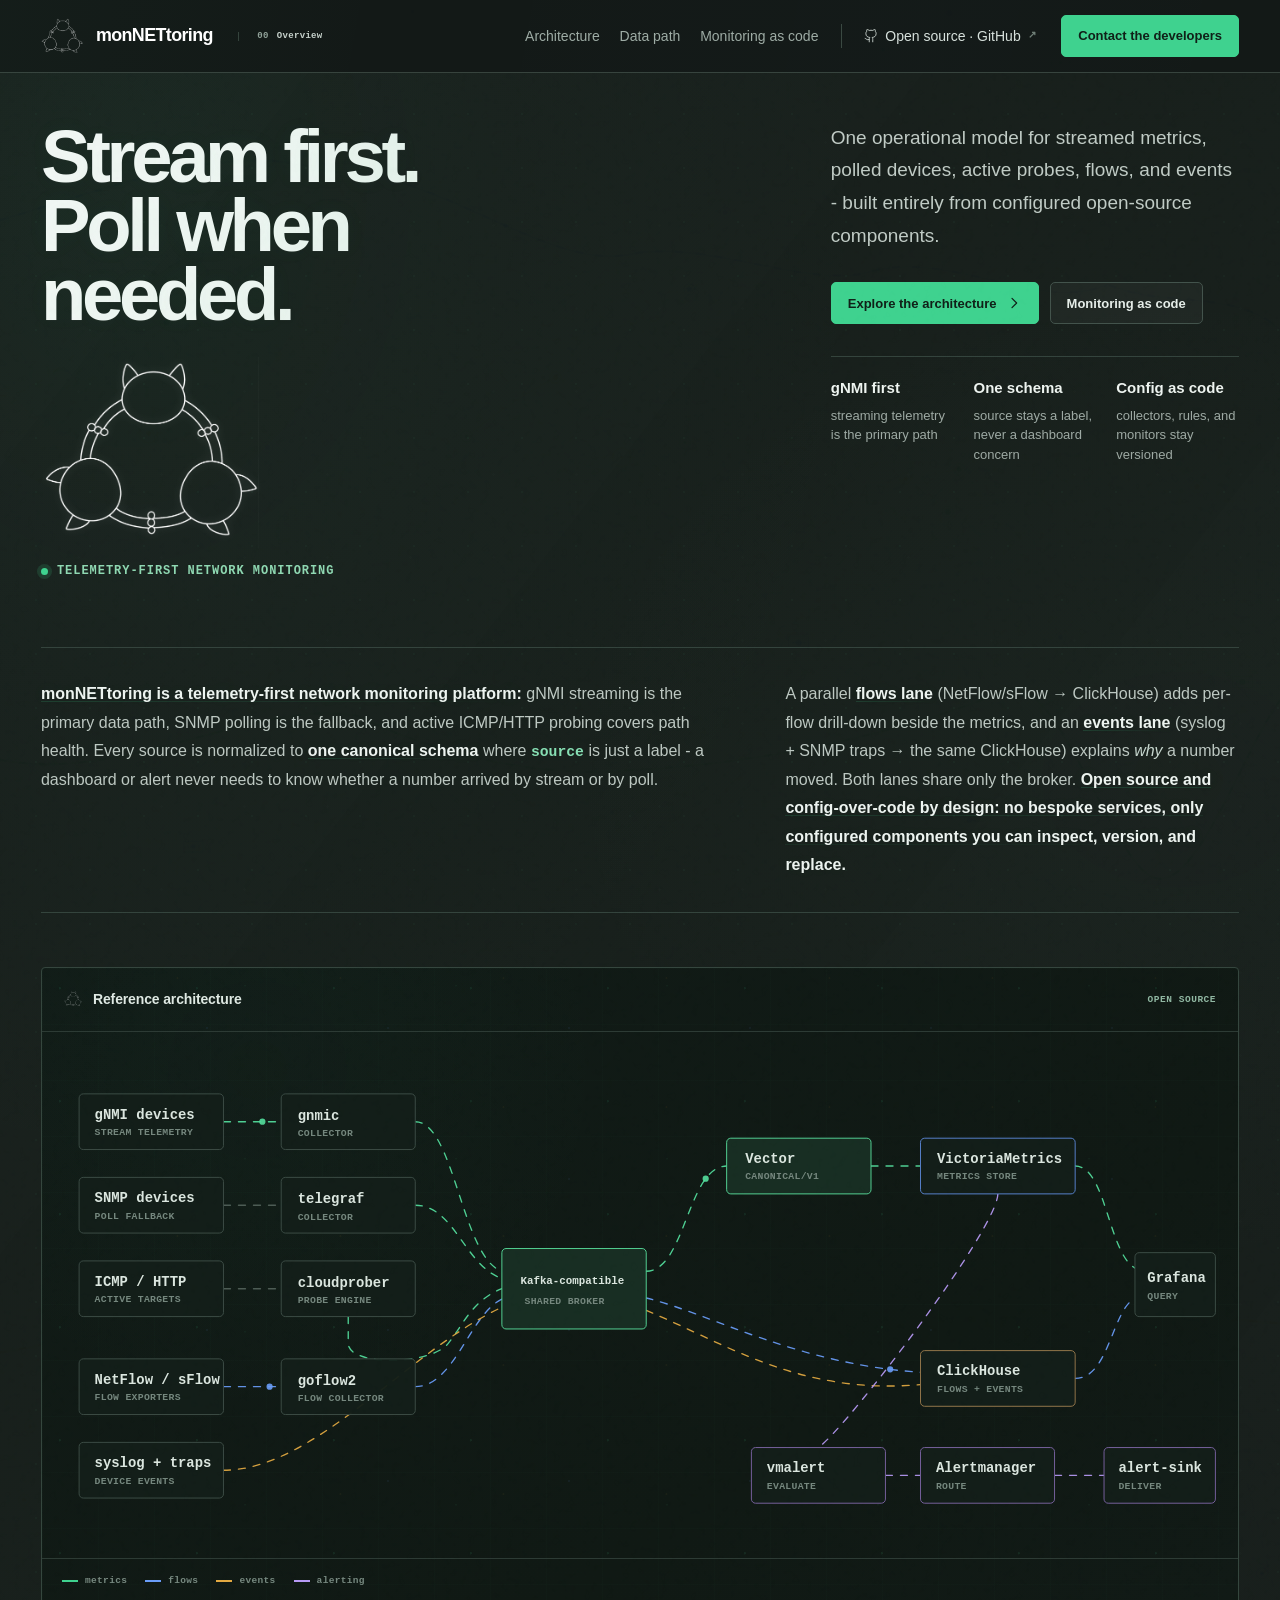
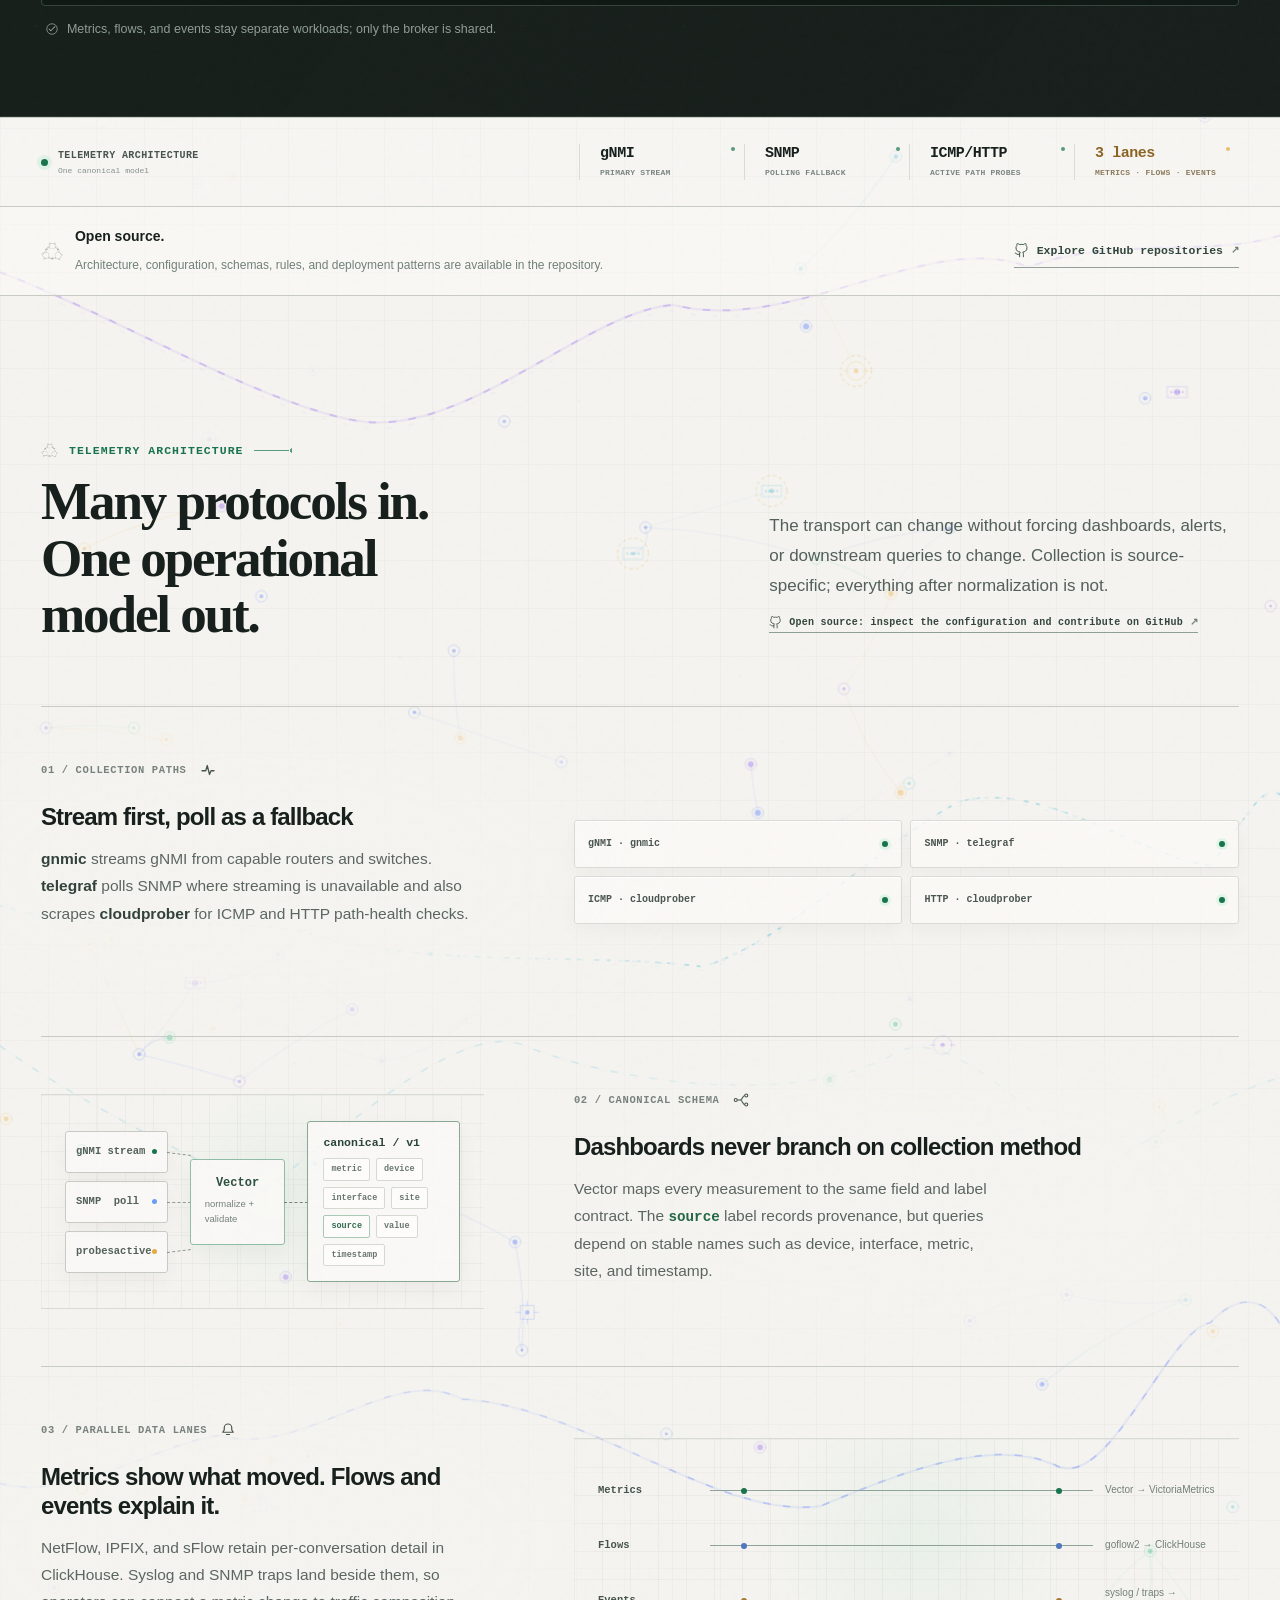
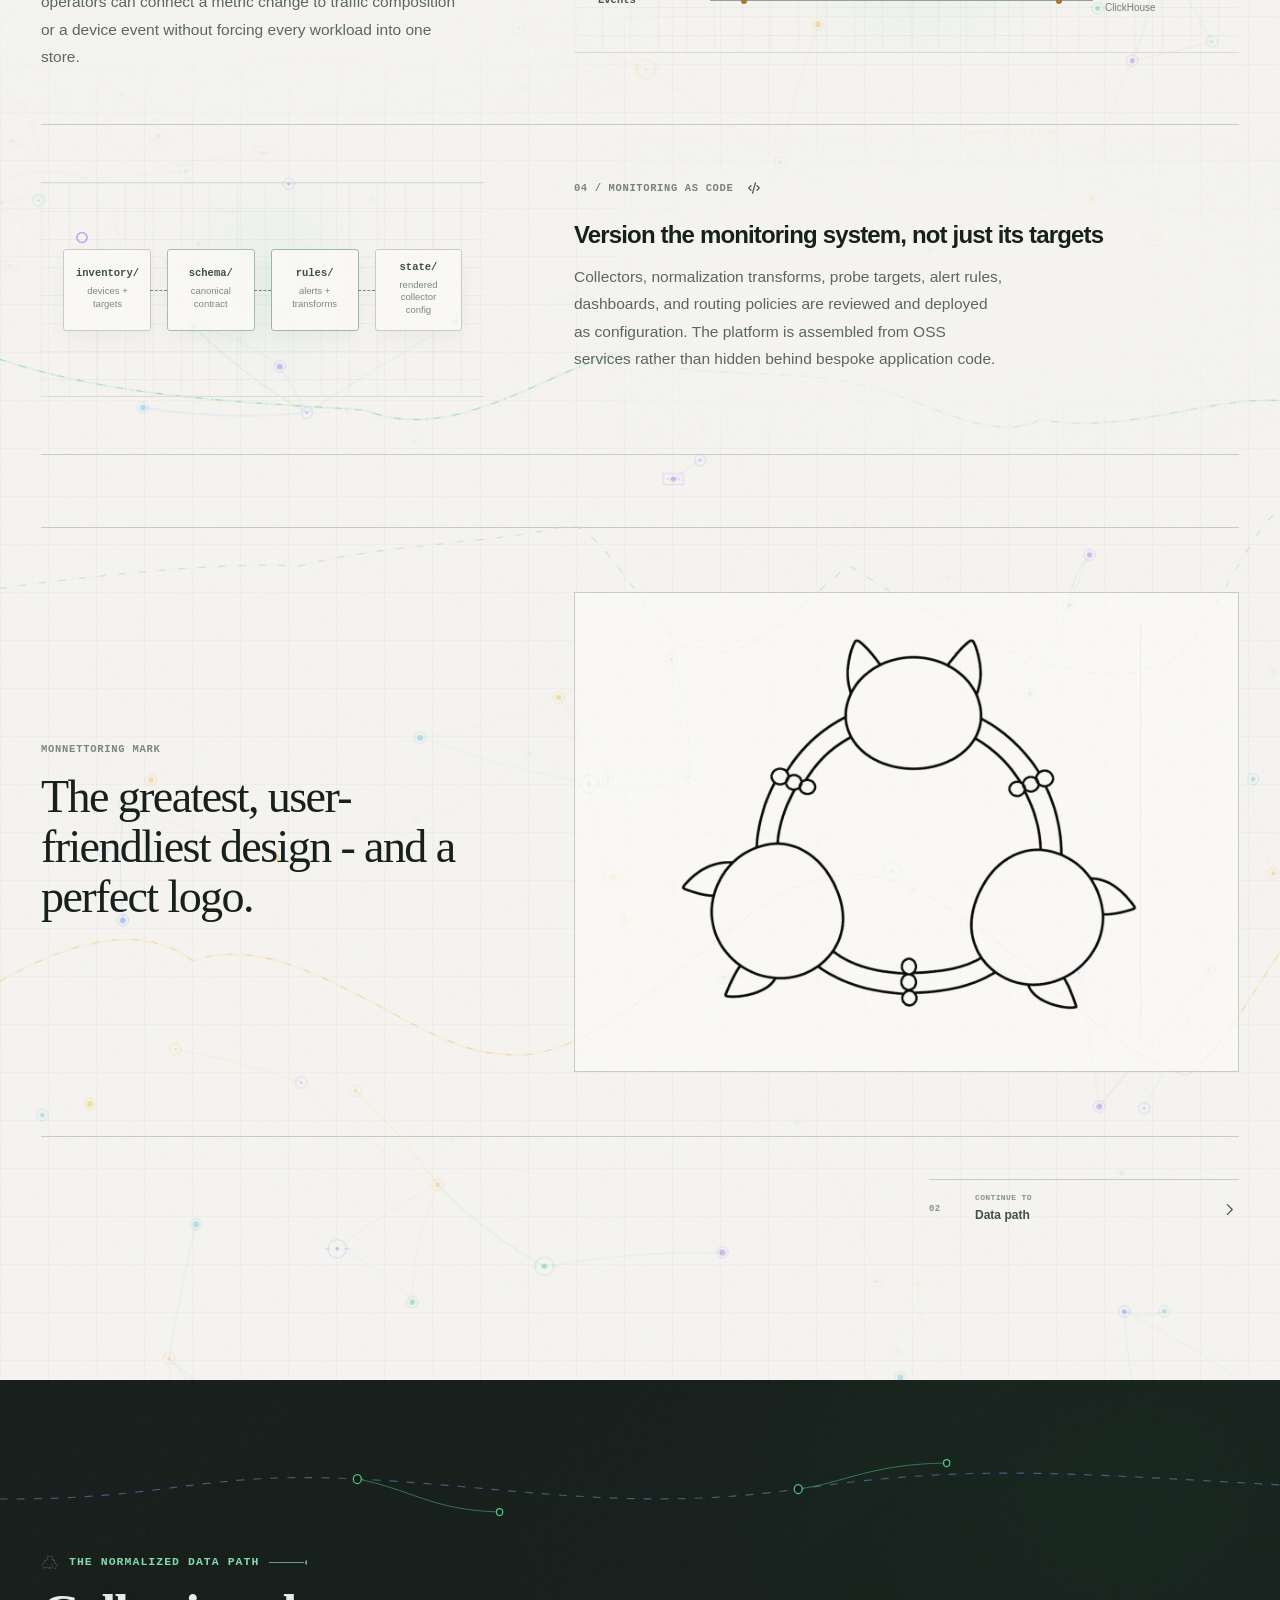
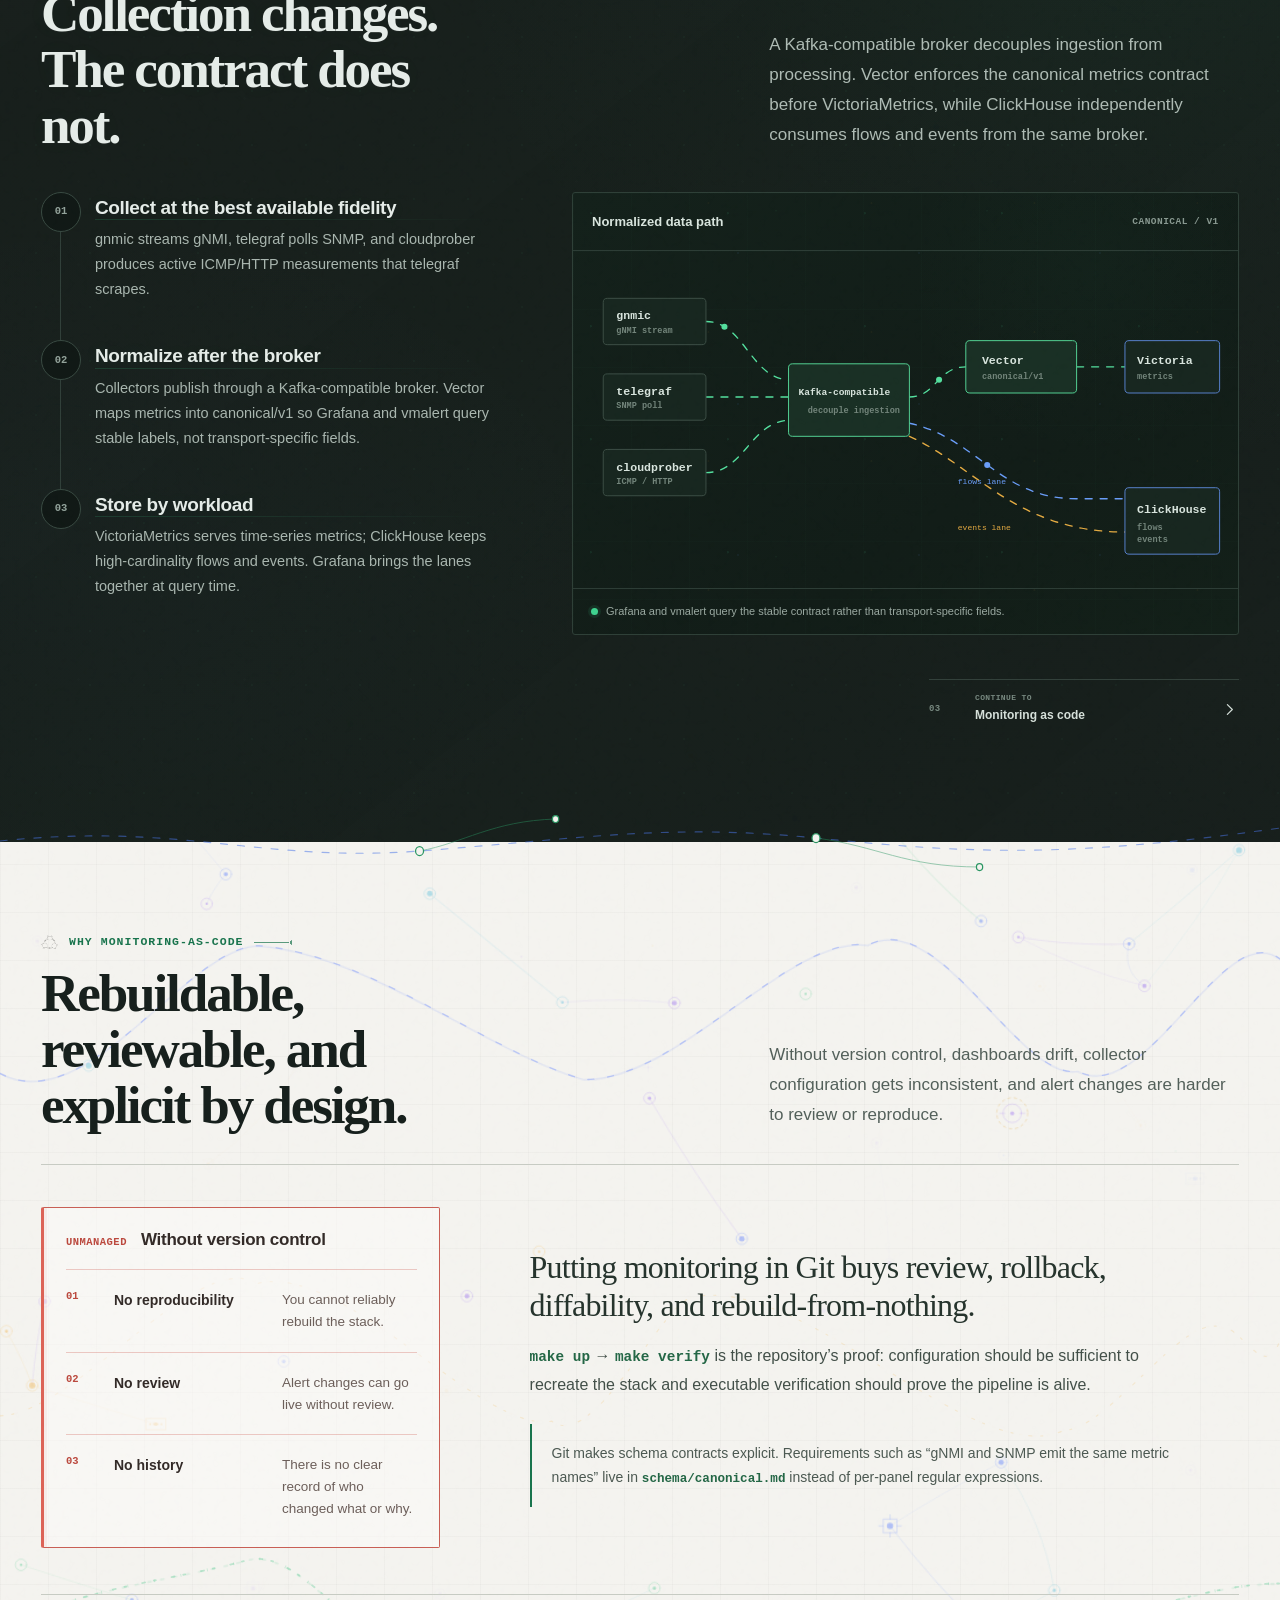
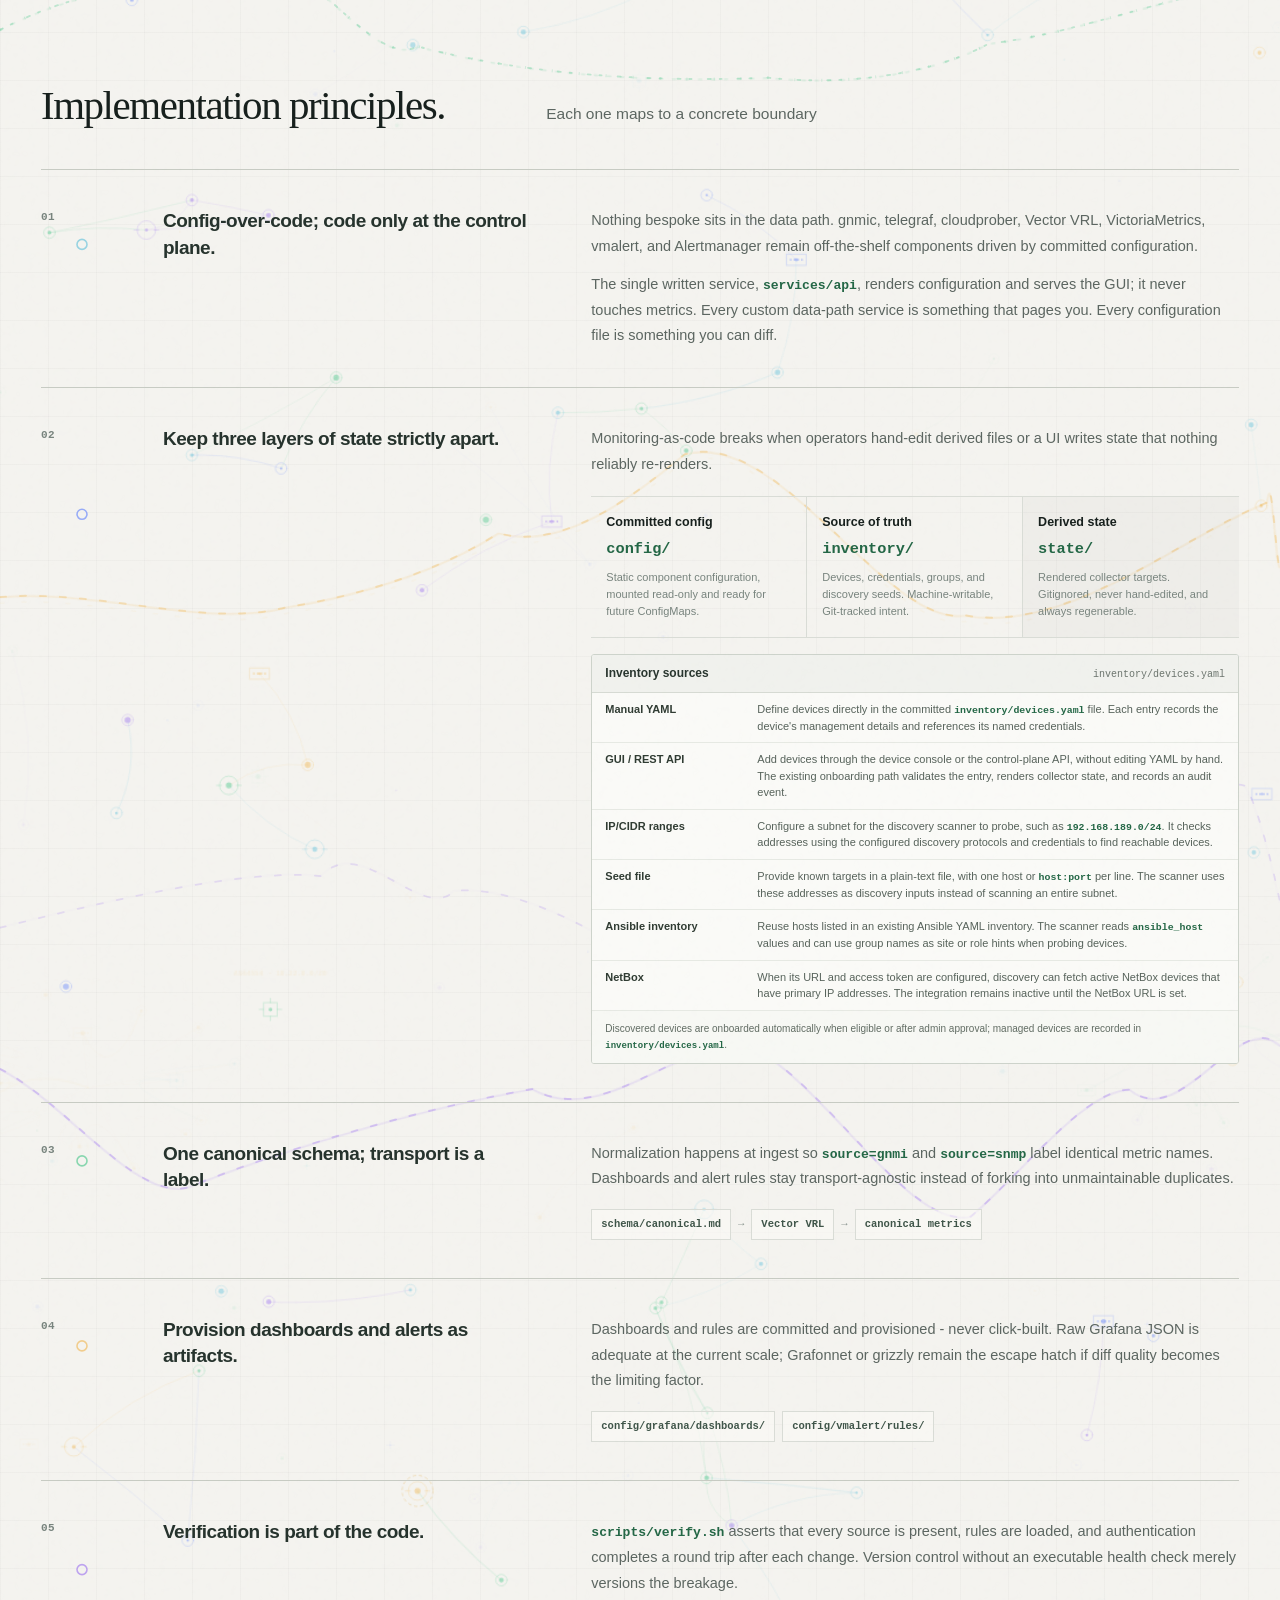
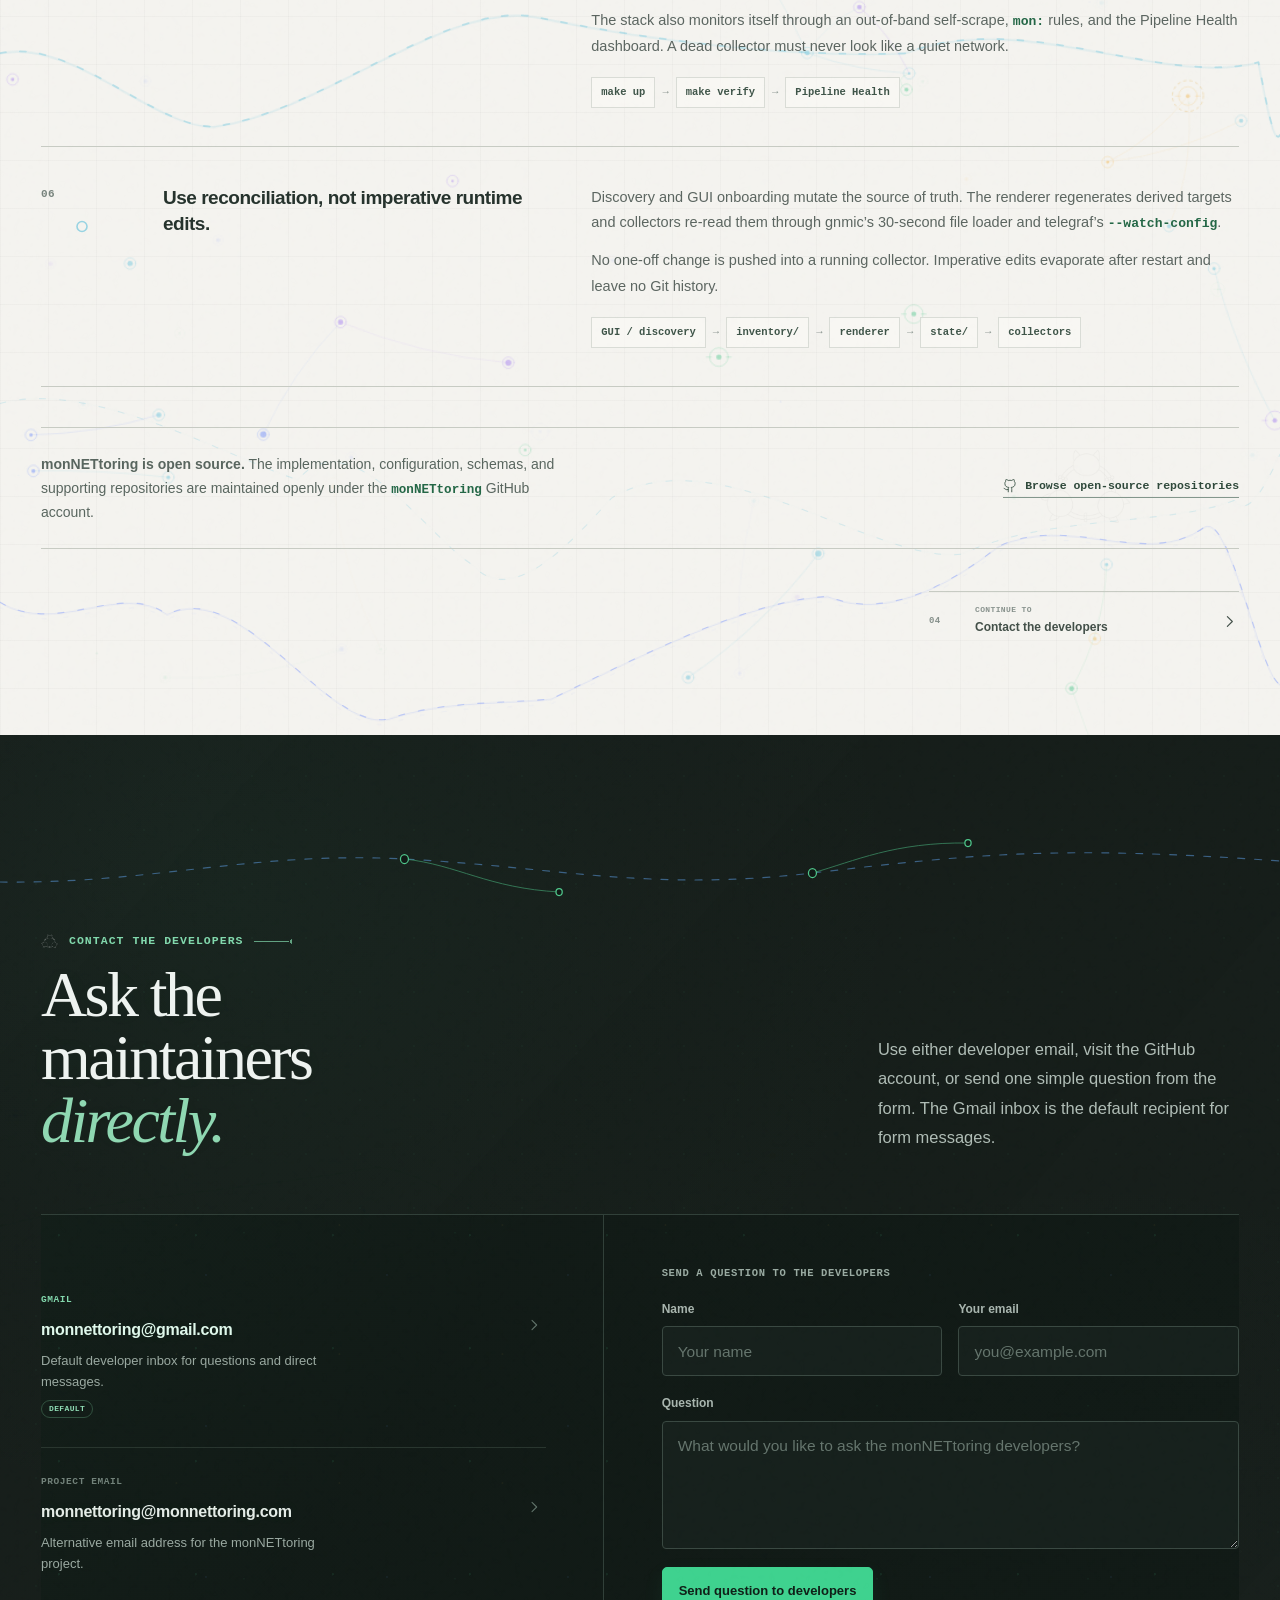
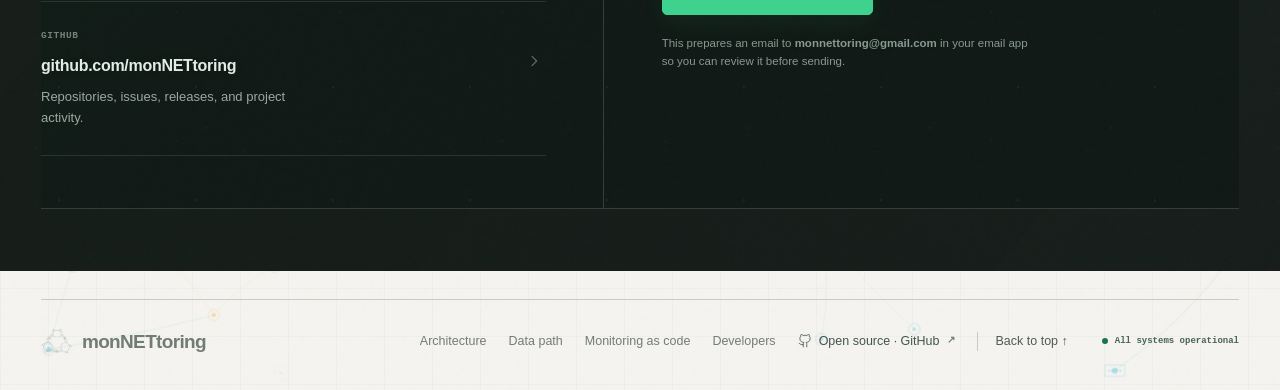
==== commit 7ba574bf: "Update index.html" ====
--- a/index.html
+++ b/index.html
@@ -433,12 +433,12 @@
                   <code>inventory/devices.yaml</code>
                 </div>
                 <dl class="inventory-intake-list">
-                  <div><dt>Manual YAML</dt><dd>Define devices in <code>inventory/devices.yaml</code>.</dd></div>
-                  <div><dt>GUI / REST API</dt><dd>Add devices through the device console or API.</dd></div>
-                  <div><dt>IP/CIDR ranges</dt><dd>Probe addresses in configured network ranges.</dd></div>
-                  <div><dt>Seed file</dt><dd>Read specific hosts and optional ports from a text file.</dd></div>
-                  <div><dt>Ansible inventory</dt><dd>Read hosts from an existing Ansible YAML inventory.</dd></div>
-                  <div><dt>NetBox</dt><dd>Fetch active devices with primary IPs, when configured.</dd></div>
+                  <div><dt>Manual YAML</dt><dd>Define devices directly in the committed <code>inventory/devices.yaml</code> file. Each entry records the device's management details and references its named credentials.</dd></div>
+                  <div><dt>GUI / REST API</dt><dd>Add devices through the device console or the control-plane API, without editing YAML by hand. The existing onboarding path validates the entry, renders collector state, and records an audit event.</dd></div>
+                  <div><dt>IP/CIDR ranges</dt><dd>Configure a subnet for the discovery scanner to probe, such as <code>192.168.189.0/24</code>. It checks addresses using the configured discovery protocols and credentials to find reachable devices.</dd></div>
+                  <div><dt>Seed file</dt><dd>Provide known targets in a plain-text file, with one host or <code>host:port</code> per line. The scanner uses these addresses as discovery inputs instead of scanning an entire subnet.</dd></div>
+                  <div><dt>Ansible inventory</dt><dd>Reuse hosts listed in an existing Ansible YAML inventory. The scanner reads <code>ansible_host</code> values and can use group names as site or role hints when probing devices.</dd></div>
+                  <div><dt>NetBox</dt><dd>When its URL and access token are configured, discovery can fetch active NetBox devices that have primary IP addresses. The integration remains inactive until the NetBox URL is set.</dd></div>
                 </dl>
                 <p class="inventory-intake-note">Discovered devices are onboarded automatically when eligible or after admin approval; managed devices are recorded in <code>inventory/devices.yaml</code>.</p>
               </section>
